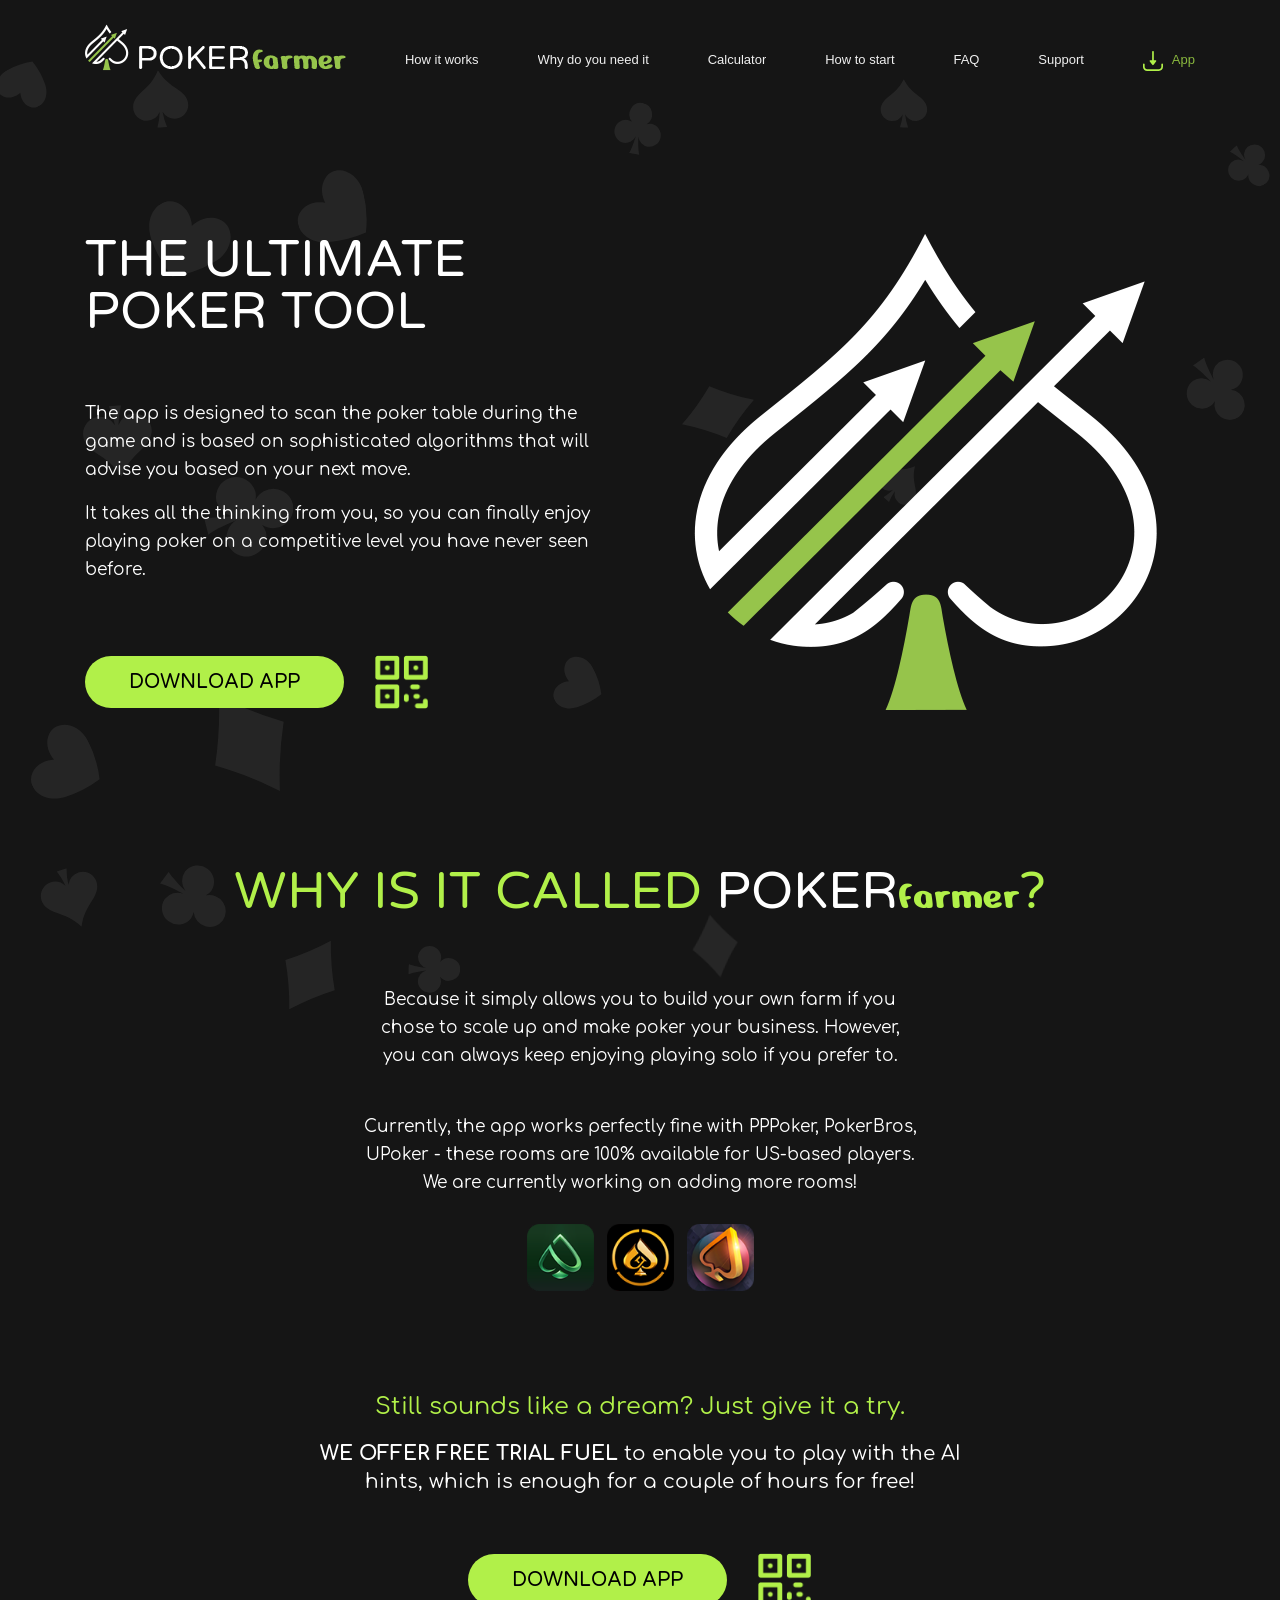
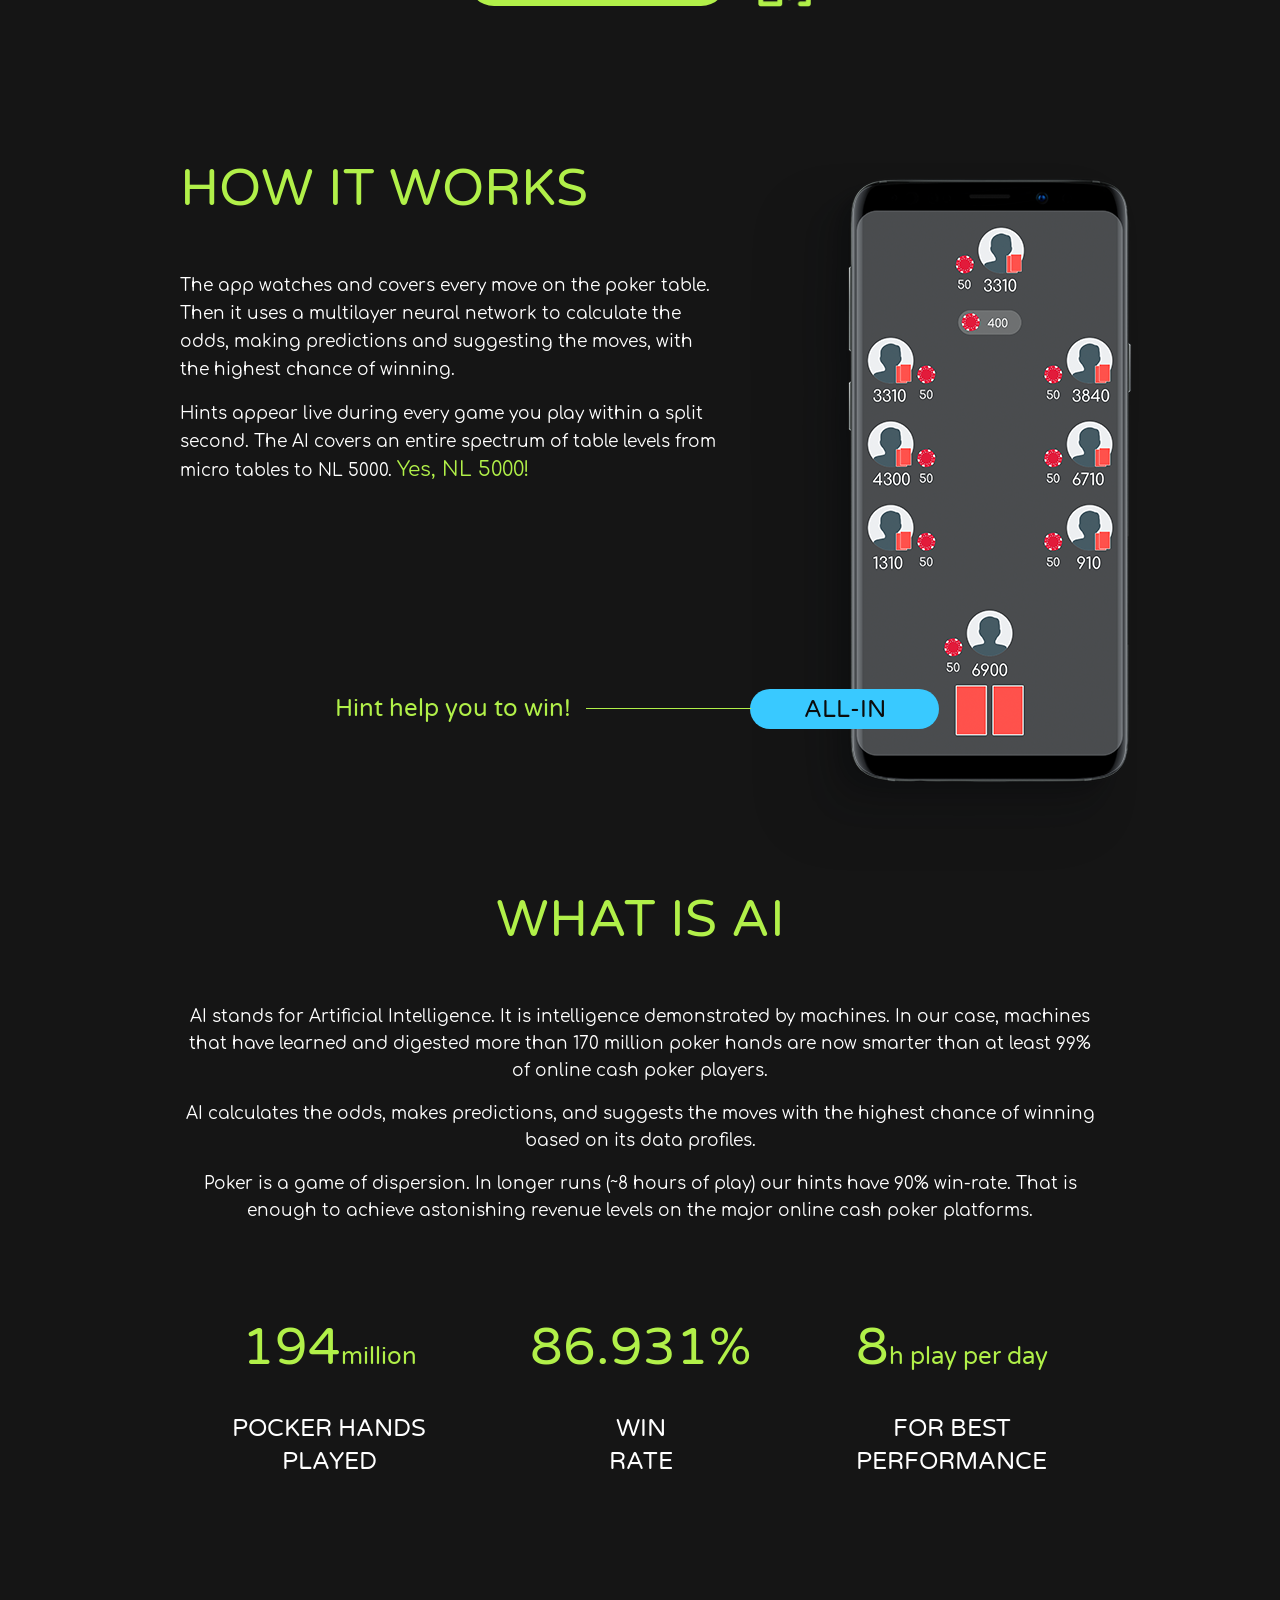
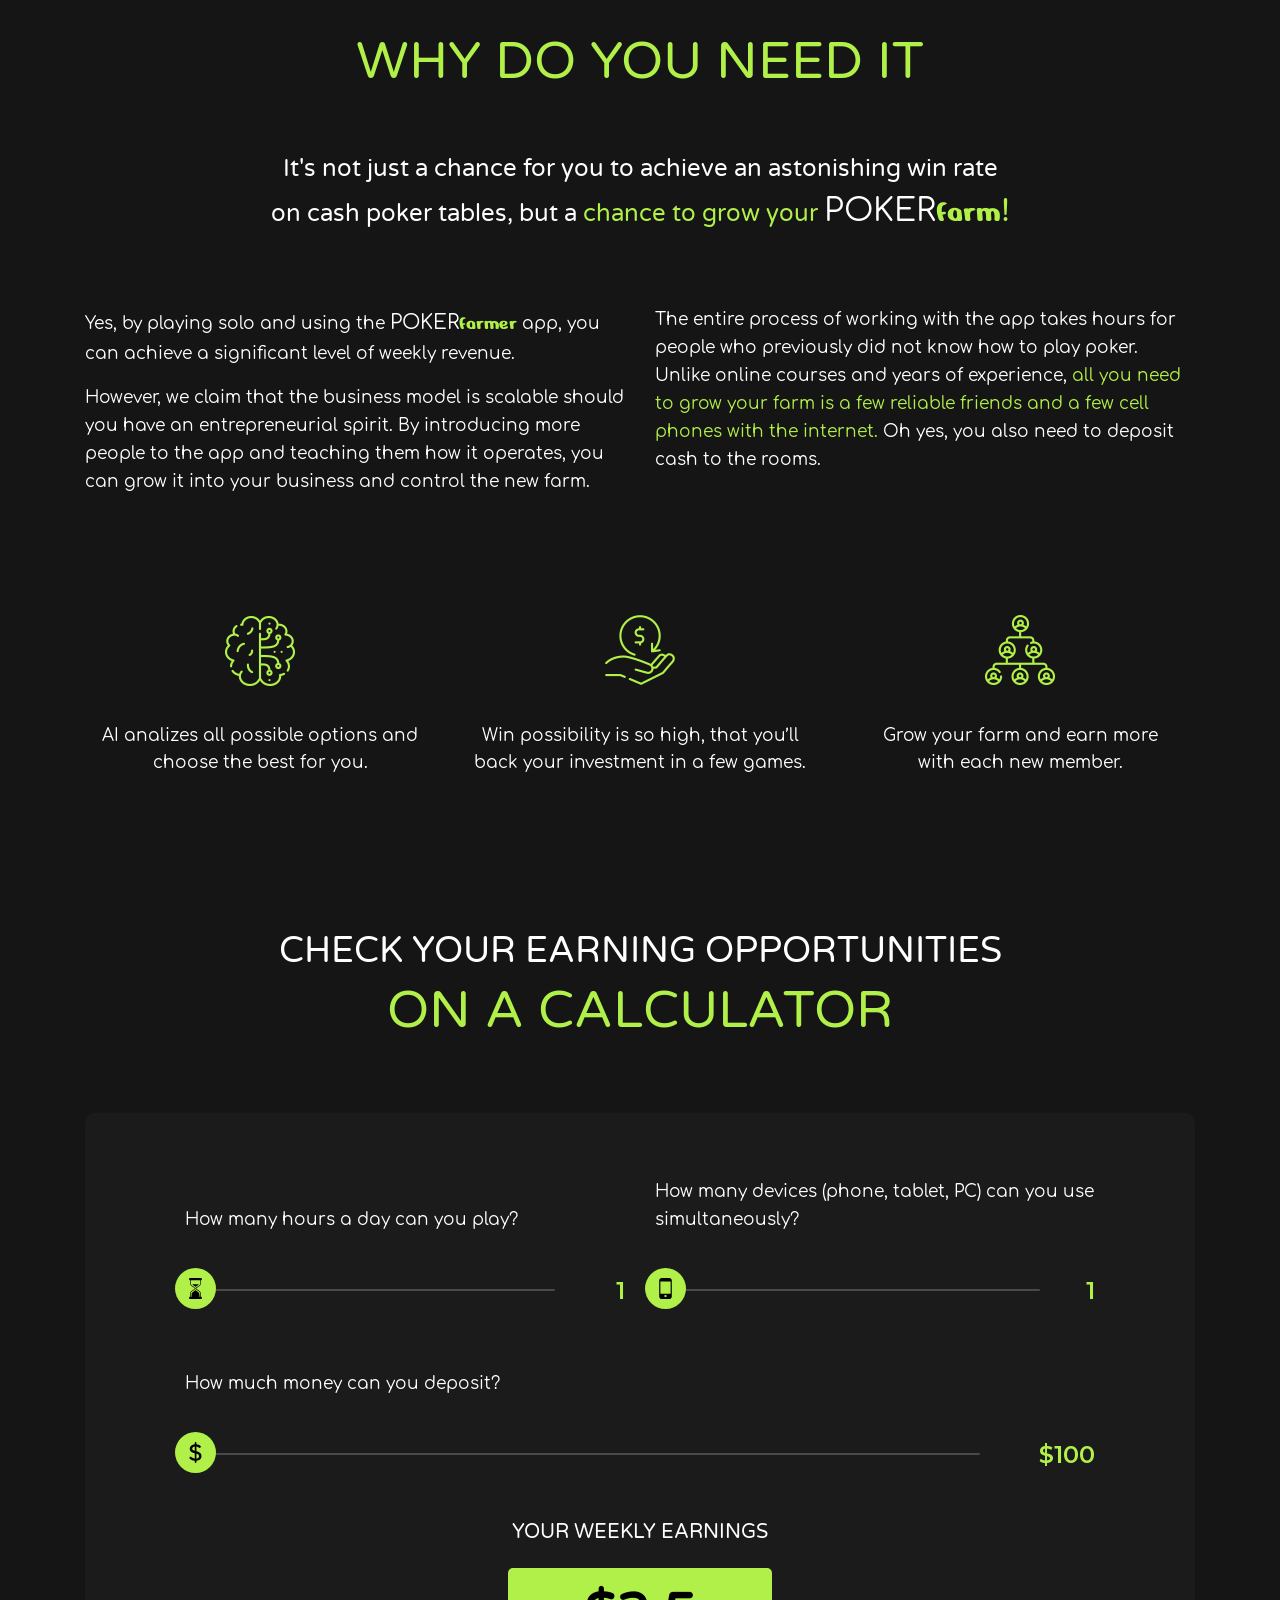
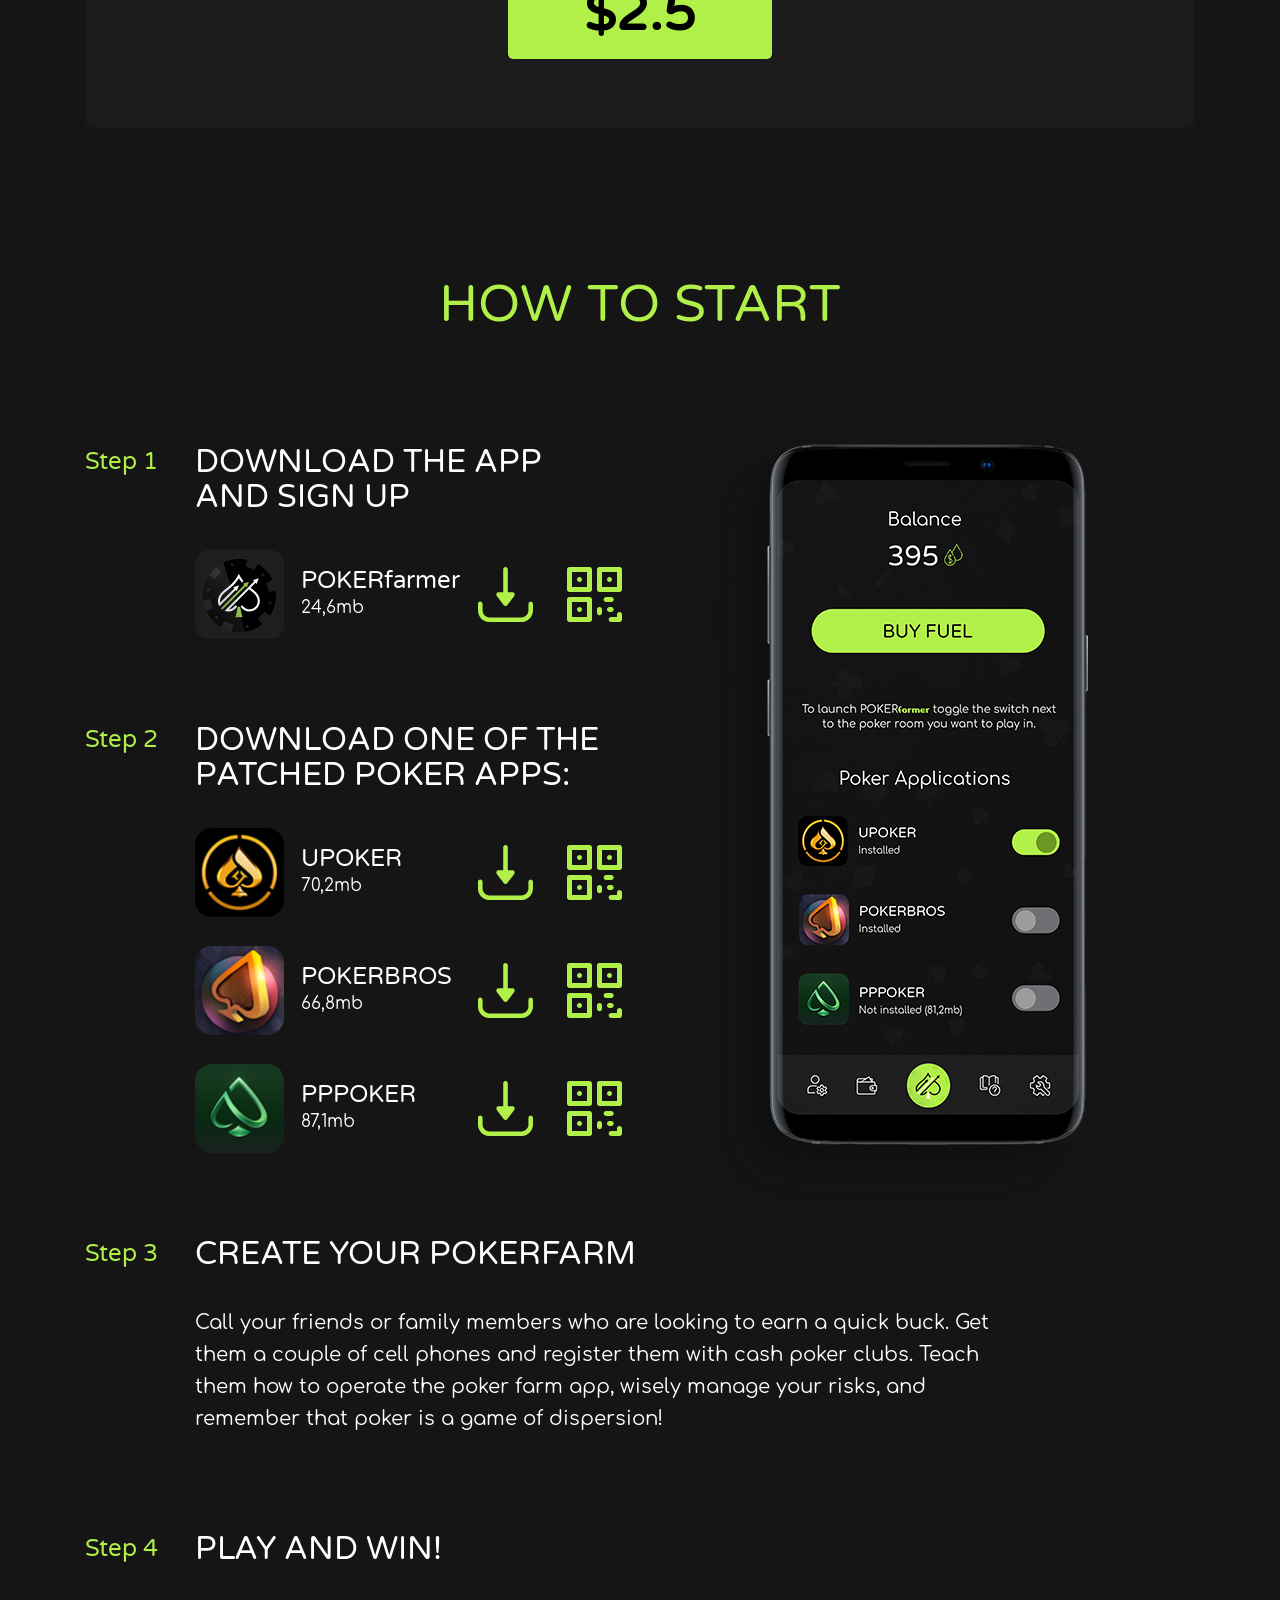
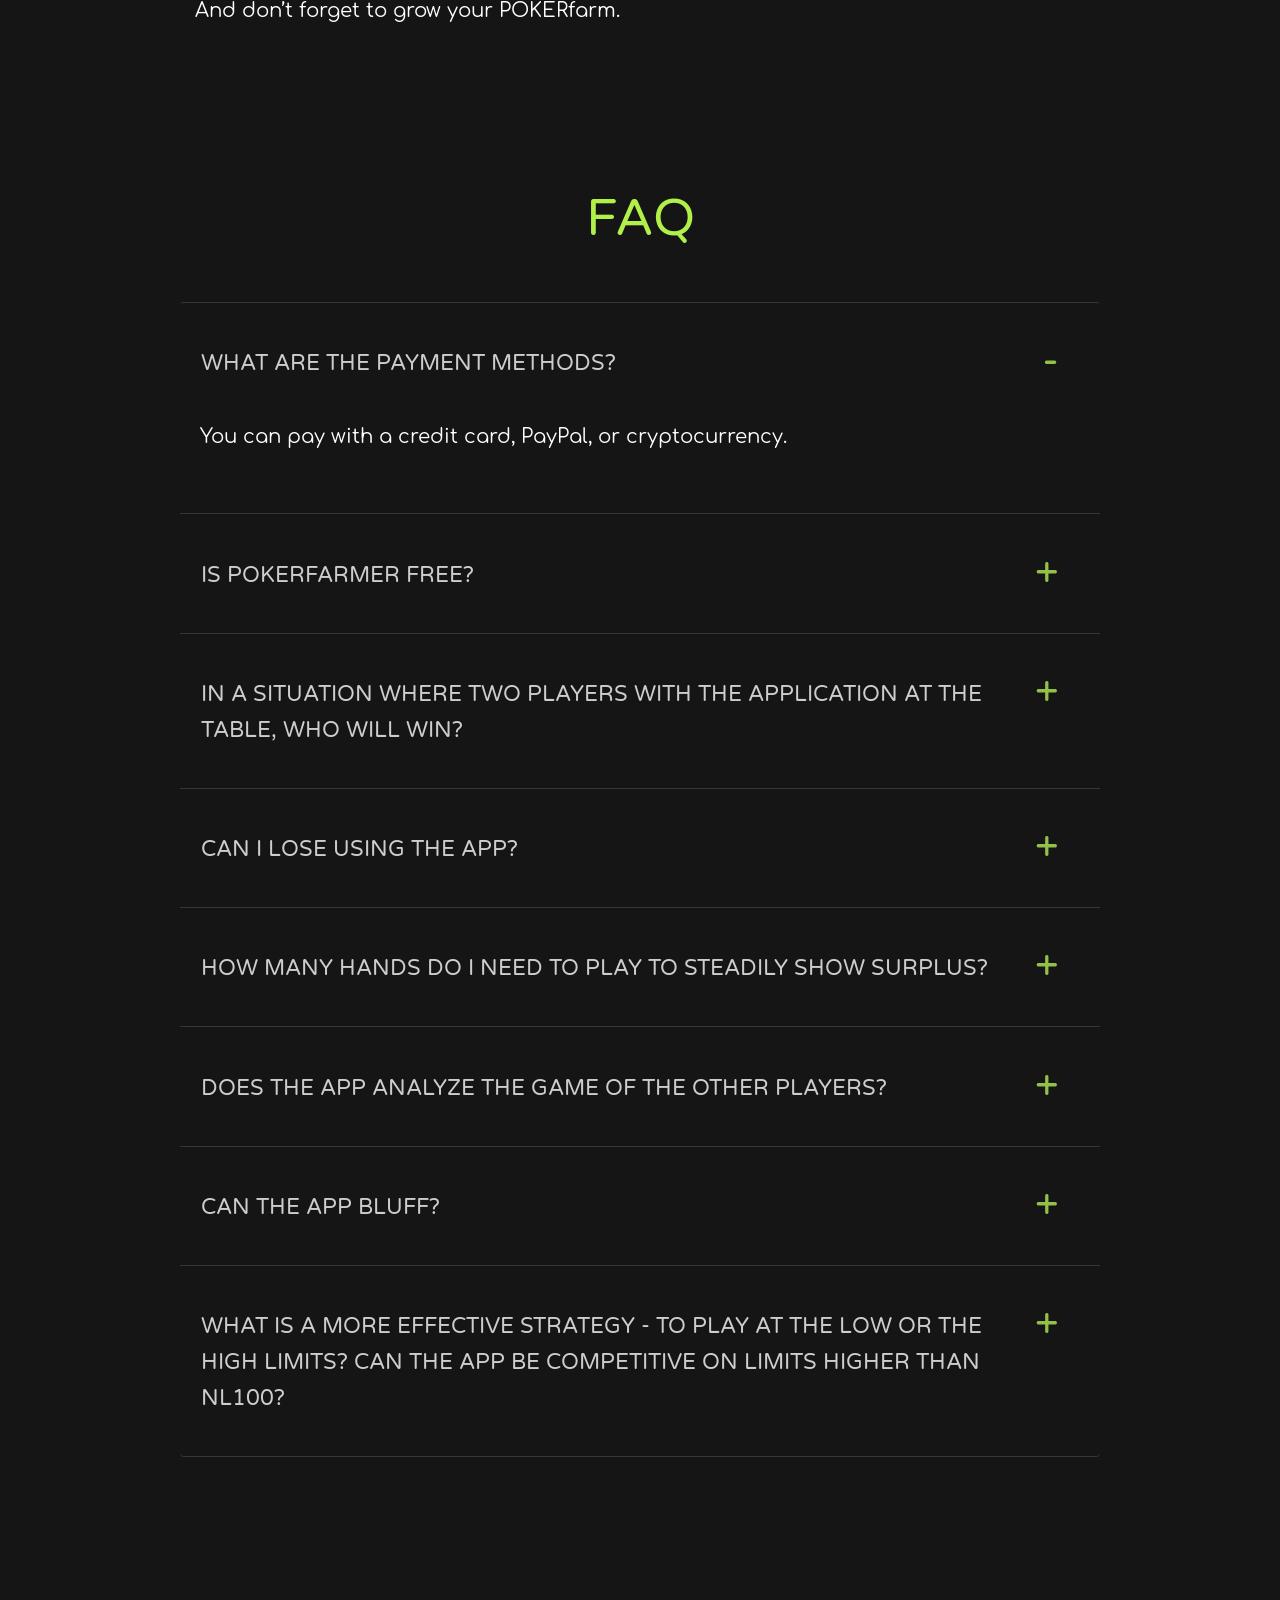
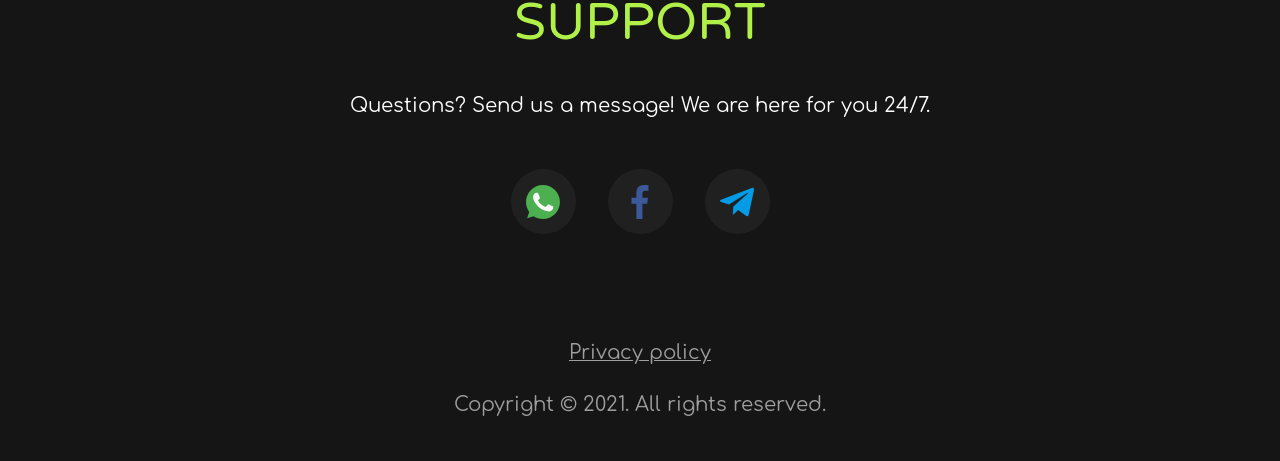
==== index.html @ 0446f6ac "Deploy version" ====
<!DOCTYPE html>
<html lang="en">
  <head>
    <meta charset="UTF-8">
    <title>PokerFarmer</title>
    <meta name="description" content="Main Page PokerFarmer">
    <meta name="viewport" content="width=device-width, initial-scale=1.0">
    <meta http-equiv="X-UA-Compatible" content="ie=edge">
    <meta name="robots" content="noindex, nofollow">
    <meta name="googlebot" content="noindex, nofollow">
    <meta name="yandex" content="none">
    <link rel="apple-touch-icon" sizes="180x180" href="/apple-touch-icon.png">
    <link rel="icon" type="image/png" sizes="32x32" href="/favicon-32x32.png">
    <link rel="icon" type="image/png" sizes="16x16" href="/favicon-16x16.png">
    <link rel="manifest" href="/site.webmanifest">
    <link rel="mask-icon" href="/safari-pinned-tab.svg" color="#5bbad5">
    <meta name="apple-mobile-web-app-title" content="PokerFarmer">
    <meta name="application-name" content="PokerFarmer">
    <meta name="msapplication-TileColor" content="#da532c">
    <meta name="theme-color" content="#ffffff">
  <link href="assets/css/vendors.445f748abcc888bec6fa.css" rel="stylesheet"><link href="assets/css/app.513681475895980a09c6.css" rel="stylesheet"></head>
  <body>
    <div class="point-bgs d-none"><img class="figure-object" src="/assets/img/svg/bg2.svg" alt="bg1" width="47" height="47" data-pos-x="-1" data-pos-y="65" data-moving="-2"><img class="figure-object" src="/assets/img/svg/bg1.svg" alt="bg1" width="57" height="57" data-pos-x="133" data-pos-y="71" data-moving="-5"><img class="figure-object" src="/assets/img/svg/bg2.svg" alt="bg1" width="77" height="77" data-pos-x="150" data-pos-y="194" data-moving="-3"><img class="figure-object" src="/assets/img/svg/bg2.svg" alt="bg1" width="71" height="71" data-pos-x="295" data-pos-y="172" data-moving="-8"><img class="figure-object" src="/assets/img/svg/bg1.svg" alt="bg1" width="71" height="81" data-pos-x="81" data-pos-y="400" data-moving="1"><img class="figure-object" src="/assets/img/svg/bg3.svg" alt="bg1" width="90" height="90" data-pos-x="204" data-pos-y="471" data-moving="3"><img class="figure-object" src="/assets/img/svg/bg2.svg" alt="bg1" width="70" height="70" data-pos-x="25" data-pos-y="728" data-moving="-4"><img class="figure-object" src="/assets/img/svg/bg4.svg" alt="bg1" width="107" height="107" data-pos-x="196" data-pos-y="690" data-moving="-7"><img class="figure-object" src="/assets/img/svg/bg1.svg" alt="bg1" width="60" height="60" data-pos-x="40" data-pos-y="868" data-moving="5"><img class="figure-object" src="/assets/img/svg/bg3.svg" alt="bg1" width="73" height="73" data-pos-x="156" data-pos-y="863" data-moving="-1"><img class="figure-object" src="/assets/img/svg/bg4.svg" alt="bg1" width="76" height="76" data-pos-x="272" data-pos-y="937" data-moving="1"><img class="figure-object" src="/assets/img/svg/bg3.svg" alt="bg1" width="52" height="52" data-pos-x="408" data-pos-y="944" data-moving="-1"><img class="figure-object" src="/assets/img/svg/bg4.svg" alt="bg1" width="60" height="60" data-pos-x="685" data-pos-y="916" data-moving="-4"><img class="figure-object" src="/assets/img/svg/bg2.svg" alt="bg1" width="49" height="49" data-pos-x="549" data-pos-y="659" data-moving="4"><img class="figure-object" src="/assets/img/svg/bg4.svg" alt="bg1" width="72" height="72" data-pos-x="682" data-pos-y="376" data-moving="-7"><img class="figure-object" src="/assets/img/svg/bg3.svg" alt="bg1" width="52" height="52" data-pos-x="613" data-pos-y="103" data-moving="1"><img class="figure-object" src="/assets/img/svg/bg1.svg" alt="bg1" width="48" height="48" data-pos-x="881" data-pos-y="80" data-moving="5"><img class="figure-object" src="/assets/img/svg/bg1.svg" alt="bg1" width="44" height="44" data-pos-x="879" data-pos-y="462" data-moving="1"><img class="figure-object" src="/assets/img/svg/bg3.svg" alt="bg1" width="48" height="48" data-pos-x="1225" data-pos-y="142" data-moving="-5"><img class="figure-object" src="/assets/img/svg/bg3.svg" alt="bg1" width="69" height="69" data-pos-x="1183" data-pos-y="355" data-moving="7"><img class="figure-object" src="/assets/img/svg/bg1.svg" alt="bg1" width="46" height="46" data-pos-x="1368" data-pos-y="360" data-moving="-9"><img class="figure-object" src="/assets/img/svg/bg2.svg" alt="bg1" width="82" height="82" data-pos-x="1415" data-pos-y="773" data-moving="6"><img class="figure-object" src="/assets/img/svg/bg1.svg" alt="bg1" width="47" height="47" data-pos-x="1593" data-pos-y="877" data-moving="-5"><img class="figure-object" src="/assets/img/svg/bg2.svg" alt="bg1" width="74" height="74" data-pos-x="1666" data-pos-y="978" data-moving="4"><img class="figure-object" src="/assets/img/svg/bg3.svg" alt="bg1" width="52" height="52" data-pos-x="1624" data-pos-y="544" data-moving="-4"><img class="figure-object" src="/assets/img/svg/bg4.svg" alt="bg1" width="101" height="101" data-pos-x="1602" data-pos-y="386" data-moving="-4"><img class="figure-object" src="/assets/img/svg/bg1.svg" alt="bg1" width="54" height="54" data-pos-x="1568" data-pos-y="227" data-moving="-4"><img class="figure-object" src="/assets/img/svg/bg1.svg" alt="bg1" width="66" height="66" data-pos-x="1559" data-pos-y="73" data-moving="6"><img class="figure-object" src="/assets/img/svg/bg4.svg" alt="bg1" width="77" height="77" data-pos-x="1689" data-pos-y="72" data-moving="6"><img class="figure-object" src="/assets/img/svg/bg2.svg" alt="bg1" width="69" height="69" data-pos-x="1807" data-pos-y="136" data-moving="6"><img class="figure-object" src="/assets/img/svg/bg3.svg" alt="bg1" width="80" height="80" data-pos-x="1796" data-pos-y="289" data-moving="6"><img class="figure-object" src="/assets/img/svg/bg2.svg" alt="bg1" width="57" height="57" data-pos-x="1811" data-pos-y="583" data-moving="6"><img class="figure-object" src="/assets/img/svg/bg3.svg" alt="bg1" width="58" height="58" data-pos-x="1805" data-pos-y="839" data-moving="6"></div>
    <header class="header sticky-top" id="header">
      <div class="container desktop-header">
        <div class="row">
          <div class="col-12">
            <nav class="header-menu" id="header-nav">
              <ul>
                <li><a href="#"> <img src="/assets/img/png/logo-navi.png" alt="Logo"></a></li>
                <li><a href="#HOW-IT-WORKS">How it works</a></li>
                <li><a href="#WHY-DO-YOU-NEED-IT">Why do you need it</a></li>
                <li><a href="#CALCULATOR">Calculator</a></li>
                <li><a href="#HOW-TO-START">How to start</a></li>
                <li><a href="#FAQ">FAQ</a></li>
                <li><a href="#SUPPORT">Support</a></li>
                <li class="donwload-app"><a href="#Download-App"><img class="load-icon" src="/assets/img/svg/download-navi.svg" alt="Download App Icon">App</a></li>
                <li class="login d-none"><a href="#"><img class="login-icon" src="/assets/img/svg/account-navi.svg" alt="Account Login"></a></li>
              </ul>
            </nav>
          </div>
        </div>
      </div>
      <div class="container mobile-header">
        <div class="row">
          <div class="col-12">
            <nav class="header-menu__mobile">
              <ul>
                <li><a href="#" id="mobile-logo"><img class="mobile-logo" src="/assets/img/png/logo-navi.png" alt="Logo"></a></li>
                <li>
                  <button class="modal-menu-toggler" data-toggle="modal" data-target=".mobile-menu-modal"><img src="/assets/img/svg/hamburger_menu_icon.svg" alt="Open Menu"></button>
                </li>
              </ul>
            </nav>
          </div>
        </div>
      </div>
    </header>
    <main class="content" id="index">
      <section class="section-1">
        <div class="container">
          <div class="row">
            <div class="col-md-6 col-12">
              <div class="left-f-side">
                <div class="wrap-sider">
                  <div class="left-side">
                    <h2>THE <span class="mobile-break">ULTIMATE</span> <span class="line-break"></span>POKER TOOL</h2>
                  </div>
                  <div class="right-side img-right d-md-none d-block"><img class="logo-shape" src="/assets/img/png/logo-shape.png" alt="Logo Shape"></div>
                </div>
                <div>
                  <p>The app is designed to scan the poker table during the game and is based on sophisticated algorithms that will advise you based on your next move. </p>
                  <p>It takes all the thinking from you, so you can finally enjoy playing poker on a competitive level you have never seen before.</p>
                </div>
                <div class="load-app"><a class="btn btn__hovered btn-load-app__btn1 smr-30" href="Apps/POKERfarmer_b2b.apk">download app</a><a class="btn btn-load-app__btn2 qr-showing" href="Apps/POKERfarmer_b2b.apk"><img src="/assets/img/png/qr-code.png" alt="qr code">
                    <div class="qr-hided-elem"><img src="/assets/img/png/QR_POKERfarmer_b2b.png" alt="qrcode"></div></a></div>
              </div>
            </div>
            <div class="col-md-6 text-center d-none d-md-block"><img class="logo-shape" src="/assets/img/png/logo-shape.png" alt="Logo Shape"></div>
          </div>
        </div>
      </section>
      <section class="section-1-2">
        <div class="container">
          <div class="row">
            <div class="col-12">
              <h2 class="text-center">Why is it called <span class="white">Poker</span><span class="small">farmer</span>?</h2>
              <div class="text text-center">
                <p>Because it simply allows you to build your own farm if you chose to scale up and make poker your business. However, you can always keep enjoying playing solo if you prefer to.</p>
                <p>Currently, the app works perfectly fine with PPPoker, PokerBros, UPoker - these rooms are 100% available for US-based players. We are currently working on adding more rooms!</p>
              </div>
              <div class="d-flex wrap__a justify-content-center"><img src="/assets/img/png/pppoker.png" alt="ppoler"><img src="/assets/img/png/upoker.png" alt="upoker"><img src="/assets/img/png/pokerbros.png" alt="pokerbros"></div>
              <div class="text-2 text-center">
                <p class="green-text">Still sounds like a dream? Just give it a try. </p>
                <p><strong>We offer free trial fuel</strong> to enable you to play with the AI hints, which is enough for a couple of hours for free!</p>
              </div>
              <div class="load-app text-center"><a class="btn btn__hovered btn-load-app__btn1 smr-30" href="Apps/POKERfarmer_b2b.apk">download app</a><a class="btn btn-load-app__btn2 qr-showing" href="Apps/POKERfarmer_b2b.apk"><img src="/assets/img/png/qr-code.png" alt="qr code">
                  <div class="qr-hided-elem"><img src="/assets/img/png/QR_POKERfarmer_b2b.png" alt="qrcode"></div></a></div>
            </div>
          </div>
        </div>
      </section>
      <section class="section-2">
        <div class="container" id="HOW-IT-WORKS">
          <div class="row">
            <div class="col-12 col-md-6 offset-lg-1">
              <h2>How it works</h2>
              <p>The app watches and covers every move on the poker table. Then it uses a multilayer neural network to calculate the odds, making predictions and suggesting the moves, with the highest chance of winning.</p>
              <p>Hints appear live during every game you play within a split second. The AI covers an entire spectrum of table levels from micro tables to NL 5000. <span class="green">Yes, NL 5000!</span></p>
            </div>
            <div class="col-12 col-md-5 how-it-work-wrapper">
              <div class="rolled-hints__wrapper">
                <div class="rolled-hints__el rolled-hints__1">ALL-IN</div>
                <div class="rolled-hints__el rolled-hints__2">FOLD</div>
                <div class="rolled-hints__el rolled-hints__3">CHECK</div>
                <div class="rolled-hints__el rolled-hints__4">RAIZE 450</div>
              </div>
              <div class="hint-helper">
                <div class="hint-helper__text">Hint help you to win!</div>
                <div class="hint-helper__line"></div>
              </div><img class="how-it-work-image" src="/assets/img/png/phone-img.png" alt="How it works">
            </div>
          </div>
        </div>
      </section>
      <section class="section-3">
        <div class="container">
          <div class="row">
            <div class="col-12 col-lg-10 offset-lg-1 text-center">
              <h2>What is AI</h2>
              <p>AI stands for Artificial Intelligence. It is intelligence demonstrated by machines. In our case, machines that have learned and digested more than 170 million poker hands are now smarter than at least 99% of online cash poker players.</p>
              <p>AI calculates the odds, makes predictions, and suggests the moves with the highest chance of winning based on its data profiles. </p>
              <p>Poker is a game of dispersion. In longer runs (~8 hours of play) our hints have 90% win-rate. That is enough to achieve astonishing revenue levels on the major online cash poker platforms.</p>
            </div>
          </div>
          <div class="row">
            <div class="col-10 offset-1 stats__wrapper" id="stats">
              <div>
                <div class="stats__head"><span id="stats_1">194</span><span class="small">million</span></div>
                <div class="stats__subs">
                  pocker hands
                  <br>
                  played
                </div>
              </div>
              <div>
                <div class="stats__head"><span id="stats_2">86.931</span>%</div>
                <div class="stats__subs">
                  WIN
                  <br class="desk-only">
                  RATE
                </div>
              </div>
              <div>
                <div class="stats__head"><span id="stats_3">8</span><span class="small">h play per day</span></div>
                <div class="stats__subs">
                  FOR BEST
                  <br> PERFORMANCE
                </div>
              </div>
            </div>
          </div>
        </div>
      </section>
      <section class="section-4">
        <div class="container">
          <div class="row">
            <div class="col-12 text-center">
              <h2 id="WHY-DO-YOU-NEED-IT">why do you need it</h2>
            </div>
          </div>
          <div class="row">
            <div class="col-12 text-center">
              <div class="is-not-chance">
                <p>It's not just a chance for you to achieve an astonishing win rate on cash poker tables, but a <span class="green">chance to grow your </span><span class="chance__poker">POKER</span><span class="chance__farm">farm</span><span class="green-1">!</span></p>
              </div>
            </div>
          </div>
          <div class="row">
            <div class="col-12 col-lg-6">
              <p>Yes, by playing solo and using the <span class="chance__poker-1">Poker</span><span class="chance__farm chance__farm-1">farmer</span> app, you can achieve a significant level of weekly revenue. </p>
              <p>However, we claim that the business model is scalable should you have an entrepreneurial spirit. By introducing more people to the app and teaching them how it operates, you can grow it into your business and control the new farm. </p>
            </div>
            <div class="col-12 col-lg-6">
              <p>
                The entire process of working with the app takes hours for people who previously did not know how to play poker. Unlike online courses and years of experience, <span class="green">all you need to grow your farm is a few reliable friends and a few cell phones with the internet.</span> Oh yes, you also need to deposit cash to the rooms.</p>
            </div>
          </div>
        </div>
      </section>
      <div class="section-5 container">
        <div class="row">
          <div class="col-12 col-md-4 preference__wrap">
            <div class="preference__icon"><img src="/assets/img/png/brain.png" alt="Brain Icon"></div>
            <div class="preference__text">AI analizes all possible options and choose the best for you.</div>
          </div>
          <div class="col-12 col-md-4 preference__wrap">
            <div class="preference__icon"><img src="/assets/img/png/money-back.png" alt="Money Back Icon"></div>
            <div class="preference__text">Win possibility is so high, that you’ll back your investment in a few games.</div>
          </div>
          <div class="col-12 col-md-4 preference__wrap">
            <div class="preference__icon"><img src="/assets/img/png/farm.png" alt="Money Back Icon"></div>
            <div class="preference__text">Grow your farm and earn more <br> with each new member.</div>
          </div>
        </div>
      </div>
      <section class="section-6">
        <div class="container">
          <div class="row">
            <div class="col-12">
              <h2 class="text-center" id="CALCULATOR">check your earning opportunities</h2>
              <div class="subheader text-center">on a calculator</div>
              <div class="calculator__wrapper">
                <div class="row">
                  <div class="col-12 col-lg-6">
                    <div class="calc-slider-text">How many hours a day can you play?</div>
                    <div class="d-flex align-items-center" id="hourse-slider__wrapper">
                      <div class="m-slider m-slider__with-icon flex-grow-1" id="hourse-slider"></div>
                      <div class="slider-value slider-value-2">0</div>
                    </div>
                  </div>
                  <div class="col-12 col-lg-6">
                    <div class="calc-slider-text">How many devices (phone, tablet, PC) can you use simultaneously?</div>
                    <div class="d-flex align-items-center" id="devices-slider__wrapper">
                      <div class="m-slider m-slider__with-icon flex-grow-1" id="devices-slider"></div>
                      <div class="slider-value slider-value-1">0</div>
                    </div>
                  </div>
                </div>
                <div class="row">
                  <div class="col-12">
                    <div class="calc-slider-text">How much money can you deposit?</div>
                    <div class="d-flex align-items-center" id="deposid-slider__wrapper">
                      <div class="m-slider m-slider__with-icon flex-grow-1" id="deposid-slider"></div>
                      <div class="slider-value slider-value-60">0</div>
                    </div>
                  </div>
                </div>
                <div class="row">
                  <div class="col-12">
                    <div class="text-center earning">Your weekly earnings</div>
                  </div>
                </div>
                <div class="row">
                  <div class="col-12">
                    <div class="w-100 text-center">
                      <div class="btn btn-no-hover" id="calculator-btn-total">$250</div>
                    </div>
                  </div>
                </div>
              </div>
            </div>
          </div>
        </div>
      </section>
      <section class="section-7">
        <div class="container">
          <div class="row">
            <div class="col-12 text-center">
              <h2 id="HOW-TO-START">How to start</h2>
            </div>
          </div>
          <div class="row" id="Download-App">
            <div class="col-12 col-md-6">
              <div class="step__wrap">
                <div class="step__head">Step 1</div>
                <div class="step__column">
                  <div class="step__column-head">Download the app <br>
                    and sign up
                  </div>
                  <div class="app"><a class="app__icon" href="Apps/POKERfarmer_b2b.apk"><img src="/assets/img/png/pokerfarmer-icon.png" alt="pokerfarmer icon"></a><a class="app__name" href="Apps/POKERfarmer_b2b.apk">POKERfarmer
                      <div class="app__subname">24,6mb</div></a><a class="app__load" href="Apps/POKERfarmer_b2b.apk"></a><a class="app__qr qr-showing" href="Apps/POKERfarmer_b2b.apk">
                      <div class="qr-hided-elem"><img src="/assets/img/png/QR_POKERfarmer_b2b.png" alt="qrcode"></div></a></div>
                </div>
              </div>
              <div class="step__wrap">
                <div class="step__head">Step 2</div>
                <div class="step__column">
                  <div class="step__column-head">Download one of the <br>
                    patched Poker apps:
                  </div>
                  <div class="app"><a class="app__icon" href="Apps/UPoker.apk"><img src="/assets/img/png/upoker.png" alt="upoker icon"></a><a class="app__name" href="Apps/UPoker.apk">UPOKER
                      <div class="app__subname">70,2mb</div></a><a class="app__load" href="Apps/UPoker.apk"></a><a class="app__qr qr-showing" href="Apps/UPoker.apk">
                      <div class="qr-hided-elem"><img src="/assets/img/png/QR_UPoker.png" alt="qrcode"></div></a></div>
                  <div class="app"><a class="app__icon" href="Apps/PokerBros.apk"><img src="/assets/img/png/pokerbros.png" alt="pokerbros icon"></a><a class="app__name" href="Apps/PokerBros.apk">POKERBROS
                      <div class="app__subname">66,8mb</div></a><a class="app__load" href="Apps/PokerBros.apk"></a><a class="app__qr qr-showing" href="Apps/PokerBros.apk">
                      <div class="qr-hided-elem"><img src="/assets/img/png/QR_PokerBros.png" alt="qrcode"></div></a></div>
                  <div class="app"><a class="app__icon" href="Apps/PPPoker.apk"><img src="/assets/img/png/pppoker.png" alt="pppoker icon"></a><a class="app__name" href="Apps/PPPoker.apk">PPPOKER
                      <div class="app__subname">87,1mb</div></a><a class="app__load" href="Apps/PPPoker.apk"></a><a class="app__qr qr-showing" href="Apps/PPPoker.apk">
                      <div class="qr-hided-elem"><img src="/assets/img/png/QR_PPPoker.png" alt="qrcode"></div></a></div>
                </div>
              </div>
            </div>
            <div class="d-none d-md-block col-md-6"><img class="apps__preimage" src="/assets/img/png/howtostart-img.png" alt="How to start"></div>
          </div>
          <div class="row">
            <div class="col-10">
              <div class="step__wrap">
                <div class="step__head">Step 3</div>
                <div class="step__column">
                  <div class="step__column-head">create your pokerfarm</div>
                  <p>Call your friends or family members who are looking to earn a quick buck. Get them a couple of cell phones and register them with cash poker clubs. Teach them how to operate the poker farm app, wisely manage your risks, and remember that poker is a game of dispersion!</p>
                </div>
              </div>
            </div>
          </div>
          <div class="row">
            <div class="col-12">
              <div class="step__wrap step__4">
                <div class="step__head">Step 4</div>
                <div class="step__column">
                  <div class="step__column-head">play and win!</div>
                  <p>And don’t forget to grow your POKERfarm.</p>
                </div>
              </div>
            </div>
          </div>
        </div>
      </section>
      <section class="section-8">
        <div class="container" id="FAQ">
          <div class="row">
            <div class="col-12 col-lg-10 offset-lg-1">
              <div class="text-center">
                <h2>FAQ</h2>
              </div>
              <div class="accordion" id="accordionFAQ">
                <div class="card">
                  <div class="card-header" id="headingOne">
                    <h3 class="mb-0">
                      <button class="btn btn-link" type="button" data-toggle="collapse" data-target="#collapseOne" aria-expanded="true" aria-controls="collapseOne">What are the payment methods?</button>
                    </h3>
                  </div>
                  <div class="collapse show" id="collapseOne" aria-labelledby="headingOne" data-parent="#accordionFAQ">
                    <div class="card-body">You can pay with a credit card, PayPal, or cryptocurrency.</div>
                  </div>
                </div>
                <div class="card">
                  <div class="card-header" id="headingTwo">
                    <h3 class="mb-0">
                      <button class="btn btn-link collapsed" type="button" data-toggle="collapse" data-target="#collapseTwo" aria-expanded="false" aria-controls="collapseTwo">Is Pokerfarmer Free?</button>
                    </h3>
                  </div>
                  <div class="collapse" id="collapseTwo" aria-labelledby="headingTwo" data-parent="#accordionFAQ">
                    <div class="card-body">You can download the app freely. However, the app consumes fuel every time it provides you with hints. The higher the limit table you take, the more fuel it requires. Every newly registered account is equipped with some free fuel so that new users can test the power of our AI for a few hours.</div>
                  </div>
                </div>
                <div class="card">
                  <div class="card-header" id="headingThree">
                    <h3 class="mb-0">
                      <button class="btn btn-link collapsed" type="button" data-toggle="collapse" data-target="#collapseThree" aria-expanded="false" aria-controls="collapseThree">In a situation where two players with the application at the table, who will win?</button>
                    </h3>
                  </div>
                  <div class="collapse" id="collapseThree" aria-labelledby="headingThree" data-parent="#accordionFAQ">
                    <div class="card-body">The app recognizes other accounts within one table and avoids harsh confrontation between them. The best hand wins.</div>
                  </div>
                </div>
                <div class="card">
                  <div class="card-header" id="headingFour">
                    <h3 class="mb-0">
                      <button class="btn btn-link collapsed" type="button" data-toggle="collapse" data-target="#collapseFour" aria-expanded="false" aria-controls="collapseFour">Can I lose using the app?</button>
                    </h3>
                  </div>
                  <div class="collapse" id="collapseFour" aria-labelledby="headingFour" data-parent="#accordionFAQ">
                    <div class="card-body">The app shows outstanding performance with more than 13 bb/100 hands win-rate depending on limits. However, in the short term (fewer than 1,000 hands), a significant dispersion takes place.</div>
                  </div>
                </div>
                <div class="card">
                  <div class="card-header" id="headingSix">
                    <h3 class="mb-0">
                      <button class="btn btn-link collapsed" type="button" data-toggle="collapse" data-target="#collapseSix" aria-expanded="false" aria-controls="collapseSix">How many hands do I need to play to steadily show surplus?</button>
                    </h3>
                  </div>
                  <div class="collapse" id="collapseSix" aria-labelledby="headingSix" data-parent="#accordionFAQ">
                    <div class="card-body">As poker is a game of dispersion, the success of a particular strategy can only be analyzed if enough hands have been played. Otherwise, a player could simply be experiencing a short-term streak of good or bad luck. In that sense, a distance of fewer than 20,000 hands is considered statistically unreliable. A distance of 100,000 hands is considered reliable enough.</div>
                  </div>
                </div>
                <div class="card">
                  <div class="card-header" id="headingSeven">
                    <h3 class="mb-0">
                      <button class="btn btn-link collapsed" type="button" data-toggle="collapse" data-target="#collapseSeven" aria-expanded="false" aria-controls="collapseSeven">Does the app analyze the game of the other players?</button>
                    </h3>
                  </div>
                  <div class="collapse" id="collapseSeven" aria-labelledby="headingSeven" data-parent="#accordionFAQ">
                    <div class="card-body">Yes, and it also makes adjustments based on the stats of the other players at the table and their behavior.</div>
                  </div>
                </div>
                <div class="card">
                  <div class="card-header" id="headingEight">
                    <h3 class="mb-0">
                      <button class="btn btn-link collapsed" type="button" data-toggle="collapse" data-target="#collapseEight" aria-expanded="false" aria-controls="collapseEight">Can the app bluff?</button>
                    </h3>
                  </div>
                  <div class="collapse" id="collapseEight" aria-labelledby="headingEight" data-parent="#accordionFAQ">
                    <div class="card-body">Yes, the app uses bluffing in cases when it's the best winning move. In some situations, it can bluff very aggressively.</div>
                  </div>
                </div>
                <div class="card">
                  <div class="card-header" id="headingNine">
                    <h3 class="mb-0">
                      <button class="btn btn-link collapsed" type="button" data-toggle="collapse" data-target="#collapseNine" aria-expanded="false" aria-controls="collapseNine">What is a more effective strategy - to play at the low or the high limits? Can the app be competitive on limits higher than NL100?</button>
                    </h3>
                  </div>
                  <div class="collapse" id="collapseNine" aria-labelledby="headingNine" data-parent="#accordionFAQ">
                    <div class="card-body">The app does an excellent job at both low and high limits! We however recommend sticking to the bankroll management.</div>
                  </div>
                </div>
              </div>
            </div>
          </div>
        </div>
      </section>
    </main>
    <footer class="footer">
      <div class="container">
        <div class="row">
          <div class="col-12 text-center">
            <h1 id="SUPPORT">Support</h1>
            <p>Questions? Send us a message! We are here for you 24/7.</p>
            <div class="social-networks"><a class="social__wrap" href="https://wa.me/18582811175" target="_blank">
                <div class="social social-wa"></div></a><a class="social__wrap" href="https://www.facebook.com/Farm111-105323108198706" target="_blank">
                <div class="social social-fb"></div></a><a class="social__wrap" href="https://t.me/farm111" target="_blank">
                <div class="social social-tg"></div></a></div>
            <div><a class="privacy-policy" href="/privacy-policy.html">Privacy policy</a></div>
            <p class="copyright">Copyright © 2021. All rights reserved.</p>
          </div>
        </div>
      </div>
    </footer>
    <div class="modal fade mobile-menu-modal" tabindex="-1" role="dialog" aria-labelledby="modalMobileMenu" aria-hidden="true" id="modal-menu">
      <div class="container">
        <div class="row">
          <div class="col-12">
            <button class="modal-close-btn modal-menu-toggler" data-dismiss="modal"><img src="/assets/img/svg/cross_icon.svg" alt="Close Menu"></button>
          </div>
        </div>
      </div>
      <div class="modal-dialog modal-dialog-centered">
        <div class="modal-content">
          <ul class="modal-navigation" id="modal-navigation">
            <li><a href="#HOW-IT-WORKS" data-dismiss="modal">How it works</a></li>
            <li><a href="#WHY-DO-YOU-NEED-IT" data-dismiss="modal">Why do you need it</a></li>
            <li><a href="#CALCULATOR" data-dismiss="modal">Calculator</a></li>
            <li><a href="#HOW-TO-START" data-dismiss="modal">How to start</a></li>
            <li><a href="#FAQ" data-dismiss="modal">FAQ</a></li>
            <li><a href="#SUPPORT" data-dismiss="modal">Support</a></li>
            <li class="donwload-app"><a href="#Download-App" data-dismiss="modal"><img class="load-icon" src="/assets/img/svg/download-navi.svg" alt="Download App Icon">App</a></li>
            <li class="login d-none"><a href="#" data-dismiss="modal"><img class="login-icon" src="/assets/img/svg/account-navi.svg" alt="Account Login">Log in</a></li>
          </ul>
        </div>
      </div>
    </div>
  <script type="text/javascript" src="assets/js/vendors.f0418b03be9ab622bd19.js"></script><script type="text/javascript" src="assets/js/app.f0418b03be9ab622bd19.js"></script></body>
</html>
---- assets/css/vendors.445f748abcc888bec6fa.css ----
.ui-draggable-handle{touch-action:none}.ui-helper-hidden{display:none}.ui-helper-hidden-accessible{border:0;clip:rect(0 0 0 0);height:1px;margin:-1px;overflow:hidden;padding:0;position:absolute;width:1px}.ui-helper-reset{margin:0;padding:0;border:0;outline:0;line-height:1.3;text-decoration:none;font-size:100%;list-style:none}.ui-helper-clearfix:after,.ui-helper-clearfix:before{content:"";display:table;border-collapse:collapse}.ui-helper-clearfix:after{clear:both}.ui-helper-zfix{width:100%;height:100%;top:0;left:0;position:absolute;opacity:0;filter:Alpha(Opacity=0)}.ui-front{z-index:100}.ui-state-disabled{cursor:default!important;pointer-events:none}.ui-icon{display:inline-block;vertical-align:middle;margin-top:-.25em;position:relative;text-indent:-99999px;overflow:hidden;background-repeat:no-repeat}.ui-widget-icon-block{left:50%;margin-left:-8px;display:block}.ui-widget-overlay{position:fixed;top:0;left:0;width:100%;height:100%}.ui-resizable{position:relative}.ui-resizable-handle{position:absolute;font-size:.1px;display:block;touch-action:none}.ui-resizable-autohide .ui-resizable-handle,.ui-resizable-disabled .ui-resizable-handle{display:none}.ui-resizable-n{cursor:n-resize;height:7px;width:100%;top:-5px;left:0}.ui-resizable-s{cursor:s-resize;height:7px;width:100%;bottom:-5px;left:0}.ui-resizable-e{cursor:e-resize;width:7px;right:-5px;top:0;height:100%}.ui-resizable-w{cursor:w-resize;width:7px;left:-5px;top:0;height:100%}.ui-resizable-se{cursor:se-resize;width:12px;height:12px;right:1px;bottom:1px}.ui-resizable-sw{cursor:sw-resize;width:9px;height:9px;left:-5px;bottom:-5px}.ui-resizable-nw{cursor:nw-resize;width:9px;height:9px;left:-5px;top:-5px}.ui-resizable-ne{cursor:ne-resize;width:9px;height:9px;right:-5px;top:-5px}.ui-selectable{touch-action:none}.ui-selectable-helper{position:absolute;z-index:100;border:1px dotted #000}.ui-sortable-handle{touch-action:none}.ui-accordion .ui-accordion-header{display:block;cursor:pointer;position:relative;margin:2px 0 0;padding:.5em .5em .5em .7em;font-size:100%}.ui-accordion .ui-accordion-content{padding:1em 2.2em;border-top:0;overflow:auto}.ui-autocomplete{position:absolute;top:0;left:0;cursor:default}.ui-menu{list-style:none;padding:0;margin:0;display:block;outline:0}.ui-menu .ui-menu{position:absolute}.ui-menu .ui-menu-item{margin:0;cursor:pointer;list-style-image:url("[data-uri]")}.ui-menu .ui-menu-item-wrapper{position:relative;padding:3px 1em 3px .4em}.ui-menu .ui-menu-divider{margin:5px 0;height:0;font-size:0;line-height:0;border-width:1px 0 0}.ui-menu .ui-state-active,.ui-menu .ui-state-focus{margin:-1px}.ui-menu-icons{position:relative}.ui-menu-icons .ui-menu-item-wrapper{padding-left:2em}.ui-menu .ui-icon{position:absolute;top:0;bottom:0;left:.2em;margin:auto 0}.ui-menu .ui-menu-icon{left:auto;right:0}.ui-button{padding:.4em 1em;display:inline-block;position:relative;line-height:normal;margin-right:.1em;cursor:pointer;vertical-align:middle;text-align:center;-webkit-user-select:none;-ms-user-select:none;user-select:none;overflow:visible}.ui-button,.ui-button:active,.ui-button:hover,.ui-button:link,.ui-button:visited{text-decoration:none}.ui-button-icon-only{width:2em;box-sizing:border-box;text-indent:-9999px;white-space:nowrap}input.ui-button.ui-button-icon-only{text-indent:0}.ui-button-icon-only .ui-icon{position:absolute;top:50%;left:50%;margin-top:-8px;margin-left:-8px}.ui-button.ui-icon-notext .ui-icon{padding:0;width:2.1em;height:2.1em;text-indent:-9999px;white-space:nowrap}input.ui-button.ui-icon-notext .ui-icon{width:auto;height:auto;text-indent:0;white-space:normal;padding:.4em 1em}button.ui-button::-moz-focus-inner,input.ui-button::-moz-focus-inner{border:0;padding:0}.ui-controlgroup{vertical-align:middle;display:inline-block}.ui-controlgroup>.ui-controlgroup-item{float:left;margin-left:0;margin-right:0}.ui-controlgroup>.ui-controlgroup-item.ui-visual-focus,.ui-controlgroup>.ui-controlgroup-item:focus{z-index:9999}.ui-controlgroup-vertical>.ui-controlgroup-item{display:block;float:none;width:100%;margin-top:0;margin-bottom:0;text-align:left}.ui-controlgroup-vertical .ui-controlgroup-item{box-sizing:border-box}.ui-controlgroup .ui-controlgroup-label{padding:.4em 1em}.ui-controlgroup .ui-controlgroup-label span{font-size:80%}.ui-controlgroup-horizontal .ui-controlgroup-label+.ui-controlgroup-item{border-left:none}.ui-controlgroup-vertical .ui-controlgroup-label+.ui-controlgroup-item{border-top:none}.ui-controlgroup-horizontal .ui-controlgroup-label.ui-widget-content{border-right:none}.ui-controlgroup-vertical .ui-controlgroup-label.ui-widget-content{border-bottom:none}.ui-controlgroup-vertical .ui-spinner-input{width:75%;width:calc(100% - 2.4em)}.ui-controlgroup-vertical .ui-spinner .ui-spinner-up{border-top-style:solid}.ui-checkboxradio-label .ui-icon-background{box-shadow:inset 1px 1px 1px #ccc;border-radius:.12em;border:none}.ui-checkboxradio-radio-label .ui-icon-background{width:16px;height:16px;border-radius:1em;overflow:visible;border:none}.ui-checkboxradio-radio-label.ui-checkboxradio-checked .ui-icon,.ui-checkboxradio-radio-label.ui-checkboxradio-checked:hover .ui-icon{background-image:none;width:8px;height:8px;border-width:4px;border-style:solid}.ui-checkboxradio-disabled{pointer-events:none}.ui-datepicker{width:17em;padding:.2em .2em 0;display:none}.ui-datepicker .ui-datepicker-header{position:relative;padding:.2em 0}.ui-datepicker .ui-datepicker-next,.ui-datepicker .ui-datepicker-prev{position:absolute;top:2px;width:1.8em;height:1.8em}.ui-datepicker .ui-datepicker-next-hover,.ui-datepicker .ui-datepicker-prev-hover{top:1px}.ui-datepicker .ui-datepicker-prev{left:2px}.ui-datepicker .ui-datepicker-next{right:2px}.ui-datepicker .ui-datepicker-prev-hover{left:1px}.ui-datepicker .ui-datepicker-next-hover{right:1px}.ui-datepicker .ui-datepicker-next span,.ui-datepicker .ui-datepicker-prev span{display:block;position:absolute;left:50%;margin-left:-8px;top:50%;margin-top:-8px}.ui-datepicker .ui-datepicker-title{margin:0 2.3em;line-height:1.8em;text-align:center}.ui-datepicker .ui-datepicker-title select{font-size:1em;margin:1px 0}.ui-datepicker select.ui-datepicker-month,.ui-datepicker select.ui-datepicker-year{width:45%}.ui-datepicker table{width:100%;font-size:.9em;border-collapse:collapse;margin:0 0 .4em}.ui-datepicker th{padding:.7em .3em;text-align:center;font-weight:700;border:0}.ui-datepicker td{border:0;padding:1px}.ui-datepicker td a,.ui-datepicker td span{display:block;padding:.2em;text-align:right;text-decoration:none}.ui-datepicker .ui-datepicker-buttonpane{background-image:none;margin:.7em 0 0;padding:0 .2em;border-left:0;border-right:0;border-bottom:0}.ui-datepicker .ui-datepicker-buttonpane button{float:right;margin:.5em .2em .4em;cursor:pointer;padding:.2em .6em .3em;width:auto;overflow:visible}.ui-datepicker .ui-datepicker-buttonpane button.ui-datepicker-current{float:left}.ui-datepicker.ui-datepicker-multi{width:auto}.ui-datepicker-multi .ui-datepicker-group{float:left}.ui-datepicker-multi .ui-datepicker-group table{width:95%;margin:0 auto .4em}.ui-datepicker-multi-2 .ui-datepicker-group{width:50%}.ui-datepicker-multi-3 .ui-datepicker-group{width:33.3%}.ui-datepicker-multi-4 .ui-datepicker-group{width:25%}.ui-datepicker-multi .ui-datepicker-group-last .ui-datepicker-header,.ui-datepicker-multi .ui-datepicker-group-middle .ui-datepicker-header{border-left-width:0}.ui-datepicker-multi .ui-datepicker-buttonpane{clear:left}.ui-datepicker-row-break{clear:both;width:100%;font-size:0}.ui-datepicker-rtl{direction:rtl}.ui-datepicker-rtl .ui-datepicker-prev{right:2px;left:auto}.ui-datepicker-rtl .ui-datepicker-next{left:2px;right:auto}.ui-datepicker-rtl .ui-datepicker-prev:hover{right:1px;left:auto}.ui-datepicker-rtl .ui-datepicker-next:hover{left:1px;right:auto}.ui-datepicker-rtl .ui-datepicker-buttonpane{clear:right}.ui-datepicker-rtl .ui-datepicker-buttonpane button{float:left}.ui-datepicker-rtl .ui-datepicker-buttonpane button.ui-datepicker-current,.ui-datepicker-rtl .ui-datepicker-group{float:right}.ui-datepicker-rtl .ui-datepicker-group-last .ui-datepicker-header,.ui-datepicker-rtl .ui-datepicker-group-middle .ui-datepicker-header{border-right-width:0;border-left-width:1px}.ui-datepicker .ui-icon{display:block;text-indent:-99999px;overflow:hidden;background-repeat:no-repeat;left:.5em;top:.3em}.ui-dialog{position:absolute;top:0;left:0;padding:.2em;outline:0}.ui-dialog .ui-dialog-titlebar{padding:.4em 1em;position:relative}.ui-dialog .ui-dialog-title{float:left;margin:.1em 0;white-space:nowrap;width:90%;overflow:hidden;text-overflow:ellipsis}.ui-dialog .ui-dialog-titlebar-close{position:absolute;right:.3em;top:50%;width:20px;margin:-10px 0 0;padding:1px;height:20px}.ui-dialog .ui-dialog-content{position:relative;border:0;padding:.5em 1em;background:none;overflow:auto}.ui-dialog .ui-dialog-buttonpane{text-align:left;border-width:1px 0 0;background-image:none;margin-top:.5em;padding:.3em 1em .5em .4em}.ui-dialog .ui-dialog-buttonpane .ui-dialog-buttonset{float:right}.ui-dialog .ui-dialog-buttonpane button{margin:.5em .4em .5em 0;cursor:pointer}.ui-dialog .ui-resizable-n{height:2px;top:0}.ui-dialog .ui-resizable-e{width:2px;right:0}.ui-dialog .ui-resizable-s{height:2px;bottom:0}.ui-dialog .ui-resizable-w{width:2px;left:0}.ui-dialog .ui-resizable-ne,.ui-dialog .ui-resizable-nw,.ui-dialog .ui-resizable-se,.ui-dialog .ui-resizable-sw{width:7px;height:7px}.ui-dialog .ui-resizable-se{right:0;bottom:0}.ui-dialog .ui-resizable-sw{left:0;bottom:0}.ui-dialog .ui-resizable-ne{right:0;top:0}.ui-dialog .ui-resizable-nw{left:0;top:0}.ui-draggable .ui-dialog-titlebar{cursor:move}.ui-progressbar{height:2em;text-align:left;overflow:hidden}.ui-progressbar .ui-progressbar-value{margin:-1px;height:100%}.ui-progressbar .ui-progressbar-overlay{background:url("[data-uri]");height:100%;filter:alpha(opacity=25);opacity:.25}.ui-progressbar-indeterminate .ui-progressbar-value{background-image:none}.ui-selectmenu-menu{padding:0;margin:0;position:absolute;top:0;left:0;display:none}.ui-selectmenu-menu .ui-menu{overflow:auto;overflow-x:hidden;padding-bottom:1px}.ui-selectmenu-menu .ui-menu .ui-selectmenu-optgroup{font-size:1em;font-weight:700;line-height:1.5;padding:2px .4em;margin:.5em 0 0;height:auto;border:0}.ui-selectmenu-open{display:block}.ui-selectmenu-text{display:block;margin-right:20px;overflow:hidden;text-overflow:ellipsis}.ui-selectmenu-button.ui-button{text-align:left;white-space:nowrap;width:14em}.ui-selectmenu-icon.ui-icon{float:right;margin-top:0}.ui-slider{position:relative;text-align:left}.ui-slider .ui-slider-handle{position:absolute;z-index:2;width:1.2em;height:1.2em;cursor:default;touch-action:none}.ui-slider .ui-slider-range{position:absolute;z-index:1;font-size:.7em;display:block;border:0;background-position:0 0}.ui-slider.ui-state-disabled .ui-slider-handle,.ui-slider.ui-state-disabled .ui-slider-range{filter:inherit}.ui-slider-horizontal{height:.8em}.ui-slider-horizontal .ui-slider-handle{top:-.3em;margin-left:-.6em}.ui-slider-horizontal .ui-slider-range{top:0;height:100%}.ui-slider-horizontal .ui-slider-range-min{left:0}.ui-slider-horizontal .ui-slider-range-max{right:0}.ui-slider-vertical{width:.8em;height:100px}.ui-slider-vertical .ui-slider-handle{left:-.3em;margin-left:0;margin-bottom:-.6em}.ui-slider-vertical .ui-slider-range{left:0;width:100%}.ui-slider-vertical .ui-slider-range-min{bottom:0}.ui-slider-vertical .ui-slider-range-max{top:0}.ui-spinner{position:relative;display:inline-block;overflow:hidden;padding:0;vertical-align:middle}.ui-spinner-input{border:none;background:none;color:inherit;padding:.222em 0;vertical-align:middle;margin:.2em 2em .2em .4em}.ui-spinner-button{width:1.6em;height:50%;font-size:.5em;padding:0;margin:0;text-align:center;position:absolute;cursor:default;display:block;overflow:hidden;right:0}.ui-spinner a.ui-spinner-button{border-top-style:none;border-bottom-style:none;border-right-style:none}.ui-spinner-up{top:0}.ui-spinner-down{bottom:0}.ui-tabs{position:relative;padding:.2em}.ui-tabs .ui-tabs-nav{margin:0;padding:.2em .2em 0}.ui-tabs .ui-tabs-nav li{list-style:none;float:left;position:relative;top:0;margin:1px .2em 0 0;border-bottom-width:0;padding:0;white-space:nowrap}.ui-tabs .ui-tabs-nav .ui-tabs-anchor{float:left;padding:.5em 1em;text-decoration:none}.ui-tabs .ui-tabs-nav li.ui-tabs-active{margin-bottom:-1px;padding-bottom:1px}.ui-tabs .ui-tabs-nav li.ui-state-disabled .ui-tabs-anchor,.ui-tabs .ui-tabs-nav li.ui-tabs-active .ui-tabs-anchor,.ui-tabs .ui-tabs-nav li.ui-tabs-loading .ui-tabs-anchor{cursor:text}.ui-tabs-collapsible .ui-tabs-nav li.ui-tabs-active .ui-tabs-anchor{cursor:pointer}.ui-tabs .ui-tabs-panel{display:block;border-width:0;padding:1em 1.4em;background:none}.ui-tooltip{padding:8px;position:absolute;z-index:9999;max-width:300px}body .ui-tooltip{border-width:2px}.ui-widget{font-family:Arial,Helvetica,sans-serif}.ui-widget,.ui-widget .ui-widget{font-size:1em}.ui-widget button,.ui-widget input,.ui-widget select,.ui-widget textarea{font-family:Arial,Helvetica,sans-serif;font-size:1em}.ui-widget.ui-widget-content{border:1px solid #c5c5c5}.ui-widget-content{border:1px solid #ddd;background:#fff;color:#333}.ui-widget-content a{color:#333}.ui-widget-header{border:1px solid #ddd;background:#e9e9e9;color:#333;font-weight:700}.ui-widget-header a{color:#333}.ui-button,.ui-state-default,.ui-widget-content .ui-state-default,.ui-widget-header .ui-state-default,html .ui-button.ui-state-disabled:active,html .ui-button.ui-state-disabled:hover{border:1px solid #c5c5c5;background:#f6f6f6;font-weight:400;color:#454545}.ui-button,.ui-state-default a,.ui-state-default a:link,.ui-state-default a:visited,a.ui-button,a:link.ui-button,a:visited.ui-button{color:#454545;text-decoration:none}.ui-button:focus,.ui-button:hover,.ui-state-focus,.ui-state-hover,.ui-widget-content .ui-state-focus,.ui-widget-content .ui-state-hover,.ui-widget-header .ui-state-focus,.ui-widget-header .ui-state-hover{border:1px solid #ccc;background:#ededed;font-weight:400;color:#2b2b2b}.ui-state-focus a,.ui-state-focus a:hover,.ui-state-focus a:link,.ui-state-focus a:visited,.ui-state-hover a,.ui-state-hover a:hover,.ui-state-hover a:link,.ui-state-hover a:visited,a.ui-button:focus,a.ui-button:hover{color:#2b2b2b;text-decoration:none}.ui-visual-focus{box-shadow:0 0 3px 1px #5e9ed6}.ui-button.ui-state-active:hover,.ui-button:active,.ui-state-active,.ui-widget-content .ui-state-active,.ui-widget-header .ui-state-active,a.ui-button:active{border:1px solid #003eff;background:#007fff;font-weight:400;color:#fff}.ui-icon-background,.ui-state-active .ui-icon-background{border:#003eff;background-color:#fff}.ui-state-active a,.ui-state-active a:link,.ui-state-active a:visited{color:#fff;text-decoration:none}.ui-state-highlight,.ui-widget-content .ui-state-highlight,.ui-widget-header .ui-state-highlight{border:1px solid #dad55e;background:#fffa90;color:#777620}.ui-state-checked{border:1px solid #dad55e;background:#fffa90}.ui-state-highlight a,.ui-widget-content .ui-state-highlight a,.ui-widget-header .ui-state-highlight a{color:#777620}.ui-state-error,.ui-widget-content .ui-state-error,.ui-widget-header .ui-state-error{border:1px solid #f1a899;background:#fddfdf;color:#5f3f3f}.ui-state-error-text,.ui-state-error a,.ui-widget-content .ui-state-error-text,.ui-widget-content .ui-state-error a,.ui-widget-header .ui-state-error-text,.ui-widget-header .ui-state-error a{color:#5f3f3f}.ui-priority-primary,.ui-widget-content .ui-priority-primary,.ui-widget-header .ui-priority-primary{font-weight:700}.ui-priority-secondary,.ui-widget-content .ui-priority-secondary,.ui-widget-header .ui-priority-secondary{opacity:.7;filter:Alpha(Opacity=70);font-weight:400}.ui-state-disabled,.ui-widget-content .ui-state-disabled,.ui-widget-header .ui-state-disabled{opacity:.35;filter:Alpha(Opacity=35);background-image:none}.ui-state-disabled .ui-icon{filter:Alpha(Opacity=35)}.ui-icon{width:16px;height:16px}.ui-icon,.ui-widget-content .ui-icon,.ui-widget-header .ui-icon{background-image:url(ui-icons_444444_256x240.png)}.ui-button:focus .ui-icon,.ui-button:hover .ui-icon,.ui-state-focus .ui-icon,.ui-state-hover .ui-icon{background-image:url(ui-icons_555555_256x240.png)}.ui-button:active .ui-icon,.ui-state-active .ui-icon{background-image:url(ui-icons_ffffff_256x240.png)}.ui-button .ui-state-highlight.ui-icon,.ui-state-highlight .ui-icon{background-image:url(ui-icons_777620_256x240.png)}.ui-state-error-text .ui-icon,.ui-state-error .ui-icon{background-image:url(ui-icons_cc0000_256x240.png)}.ui-button .ui-icon{background-image:url(ui-icons_777777_256x240.png)}.ui-icon-blank{background-position:16px 16px}.ui-icon-caret-1-n{background-position:0 0}.ui-icon-caret-1-ne{background-position:-16px 0}.ui-icon-caret-1-e{background-position:-32px 0}.ui-icon-caret-1-se{background-position:-48px 0}.ui-icon-caret-1-s{background-position:-65px 0}.ui-icon-caret-1-sw{background-position:-80px 0}.ui-icon-caret-1-w{background-position:-96px 0}.ui-icon-caret-1-nw{background-position:-112px 0}.ui-icon-caret-2-n-s{background-position:-128px 0}.ui-icon-caret-2-e-w{background-position:-144px 0}.ui-icon-triangle-1-n{background-position:0 -16px}.ui-icon-triangle-1-ne{background-position:-16px -16px}.ui-icon-triangle-1-e{background-position:-32px -16px}.ui-icon-triangle-1-se{background-position:-48px -16px}.ui-icon-triangle-1-s{background-position:-65px -16px}.ui-icon-triangle-1-sw{background-position:-80px -16px}.ui-icon-triangle-1-w{background-position:-96px -16px}.ui-icon-triangle-1-nw{background-position:-112px -16px}.ui-icon-triangle-2-n-s{background-position:-128px -16px}.ui-icon-triangle-2-e-w{background-position:-144px -16px}.ui-icon-arrow-1-n{background-position:0 -32px}.ui-icon-arrow-1-ne{background-position:-16px -32px}.ui-icon-arrow-1-e{background-position:-32px -32px}.ui-icon-arrow-1-se{background-position:-48px -32px}.ui-icon-arrow-1-s{background-position:-65px -32px}.ui-icon-arrow-1-sw{background-position:-80px -32px}.ui-icon-arrow-1-w{background-position:-96px -32px}.ui-icon-arrow-1-nw{background-position:-112px -32px}.ui-icon-arrow-2-n-s{background-position:-128px -32px}.ui-icon-arrow-2-ne-sw{background-position:-144px -32px}.ui-icon-arrow-2-e-w{background-position:-160px -32px}.ui-icon-arrow-2-se-nw{background-position:-176px -32px}.ui-icon-arrowstop-1-n{background-position:-192px -32px}.ui-icon-arrowstop-1-e{background-position:-208px -32px}.ui-icon-arrowstop-1-s{background-position:-224px -32px}.ui-icon-arrowstop-1-w{background-position:-240px -32px}.ui-icon-arrowthick-1-n{background-position:1px -48px}.ui-icon-arrowthick-1-ne{background-position:-16px -48px}.ui-icon-arrowthick-1-e{background-position:-32px -48px}.ui-icon-arrowthick-1-se{background-position:-48px -48px}.ui-icon-arrowthick-1-s{background-position:-64px -48px}.ui-icon-arrowthick-1-sw{background-position:-80px -48px}.ui-icon-arrowthick-1-w{background-position:-96px -48px}.ui-icon-arrowthick-1-nw{background-position:-112px -48px}.ui-icon-arrowthick-2-n-s{background-position:-128px -48px}.ui-icon-arrowthick-2-ne-sw{background-position:-144px -48px}.ui-icon-arrowthick-2-e-w{background-position:-160px -48px}.ui-icon-arrowthick-2-se-nw{background-position:-176px -48px}.ui-icon-arrowthickstop-1-n{background-position:-192px -48px}.ui-icon-arrowthickstop-1-e{background-position:-208px -48px}.ui-icon-arrowthickstop-1-s{background-position:-224px -48px}.ui-icon-arrowthickstop-1-w{background-position:-240px -48px}.ui-icon-arrowreturnthick-1-w{background-position:0 -64px}.ui-icon-arrowreturnthick-1-n{background-position:-16px -64px}.ui-icon-arrowreturnthick-1-e{background-position:-32px -64px}.ui-icon-arrowreturnthick-1-s{background-position:-48px -64px}.ui-icon-arrowreturn-1-w{background-position:-64px -64px}.ui-icon-arrowreturn-1-n{background-position:-80px -64px}.ui-icon-arrowreturn-1-e{background-position:-96px -64px}.ui-icon-arrowreturn-1-s{background-position:-112px -64px}.ui-icon-arrowrefresh-1-w{background-position:-128px -64px}.ui-icon-arrowrefresh-1-n{background-position:-144px -64px}.ui-icon-arrowrefresh-1-e{background-position:-160px -64px}.ui-icon-arrowrefresh-1-s{background-position:-176px -64px}.ui-icon-arrow-4{background-position:0 -80px}.ui-icon-arrow-4-diag{background-position:-16px -80px}.ui-icon-extlink{background-position:-32px -80px}.ui-icon-newwin{background-position:-48px -80px}.ui-icon-refresh{background-position:-64px -80px}.ui-icon-shuffle{background-position:-80px -80px}.ui-icon-transfer-e-w{background-position:-96px -80px}.ui-icon-transferthick-e-w{background-position:-112px -80px}.ui-icon-folder-collapsed{background-position:0 -96px}.ui-icon-folder-open{background-position:-16px -96px}.ui-icon-document{background-position:-32px -96px}.ui-icon-document-b{background-position:-48px -96px}.ui-icon-note{background-position:-64px -96px}.ui-icon-mail-closed{background-position:-80px -96px}.ui-icon-mail-open{background-position:-96px -96px}.ui-icon-suitcase{background-position:-112px -96px}.ui-icon-comment{background-position:-128px -96px}.ui-icon-person{background-position:-144px -96px}.ui-icon-print{background-position:-160px -96px}.ui-icon-trash{background-position:-176px -96px}.ui-icon-locked{background-position:-192px -96px}.ui-icon-unlocked{background-position:-208px -96px}.ui-icon-bookmark{background-position:-224px -96px}.ui-icon-tag{background-position:-240px -96px}.ui-icon-home{background-position:0 -112px}.ui-icon-flag{background-position:-16px -112px}.ui-icon-calendar{background-position:-32px -112px}.ui-icon-cart{background-position:-48px -112px}.ui-icon-pencil{background-position:-64px -112px}.ui-icon-clock{background-position:-80px -112px}.ui-icon-disk{background-position:-96px -112px}.ui-icon-calculator{background-position:-112px -112px}.ui-icon-zoomin{background-position:-128px -112px}.ui-icon-zoomout{background-position:-144px -112px}.ui-icon-search{background-position:-160px -112px}.ui-icon-wrench{background-position:-176px -112px}.ui-icon-gear{background-position:-192px -112px}.ui-icon-heart{background-position:-208px -112px}.ui-icon-star{background-position:-224px -112px}.ui-icon-link{background-position:-240px -112px}.ui-icon-cancel{background-position:0 -128px}.ui-icon-plus{background-position:-16px -128px}.ui-icon-plusthick{background-position:-32px -128px}.ui-icon-minus{background-position:-48px -128px}.ui-icon-minusthick{background-position:-64px -128px}.ui-icon-close{background-position:-80px -128px}.ui-icon-closethick{background-position:-96px -128px}.ui-icon-key{background-position:-112px -128px}.ui-icon-lightbulb{background-position:-128px -128px}.ui-icon-scissors{background-position:-144px -128px}.ui-icon-clipboard{background-position:-160px -128px}.ui-icon-copy{background-position:-176px -128px}.ui-icon-contact{background-position:-192px -128px}.ui-icon-image{background-position:-208px -128px}.ui-icon-video{background-position:-224px -128px}.ui-icon-script{background-position:-240px -128px}.ui-icon-alert{background-position:0 -144px}.ui-icon-info{background-position:-16px -144px}.ui-icon-notice{background-position:-32px -144px}.ui-icon-help{background-position:-48px -144px}.ui-icon-check{background-position:-64px -144px}.ui-icon-bullet{background-position:-80px -144px}.ui-icon-radio-on{background-position:-96px -144px}.ui-icon-radio-off{background-position:-112px -144px}.ui-icon-pin-w{background-position:-128px -144px}.ui-icon-pin-s{background-position:-144px -144px}.ui-icon-play{background-position:0 -160px}.ui-icon-pause{background-position:-16px -160px}.ui-icon-seek-next{background-position:-32px -160px}.ui-icon-seek-prev{background-position:-48px -160px}.ui-icon-seek-end{background-position:-64px -160px}.ui-icon-seek-first,.ui-icon-seek-start{background-position:-80px -160px}.ui-icon-stop{background-position:-96px -160px}.ui-icon-eject{background-position:-112px -160px}.ui-icon-volume-off{background-position:-128px -160px}.ui-icon-volume-on{background-position:-144px -160px}.ui-icon-power{background-position:0 -176px}.ui-icon-signal-diag{background-position:-16px -176px}.ui-icon-signal{background-position:-32px -176px}.ui-icon-battery-0{background-position:-48px -176px}.ui-icon-battery-1{background-position:-64px -176px}.ui-icon-battery-2{background-position:-80px -176px}.ui-icon-battery-3{background-position:-96px -176px}.ui-icon-circle-plus{background-position:0 -192px}.ui-icon-circle-minus{background-position:-16px -192px}.ui-icon-circle-close{background-position:-32px -192px}.ui-icon-circle-triangle-e{background-position:-48px -192px}.ui-icon-circle-triangle-s{background-position:-64px -192px}.ui-icon-circle-triangle-w{background-position:-80px -192px}.ui-icon-circle-triangle-n{background-position:-96px -192px}.ui-icon-circle-arrow-e{background-position:-112px -192px}.ui-icon-circle-arrow-s{background-position:-128px -192px}.ui-icon-circle-arrow-w{background-position:-144px -192px}.ui-icon-circle-arrow-n{background-position:-160px -192px}.ui-icon-circle-zoomin{background-position:-176px -192px}.ui-icon-circle-zoomout{background-position:-192px -192px}.ui-icon-circle-check{background-position:-208px -192px}.ui-icon-circlesmall-plus{background-position:0 -208px}.ui-icon-circlesmall-minus{background-position:-16px -208px}.ui-icon-circlesmall-close{background-position:-32px -208px}.ui-icon-squaresmall-plus{background-position:-48px -208px}.ui-icon-squaresmall-minus{background-position:-64px -208px}.ui-icon-squaresmall-close{background-position:-80px -208px}.ui-icon-grip-dotted-vertical{background-position:0 -224px}.ui-icon-grip-dotted-horizontal{background-position:-16px -224px}.ui-icon-grip-solid-vertical{background-position:-32px -224px}.ui-icon-grip-solid-horizontal{background-position:-48px -224px}.ui-icon-gripsmall-diagonal-se{background-position:-64px -224px}.ui-icon-grip-diagonal-se{background-position:-80px -224px}.ui-corner-all,.ui-corner-left,.ui-corner-tl,.ui-corner-top{border-top-left-radius:3px}.ui-corner-all,.ui-corner-right,.ui-corner-top,.ui-corner-tr{border-top-right-radius:3px}.ui-corner-all,.ui-corner-bl,.ui-corner-bottom,.ui-corner-left{border-bottom-left-radius:3px}.ui-corner-all,.ui-corner-bottom,.ui-corner-br,.ui-corner-right{border-bottom-right-radius:3px}.ui-widget-overlay{background:#aaa;opacity:.3;filter:Alpha(Opacity=30)}.ui-widget-shadow{box-shadow:0 0 5px #666}
.ui-widget{font-family:Arial,Helvetica,sans-serif}.ui-widget,.ui-widget .ui-widget{font-size:1em}.ui-widget button,.ui-widget input,.ui-widget select,.ui-widget textarea{font-family:Arial,Helvetica,sans-serif;font-size:1em}.ui-widget.ui-widget-content{border:1px solid #c5c5c5}.ui-widget-content{border:1px solid #ddd;background:#fff;color:#333}.ui-widget-content a{color:#333}.ui-widget-header{border:1px solid #ddd;background:#e9e9e9;color:#333;font-weight:700}.ui-widget-header a{color:#333}.ui-button,.ui-state-default,.ui-widget-content .ui-state-default,.ui-widget-header .ui-state-default,html .ui-button.ui-state-disabled:active,html .ui-button.ui-state-disabled:hover{border:1px solid #c5c5c5;background:#f6f6f6;font-weight:400;color:#454545}.ui-button,.ui-state-default a,.ui-state-default a:link,.ui-state-default a:visited,a.ui-button,a:link.ui-button,a:visited.ui-button{color:#454545;text-decoration:none}.ui-button:focus,.ui-button:hover,.ui-state-focus,.ui-state-hover,.ui-widget-content .ui-state-focus,.ui-widget-content .ui-state-hover,.ui-widget-header .ui-state-focus,.ui-widget-header .ui-state-hover{border:1px solid #ccc;background:#ededed;font-weight:400;color:#2b2b2b}.ui-state-focus a,.ui-state-focus a:hover,.ui-state-focus a:link,.ui-state-focus a:visited,.ui-state-hover a,.ui-state-hover a:hover,.ui-state-hover a:link,.ui-state-hover a:visited,a.ui-button:focus,a.ui-button:hover{color:#2b2b2b;text-decoration:none}.ui-visual-focus{box-shadow:0 0 3px 1px #5e9ed6}.ui-button.ui-state-active:hover,.ui-button:active,.ui-state-active,.ui-widget-content .ui-state-active,.ui-widget-header .ui-state-active,a.ui-button:active{border:1px solid #003eff;background:#007fff;font-weight:400;color:#fff}.ui-icon-background,.ui-state-active .ui-icon-background{border:#003eff;background-color:#fff}.ui-state-active a,.ui-state-active a:link,.ui-state-active a:visited{color:#fff;text-decoration:none}.ui-state-highlight,.ui-widget-content .ui-state-highlight,.ui-widget-header .ui-state-highlight{border:1px solid #dad55e;background:#fffa90;color:#777620}.ui-state-checked{border:1px solid #dad55e;background:#fffa90}.ui-state-highlight a,.ui-widget-content .ui-state-highlight a,.ui-widget-header .ui-state-highlight a{color:#777620}.ui-state-error,.ui-widget-content .ui-state-error,.ui-widget-header .ui-state-error{border:1px solid #f1a899;background:#fddfdf;color:#5f3f3f}.ui-state-error-text,.ui-state-error a,.ui-widget-content .ui-state-error-text,.ui-widget-content .ui-state-error a,.ui-widget-header .ui-state-error-text,.ui-widget-header .ui-state-error a{color:#5f3f3f}.ui-priority-primary,.ui-widget-content .ui-priority-primary,.ui-widget-header .ui-priority-primary{font-weight:700}.ui-priority-secondary,.ui-widget-content .ui-priority-secondary,.ui-widget-header .ui-priority-secondary{opacity:.7;filter:Alpha(Opacity=70);font-weight:400}.ui-state-disabled,.ui-widget-content .ui-state-disabled,.ui-widget-header .ui-state-disabled{opacity:.35;filter:Alpha(Opacity=35);background-image:none}.ui-state-disabled .ui-icon{filter:Alpha(Opacity=35)}.ui-icon{width:16px;height:16px}.ui-icon,.ui-widget-content .ui-icon,.ui-widget-header .ui-icon{background-image:url(ui-icons_444444_256x240.png)}.ui-button:focus .ui-icon,.ui-button:hover .ui-icon,.ui-state-focus .ui-icon,.ui-state-hover .ui-icon{background-image:url(ui-icons_555555_256x240.png)}.ui-button:active .ui-icon,.ui-state-active .ui-icon{background-image:url(ui-icons_ffffff_256x240.png)}.ui-button .ui-state-highlight.ui-icon,.ui-state-highlight .ui-icon{background-image:url(ui-icons_777620_256x240.png)}.ui-state-error-text .ui-icon,.ui-state-error .ui-icon{background-image:url(ui-icons_cc0000_256x240.png)}.ui-button .ui-icon{background-image:url(ui-icons_777777_256x240.png)}.ui-icon-blank{background-position:16px 16px}.ui-icon-caret-1-n{background-position:0 0}.ui-icon-caret-1-ne{background-position:-16px 0}.ui-icon-caret-1-e{background-position:-32px 0}.ui-icon-caret-1-se{background-position:-48px 0}.ui-icon-caret-1-s{background-position:-65px 0}.ui-icon-caret-1-sw{background-position:-80px 0}.ui-icon-caret-1-w{background-position:-96px 0}.ui-icon-caret-1-nw{background-position:-112px 0}.ui-icon-caret-2-n-s{background-position:-128px 0}.ui-icon-caret-2-e-w{background-position:-144px 0}.ui-icon-triangle-1-n{background-position:0 -16px}.ui-icon-triangle-1-ne{background-position:-16px -16px}.ui-icon-triangle-1-e{background-position:-32px -16px}.ui-icon-triangle-1-se{background-position:-48px -16px}.ui-icon-triangle-1-s{background-position:-65px -16px}.ui-icon-triangle-1-sw{background-position:-80px -16px}.ui-icon-triangle-1-w{background-position:-96px -16px}.ui-icon-triangle-1-nw{background-position:-112px -16px}.ui-icon-triangle-2-n-s{background-position:-128px -16px}.ui-icon-triangle-2-e-w{background-position:-144px -16px}.ui-icon-arrow-1-n{background-position:0 -32px}.ui-icon-arrow-1-ne{background-position:-16px -32px}.ui-icon-arrow-1-e{background-position:-32px -32px}.ui-icon-arrow-1-se{background-position:-48px -32px}.ui-icon-arrow-1-s{background-position:-65px -32px}.ui-icon-arrow-1-sw{background-position:-80px -32px}.ui-icon-arrow-1-w{background-position:-96px -32px}.ui-icon-arrow-1-nw{background-position:-112px -32px}.ui-icon-arrow-2-n-s{background-position:-128px -32px}.ui-icon-arrow-2-ne-sw{background-position:-144px -32px}.ui-icon-arrow-2-e-w{background-position:-160px -32px}.ui-icon-arrow-2-se-nw{background-position:-176px -32px}.ui-icon-arrowstop-1-n{background-position:-192px -32px}.ui-icon-arrowstop-1-e{background-position:-208px -32px}.ui-icon-arrowstop-1-s{background-position:-224px -32px}.ui-icon-arrowstop-1-w{background-position:-240px -32px}.ui-icon-arrowthick-1-n{background-position:1px -48px}.ui-icon-arrowthick-1-ne{background-position:-16px -48px}.ui-icon-arrowthick-1-e{background-position:-32px -48px}.ui-icon-arrowthick-1-se{background-position:-48px -48px}.ui-icon-arrowthick-1-s{background-position:-64px -48px}.ui-icon-arrowthick-1-sw{background-position:-80px -48px}.ui-icon-arrowthick-1-w{background-position:-96px -48px}.ui-icon-arrowthick-1-nw{background-position:-112px -48px}.ui-icon-arrowthick-2-n-s{background-position:-128px -48px}.ui-icon-arrowthick-2-ne-sw{background-position:-144px -48px}.ui-icon-arrowthick-2-e-w{background-position:-160px -48px}.ui-icon-arrowthick-2-se-nw{background-position:-176px -48px}.ui-icon-arrowthickstop-1-n{background-position:-192px -48px}.ui-icon-arrowthickstop-1-e{background-position:-208px -48px}.ui-icon-arrowthickstop-1-s{background-position:-224px -48px}.ui-icon-arrowthickstop-1-w{background-position:-240px -48px}.ui-icon-arrowreturnthick-1-w{background-position:0 -64px}.ui-icon-arrowreturnthick-1-n{background-position:-16px -64px}.ui-icon-arrowreturnthick-1-e{background-position:-32px -64px}.ui-icon-arrowreturnthick-1-s{background-position:-48px -64px}.ui-icon-arrowreturn-1-w{background-position:-64px -64px}.ui-icon-arrowreturn-1-n{background-position:-80px -64px}.ui-icon-arrowreturn-1-e{background-position:-96px -64px}.ui-icon-arrowreturn-1-s{background-position:-112px -64px}.ui-icon-arrowrefresh-1-w{background-position:-128px -64px}.ui-icon-arrowrefresh-1-n{background-position:-144px -64px}.ui-icon-arrowrefresh-1-e{background-position:-160px -64px}.ui-icon-arrowrefresh-1-s{background-position:-176px -64px}.ui-icon-arrow-4{background-position:0 -80px}.ui-icon-arrow-4-diag{background-position:-16px -80px}.ui-icon-extlink{background-position:-32px -80px}.ui-icon-newwin{background-position:-48px -80px}.ui-icon-refresh{background-position:-64px -80px}.ui-icon-shuffle{background-position:-80px -80px}.ui-icon-transfer-e-w{background-position:-96px -80px}.ui-icon-transferthick-e-w{background-position:-112px -80px}.ui-icon-folder-collapsed{background-position:0 -96px}.ui-icon-folder-open{background-position:-16px -96px}.ui-icon-document{background-position:-32px -96px}.ui-icon-document-b{background-position:-48px -96px}.ui-icon-note{background-position:-64px -96px}.ui-icon-mail-closed{background-position:-80px -96px}.ui-icon-mail-open{background-position:-96px -96px}.ui-icon-suitcase{background-position:-112px -96px}.ui-icon-comment{background-position:-128px -96px}.ui-icon-person{background-position:-144px -96px}.ui-icon-print{background-position:-160px -96px}.ui-icon-trash{background-position:-176px -96px}.ui-icon-locked{background-position:-192px -96px}.ui-icon-unlocked{background-position:-208px -96px}.ui-icon-bookmark{background-position:-224px -96px}.ui-icon-tag{background-position:-240px -96px}.ui-icon-home{background-position:0 -112px}.ui-icon-flag{background-position:-16px -112px}.ui-icon-calendar{background-position:-32px -112px}.ui-icon-cart{background-position:-48px -112px}.ui-icon-pencil{background-position:-64px -112px}.ui-icon-clock{background-position:-80px -112px}.ui-icon-disk{background-position:-96px -112px}.ui-icon-calculator{background-position:-112px -112px}.ui-icon-zoomin{background-position:-128px -112px}.ui-icon-zoomout{background-position:-144px -112px}.ui-icon-search{background-position:-160px -112px}.ui-icon-wrench{background-position:-176px -112px}.ui-icon-gear{background-position:-192px -112px}.ui-icon-heart{background-position:-208px -112px}.ui-icon-star{background-position:-224px -112px}.ui-icon-link{background-position:-240px -112px}.ui-icon-cancel{background-position:0 -128px}.ui-icon-plus{background-position:-16px -128px}.ui-icon-plusthick{background-position:-32px -128px}.ui-icon-minus{background-position:-48px -128px}.ui-icon-minusthick{background-position:-64px -128px}.ui-icon-close{background-position:-80px -128px}.ui-icon-closethick{background-position:-96px -128px}.ui-icon-key{background-position:-112px -128px}.ui-icon-lightbulb{background-position:-128px -128px}.ui-icon-scissors{background-position:-144px -128px}.ui-icon-clipboard{background-position:-160px -128px}.ui-icon-copy{background-position:-176px -128px}.ui-icon-contact{background-position:-192px -128px}.ui-icon-image{background-position:-208px -128px}.ui-icon-video{background-position:-224px -128px}.ui-icon-script{background-position:-240px -128px}.ui-icon-alert{background-position:0 -144px}.ui-icon-info{background-position:-16px -144px}.ui-icon-notice{background-position:-32px -144px}.ui-icon-help{background-position:-48px -144px}.ui-icon-check{background-position:-64px -144px}.ui-icon-bullet{background-position:-80px -144px}.ui-icon-radio-on{background-position:-96px -144px}.ui-icon-radio-off{background-position:-112px -144px}.ui-icon-pin-w{background-position:-128px -144px}.ui-icon-pin-s{background-position:-144px -144px}.ui-icon-play{background-position:0 -160px}.ui-icon-pause{background-position:-16px -160px}.ui-icon-seek-next{background-position:-32px -160px}.ui-icon-seek-prev{background-position:-48px -160px}.ui-icon-seek-end{background-position:-64px -160px}.ui-icon-seek-first,.ui-icon-seek-start{background-position:-80px -160px}.ui-icon-stop{background-position:-96px -160px}.ui-icon-eject{background-position:-112px -160px}.ui-icon-volume-off{background-position:-128px -160px}.ui-icon-volume-on{background-position:-144px -160px}.ui-icon-power{background-position:0 -176px}.ui-icon-signal-diag{background-position:-16px -176px}.ui-icon-signal{background-position:-32px -176px}.ui-icon-battery-0{background-position:-48px -176px}.ui-icon-battery-1{background-position:-64px -176px}.ui-icon-battery-2{background-position:-80px -176px}.ui-icon-battery-3{background-position:-96px -176px}.ui-icon-circle-plus{background-position:0 -192px}.ui-icon-circle-minus{background-position:-16px -192px}.ui-icon-circle-close{background-position:-32px -192px}.ui-icon-circle-triangle-e{background-position:-48px -192px}.ui-icon-circle-triangle-s{background-position:-64px -192px}.ui-icon-circle-triangle-w{background-position:-80px -192px}.ui-icon-circle-triangle-n{background-position:-96px -192px}.ui-icon-circle-arrow-e{background-position:-112px -192px}.ui-icon-circle-arrow-s{background-position:-128px -192px}.ui-icon-circle-arrow-w{background-position:-144px -192px}.ui-icon-circle-arrow-n{background-position:-160px -192px}.ui-icon-circle-zoomin{background-position:-176px -192px}.ui-icon-circle-zoomout{background-position:-192px -192px}.ui-icon-circle-check{background-position:-208px -192px}.ui-icon-circlesmall-plus{background-position:0 -208px}.ui-icon-circlesmall-minus{background-position:-16px -208px}.ui-icon-circlesmall-close{background-position:-32px -208px}.ui-icon-squaresmall-plus{background-position:-48px -208px}.ui-icon-squaresmall-minus{background-position:-64px -208px}.ui-icon-squaresmall-close{background-position:-80px -208px}.ui-icon-grip-dotted-vertical{background-position:0 -224px}.ui-icon-grip-dotted-horizontal{background-position:-16px -224px}.ui-icon-grip-solid-vertical{background-position:-32px -224px}.ui-icon-grip-solid-horizontal{background-position:-48px -224px}.ui-icon-gripsmall-diagonal-se{background-position:-64px -224px}.ui-icon-grip-diagonal-se{background-position:-80px -224px}.ui-corner-all,.ui-corner-left,.ui-corner-tl,.ui-corner-top{border-top-left-radius:3px}.ui-corner-all,.ui-corner-right,.ui-corner-top,.ui-corner-tr{border-top-right-radius:3px}.ui-corner-all,.ui-corner-bl,.ui-corner-bottom,.ui-corner-left{border-bottom-left-radius:3px}.ui-corner-all,.ui-corner-bottom,.ui-corner-br,.ui-corner-right{border-bottom-right-radius:3px}.ui-widget-overlay{background:#aaa;opacity:.3;filter:Alpha(Opacity=30)}.ui-widget-shadow{box-shadow:0 0 5px #666}
---- assets/css/app.513681475895980a09c6.css ----
:root{--blue:#007bff;--indigo:#6610f2;--purple:#6f42c1;--pink:#e83e8c;--red:#dc3545;--orange:#fd7e14;--yellow:#ffc107;--green:#28a745;--teal:#20c997;--cyan:#17a2b8;--white:#fff;--gray:#6c757d;--gray-dark:#343a40;--primary:#007bff;--secondary:#6c757d;--success:#28a745;--info:#17a2b8;--warning:#ffc107;--danger:#dc3545;--light:#f8f9fa;--dark:#343a40;--breakpoint-xs:0;--breakpoint-sm:576px;--breakpoint-md:768px;--breakpoint-lg:992px;--breakpoint-xl:1200px;--font-family-sans-serif:-apple-system,BlinkMacSystemFont,"Segoe UI",Roboto,"Helvetica Neue",Arial,"Noto Sans",sans-serif,"Apple Color Emoji","Segoe UI Emoji","Segoe UI Symbol","Noto Color Emoji";--font-family-monospace:SFMono-Regular,Menlo,Monaco,Consolas,"Liberation Mono","Courier New",monospace}*,:after,:before{box-sizing:border-box}html{font-family:sans-serif;line-height:1.15;-webkit-text-size-adjust:100%;-webkit-tap-highlight-color:rgba(0,0,0,0)}article,aside,figcaption,figure,footer,header,hgroup,main,nav,section{display:block}body{margin:0;font-family:-apple-system,BlinkMacSystemFont,Segoe UI,Roboto,Helvetica Neue,Arial,Noto Sans,sans-serif,Apple Color Emoji,Segoe UI Emoji,Segoe UI Symbol,Noto Color Emoji;font-size:1rem;font-weight:400;line-height:1.5;color:#212529;text-align:left;background-color:#fff}[tabindex="-1"]:focus:not(:focus-visible){outline:0!important}hr{box-sizing:content-box;height:0;overflow:visible}h1,h2,h3,h4,h5,h6{margin-top:0;margin-bottom:.5rem}p{margin-top:0;margin-bottom:1rem}abbr[data-original-title],abbr[title]{text-decoration:underline;-webkit-text-decoration:underline dotted;text-decoration:underline dotted;cursor:help;border-bottom:0;-webkit-text-decoration-skip-ink:none;text-decoration-skip-ink:none}address{font-style:normal;line-height:inherit}address,dl,ol,ul{margin-bottom:1rem}dl,ol,ul{margin-top:0}ol ol,ol ul,ul ol,ul ul{margin-bottom:0}dt{font-weight:700}dd{margin-bottom:.5rem;margin-left:0}blockquote{margin:0 0 1rem}b,strong{font-weight:bolder}small{font-size:80%}sub,sup{position:relative;font-size:75%;line-height:0;vertical-align:baseline}sub{bottom:-.25em}sup{top:-.5em}a{color:#007bff;text-decoration:none;background-color:transparent}a:hover{color:#0056b3;text-decoration:underline}a:not([href]):not([class]),a:not([href]):not([class]):hover{color:inherit;text-decoration:none}code,kbd,pre,samp{font-family:SFMono-Regular,Menlo,Monaco,Consolas,Liberation Mono,Courier New,monospace;font-size:1em}pre{margin-top:0;margin-bottom:1rem;overflow:auto;-ms-overflow-style:scrollbar}figure{margin:0 0 1rem}img{border-style:none}img,svg{vertical-align:middle}svg{overflow:hidden}table{border-collapse:collapse}caption{padding-top:.75rem;padding-bottom:.75rem;color:#6c757d;text-align:left;caption-side:bottom}th{text-align:inherit;text-align:-webkit-match-parent}label{display:inline-block;margin-bottom:.5rem}button{border-radius:0}button:focus{outline:1px dotted;outline:5px auto -webkit-focus-ring-color}button,input,optgroup,select,textarea{margin:0;font-family:inherit;font-size:inherit;line-height:inherit}button,input{overflow:visible}button,select{text-transform:none}[role=button]{cursor:pointer}select{word-wrap:normal}[type=button],[type=reset],[type=submit],button{-webkit-appearance:button}[type=button]:not(:disabled),[type=reset]:not(:disabled),[type=submit]:not(:disabled),button:not(:disabled){cursor:pointer}[type=button]::-moz-focus-inner,[type=reset]::-moz-focus-inner,[type=submit]::-moz-focus-inner,button::-moz-focus-inner{padding:0;border-style:none}input[type=checkbox],input[type=radio]{box-sizing:border-box;padding:0}textarea{overflow:auto;resize:vertical}fieldset{min-width:0;padding:0;margin:0;border:0}legend{display:block;width:100%;max-width:100%;padding:0;margin-bottom:.5rem;font-size:1.5rem;line-height:inherit;color:inherit;white-space:normal}progress{vertical-align:baseline}[type=number]::-webkit-inner-spin-button,[type=number]::-webkit-outer-spin-button{height:auto}[type=search]{outline-offset:-2px;-webkit-appearance:none}[type=search]::-webkit-search-decoration{-webkit-appearance:none}::-webkit-file-upload-button{font:inherit;-webkit-appearance:button}output{display:inline-block}summary{display:list-item;cursor:pointer}template{display:none}[hidden]{display:none!important}.h1,.h2,.h3,.h4,.h5,.h6,h1,h2,h3,h4,h5,h6{margin-bottom:.5rem;font-weight:500;line-height:1.2}.h1,h1{font-size:2.5rem}.h2,h2{font-size:2rem}.h3,h3{font-size:1.75rem}.h4,h4{font-size:1.5rem}.h5,h5{font-size:1.25rem}.h6,h6{font-size:1rem}.lead{font-size:1.25rem;font-weight:300}.display-1{font-size:6rem}.display-1,.display-2{font-weight:300;line-height:1.2}.display-2{font-size:5.5rem}.display-3{font-size:4.5rem}.display-3,.display-4{font-weight:300;line-height:1.2}.display-4{font-size:3.5rem}hr{margin-top:1rem;margin-bottom:1rem;border:0;border-top:1px solid rgba(0,0,0,.1)}.small,small{font-size:80%;font-weight:400}.mark,mark{padding:.2em;background-color:#fcf8e3}.list-inline,.list-unstyled{padding-left:0;list-style:none}.list-inline-item{display:inline-block}.list-inline-item:not(:last-child){margin-right:.5rem}.initialism{font-size:90%;text-transform:uppercase}.blockquote{margin-bottom:1rem;font-size:1.25rem}.blockquote-footer{display:block;font-size:80%;color:#6c757d}.blockquote-footer:before{content:"— "}.img-fluid,.img-thumbnail{max-width:100%;height:auto}.img-thumbnail{padding:.25rem;background-color:#fff;border:1px solid #dee2e6;border-radius:.25rem}.figure{display:inline-block}.figure-img{margin-bottom:.5rem;line-height:1}.figure-caption{font-size:90%;color:#6c757d}code{font-size:87.5%;color:#e83e8c;word-wrap:break-word}a>code{color:inherit}kbd{padding:.2rem .4rem;font-size:87.5%;color:#fff;background-color:#212529;border-radius:.2rem}kbd kbd{padding:0;font-size:100%;font-weight:700}pre{display:block;font-size:87.5%;color:#212529}pre code{font-size:inherit;color:inherit;word-break:normal}.pre-scrollable{max-height:340px;overflow-y:scroll}.container,.container-fluid,.container-lg,.container-md,.container-sm,.container-xl{width:100%;padding-right:15px;padding-left:15px;margin-right:auto;margin-left:auto}@media(min-width:576px){.container,.container-sm{max-width:540px}}@media(min-width:768px){.container,.container-md,.container-sm{max-width:720px}}@media(min-width:992px){.container,.container-lg,.container-md,.container-sm{max-width:960px}}@media(min-width:1200px){.container,.container-lg,.container-md,.container-sm,.container-xl{max-width:1140px}}.row{display:flex;flex-wrap:wrap;margin-right:-15px;margin-left:-15px}.no-gutters{margin-right:0;margin-left:0}.no-gutters>.col,.no-gutters>[class*=col-]{padding-right:0;padding-left:0}.col,.col-1,.col-2,.col-3,.col-4,.col-5,.col-6,.col-7,.col-8,.col-9,.col-10,.col-11,.col-12,.col-auto,.col-lg,.col-lg-1,.col-lg-2,.col-lg-3,.col-lg-4,.col-lg-5,.col-lg-6,.col-lg-7,.col-lg-8,.col-lg-9,.col-lg-10,.col-lg-11,.col-lg-12,.col-lg-auto,.col-md,.col-md-1,.col-md-2,.col-md-3,.col-md-4,.col-md-5,.col-md-6,.col-md-7,.col-md-8,.col-md-9,.col-md-10,.col-md-11,.col-md-12,.col-md-auto,.col-sm,.col-sm-1,.col-sm-2,.col-sm-3,.col-sm-4,.col-sm-5,.col-sm-6,.col-sm-7,.col-sm-8,.col-sm-9,.col-sm-10,.col-sm-11,.col-sm-12,.col-sm-auto,.col-xl,.col-xl-1,.col-xl-2,.col-xl-3,.col-xl-4,.col-xl-5,.col-xl-6,.col-xl-7,.col-xl-8,.col-xl-9,.col-xl-10,.col-xl-11,.col-xl-12,.col-xl-auto{position:relative;width:100%;padding-right:15px;padding-left:15px}.col{flex-basis:0;flex-grow:1;max-width:100%}.row-cols-1>*{flex:0 0 100%;max-width:100%}.row-cols-2>*{flex:0 0 50%;max-width:50%}.row-cols-3>*{flex:0 0 33.3333333333%;max-width:33.3333333333%}.row-cols-4>*{flex:0 0 25%;max-width:25%}.row-cols-5>*{flex:0 0 20%;max-width:20%}.row-cols-6>*{flex:0 0 16.6666666667%;max-width:16.6666666667%}.col-auto{flex:0 0 auto;width:auto;max-width:100%}.col-1{flex:0 0 8.3333333333%;max-width:8.3333333333%}.col-2{flex:0 0 16.6666666667%;max-width:16.6666666667%}.col-3{flex:0 0 25%;max-width:25%}.col-4{flex:0 0 33.3333333333%;max-width:33.3333333333%}.col-5{flex:0 0 41.6666666667%;max-width:41.6666666667%}.col-6{flex:0 0 50%;max-width:50%}.col-7{flex:0 0 58.3333333333%;max-width:58.3333333333%}.col-8{flex:0 0 66.6666666667%;max-width:66.6666666667%}.col-9{flex:0 0 75%;max-width:75%}.col-10{flex:0 0 83.3333333333%;max-width:83.3333333333%}.col-11{flex:0 0 91.6666666667%;max-width:91.6666666667%}.col-12{flex:0 0 100%;max-width:100%}.order-first{order:-1}.order-last{order:13}.order-0{order:0}.order-1{order:1}.order-2{order:2}.order-3{order:3}.order-4{order:4}.order-5{order:5}.order-6{order:6}.order-7{order:7}.order-8{order:8}.order-9{order:9}.order-10{order:10}.order-11{order:11}.order-12{order:12}.offset-1{margin-left:8.3333333333%}.offset-2{margin-left:16.6666666667%}.offset-3{margin-left:25%}.offset-4{margin-left:33.3333333333%}.offset-5{margin-left:41.6666666667%}.offset-6{margin-left:50%}.offset-7{margin-left:58.3333333333%}.offset-8{margin-left:66.6666666667%}.offset-9{margin-left:75%}.offset-10{margin-left:83.3333333333%}.offset-11{margin-left:91.6666666667%}@media(min-width:576px){.col-sm{flex-basis:0;flex-grow:1;max-width:100%}.row-cols-sm-1>*{flex:0 0 100%;max-width:100%}.row-cols-sm-2>*{flex:0 0 50%;max-width:50%}.row-cols-sm-3>*{flex:0 0 33.3333333333%;max-width:33.3333333333%}.row-cols-sm-4>*{flex:0 0 25%;max-width:25%}.row-cols-sm-5>*{flex:0 0 20%;max-width:20%}.row-cols-sm-6>*{flex:0 0 16.6666666667%;max-width:16.6666666667%}.col-sm-auto{flex:0 0 auto;width:auto;max-width:100%}.col-sm-1{flex:0 0 8.3333333333%;max-width:8.3333333333%}.col-sm-2{flex:0 0 16.6666666667%;max-width:16.6666666667%}.col-sm-3{flex:0 0 25%;max-width:25%}.col-sm-4{flex:0 0 33.3333333333%;max-width:33.3333333333%}.col-sm-5{flex:0 0 41.6666666667%;max-width:41.6666666667%}.col-sm-6{flex:0 0 50%;max-width:50%}.col-sm-7{flex:0 0 58.3333333333%;max-width:58.3333333333%}.col-sm-8{flex:0 0 66.6666666667%;max-width:66.6666666667%}.col-sm-9{flex:0 0 75%;max-width:75%}.col-sm-10{flex:0 0 83.3333333333%;max-width:83.3333333333%}.col-sm-11{flex:0 0 91.6666666667%;max-width:91.6666666667%}.col-sm-12{flex:0 0 100%;max-width:100%}.order-sm-first{order:-1}.order-sm-last{order:13}.order-sm-0{order:0}.order-sm-1{order:1}.order-sm-2{order:2}.order-sm-3{order:3}.order-sm-4{order:4}.order-sm-5{order:5}.order-sm-6{order:6}.order-sm-7{order:7}.order-sm-8{order:8}.order-sm-9{order:9}.order-sm-10{order:10}.order-sm-11{order:11}.order-sm-12{order:12}.offset-sm-0{margin-left:0}.offset-sm-1{margin-left:8.3333333333%}.offset-sm-2{margin-left:16.6666666667%}.offset-sm-3{margin-left:25%}.offset-sm-4{margin-left:33.3333333333%}.offset-sm-5{margin-left:41.6666666667%}.offset-sm-6{margin-left:50%}.offset-sm-7{margin-left:58.3333333333%}.offset-sm-8{margin-left:66.6666666667%}.offset-sm-9{margin-left:75%}.offset-sm-10{margin-left:83.3333333333%}.offset-sm-11{margin-left:91.6666666667%}}@media(min-width:768px){.col-md{flex-basis:0;flex-grow:1;max-width:100%}.row-cols-md-1>*{flex:0 0 100%;max-width:100%}.row-cols-md-2>*{flex:0 0 50%;max-width:50%}.row-cols-md-3>*{flex:0 0 33.3333333333%;max-width:33.3333333333%}.row-cols-md-4>*{flex:0 0 25%;max-width:25%}.row-cols-md-5>*{flex:0 0 20%;max-width:20%}.row-cols-md-6>*{flex:0 0 16.6666666667%;max-width:16.6666666667%}.col-md-auto{flex:0 0 auto;width:auto;max-width:100%}.col-md-1{flex:0 0 8.3333333333%;max-width:8.3333333333%}.col-md-2{flex:0 0 16.6666666667%;max-width:16.6666666667%}.col-md-3{flex:0 0 25%;max-width:25%}.col-md-4{flex:0 0 33.3333333333%;max-width:33.3333333333%}.col-md-5{flex:0 0 41.6666666667%;max-width:41.6666666667%}.col-md-6{flex:0 0 50%;max-width:50%}.col-md-7{flex:0 0 58.3333333333%;max-width:58.3333333333%}.col-md-8{flex:0 0 66.6666666667%;max-width:66.6666666667%}.col-md-9{flex:0 0 75%;max-width:75%}.col-md-10{flex:0 0 83.3333333333%;max-width:83.3333333333%}.col-md-11{flex:0 0 91.6666666667%;max-width:91.6666666667%}.col-md-12{flex:0 0 100%;max-width:100%}.order-md-first{order:-1}.order-md-last{order:13}.order-md-0{order:0}.order-md-1{order:1}.order-md-2{order:2}.order-md-3{order:3}.order-md-4{order:4}.order-md-5{order:5}.order-md-6{order:6}.order-md-7{order:7}.order-md-8{order:8}.order-md-9{order:9}.order-md-10{order:10}.order-md-11{order:11}.order-md-12{order:12}.offset-md-0{margin-left:0}.offset-md-1{margin-left:8.3333333333%}.offset-md-2{margin-left:16.6666666667%}.offset-md-3{margin-left:25%}.offset-md-4{margin-left:33.3333333333%}.offset-md-5{margin-left:41.6666666667%}.offset-md-6{margin-left:50%}.offset-md-7{margin-left:58.3333333333%}.offset-md-8{margin-left:66.6666666667%}.offset-md-9{margin-left:75%}.offset-md-10{margin-left:83.3333333333%}.offset-md-11{margin-left:91.6666666667%}}@media(min-width:992px){.col-lg{flex-basis:0;flex-grow:1;max-width:100%}.row-cols-lg-1>*{flex:0 0 100%;max-width:100%}.row-cols-lg-2>*{flex:0 0 50%;max-width:50%}.row-cols-lg-3>*{flex:0 0 33.3333333333%;max-width:33.3333333333%}.row-cols-lg-4>*{flex:0 0 25%;max-width:25%}.row-cols-lg-5>*{flex:0 0 20%;max-width:20%}.row-cols-lg-6>*{flex:0 0 16.6666666667%;max-width:16.6666666667%}.col-lg-auto{flex:0 0 auto;width:auto;max-width:100%}.col-lg-1{flex:0 0 8.3333333333%;max-width:8.3333333333%}.col-lg-2{flex:0 0 16.6666666667%;max-width:16.6666666667%}.col-lg-3{flex:0 0 25%;max-width:25%}.col-lg-4{flex:0 0 33.3333333333%;max-width:33.3333333333%}.col-lg-5{flex:0 0 41.6666666667%;max-width:41.6666666667%}.col-lg-6{flex:0 0 50%;max-width:50%}.col-lg-7{flex:0 0 58.3333333333%;max-width:58.3333333333%}.col-lg-8{flex:0 0 66.6666666667%;max-width:66.6666666667%}.col-lg-9{flex:0 0 75%;max-width:75%}.col-lg-10{flex:0 0 83.3333333333%;max-width:83.3333333333%}.col-lg-11{flex:0 0 91.6666666667%;max-width:91.6666666667%}.col-lg-12{flex:0 0 100%;max-width:100%}.order-lg-first{order:-1}.order-lg-last{order:13}.order-lg-0{order:0}.order-lg-1{order:1}.order-lg-2{order:2}.order-lg-3{order:3}.order-lg-4{order:4}.order-lg-5{order:5}.order-lg-6{order:6}.order-lg-7{order:7}.order-lg-8{order:8}.order-lg-9{order:9}.order-lg-10{order:10}.order-lg-11{order:11}.order-lg-12{order:12}.offset-lg-0{margin-left:0}.offset-lg-1{margin-left:8.3333333333%}.offset-lg-2{margin-left:16.6666666667%}.offset-lg-3{margin-left:25%}.offset-lg-4{margin-left:33.3333333333%}.offset-lg-5{margin-left:41.6666666667%}.offset-lg-6{margin-left:50%}.offset-lg-7{margin-left:58.3333333333%}.offset-lg-8{margin-left:66.6666666667%}.offset-lg-9{margin-left:75%}.offset-lg-10{margin-left:83.3333333333%}.offset-lg-11{margin-left:91.6666666667%}}@media(min-width:1200px){.col-xl{flex-basis:0;flex-grow:1;max-width:100%}.row-cols-xl-1>*{flex:0 0 100%;max-width:100%}.row-cols-xl-2>*{flex:0 0 50%;max-width:50%}.row-cols-xl-3>*{flex:0 0 33.3333333333%;max-width:33.3333333333%}.row-cols-xl-4>*{flex:0 0 25%;max-width:25%}.row-cols-xl-5>*{flex:0 0 20%;max-width:20%}.row-cols-xl-6>*{flex:0 0 16.6666666667%;max-width:16.6666666667%}.col-xl-auto{flex:0 0 auto;width:auto;max-width:100%}.col-xl-1{flex:0 0 8.3333333333%;max-width:8.3333333333%}.col-xl-2{flex:0 0 16.6666666667%;max-width:16.6666666667%}.col-xl-3{flex:0 0 25%;max-width:25%}.col-xl-4{flex:0 0 33.3333333333%;max-width:33.3333333333%}.col-xl-5{flex:0 0 41.6666666667%;max-width:41.6666666667%}.col-xl-6{flex:0 0 50%;max-width:50%}.col-xl-7{flex:0 0 58.3333333333%;max-width:58.3333333333%}.col-xl-8{flex:0 0 66.6666666667%;max-width:66.6666666667%}.col-xl-9{flex:0 0 75%;max-width:75%}.col-xl-10{flex:0 0 83.3333333333%;max-width:83.3333333333%}.col-xl-11{flex:0 0 91.6666666667%;max-width:91.6666666667%}.col-xl-12{flex:0 0 100%;max-width:100%}.order-xl-first{order:-1}.order-xl-last{order:13}.order-xl-0{order:0}.order-xl-1{order:1}.order-xl-2{order:2}.order-xl-3{order:3}.order-xl-4{order:4}.order-xl-5{order:5}.order-xl-6{order:6}.order-xl-7{order:7}.order-xl-8{order:8}.order-xl-9{order:9}.order-xl-10{order:10}.order-xl-11{order:11}.order-xl-12{order:12}.offset-xl-0{margin-left:0}.offset-xl-1{margin-left:8.3333333333%}.offset-xl-2{margin-left:16.6666666667%}.offset-xl-3{margin-left:25%}.offset-xl-4{margin-left:33.3333333333%}.offset-xl-5{margin-left:41.6666666667%}.offset-xl-6{margin-left:50%}.offset-xl-7{margin-left:58.3333333333%}.offset-xl-8{margin-left:66.6666666667%}.offset-xl-9{margin-left:75%}.offset-xl-10{margin-left:83.3333333333%}.offset-xl-11{margin-left:91.6666666667%}}.table{width:100%;margin-bottom:1rem;color:#212529}.table td,.table th{padding:.75rem;vertical-align:top;border-top:1px solid #dee2e6}.table thead th{vertical-align:bottom;border-bottom:2px solid #dee2e6}.table tbody+tbody{border-top:2px solid #dee2e6}.table-sm td,.table-sm th{padding:.3rem}.table-bordered,.table-bordered td,.table-bordered th{border:1px solid #dee2e6}.table-bordered thead td,.table-bordered thead th{border-bottom-width:2px}.table-borderless tbody+tbody,.table-borderless td,.table-borderless th,.table-borderless thead th{border:0}.table-striped tbody tr:nth-of-type(odd){background-color:rgba(0,0,0,.05)}.table-hover tbody tr:hover{color:#212529;background-color:rgba(0,0,0,.075)}.table-primary,.table-primary>td,.table-primary>th{background-color:#b8daff}.table-primary tbody+tbody,.table-primary td,.table-primary th,.table-primary thead th{border-color:#7abaff}.table-hover .table-primary:hover,.table-hover .table-primary:hover>td,.table-hover .table-primary:hover>th{background-color:#9fcdff}.table-secondary,.table-secondary>td,.table-secondary>th{background-color:#d6d8db}.table-secondary tbody+tbody,.table-secondary td,.table-secondary th,.table-secondary thead th{border-color:#b3b7bb}.table-hover .table-secondary:hover,.table-hover .table-secondary:hover>td,.table-hover .table-secondary:hover>th{background-color:#c8cbcf}.table-success,.table-success>td,.table-success>th{background-color:#c3e6cb}.table-success tbody+tbody,.table-success td,.table-success th,.table-success thead th{border-color:#8fd19e}.table-hover .table-success:hover,.table-hover .table-success:hover>td,.table-hover .table-success:hover>th{background-color:#b1dfbb}.table-info,.table-info>td,.table-info>th{background-color:#bee5eb}.table-info tbody+tbody,.table-info td,.table-info th,.table-info thead th{border-color:#86cfda}.table-hover .table-info:hover,.table-hover .table-info:hover>td,.table-hover .table-info:hover>th{background-color:#abdde5}.table-warning,.table-warning>td,.table-warning>th{background-color:#ffeeba}.table-warning tbody+tbody,.table-warning td,.table-warning th,.table-warning thead th{border-color:#ffdf7e}.table-hover .table-warning:hover,.table-hover .table-warning:hover>td,.table-hover .table-warning:hover>th{background-color:#ffe8a1}.table-danger,.table-danger>td,.table-danger>th{background-color:#f5c6cb}.table-danger tbody+tbody,.table-danger td,.table-danger th,.table-danger thead th{border-color:#ed969e}.table-hover .table-danger:hover,.table-hover .table-danger:hover>td,.table-hover .table-danger:hover>th{background-color:#f1b0b7}.table-light,.table-light>td,.table-light>th{background-color:#fdfdfe}.table-light tbody+tbody,.table-light td,.table-light th,.table-light thead th{border-color:#fbfcfc}.table-hover .table-light:hover,.table-hover .table-light:hover>td,.table-hover .table-light:hover>th{background-color:#ececf6}.table-dark,.table-dark>td,.table-dark>th{background-color:#c6c8ca}.table-dark tbody+tbody,.table-dark td,.table-dark th,.table-dark thead th{border-color:#95999c}.table-hover .table-dark:hover,.table-hover .table-dark:hover>td,.table-hover .table-dark:hover>th{background-color:#b9bbbe}.table-active,.table-active>td,.table-active>th,.table-hover .table-active:hover,.table-hover .table-active:hover>td,.table-hover .table-active:hover>th{background-color:rgba(0,0,0,.075)}.table .thead-dark th{color:#fff;background-color:#343a40;border-color:#454d55}.table .thead-light th{color:#495057;background-color:#e9ecef;border-color:#dee2e6}.table-dark{color:#fff;background-color:#343a40}.table-dark td,.table-dark th,.table-dark thead th{border-color:#454d55}.table-dark.table-bordered{border:0}.table-dark.table-striped tbody tr:nth-of-type(odd){background-color:hsla(0,0%,100%,.05)}.table-dark.table-hover tbody tr:hover{color:#fff;background-color:hsla(0,0%,100%,.075)}@media(max-width:575.98px){.table-responsive-sm{display:block;width:100%;overflow-x:auto;-webkit-overflow-scrolling:touch}.table-responsive-sm>.table-bordered{border:0}}@media(max-width:767.98px){.table-responsive-md{display:block;width:100%;overflow-x:auto;-webkit-overflow-scrolling:touch}.table-responsive-md>.table-bordered{border:0}}@media(max-width:991.98px){.table-responsive-lg{display:block;width:100%;overflow-x:auto;-webkit-overflow-scrolling:touch}.table-responsive-lg>.table-bordered{border:0}}@media(max-width:1199.98px){.table-responsive-xl{display:block;width:100%;overflow-x:auto;-webkit-overflow-scrolling:touch}.table-responsive-xl>.table-bordered{border:0}}.table-responsive{display:block;width:100%;overflow-x:auto;-webkit-overflow-scrolling:touch}.table-responsive>.table-bordered{border:0}.form-control{display:block;width:100%;height:calc(1.5em + .75rem + 2px);padding:.375rem .75rem;font-size:1rem;font-weight:400;line-height:1.5;color:#495057;background-color:#fff;background-clip:padding-box;border:1px solid #ced4da;border-radius:.25rem;transition:border-color .15s ease-in-out,box-shadow .15s ease-in-out}@media(prefers-reduced-motion:reduce){.form-control{transition:none}}.form-control::-ms-expand{background-color:transparent;border:0}.form-control:-moz-focusring{color:transparent;text-shadow:0 0 0 #495057}.form-control:focus{color:#495057;background-color:#fff;border-color:#80bdff;outline:0;box-shadow:0 0 0 .2rem rgba(0,123,255,.25)}.form-control:-ms-input-placeholder{color:#6c757d;opacity:1}.form-control::-ms-input-placeholder{color:#6c757d;opacity:1}.form-control::placeholder{color:#6c757d;opacity:1}.form-control:disabled,.form-control[readonly]{background-color:#e9ecef;opacity:1}input[type=date].form-control,input[type=datetime-local].form-control,input[type=month].form-control,input[type=time].form-control{-webkit-appearance:none;appearance:none}select.form-control:focus::-ms-value{color:#495057;background-color:#fff}.form-control-file,.form-control-range{display:block;width:100%}.col-form-label{padding-top:calc(.375rem + 1px);padding-bottom:calc(.375rem + 1px);margin-bottom:0;font-size:inherit;line-height:1.5}.col-form-label-lg{padding-top:calc(.5rem + 1px);padding-bottom:calc(.5rem + 1px);font-size:1.25rem;line-height:1.5}.col-form-label-sm{padding-top:calc(.25rem + 1px);padding-bottom:calc(.25rem + 1px);font-size:.875rem;line-height:1.5}.form-control-plaintext{display:block;width:100%;padding:.375rem 0;margin-bottom:0;font-size:1rem;line-height:1.5;color:#212529;background-color:transparent;border:solid transparent;border-width:1px 0}.form-control-plaintext.form-control-lg,.form-control-plaintext.form-control-sm{padding-right:0;padding-left:0}.form-control-sm{height:calc(1.5em + .5rem + 2px);padding:.25rem .5rem;font-size:.875rem;line-height:1.5;border-radius:.2rem}.form-control-lg{height:calc(1.5em + 1rem + 2px);padding:.5rem 1rem;font-size:1.25rem;line-height:1.5;border-radius:.3rem}select.form-control[multiple],select.form-control[size],textarea.form-control{height:auto}.form-group{margin-bottom:1rem}.form-text{display:block;margin-top:.25rem}.form-row{display:flex;flex-wrap:wrap;margin-right:-5px;margin-left:-5px}.form-row>.col,.form-row>[class*=col-]{padding-right:5px;padding-left:5px}.form-check{position:relative;display:block;padding-left:1.25rem}.form-check-input{position:absolute;margin-top:.3rem;margin-left:-1.25rem}.form-check-input:disabled~.form-check-label,.form-check-input[disabled]~.form-check-label{color:#6c757d}.form-check-label{margin-bottom:0}.form-check-inline{display:inline-flex;align-items:center;padding-left:0;margin-right:.75rem}.form-check-inline .form-check-input{position:static;margin-top:0;margin-right:.3125rem;margin-left:0}.valid-feedback{display:none;width:100%;margin-top:.25rem;font-size:80%;color:#28a745}.valid-tooltip{position:absolute;top:100%;left:0;z-index:5;display:none;max-width:100%;padding:.25rem .5rem;margin-top:.1rem;font-size:.875rem;line-height:1.5;color:#fff;background-color:rgba(40,167,69,.9);border-radius:.25rem}.is-valid~.valid-feedback,.is-valid~.valid-tooltip,.was-validated :valid~.valid-feedback,.was-validated :valid~.valid-tooltip{display:block}.form-control.is-valid,.was-validated .form-control:valid{border-color:#28a745;padding-right:calc(1.5em + .75rem);background-image:url("data:image/svg+xml;charset=utf-8,%3Csvg xmlns='http://www.w3.org/2000/svg' width='8' height='8'%3E%3Cpath fill='%2328a745' d='M2.3 6.73L.6 4.53c-.4-1.04.46-1.4 1.1-.8l1.1 1.4 3.4-3.8c.6-.63 1.6-.27 1.2.7l-4 4.6c-.43.5-.8.4-1.1.1z'/%3E%3C/svg%3E");background-repeat:no-repeat;background-position:right calc(.375em + .1875rem) center;background-size:calc(.75em + .375rem) calc(.75em + .375rem)}.form-control.is-valid:focus,.was-validated .form-control:valid:focus{border-color:#28a745;box-shadow:0 0 0 .2rem rgba(40,167,69,.25)}.was-validated textarea.form-control:valid,textarea.form-control.is-valid{padding-right:calc(1.5em + .75rem);background-position:top calc(.375em + .1875rem) right calc(.375em + .1875rem)}.custom-select.is-valid,.was-validated .custom-select:valid{border-color:#28a745;padding-right:calc(.75em + 2.3125rem);background:url("data:image/svg+xml;charset=utf-8,%3Csvg xmlns='http://www.w3.org/2000/svg' width='4' height='5'%3E%3Cpath fill='%23343a40' d='M2 0L0 2h4zm0 5L0 3h4z'/%3E%3C/svg%3E") no-repeat right .75rem center/8px 10px,url("data:image/svg+xml;charset=utf-8,%3Csvg xmlns='http://www.w3.org/2000/svg' width='8' height='8'%3E%3Cpath fill='%2328a745' d='M2.3 6.73L.6 4.53c-.4-1.04.46-1.4 1.1-.8l1.1 1.4 3.4-3.8c.6-.63 1.6-.27 1.2.7l-4 4.6c-.43.5-.8.4-1.1.1z'/%3E%3C/svg%3E") #fff no-repeat center right 1.75rem/calc(.75em + .375rem) calc(.75em + .375rem)}.custom-select.is-valid:focus,.was-validated .custom-select:valid:focus{border-color:#28a745;box-shadow:0 0 0 .2rem rgba(40,167,69,.25)}.form-check-input.is-valid~.form-check-label,.was-validated .form-check-input:valid~.form-check-label{color:#28a745}.form-check-input.is-valid~.valid-feedback,.form-check-input.is-valid~.valid-tooltip,.was-validated .form-check-input:valid~.valid-feedback,.was-validated .form-check-input:valid~.valid-tooltip{display:block}.custom-control-input.is-valid~.custom-control-label,.was-validated .custom-control-input:valid~.custom-control-label{color:#28a745}.custom-control-input.is-valid~.custom-control-label:before,.was-validated .custom-control-input:valid~.custom-control-label:before{border-color:#28a745}.custom-control-input.is-valid:checked~.custom-control-label:before,.was-validated .custom-control-input:valid:checked~.custom-control-label:before{border-color:#34ce57;background-color:#34ce57}.custom-control-input.is-valid:focus~.custom-control-label:before,.was-validated .custom-control-input:valid:focus~.custom-control-label:before{box-shadow:0 0 0 .2rem rgba(40,167,69,.25)}.custom-control-input.is-valid:focus:not(:checked)~.custom-control-label:before,.custom-file-input.is-valid~.custom-file-label,.was-validated .custom-control-input:valid:focus:not(:checked)~.custom-control-label:before,.was-validated .custom-file-input:valid~.custom-file-label{border-color:#28a745}.custom-file-input.is-valid:focus~.custom-file-label,.was-validated .custom-file-input:valid:focus~.custom-file-label{border-color:#28a745;box-shadow:0 0 0 .2rem rgba(40,167,69,.25)}.invalid-feedback{display:none;width:100%;margin-top:.25rem;font-size:80%;color:#dc3545}.invalid-tooltip{position:absolute;top:100%;left:0;z-index:5;display:none;max-width:100%;padding:.25rem .5rem;margin-top:.1rem;font-size:.875rem;line-height:1.5;color:#fff;background-color:rgba(220,53,69,.9);border-radius:.25rem}.is-invalid~.invalid-feedback,.is-invalid~.invalid-tooltip,.was-validated :invalid~.invalid-feedback,.was-validated :invalid~.invalid-tooltip{display:block}.form-control.is-invalid,.was-validated .form-control:invalid{border-color:#dc3545;padding-right:calc(1.5em + .75rem);background-image:url("data:image/svg+xml;charset=utf-8,%3Csvg xmlns='http://www.w3.org/2000/svg' width='12' height='12' fill='none' stroke='%23dc3545'%3E%3Ccircle cx='6' cy='6' r='4.5'/%3E%3Cpath stroke-linejoin='round' d='M5.8 3.6h.4L6 6.5z'/%3E%3Ccircle cx='6' cy='8.2' r='.6' fill='%23dc3545' stroke='none'/%3E%3C/svg%3E");background-repeat:no-repeat;background-position:right calc(.375em + .1875rem) center;background-size:calc(.75em + .375rem) calc(.75em + .375rem)}.form-control.is-invalid:focus,.was-validated .form-control:invalid:focus{border-color:#dc3545;box-shadow:0 0 0 .2rem rgba(220,53,69,.25)}.was-validated textarea.form-control:invalid,textarea.form-control.is-invalid{padding-right:calc(1.5em + .75rem);background-position:top calc(.375em + .1875rem) right calc(.375em + .1875rem)}.custom-select.is-invalid,.was-validated .custom-select:invalid{border-color:#dc3545;padding-right:calc(.75em + 2.3125rem);background:url("data:image/svg+xml;charset=utf-8,%3Csvg xmlns='http://www.w3.org/2000/svg' width='4' height='5'%3E%3Cpath fill='%23343a40' d='M2 0L0 2h4zm0 5L0 3h4z'/%3E%3C/svg%3E") no-repeat right .75rem center/8px 10px,url("data:image/svg+xml;charset=utf-8,%3Csvg xmlns='http://www.w3.org/2000/svg' width='12' height='12' fill='none' stroke='%23dc3545'%3E%3Ccircle cx='6' cy='6' r='4.5'/%3E%3Cpath stroke-linejoin='round' d='M5.8 3.6h.4L6 6.5z'/%3E%3Ccircle cx='6' cy='8.2' r='.6' fill='%23dc3545' stroke='none'/%3E%3C/svg%3E") #fff no-repeat center right 1.75rem/calc(.75em + .375rem) calc(.75em + .375rem)}.custom-select.is-invalid:focus,.was-validated .custom-select:invalid:focus{border-color:#dc3545;box-shadow:0 0 0 .2rem rgba(220,53,69,.25)}.form-check-input.is-invalid~.form-check-label,.was-validated .form-check-input:invalid~.form-check-label{color:#dc3545}.form-check-input.is-invalid~.invalid-feedback,.form-check-input.is-invalid~.invalid-tooltip,.was-validated .form-check-input:invalid~.invalid-feedback,.was-validated .form-check-input:invalid~.invalid-tooltip{display:block}.custom-control-input.is-invalid~.custom-control-label,.was-validated .custom-control-input:invalid~.custom-control-label{color:#dc3545}.custom-control-input.is-invalid~.custom-control-label:before,.was-validated .custom-control-input:invalid~.custom-control-label:before{border-color:#dc3545}.custom-control-input.is-invalid:checked~.custom-control-label:before,.was-validated .custom-control-input:invalid:checked~.custom-control-label:before{border-color:#e4606d;background-color:#e4606d}.custom-control-input.is-invalid:focus~.custom-control-label:before,.was-validated .custom-control-input:invalid:focus~.custom-control-label:before{box-shadow:0 0 0 .2rem rgba(220,53,69,.25)}.custom-control-input.is-invalid:focus:not(:checked)~.custom-control-label:before,.custom-file-input.is-invalid~.custom-file-label,.was-validated .custom-control-input:invalid:focus:not(:checked)~.custom-control-label:before,.was-validated .custom-file-input:invalid~.custom-file-label{border-color:#dc3545}.custom-file-input.is-invalid:focus~.custom-file-label,.was-validated .custom-file-input:invalid:focus~.custom-file-label{border-color:#dc3545;box-shadow:0 0 0 .2rem rgba(220,53,69,.25)}.form-inline{display:flex;flex-flow:row wrap;align-items:center}.form-inline .form-check{width:100%}@media(min-width:576px){.form-inline label{justify-content:center}.form-inline .form-group,.form-inline label{display:flex;align-items:center;margin-bottom:0}.form-inline .form-group{flex:0 0 auto;flex-flow:row wrap}.form-inline .form-control{display:inline-block;width:auto;vertical-align:middle}.form-inline .form-control-plaintext{display:inline-block}.form-inline .custom-select,.form-inline .input-group{width:auto}.form-inline .form-check{display:flex;align-items:center;justify-content:center;width:auto;padding-left:0}.form-inline .form-check-input{position:relative;flex-shrink:0;margin-top:0;margin-right:.25rem;margin-left:0}.form-inline .custom-control{align-items:center;justify-content:center}.form-inline .custom-control-label{margin-bottom:0}}.btn{display:inline-block;color:#212529;text-align:center;vertical-align:middle;-webkit-user-select:none;-ms-user-select:none;user-select:none;background-color:transparent;border:1px solid transparent;padding:.375rem .75rem;font-size:1rem;line-height:1.5;border-radius:.25rem;transition:color .15s ease-in-out,background-color .15s ease-in-out,border-color .15s ease-in-out,box-shadow .15s ease-in-out}@media(prefers-reduced-motion:reduce){.btn{transition:none}}.btn:hover{color:#212529;text-decoration:none}.btn.focus,.btn:focus{outline:0;box-shadow:0 0 0 .2rem rgba(0,123,255,.25)}.btn.disabled,.btn:disabled{opacity:.65}.btn:not(:disabled):not(.disabled){cursor:pointer}a.btn.disabled,fieldset:disabled a.btn{pointer-events:none}.btn-primary{color:#fff;background-color:#007bff;border-color:#007bff}.btn-primary.focus,.btn-primary:focus,.btn-primary:hover{color:#fff;background-color:#0069d9;border-color:#0062cc}.btn-primary.focus,.btn-primary:focus{box-shadow:0 0 0 .2rem rgba(38,143,255,.5)}.btn-primary.disabled,.btn-primary:disabled{color:#fff;background-color:#007bff;border-color:#007bff}.btn-primary:not(:disabled):not(.disabled).active,.btn-primary:not(:disabled):not(.disabled):active,.show>.btn-primary.dropdown-toggle{color:#fff;background-color:#0062cc;border-color:#005cbf}.btn-primary:not(:disabled):not(.disabled).active:focus,.btn-primary:not(:disabled):not(.disabled):active:focus,.show>.btn-primary.dropdown-toggle:focus{box-shadow:0 0 0 .2rem rgba(38,143,255,.5)}.btn-secondary{color:#fff;background-color:#6c757d;border-color:#6c757d}.btn-secondary.focus,.btn-secondary:focus,.btn-secondary:hover{color:#fff;background-color:#5a6268;border-color:#545b62}.btn-secondary.focus,.btn-secondary:focus{box-shadow:0 0 0 .2rem rgba(130,138,145,.5)}.btn-secondary.disabled,.btn-secondary:disabled{color:#fff;background-color:#6c757d;border-color:#6c757d}.btn-secondary:not(:disabled):not(.disabled).active,.btn-secondary:not(:disabled):not(.disabled):active,.show>.btn-secondary.dropdown-toggle{color:#fff;background-color:#545b62;border-color:#4e555b}.btn-secondary:not(:disabled):not(.disabled).active:focus,.btn-secondary:not(:disabled):not(.disabled):active:focus,.show>.btn-secondary.dropdown-toggle:focus{box-shadow:0 0 0 .2rem rgba(130,138,145,.5)}.btn-success{color:#fff;background-color:#28a745;border-color:#28a745}.btn-success.focus,.btn-success:focus,.btn-success:hover{color:#fff;background-color:#218838;border-color:#1e7e34}.btn-success.focus,.btn-success:focus{box-shadow:0 0 0 .2rem rgba(72,180,97,.5)}.btn-success.disabled,.btn-success:disabled{color:#fff;background-color:#28a745;border-color:#28a745}.btn-success:not(:disabled):not(.disabled).active,.btn-success:not(:disabled):not(.disabled):active,.show>.btn-success.dropdown-toggle{color:#fff;background-color:#1e7e34;border-color:#1c7430}.btn-success:not(:disabled):not(.disabled).active:focus,.btn-success:not(:disabled):not(.disabled):active:focus,.show>.btn-success.dropdown-toggle:focus{box-shadow:0 0 0 .2rem rgba(72,180,97,.5)}.btn-info{color:#fff;background-color:#17a2b8;border-color:#17a2b8}.btn-info.focus,.btn-info:focus,.btn-info:hover{color:#fff;background-color:#138496;border-color:#117a8b}.btn-info.focus,.btn-info:focus{box-shadow:0 0 0 .2rem rgba(58,176,195,.5)}.btn-info.disabled,.btn-info:disabled{color:#fff;background-color:#17a2b8;border-color:#17a2b8}.btn-info:not(:disabled):not(.disabled).active,.btn-info:not(:disabled):not(.disabled):active,.show>.btn-info.dropdown-toggle{color:#fff;background-color:#117a8b;border-color:#10707f}.btn-info:not(:disabled):not(.disabled).active:focus,.btn-info:not(:disabled):not(.disabled):active:focus,.show>.btn-info.dropdown-toggle:focus{box-shadow:0 0 0 .2rem rgba(58,176,195,.5)}.btn-warning{color:#212529;background-color:#ffc107;border-color:#ffc107}.btn-warning.focus,.btn-warning:focus,.btn-warning:hover{color:#212529;background-color:#e0a800;border-color:#d39e00}.btn-warning.focus,.btn-warning:focus{box-shadow:0 0 0 .2rem rgba(222,170,12,.5)}.btn-warning.disabled,.btn-warning:disabled{color:#212529;background-color:#ffc107;border-color:#ffc107}.btn-warning:not(:disabled):not(.disabled).active,.btn-warning:not(:disabled):not(.disabled):active,.show>.btn-warning.dropdown-toggle{color:#212529;background-color:#d39e00;border-color:#c69500}.btn-warning:not(:disabled):not(.disabled).active:focus,.btn-warning:not(:disabled):not(.disabled):active:focus,.show>.btn-warning.dropdown-toggle:focus{box-shadow:0 0 0 .2rem rgba(222,170,12,.5)}.btn-danger{color:#fff;background-color:#dc3545;border-color:#dc3545}.btn-danger.focus,.btn-danger:focus,.btn-danger:hover{color:#fff;background-color:#c82333;border-color:#bd2130}.btn-danger.focus,.btn-danger:focus{box-shadow:0 0 0 .2rem rgba(225,83,97,.5)}.btn-danger.disabled,.btn-danger:disabled{color:#fff;background-color:#dc3545;border-color:#dc3545}.btn-danger:not(:disabled):not(.disabled).active,.btn-danger:not(:disabled):not(.disabled):active,.show>.btn-danger.dropdown-toggle{color:#fff;background-color:#bd2130;border-color:#b21f2d}.btn-danger:not(:disabled):not(.disabled).active:focus,.btn-danger:not(:disabled):not(.disabled):active:focus,.show>.btn-danger.dropdown-toggle:focus{box-shadow:0 0 0 .2rem rgba(225,83,97,.5)}.btn-light{color:#212529;background-color:#f8f9fa;border-color:#f8f9fa}.btn-light.focus,.btn-light:focus,.btn-light:hover{color:#212529;background-color:#e2e6ea;border-color:#dae0e5}.btn-light.focus,.btn-light:focus{box-shadow:0 0 0 .2rem rgba(216,217,219,.5)}.btn-light.disabled,.btn-light:disabled{color:#212529;background-color:#f8f9fa;border-color:#f8f9fa}.btn-light:not(:disabled):not(.disabled).active,.btn-light:not(:disabled):not(.disabled):active,.show>.btn-light.dropdown-toggle{color:#212529;background-color:#dae0e5;border-color:#d3d9df}.btn-light:not(:disabled):not(.disabled).active:focus,.btn-light:not(:disabled):not(.disabled):active:focus,.show>.btn-light.dropdown-toggle:focus{box-shadow:0 0 0 .2rem rgba(216,217,219,.5)}.btn-dark{color:#fff;background-color:#343a40;border-color:#343a40}.btn-dark.focus,.btn-dark:focus,.btn-dark:hover{color:#fff;background-color:#23272b;border-color:#1d2124}.btn-dark.focus,.btn-dark:focus{box-shadow:0 0 0 .2rem rgba(82,88,93,.5)}.btn-dark.disabled,.btn-dark:disabled{color:#fff;background-color:#343a40;border-color:#343a40}.btn-dark:not(:disabled):not(.disabled).active,.btn-dark:not(:disabled):not(.disabled):active,.show>.btn-dark.dropdown-toggle{color:#fff;background-color:#1d2124;border-color:#171a1d}.btn-dark:not(:disabled):not(.disabled).active:focus,.btn-dark:not(:disabled):not(.disabled):active:focus,.show>.btn-dark.dropdown-toggle:focus{box-shadow:0 0 0 .2rem rgba(82,88,93,.5)}.btn-outline-primary{color:#007bff;border-color:#007bff}.btn-outline-primary:hover{color:#fff;background-color:#007bff;border-color:#007bff}.btn-outline-primary.focus,.btn-outline-primary:focus{box-shadow:0 0 0 .2rem rgba(0,123,255,.5)}.btn-outline-primary.disabled,.btn-outline-primary:disabled{color:#007bff;background-color:transparent}.btn-outline-primary:not(:disabled):not(.disabled).active,.btn-outline-primary:not(:disabled):not(.disabled):active,.show>.btn-outline-primary.dropdown-toggle{color:#fff;background-color:#007bff;border-color:#007bff}.btn-outline-primary:not(:disabled):not(.disabled).active:focus,.btn-outline-primary:not(:disabled):not(.disabled):active:focus,.show>.btn-outline-primary.dropdown-toggle:focus{box-shadow:0 0 0 .2rem rgba(0,123,255,.5)}.btn-outline-secondary{color:#6c757d;border-color:#6c757d}.btn-outline-secondary:hover{color:#fff;background-color:#6c757d;border-color:#6c757d}.btn-outline-secondary.focus,.btn-outline-secondary:focus{box-shadow:0 0 0 .2rem rgba(108,117,125,.5)}.btn-outline-secondary.disabled,.btn-outline-secondary:disabled{color:#6c757d;background-color:transparent}.btn-outline-secondary:not(:disabled):not(.disabled).active,.btn-outline-secondary:not(:disabled):not(.disabled):active,.show>.btn-outline-secondary.dropdown-toggle{color:#fff;background-color:#6c757d;border-color:#6c757d}.btn-outline-secondary:not(:disabled):not(.disabled).active:focus,.btn-outline-secondary:not(:disabled):not(.disabled):active:focus,.show>.btn-outline-secondary.dropdown-toggle:focus{box-shadow:0 0 0 .2rem rgba(108,117,125,.5)}.btn-outline-success{color:#28a745;border-color:#28a745}.btn-outline-success:hover{color:#fff;background-color:#28a745;border-color:#28a745}.btn-outline-success.focus,.btn-outline-success:focus{box-shadow:0 0 0 .2rem rgba(40,167,69,.5)}.btn-outline-success.disabled,.btn-outline-success:disabled{color:#28a745;background-color:transparent}.btn-outline-success:not(:disabled):not(.disabled).active,.btn-outline-success:not(:disabled):not(.disabled):active,.show>.btn-outline-success.dropdown-toggle{color:#fff;background-color:#28a745;border-color:#28a745}.btn-outline-success:not(:disabled):not(.disabled).active:focus,.btn-outline-success:not(:disabled):not(.disabled):active:focus,.show>.btn-outline-success.dropdown-toggle:focus{box-shadow:0 0 0 .2rem rgba(40,167,69,.5)}.btn-outline-info{color:#17a2b8;border-color:#17a2b8}.btn-outline-info:hover{color:#fff;background-color:#17a2b8;border-color:#17a2b8}.btn-outline-info.focus,.btn-outline-info:focus{box-shadow:0 0 0 .2rem rgba(23,162,184,.5)}.btn-outline-info.disabled,.btn-outline-info:disabled{color:#17a2b8;background-color:transparent}.btn-outline-info:not(:disabled):not(.disabled).active,.btn-outline-info:not(:disabled):not(.disabled):active,.show>.btn-outline-info.dropdown-toggle{color:#fff;background-color:#17a2b8;border-color:#17a2b8}.btn-outline-info:not(:disabled):not(.disabled).active:focus,.btn-outline-info:not(:disabled):not(.disabled):active:focus,.show>.btn-outline-info.dropdown-toggle:focus{box-shadow:0 0 0 .2rem rgba(23,162,184,.5)}.btn-outline-warning{color:#ffc107;border-color:#ffc107}.btn-outline-warning:hover{color:#212529;background-color:#ffc107;border-color:#ffc107}.btn-outline-warning.focus,.btn-outline-warning:focus{box-shadow:0 0 0 .2rem rgba(255,193,7,.5)}.btn-outline-warning.disabled,.btn-outline-warning:disabled{color:#ffc107;background-color:transparent}.btn-outline-warning:not(:disabled):not(.disabled).active,.btn-outline-warning:not(:disabled):not(.disabled):active,.show>.btn-outline-warning.dropdown-toggle{color:#212529;background-color:#ffc107;border-color:#ffc107}.btn-outline-warning:not(:disabled):not(.disabled).active:focus,.btn-outline-warning:not(:disabled):not(.disabled):active:focus,.show>.btn-outline-warning.dropdown-toggle:focus{box-shadow:0 0 0 .2rem rgba(255,193,7,.5)}.btn-outline-danger{color:#dc3545;border-color:#dc3545}.btn-outline-danger:hover{color:#fff;background-color:#dc3545;border-color:#dc3545}.btn-outline-danger.focus,.btn-outline-danger:focus{box-shadow:0 0 0 .2rem rgba(220,53,69,.5)}.btn-outline-danger.disabled,.btn-outline-danger:disabled{color:#dc3545;background-color:transparent}.btn-outline-danger:not(:disabled):not(.disabled).active,.btn-outline-danger:not(:disabled):not(.disabled):active,.show>.btn-outline-danger.dropdown-toggle{color:#fff;background-color:#dc3545;border-color:#dc3545}.btn-outline-danger:not(:disabled):not(.disabled).active:focus,.btn-outline-danger:not(:disabled):not(.disabled):active:focus,.show>.btn-outline-danger.dropdown-toggle:focus{box-shadow:0 0 0 .2rem rgba(220,53,69,.5)}.btn-outline-light{color:#f8f9fa;border-color:#f8f9fa}.btn-outline-light:hover{color:#212529;background-color:#f8f9fa;border-color:#f8f9fa}.btn-outline-light.focus,.btn-outline-light:focus{box-shadow:0 0 0 .2rem rgba(248,249,250,.5)}.btn-outline-light.disabled,.btn-outline-light:disabled{color:#f8f9fa;background-color:transparent}.btn-outline-light:not(:disabled):not(.disabled).active,.btn-outline-light:not(:disabled):not(.disabled):active,.show>.btn-outline-light.dropdown-toggle{color:#212529;background-color:#f8f9fa;border-color:#f8f9fa}.btn-outline-light:not(:disabled):not(.disabled).active:focus,.btn-outline-light:not(:disabled):not(.disabled):active:focus,.show>.btn-outline-light.dropdown-toggle:focus{box-shadow:0 0 0 .2rem rgba(248,249,250,.5)}.btn-outline-dark{color:#343a40;border-color:#343a40}.btn-outline-dark:hover{color:#fff;background-color:#343a40;border-color:#343a40}.btn-outline-dark.focus,.btn-outline-dark:focus{box-shadow:0 0 0 .2rem rgba(52,58,64,.5)}.btn-outline-dark.disabled,.btn-outline-dark:disabled{color:#343a40;background-color:transparent}.btn-outline-dark:not(:disabled):not(.disabled).active,.btn-outline-dark:not(:disabled):not(.disabled):active,.show>.btn-outline-dark.dropdown-toggle{color:#fff;background-color:#343a40;border-color:#343a40}.btn-outline-dark:not(:disabled):not(.disabled).active:focus,.btn-outline-dark:not(:disabled):not(.disabled):active:focus,.show>.btn-outline-dark.dropdown-toggle:focus{box-shadow:0 0 0 .2rem rgba(52,58,64,.5)}.btn-link{font-weight:400;color:#007bff;text-decoration:none}.btn-link:hover{color:#0056b3}.btn-link.focus,.btn-link:focus,.btn-link:hover{text-decoration:underline}.btn-link.disabled,.btn-link:disabled{color:#6c757d;pointer-events:none}.btn-group-lg>.btn,.btn-lg{padding:.5rem 1rem;font-size:1.25rem;line-height:1.5;border-radius:.3rem}.btn-group-sm>.btn,.btn-sm{padding:.25rem .5rem;font-size:.875rem;line-height:1.5;border-radius:.2rem}.btn-block{display:block;width:100%}.btn-block+.btn-block{margin-top:.5rem}input[type=button].btn-block,input[type=reset].btn-block,input[type=submit].btn-block{width:100%}.fade{transition:opacity .15s linear}@media(prefers-reduced-motion:reduce){.fade{transition:none}}.fade:not(.show){opacity:0}.collapse:not(.show){display:none}.collapsing{position:relative;height:0;overflow:hidden;transition:height .35s ease}@media(prefers-reduced-motion:reduce){.collapsing{transition:none}}.dropdown,.dropleft,.dropright,.dropup{position:relative}.dropdown-toggle{white-space:nowrap}.dropdown-toggle:after{display:inline-block;margin-left:.255em;vertical-align:.255em;content:"";border-top:.3em solid;border-right:.3em solid transparent;border-bottom:0;border-left:.3em solid transparent}.dropdown-toggle:empty:after{margin-left:0}.dropdown-menu{position:absolute;top:100%;left:0;z-index:1000;display:none;float:left;min-width:10rem;padding:.5rem 0;margin:.125rem 0 0;font-size:1rem;color:#212529;text-align:left;list-style:none;background-color:#fff;background-clip:padding-box;border:1px solid rgba(0,0,0,.15);border-radius:.25rem}.dropdown-menu-left{right:auto;left:0}.dropdown-menu-right{right:0;left:auto}@media(min-width:576px){.dropdown-menu-sm-left{right:auto;left:0}.dropdown-menu-sm-right{right:0;left:auto}}@media(min-width:768px){.dropdown-menu-md-left{right:auto;left:0}.dropdown-menu-md-right{right:0;left:auto}}@media(min-width:992px){.dropdown-menu-lg-left{right:auto;left:0}.dropdown-menu-lg-right{right:0;left:auto}}@media(min-width:1200px){.dropdown-menu-xl-left{right:auto;left:0}.dropdown-menu-xl-right{right:0;left:auto}}.dropup .dropdown-menu{top:auto;bottom:100%;margin-top:0;margin-bottom:.125rem}.dropup .dropdown-toggle:after{display:inline-block;margin-left:.255em;vertical-align:.255em;content:"";border-top:0;border-right:.3em solid transparent;border-bottom:.3em solid;border-left:.3em solid transparent}.dropup .dropdown-toggle:empty:after{margin-left:0}.dropright .dropdown-menu{top:0;right:auto;left:100%;margin-top:0;margin-left:.125rem}.dropright .dropdown-toggle:after{display:inline-block;margin-left:.255em;vertical-align:.255em;content:"";border-top:.3em solid transparent;border-right:0;border-bottom:.3em solid transparent;border-left:.3em solid}.dropright .dropdown-toggle:empty:after{margin-left:0}.dropright .dropdown-toggle:after{vertical-align:0}.dropleft .dropdown-menu{top:0;right:100%;left:auto;margin-top:0;margin-right:.125rem}.dropleft .dropdown-toggle:after{display:inline-block;margin-left:.255em;vertical-align:.255em;content:"";display:none}.dropleft .dropdown-toggle:before{display:inline-block;margin-right:.255em;vertical-align:.255em;content:"";border-top:.3em solid transparent;border-right:.3em solid;border-bottom:.3em solid transparent}.dropleft .dropdown-toggle:empty:after{margin-left:0}.dropleft .dropdown-toggle:before{vertical-align:0}.dropdown-menu[x-placement^=bottom],.dropdown-menu[x-placement^=left],.dropdown-menu[x-placement^=right],.dropdown-menu[x-placement^=top]{right:auto;bottom:auto}.dropdown-divider{height:0;margin:.5rem 0;overflow:hidden;border-top:1px solid #e9ecef}.dropdown-item{display:block;width:100%;padding:.25rem 1.5rem;clear:both;font-weight:400;color:#212529;text-align:inherit;white-space:nowrap;background-color:transparent;border:0}.dropdown-item:focus,.dropdown-item:hover{color:#16181b;text-decoration:none;background-color:#f8f9fa}.dropdown-item.active,.dropdown-item:active{color:#fff;text-decoration:none;background-color:#007bff}.dropdown-item.disabled,.dropdown-item:disabled{color:#6c757d;pointer-events:none;background-color:transparent}.dropdown-menu.show{display:block}.dropdown-header{display:block;padding:.5rem 1.5rem;margin-bottom:0;font-size:.875rem;color:#6c757d;white-space:nowrap}.dropdown-item-text{display:block;padding:.25rem 1.5rem;color:#212529}.btn-group,.btn-group-vertical{position:relative;display:inline-flex;vertical-align:middle}.btn-group-vertical>.btn,.btn-group>.btn{position:relative;flex:1 1 auto}.btn-group-vertical>.btn.active,.btn-group-vertical>.btn:active,.btn-group-vertical>.btn:focus,.btn-group-vertical>.btn:hover,.btn-group>.btn.active,.btn-group>.btn:active,.btn-group>.btn:focus,.btn-group>.btn:hover{z-index:1}.btn-toolbar{display:flex;flex-wrap:wrap;justify-content:flex-start}.btn-toolbar .input-group{width:auto}.btn-group>.btn-group:not(:first-child),.btn-group>.btn:not(:first-child){margin-left:-1px}.btn-group>.btn-group:not(:last-child)>.btn,.btn-group>.btn:not(:last-child):not(.dropdown-toggle){border-top-right-radius:0;border-bottom-right-radius:0}.btn-group>.btn-group:not(:first-child)>.btn,.btn-group>.btn:not(:first-child){border-top-left-radius:0;border-bottom-left-radius:0}.dropdown-toggle-split{padding-right:.5625rem;padding-left:.5625rem}.dropdown-toggle-split:after,.dropright .dropdown-toggle-split:after,.dropup .dropdown-toggle-split:after{margin-left:0}.dropleft .dropdown-toggle-split:before{margin-right:0}.btn-group-sm>.btn+.dropdown-toggle-split,.btn-sm+.dropdown-toggle-split{padding-right:.375rem;padding-left:.375rem}.btn-group-lg>.btn+.dropdown-toggle-split,.btn-lg+.dropdown-toggle-split{padding-right:.75rem;padding-left:.75rem}.btn-group-vertical{flex-direction:column;align-items:flex-start;justify-content:center}.btn-group-vertical>.btn,.btn-group-vertical>.btn-group{width:100%}.btn-group-vertical>.btn-group:not(:first-child),.btn-group-vertical>.btn:not(:first-child){margin-top:-1px}.btn-group-vertical>.btn-group:not(:last-child)>.btn,.btn-group-vertical>.btn:not(:last-child):not(.dropdown-toggle){border-bottom-right-radius:0;border-bottom-left-radius:0}.btn-group-vertical>.btn-group:not(:first-child)>.btn,.btn-group-vertical>.btn:not(:first-child){border-top-left-radius:0;border-top-right-radius:0}.btn-group-toggle>.btn,.btn-group-toggle>.btn-group>.btn{margin-bottom:0}.btn-group-toggle>.btn-group>.btn input[type=checkbox],.btn-group-toggle>.btn-group>.btn input[type=radio],.btn-group-toggle>.btn input[type=checkbox],.btn-group-toggle>.btn input[type=radio]{position:absolute;clip:rect(0,0,0,0);pointer-events:none}.input-group{position:relative;display:flex;flex-wrap:wrap;align-items:stretch;width:100%}.input-group>.custom-file,.input-group>.custom-select,.input-group>.form-control,.input-group>.form-control-plaintext{position:relative;flex:1 1 auto;width:1%;min-width:0;margin-bottom:0}.input-group>.custom-file+.custom-file,.input-group>.custom-file+.custom-select,.input-group>.custom-file+.form-control,.input-group>.custom-select+.custom-file,.input-group>.custom-select+.custom-select,.input-group>.custom-select+.form-control,.input-group>.form-control+.custom-file,.input-group>.form-control+.custom-select,.input-group>.form-control+.form-control,.input-group>.form-control-plaintext+.custom-file,.input-group>.form-control-plaintext+.custom-select,.input-group>.form-control-plaintext+.form-control{margin-left:-1px}.input-group>.custom-file .custom-file-input:focus~.custom-file-label,.input-group>.custom-select:focus,.input-group>.form-control:focus{z-index:3}.input-group>.custom-file .custom-file-input:focus{z-index:4}.input-group>.custom-select:not(:last-child),.input-group>.form-control:not(:last-child){border-top-right-radius:0;border-bottom-right-radius:0}.input-group>.custom-select:not(:first-child),.input-group>.form-control:not(:first-child){border-top-left-radius:0;border-bottom-left-radius:0}.input-group>.custom-file{display:flex;align-items:center}.input-group>.custom-file:not(:last-child) .custom-file-label,.input-group>.custom-file:not(:last-child) .custom-file-label:after{border-top-right-radius:0;border-bottom-right-radius:0}.input-group>.custom-file:not(:first-child) .custom-file-label{border-top-left-radius:0;border-bottom-left-radius:0}.input-group-append,.input-group-prepend{display:flex}.input-group-append .btn,.input-group-prepend .btn{position:relative;z-index:2}.input-group-append .btn:focus,.input-group-prepend .btn:focus{z-index:3}.input-group-append .btn+.btn,.input-group-append .btn+.input-group-text,.input-group-append .input-group-text+.btn,.input-group-append .input-group-text+.input-group-text,.input-group-prepend .btn+.btn,.input-group-prepend .btn+.input-group-text,.input-group-prepend .input-group-text+.btn,.input-group-prepend .input-group-text+.input-group-text{margin-left:-1px}.input-group-prepend{margin-right:-1px}.input-group-append{margin-left:-1px}.input-group-text{display:flex;align-items:center;padding:.375rem .75rem;margin-bottom:0;font-size:1rem;font-weight:400;line-height:1.5;color:#495057;text-align:center;white-space:nowrap;background-color:#e9ecef;border:1px solid #ced4da;border-radius:.25rem}.input-group-text input[type=checkbox],.input-group-text input[type=radio]{margin-top:0}.input-group-lg>.custom-select,.input-group-lg>.form-control:not(textarea){height:calc(1.5em + 1rem + 2px)}.input-group-lg>.custom-select,.input-group-lg>.form-control,.input-group-lg>.input-group-append>.btn,.input-group-lg>.input-group-append>.input-group-text,.input-group-lg>.input-group-prepend>.btn,.input-group-lg>.input-group-prepend>.input-group-text{padding:.5rem 1rem;font-size:1.25rem;line-height:1.5;border-radius:.3rem}.input-group-sm>.custom-select,.input-group-sm>.form-control:not(textarea){height:calc(1.5em + .5rem + 2px)}.input-group-sm>.custom-select,.input-group-sm>.form-control,.input-group-sm>.input-group-append>.btn,.input-group-sm>.input-group-append>.input-group-text,.input-group-sm>.input-group-prepend>.btn,.input-group-sm>.input-group-prepend>.input-group-text{padding:.25rem .5rem;font-size:.875rem;line-height:1.5;border-radius:.2rem}.input-group-lg>.custom-select,.input-group-sm>.custom-select{padding-right:1.75rem}.input-group>.input-group-append:last-child>.btn:not(:last-child):not(.dropdown-toggle),.input-group>.input-group-append:last-child>.input-group-text:not(:last-child),.input-group>.input-group-append:not(:last-child)>.btn,.input-group>.input-group-append:not(:last-child)>.input-group-text,.input-group>.input-group-prepend>.btn,.input-group>.input-group-prepend>.input-group-text{border-top-right-radius:0;border-bottom-right-radius:0}.input-group>.input-group-append>.btn,.input-group>.input-group-append>.input-group-text,.input-group>.input-group-prepend:first-child>.btn:not(:first-child),.input-group>.input-group-prepend:first-child>.input-group-text:not(:first-child),.input-group>.input-group-prepend:not(:first-child)>.btn,.input-group>.input-group-prepend:not(:first-child)>.input-group-text{border-top-left-radius:0;border-bottom-left-radius:0}.custom-control{position:relative;z-index:1;display:block;min-height:1.5rem;padding-left:1.5rem;-webkit-print-color-adjust:exact;color-adjust:exact}.custom-control-inline{display:inline-flex;margin-right:1rem}.custom-control-input{position:absolute;left:0;z-index:-1;width:1rem;height:1.25rem;opacity:0}.custom-control-input:checked~.custom-control-label:before{color:#fff;border-color:#007bff;background-color:#007bff}.custom-control-input:focus~.custom-control-label:before{box-shadow:0 0 0 .2rem rgba(0,123,255,.25)}.custom-control-input:focus:not(:checked)~.custom-control-label:before{border-color:#80bdff}.custom-control-input:not(:disabled):active~.custom-control-label:before{color:#fff;background-color:#b3d7ff;border-color:#b3d7ff}.custom-control-input:disabled~.custom-control-label,.custom-control-input[disabled]~.custom-control-label{color:#6c757d}.custom-control-input:disabled~.custom-control-label:before,.custom-control-input[disabled]~.custom-control-label:before{background-color:#e9ecef}.custom-control-label{position:relative;margin-bottom:0;vertical-align:top}.custom-control-label:before{pointer-events:none;background-color:#fff;border:1px solid #adb5bd}.custom-control-label:after,.custom-control-label:before{position:absolute;top:.25rem;left:-1.5rem;display:block;width:1rem;height:1rem;content:""}.custom-control-label:after{background:no-repeat 50%/50% 50%}.custom-checkbox .custom-control-label:before{border-radius:.25rem}.custom-checkbox .custom-control-input:checked~.custom-control-label:after{background-image:url("data:image/svg+xml;charset=utf-8,%3Csvg xmlns='http://www.w3.org/2000/svg' width='8' height='8'%3E%3Cpath fill='%23fff' d='M6.564.75l-3.59 3.612-1.538-1.55L0 4.26l2.974 2.99L8 2.193z'/%3E%3C/svg%3E")}.custom-checkbox .custom-control-input:indeterminate~.custom-control-label:before{border-color:#007bff;background-color:#007bff}.custom-checkbox .custom-control-input:indeterminate~.custom-control-label:after{background-image:url("data:image/svg+xml;charset=utf-8,%3Csvg xmlns='http://www.w3.org/2000/svg' width='4' height='4'%3E%3Cpath stroke='%23fff' d='M0 2h4'/%3E%3C/svg%3E")}.custom-checkbox .custom-control-input:disabled:checked~.custom-control-label:before{background-color:rgba(0,123,255,.5)}.custom-checkbox .custom-control-input:disabled:indeterminate~.custom-control-label:before{background-color:rgba(0,123,255,.5)}.custom-radio .custom-control-label:before{border-radius:50%}.custom-radio .custom-control-input:checked~.custom-control-label:after{background-image:url("data:image/svg+xml;charset=utf-8,%3Csvg xmlns='http://www.w3.org/2000/svg' width='12' height='12' viewBox='-4 -4 8 8'%3E%3Ccircle r='3' fill='%23fff'/%3E%3C/svg%3E")}.custom-radio .custom-control-input:disabled:checked~.custom-control-label:before{background-color:rgba(0,123,255,.5)}.custom-switch{padding-left:2.25rem}.custom-switch .custom-control-label:before{left:-2.25rem;width:1.75rem;pointer-events:all;border-radius:.5rem}.custom-switch .custom-control-label:after{top:calc(.25rem + 2px);left:calc(-2.25rem + 2px);width:calc(1rem - 4px);height:calc(1rem - 4px);background-color:#adb5bd;border-radius:.5rem;transition:transform .15s ease-in-out,background-color .15s ease-in-out,border-color .15s ease-in-out,box-shadow .15s ease-in-out}@media(prefers-reduced-motion:reduce){.custom-switch .custom-control-label:after{transition:none}}.custom-switch .custom-control-input:checked~.custom-control-label:after{background-color:#fff;transform:translateX(.75rem)}.custom-switch .custom-control-input:disabled:checked~.custom-control-label:before{background-color:rgba(0,123,255,.5)}.custom-select{display:inline-block;width:100%;height:calc(1.5em + .75rem + 2px);padding:.375rem 1.75rem .375rem .75rem;font-size:1rem;font-weight:400;line-height:1.5;color:#495057;vertical-align:middle;background:#fff url("data:image/svg+xml;charset=utf-8,%3Csvg xmlns='http://www.w3.org/2000/svg' width='4' height='5'%3E%3Cpath fill='%23343a40' d='M2 0L0 2h4zm0 5L0 3h4z'/%3E%3C/svg%3E") no-repeat right .75rem center/8px 10px;border:1px solid #ced4da;border-radius:.25rem;-webkit-appearance:none;appearance:none}.custom-select:focus{border-color:#80bdff;outline:0;box-shadow:0 0 0 .2rem rgba(0,123,255,.25)}.custom-select:focus::-ms-value{color:#495057;background-color:#fff}.custom-select[multiple],.custom-select[size]:not([size="1"]){height:auto;padding-right:.75rem;background-image:none}.custom-select:disabled{color:#6c757d;background-color:#e9ecef}.custom-select::-ms-expand{display:none}.custom-select:-moz-focusring{color:transparent;text-shadow:0 0 0 #495057}.custom-select-sm{height:calc(1.5em + .5rem + 2px);padding-top:.25rem;padding-bottom:.25rem;padding-left:.5rem;font-size:.875rem}.custom-select-lg{height:calc(1.5em + 1rem + 2px);padding-top:.5rem;padding-bottom:.5rem;padding-left:1rem;font-size:1.25rem}.custom-file{display:inline-block;margin-bottom:0}.custom-file,.custom-file-input{position:relative;width:100%;height:calc(1.5em + .75rem + 2px)}.custom-file-input{z-index:2;margin:0;opacity:0}.custom-file-input:focus~.custom-file-label{border-color:#80bdff;box-shadow:0 0 0 .2rem rgba(0,123,255,.25)}.custom-file-input:disabled~.custom-file-label,.custom-file-input[disabled]~.custom-file-label{background-color:#e9ecef}.custom-file-input:lang(en)~.custom-file-label:after{content:"Browse"}.custom-file-input~.custom-file-label[data-browse]:after{content:attr(data-browse)}.custom-file-label{left:0;z-index:1;height:calc(1.5em + .75rem + 2px);font-weight:400;background-color:#fff;border:1px solid #ced4da;border-radius:.25rem}.custom-file-label,.custom-file-label:after{position:absolute;top:0;right:0;padding:.375rem .75rem;line-height:1.5;color:#495057}.custom-file-label:after{bottom:0;z-index:3;display:block;height:calc(1.5em + .75rem);content:"Browse";background-color:#e9ecef;border-left:inherit;border-radius:0 .25rem .25rem 0}.custom-range{width:100%;height:1.4rem;padding:0;background-color:transparent;-webkit-appearance:none;appearance:none}.custom-range:focus{outline:none}.custom-range:focus::-webkit-slider-thumb{box-shadow:0 0 0 1px #fff,0 0 0 .2rem rgba(0,123,255,.25)}.custom-range:focus::-moz-range-thumb{box-shadow:0 0 0 1px #fff,0 0 0 .2rem rgba(0,123,255,.25)}.custom-range:focus::-ms-thumb{box-shadow:0 0 0 1px #fff,0 0 0 .2rem rgba(0,123,255,.25)}.custom-range::-moz-focus-outer{border:0}.custom-range::-webkit-slider-thumb{width:1rem;height:1rem;margin-top:-.25rem;background-color:#007bff;border:0;border-radius:1rem;-webkit-transition:background-color .15s ease-in-out,border-color .15s ease-in-out,box-shadow .15s ease-in-out;transition:background-color .15s ease-in-out,border-color .15s ease-in-out,box-shadow .15s ease-in-out;-webkit-appearance:none;appearance:none}@media(prefers-reduced-motion:reduce){.custom-range::-webkit-slider-thumb{-webkit-transition:none;transition:none}}.custom-range::-webkit-slider-thumb:active{background-color:#b3d7ff}.custom-range::-webkit-slider-runnable-track{width:100%;height:.5rem;color:transparent;cursor:pointer;background-color:#dee2e6;border-color:transparent;border-radius:1rem}.custom-range::-moz-range-thumb{width:1rem;height:1rem;background-color:#007bff;border:0;border-radius:1rem;-moz-transition:background-color .15s ease-in-out,border-color .15s ease-in-out,box-shadow .15s ease-in-out;transition:background-color .15s ease-in-out,border-color .15s ease-in-out,box-shadow .15s ease-in-out;appearance:none}@media(prefers-reduced-motion:reduce){.custom-range::-moz-range-thumb{-moz-transition:none;transition:none}}.custom-range::-moz-range-thumb:active{background-color:#b3d7ff}.custom-range::-moz-range-track{width:100%;height:.5rem;color:transparent;cursor:pointer;background-color:#dee2e6;border-color:transparent;border-radius:1rem}.custom-range::-ms-thumb{width:1rem;height:1rem;margin-top:0;margin-right:.2rem;margin-left:.2rem;background-color:#007bff;border:0;border-radius:1rem;-ms-transition:background-color .15s ease-in-out,border-color .15s ease-in-out,box-shadow .15s ease-in-out;transition:background-color .15s ease-in-out,border-color .15s ease-in-out,box-shadow .15s ease-in-out;appearance:none}@media(prefers-reduced-motion:reduce){.custom-range::-ms-thumb{-ms-transition:none;transition:none}}.custom-range::-ms-thumb:active{background-color:#b3d7ff}.custom-range::-ms-track{width:100%;height:.5rem;color:transparent;cursor:pointer;background-color:transparent;border-color:transparent;border-width:.5rem}.custom-range::-ms-fill-lower,.custom-range::-ms-fill-upper{background-color:#dee2e6;border-radius:1rem}.custom-range::-ms-fill-upper{margin-right:15px}.custom-range:disabled::-webkit-slider-thumb{background-color:#adb5bd}.custom-range:disabled::-webkit-slider-runnable-track{cursor:default}.custom-range:disabled::-moz-range-thumb{background-color:#adb5bd}.custom-range:disabled::-moz-range-track{cursor:default}.custom-range:disabled::-ms-thumb{background-color:#adb5bd}.custom-control-label:before,.custom-file-label,.custom-select{transition:background-color .15s ease-in-out,border-color .15s ease-in-out,box-shadow .15s ease-in-out}@media(prefers-reduced-motion:reduce){.custom-control-label:before,.custom-file-label,.custom-select{transition:none}}.nav{display:flex;flex-wrap:wrap;padding-left:0;margin-bottom:0;list-style:none}.nav-link{display:block;padding:.5rem 1rem}.nav-link:focus,.nav-link:hover{text-decoration:none}.nav-link.disabled{color:#6c757d;pointer-events:none;cursor:default}.nav-tabs{border-bottom:1px solid #dee2e6}.nav-tabs .nav-item{margin-bottom:-1px}.nav-tabs .nav-link{border:1px solid transparent;border-top-left-radius:.25rem;border-top-right-radius:.25rem}.nav-tabs .nav-link:focus,.nav-tabs .nav-link:hover{border-color:#e9ecef #e9ecef #dee2e6}.nav-tabs .nav-link.disabled{color:#6c757d;background-color:transparent;border-color:transparent}.nav-tabs .nav-item.show .nav-link,.nav-tabs .nav-link.active{color:#495057;background-color:#fff;border-color:#dee2e6 #dee2e6 #fff}.nav-tabs .dropdown-menu{margin-top:-1px;border-top-left-radius:0;border-top-right-radius:0}.nav-pills .nav-link{border-radius:.25rem}.nav-pills .nav-link.active,.nav-pills .show>.nav-link{color:#fff;background-color:#007bff}.nav-fill .nav-item,.nav-fill>.nav-link{flex:1 1 auto;text-align:center}.nav-justified .nav-item,.nav-justified>.nav-link{flex-basis:0;flex-grow:1;text-align:center}.tab-content>.tab-pane{display:none}.tab-content>.active{display:block}.navbar{position:relative;padding:.5rem 1rem}.navbar,.navbar .container,.navbar .container-fluid,.navbar .container-lg,.navbar .container-md,.navbar .container-sm,.navbar .container-xl{display:flex;flex-wrap:wrap;align-items:center;justify-content:space-between}.navbar-brand{display:inline-block;padding-top:.3125rem;padding-bottom:.3125rem;margin-right:1rem;font-size:1.25rem;line-height:inherit;white-space:nowrap}.navbar-brand:focus,.navbar-brand:hover{text-decoration:none}.navbar-nav{display:flex;flex-direction:column;padding-left:0;margin-bottom:0;list-style:none}.navbar-nav .nav-link{padding-right:0;padding-left:0}.navbar-nav .dropdown-menu{position:static;float:none}.navbar-text{display:inline-block;padding-top:.5rem;padding-bottom:.5rem}.navbar-collapse{flex-basis:100%;flex-grow:1;align-items:center}.navbar-toggler{padding:.25rem .75rem;font-size:1.25rem;line-height:1;background-color:transparent;border:1px solid transparent;border-radius:.25rem}.navbar-toggler:focus,.navbar-toggler:hover{text-decoration:none}.navbar-toggler-icon{display:inline-block;width:1.5em;height:1.5em;vertical-align:middle;content:"";background:no-repeat 50%;background-size:100% 100%}@media(max-width:575.98px){.navbar-expand-sm>.container,.navbar-expand-sm>.container-fluid,.navbar-expand-sm>.container-lg,.navbar-expand-sm>.container-md,.navbar-expand-sm>.container-sm,.navbar-expand-sm>.container-xl{padding-right:0;padding-left:0}}@media(min-width:576px){.navbar-expand-sm{flex-flow:row nowrap;justify-content:flex-start}.navbar-expand-sm .navbar-nav{flex-direction:row}.navbar-expand-sm .navbar-nav .dropdown-menu{position:absolute}.navbar-expand-sm .navbar-nav .nav-link{padding-right:.5rem;padding-left:.5rem}.navbar-expand-sm>.container,.navbar-expand-sm>.container-fluid,.navbar-expand-sm>.container-lg,.navbar-expand-sm>.container-md,.navbar-expand-sm>.container-sm,.navbar-expand-sm>.container-xl{flex-wrap:nowrap}.navbar-expand-sm .navbar-collapse{display:flex!important;flex-basis:auto}.navbar-expand-sm .navbar-toggler{display:none}}@media(max-width:767.98px){.navbar-expand-md>.container,.navbar-expand-md>.container-fluid,.navbar-expand-md>.container-lg,.navbar-expand-md>.container-md,.navbar-expand-md>.container-sm,.navbar-expand-md>.container-xl{padding-right:0;padding-left:0}}@media(min-width:768px){.navbar-expand-md{flex-flow:row nowrap;justify-content:flex-start}.navbar-expand-md .navbar-nav{flex-direction:row}.navbar-expand-md .navbar-nav .dropdown-menu{position:absolute}.navbar-expand-md .navbar-nav .nav-link{padding-right:.5rem;padding-left:.5rem}.navbar-expand-md>.container,.navbar-expand-md>.container-fluid,.navbar-expand-md>.container-lg,.navbar-expand-md>.container-md,.navbar-expand-md>.container-sm,.navbar-expand-md>.container-xl{flex-wrap:nowrap}.navbar-expand-md .navbar-collapse{display:flex!important;flex-basis:auto}.navbar-expand-md .navbar-toggler{display:none}}@media(max-width:991.98px){.navbar-expand-lg>.container,.navbar-expand-lg>.container-fluid,.navbar-expand-lg>.container-lg,.navbar-expand-lg>.container-md,.navbar-expand-lg>.container-sm,.navbar-expand-lg>.container-xl{padding-right:0;padding-left:0}}@media(min-width:992px){.navbar-expand-lg{flex-flow:row nowrap;justify-content:flex-start}.navbar-expand-lg .navbar-nav{flex-direction:row}.navbar-expand-lg .navbar-nav .dropdown-menu{position:absolute}.navbar-expand-lg .navbar-nav .nav-link{padding-right:.5rem;padding-left:.5rem}.navbar-expand-lg>.container,.navbar-expand-lg>.container-fluid,.navbar-expand-lg>.container-lg,.navbar-expand-lg>.container-md,.navbar-expand-lg>.container-sm,.navbar-expand-lg>.container-xl{flex-wrap:nowrap}.navbar-expand-lg .navbar-collapse{display:flex!important;flex-basis:auto}.navbar-expand-lg .navbar-toggler{display:none}}@media(max-width:1199.98px){.navbar-expand-xl>.container,.navbar-expand-xl>.container-fluid,.navbar-expand-xl>.container-lg,.navbar-expand-xl>.container-md,.navbar-expand-xl>.container-sm,.navbar-expand-xl>.container-xl{padding-right:0;padding-left:0}}@media(min-width:1200px){.navbar-expand-xl{flex-flow:row nowrap;justify-content:flex-start}.navbar-expand-xl .navbar-nav{flex-direction:row}.navbar-expand-xl .navbar-nav .dropdown-menu{position:absolute}.navbar-expand-xl .navbar-nav .nav-link{padding-right:.5rem;padding-left:.5rem}.navbar-expand-xl>.container,.navbar-expand-xl>.container-fluid,.navbar-expand-xl>.container-lg,.navbar-expand-xl>.container-md,.navbar-expand-xl>.container-sm,.navbar-expand-xl>.container-xl{flex-wrap:nowrap}.navbar-expand-xl .navbar-collapse{display:flex!important;flex-basis:auto}.navbar-expand-xl .navbar-toggler{display:none}}.navbar-expand{flex-flow:row nowrap;justify-content:flex-start}.navbar-expand>.container,.navbar-expand>.container-fluid,.navbar-expand>.container-lg,.navbar-expand>.container-md,.navbar-expand>.container-sm,.navbar-expand>.container-xl{padding-right:0;padding-left:0}.navbar-expand .navbar-nav{flex-direction:row}.navbar-expand .navbar-nav .dropdown-menu{position:absolute}.navbar-expand .navbar-nav .nav-link{padding-right:.5rem;padding-left:.5rem}.navbar-expand>.container,.navbar-expand>.container-fluid,.navbar-expand>.container-lg,.navbar-expand>.container-md,.navbar-expand>.container-sm,.navbar-expand>.container-xl{flex-wrap:nowrap}.navbar-expand .navbar-collapse{display:flex!important;flex-basis:auto}.navbar-expand .navbar-toggler{display:none}.navbar-light .navbar-brand,.navbar-light .navbar-brand:focus,.navbar-light .navbar-brand:hover{color:rgba(0,0,0,.9)}.navbar-light .navbar-nav .nav-link{color:rgba(0,0,0,.5)}.navbar-light .navbar-nav .nav-link:focus,.navbar-light .navbar-nav .nav-link:hover{color:rgba(0,0,0,.7)}.navbar-light .navbar-nav .nav-link.disabled{color:rgba(0,0,0,.3)}.navbar-light .navbar-nav .active>.nav-link,.navbar-light .navbar-nav .nav-link.active,.navbar-light .navbar-nav .nav-link.show,.navbar-light .navbar-nav .show>.nav-link{color:rgba(0,0,0,.9)}.navbar-light .navbar-toggler{color:rgba(0,0,0,.5);border-color:rgba(0,0,0,.1)}.navbar-light .navbar-toggler-icon{background-image:url("data:image/svg+xml;charset=utf-8,%3Csvg xmlns='http://www.w3.org/2000/svg' width='30' height='30'%3E%3Cpath stroke='rgba(0, 0, 0, 0.5)' stroke-linecap='round' stroke-miterlimit='10' stroke-width='2' d='M4 7h22M4 15h22M4 23h22'/%3E%3C/svg%3E")}.navbar-light .navbar-text{color:rgba(0,0,0,.5)}.navbar-light .navbar-text a,.navbar-light .navbar-text a:focus,.navbar-light .navbar-text a:hover{color:rgba(0,0,0,.9)}.navbar-dark .navbar-brand,.navbar-dark .navbar-brand:focus,.navbar-dark .navbar-brand:hover{color:#fff}.navbar-dark .navbar-nav .nav-link{color:hsla(0,0%,100%,.5)}.navbar-dark .navbar-nav .nav-link:focus,.navbar-dark .navbar-nav .nav-link:hover{color:hsla(0,0%,100%,.75)}.navbar-dark .navbar-nav .nav-link.disabled{color:hsla(0,0%,100%,.25)}.navbar-dark .navbar-nav .active>.nav-link,.navbar-dark .navbar-nav .nav-link.active,.navbar-dark .navbar-nav .nav-link.show,.navbar-dark .navbar-nav .show>.nav-link{color:#fff}.navbar-dark .navbar-toggler{color:hsla(0,0%,100%,.5);border-color:hsla(0,0%,100%,.1)}.navbar-dark .navbar-toggler-icon{background-image:url("data:image/svg+xml;charset=utf-8,%3Csvg xmlns='http://www.w3.org/2000/svg' width='30' height='30'%3E%3Cpath stroke='rgba(255, 255, 255, 0.5)' stroke-linecap='round' stroke-miterlimit='10' stroke-width='2' d='M4 7h22M4 15h22M4 23h22'/%3E%3C/svg%3E")}.navbar-dark .navbar-text{color:hsla(0,0%,100%,.5)}.navbar-dark .navbar-text a,.navbar-dark .navbar-text a:focus,.navbar-dark .navbar-text a:hover{color:#fff}.card{position:relative;display:flex;flex-direction:column;min-width:0;word-wrap:break-word;background-color:#fff;background-clip:border-box;border:1px solid rgba(0,0,0,.125);border-radius:.25rem}.card>hr{margin-right:0;margin-left:0}.card>.list-group{border-top:inherit;border-bottom:inherit}.card>.list-group:first-child{border-top-width:0;border-top-left-radius:calc(.25rem - 1px);border-top-right-radius:calc(.25rem - 1px)}.card>.list-group:last-child{border-bottom-width:0;border-bottom-right-radius:calc(.25rem - 1px);border-bottom-left-radius:calc(.25rem - 1px)}.card>.card-header+.list-group,.card>.list-group+.card-footer{border-top:0}.card-body{flex:1 1 auto;min-height:1px;padding:1.25rem}.card-title{margin-bottom:.75rem}.card-subtitle{margin-top:-.375rem}.card-subtitle,.card-text:last-child{margin-bottom:0}.card-link:hover{text-decoration:none}.card-link+.card-link{margin-left:1.25rem}.card-header{padding:.75rem 1.25rem;margin-bottom:0;background-color:rgba(0,0,0,.03);border-bottom:1px solid rgba(0,0,0,.125)}.card-header:first-child{border-radius:calc(.25rem - 1px) calc(.25rem - 1px) 0 0}.card-footer{padding:.75rem 1.25rem;background-color:rgba(0,0,0,.03);border-top:1px solid rgba(0,0,0,.125)}.card-footer:last-child{border-radius:0 0 calc(.25rem - 1px) calc(.25rem - 1px)}.card-header-tabs{margin-bottom:-.75rem;border-bottom:0}.card-header-pills,.card-header-tabs{margin-right:-.625rem;margin-left:-.625rem}.card-img-overlay{position:absolute;top:0;right:0;bottom:0;left:0;padding:1.25rem;border-radius:calc(.25rem - 1px)}.card-img,.card-img-bottom,.card-img-top{flex-shrink:0;width:100%}.card-img,.card-img-top{border-top-left-radius:calc(.25rem - 1px);border-top-right-radius:calc(.25rem - 1px)}.card-img,.card-img-bottom{border-bottom-right-radius:calc(.25rem - 1px);border-bottom-left-radius:calc(.25rem - 1px)}.card-deck .card{margin-bottom:15px}@media(min-width:576px){.card-deck{display:flex;flex-flow:row wrap;margin-right:-15px;margin-left:-15px}.card-deck .card{flex:1 0 0%;margin-right:15px;margin-bottom:0;margin-left:15px}}.card-group>.card{margin-bottom:15px}@media(min-width:576px){.card-group{display:flex;flex-flow:row wrap}.card-group>.card{flex:1 0 0%;margin-bottom:0}.card-group>.card+.card{margin-left:0;border-left:0}.card-group>.card:not(:last-child){border-top-right-radius:0;border-bottom-right-radius:0}.card-group>.card:not(:last-child) .card-header,.card-group>.card:not(:last-child) .card-img-top{border-top-right-radius:0}.card-group>.card:not(:last-child) .card-footer,.card-group>.card:not(:last-child) .card-img-bottom{border-bottom-right-radius:0}.card-group>.card:not(:first-child){border-top-left-radius:0;border-bottom-left-radius:0}.card-group>.card:not(:first-child) .card-header,.card-group>.card:not(:first-child) .card-img-top{border-top-left-radius:0}.card-group>.card:not(:first-child) .card-footer,.card-group>.card:not(:first-child) .card-img-bottom{border-bottom-left-radius:0}}.card-columns .card{margin-bottom:.75rem}@media(min-width:576px){.card-columns{column-count:3;column-gap:1.25rem;orphans:1;widows:1}.card-columns .card{display:inline-block;width:100%}}.accordion{overflow-anchor:none}.accordion>.card{overflow:hidden}.accordion>.card:not(:last-of-type){border-bottom:0;border-bottom-right-radius:0;border-bottom-left-radius:0}.accordion>.card:not(:first-of-type){border-top-left-radius:0;border-top-right-radius:0}.accordion>.card>.card-header{border-radius:0;margin-bottom:-1px}.breadcrumb{flex-wrap:wrap;padding:.75rem 1rem;margin-bottom:1rem;list-style:none;background-color:#e9ecef;border-radius:.25rem}.breadcrumb,.breadcrumb-item{display:flex}.breadcrumb-item+.breadcrumb-item{padding-left:.5rem}.breadcrumb-item+.breadcrumb-item:before{display:inline-block;padding-right:.5rem;color:#6c757d;content:"/"}.breadcrumb-item+.breadcrumb-item:hover:before{text-decoration:underline;text-decoration:none}.breadcrumb-item.active{color:#6c757d}.pagination{display:flex;padding-left:0;list-style:none;border-radius:.25rem}.page-link{position:relative;display:block;padding:.5rem .75rem;margin-left:-1px;line-height:1.25;color:#007bff;background-color:#fff;border:1px solid #dee2e6}.page-link:hover{z-index:2;color:#0056b3;text-decoration:none;background-color:#e9ecef;border-color:#dee2e6}.page-link:focus{z-index:3;outline:0;box-shadow:0 0 0 .2rem rgba(0,123,255,.25)}.page-item:first-child .page-link{margin-left:0;border-top-left-radius:.25rem;border-bottom-left-radius:.25rem}.page-item:last-child .page-link{border-top-right-radius:.25rem;border-bottom-right-radius:.25rem}.page-item.active .page-link{z-index:3;color:#fff;background-color:#007bff;border-color:#007bff}.page-item.disabled .page-link{color:#6c757d;pointer-events:none;cursor:auto;background-color:#fff;border-color:#dee2e6}.pagination-lg .page-link{padding:.75rem 1.5rem;font-size:1.25rem;line-height:1.5}.pagination-lg .page-item:first-child .page-link{border-top-left-radius:.3rem;border-bottom-left-radius:.3rem}.pagination-lg .page-item:last-child .page-link{border-top-right-radius:.3rem;border-bottom-right-radius:.3rem}.pagination-sm .page-link{padding:.25rem .5rem;font-size:.875rem;line-height:1.5}.pagination-sm .page-item:first-child .page-link{border-top-left-radius:.2rem;border-bottom-left-radius:.2rem}.pagination-sm .page-item:last-child .page-link{border-top-right-radius:.2rem;border-bottom-right-radius:.2rem}.badge{display:inline-block;padding:.25em .4em;font-size:75%;font-weight:700;line-height:1;text-align:center;white-space:nowrap;vertical-align:baseline;border-radius:.25rem;transition:color .15s ease-in-out,background-color .15s ease-in-out,border-color .15s ease-in-out,box-shadow .15s ease-in-out}@media(prefers-reduced-motion:reduce){.badge{transition:none}}a.badge:focus,a.badge:hover{text-decoration:none}.badge:empty{display:none}.btn .badge{position:relative;top:-1px}.badge-pill{padding-right:.6em;padding-left:.6em;border-radius:10rem}.badge-primary{color:#fff;background-color:#007bff}a.badge-primary:focus,a.badge-primary:hover{color:#fff;background-color:#0062cc}a.badge-primary.focus,a.badge-primary:focus{outline:0;box-shadow:0 0 0 .2rem rgba(0,123,255,.5)}.badge-secondary{color:#fff;background-color:#6c757d}a.badge-secondary:focus,a.badge-secondary:hover{color:#fff;background-color:#545b62}a.badge-secondary.focus,a.badge-secondary:focus{outline:0;box-shadow:0 0 0 .2rem rgba(108,117,125,.5)}.badge-success{color:#fff;background-color:#28a745}a.badge-success:focus,a.badge-success:hover{color:#fff;background-color:#1e7e34}a.badge-success.focus,a.badge-success:focus{outline:0;box-shadow:0 0 0 .2rem rgba(40,167,69,.5)}.badge-info{color:#fff;background-color:#17a2b8}a.badge-info:focus,a.badge-info:hover{color:#fff;background-color:#117a8b}a.badge-info.focus,a.badge-info:focus{outline:0;box-shadow:0 0 0 .2rem rgba(23,162,184,.5)}.badge-warning{color:#212529;background-color:#ffc107}a.badge-warning:focus,a.badge-warning:hover{color:#212529;background-color:#d39e00}a.badge-warning.focus,a.badge-warning:focus{outline:0;box-shadow:0 0 0 .2rem rgba(255,193,7,.5)}.badge-danger{color:#fff;background-color:#dc3545}a.badge-danger:focus,a.badge-danger:hover{color:#fff;background-color:#bd2130}a.badge-danger.focus,a.badge-danger:focus{outline:0;box-shadow:0 0 0 .2rem rgba(220,53,69,.5)}.badge-light{color:#212529;background-color:#f8f9fa}a.badge-light:focus,a.badge-light:hover{color:#212529;background-color:#dae0e5}a.badge-light.focus,a.badge-light:focus{outline:0;box-shadow:0 0 0 .2rem rgba(248,249,250,.5)}.badge-dark{color:#fff;background-color:#343a40}a.badge-dark:focus,a.badge-dark:hover{color:#fff;background-color:#1d2124}a.badge-dark.focus,a.badge-dark:focus{outline:0;box-shadow:0 0 0 .2rem rgba(52,58,64,.5)}.jumbotron{padding:2rem 1rem;margin-bottom:2rem;background-color:#e9ecef;border-radius:.3rem}@media(min-width:576px){.jumbotron{padding:4rem 2rem}}.jumbotron-fluid{padding-right:0;padding-left:0;border-radius:0}.alert{position:relative;padding:.75rem 1.25rem;margin-bottom:1rem;border:1px solid transparent;border-radius:.25rem}.alert-heading{color:inherit}.alert-link{font-weight:700}.alert-dismissible{padding-right:4rem}.alert-dismissible .close{position:absolute;top:0;right:0;z-index:2;padding:.75rem 1.25rem;color:inherit}.alert-primary{color:#004085;background-color:#cce5ff;border-color:#b8daff}.alert-primary hr{border-top-color:#9fcdff}.alert-primary .alert-link{color:#002752}.alert-secondary{color:#383d41;background-color:#e2e3e5;border-color:#d6d8db}.alert-secondary hr{border-top-color:#c8cbcf}.alert-secondary .alert-link{color:#202326}.alert-success{color:#155724;background-color:#d4edda;border-color:#c3e6cb}.alert-success hr{border-top-color:#b1dfbb}.alert-success .alert-link{color:#0b2e13}.alert-info{color:#0c5460;background-color:#d1ecf1;border-color:#bee5eb}.alert-info hr{border-top-color:#abdde5}.alert-info .alert-link{color:#062c33}.alert-warning{color:#856404;background-color:#fff3cd;border-color:#ffeeba}.alert-warning hr{border-top-color:#ffe8a1}.alert-warning .alert-link{color:#533f03}.alert-danger{color:#721c24;background-color:#f8d7da;border-color:#f5c6cb}.alert-danger hr{border-top-color:#f1b0b7}.alert-danger .alert-link{color:#491217}.alert-light{color:#818182;background-color:#fefefe;border-color:#fdfdfe}.alert-light hr{border-top-color:#ececf6}.alert-light .alert-link{color:#686868}.alert-dark{color:#1b1e21;background-color:#d6d8d9;border-color:#c6c8ca}.alert-dark hr{border-top-color:#b9bbbe}.alert-dark .alert-link{color:#040505}@keyframes progress-bar-stripes{0%{background-position:1rem 0}to{background-position:0 0}}.progress{height:1rem;line-height:0;font-size:.75rem;background-color:#e9ecef;border-radius:.25rem}.progress,.progress-bar{display:flex;overflow:hidden}.progress-bar{flex-direction:column;justify-content:center;color:#fff;text-align:center;white-space:nowrap;background-color:#007bff;transition:width .6s ease}@media(prefers-reduced-motion:reduce){.progress-bar{transition:none}}.progress-bar-striped{background-image:linear-gradient(45deg,hsla(0,0%,100%,.15) 25%,transparent 0,transparent 50%,hsla(0,0%,100%,.15) 0,hsla(0,0%,100%,.15) 75%,transparent 0,transparent);background-size:1rem 1rem}.progress-bar-animated{animation:progress-bar-stripes 1s linear infinite}@media(prefers-reduced-motion:reduce){.progress-bar-animated{animation:none}}.media{display:flex;align-items:flex-start}.media-body{flex:1}.list-group{display:flex;flex-direction:column;padding-left:0;margin-bottom:0;border-radius:.25rem}.list-group-item-action{width:100%;color:#495057;text-align:inherit}.list-group-item-action:focus,.list-group-item-action:hover{z-index:1;color:#495057;text-decoration:none;background-color:#f8f9fa}.list-group-item-action:active{color:#212529;background-color:#e9ecef}.list-group-item{position:relative;display:block;padding:.75rem 1.25rem;background-color:#fff;border:1px solid rgba(0,0,0,.125)}.list-group-item:first-child{border-top-left-radius:inherit;border-top-right-radius:inherit}.list-group-item:last-child{border-bottom-right-radius:inherit;border-bottom-left-radius:inherit}.list-group-item.disabled,.list-group-item:disabled{color:#6c757d;pointer-events:none;background-color:#fff}.list-group-item.active{z-index:2;color:#fff;background-color:#007bff;border-color:#007bff}.list-group-item+.list-group-item{border-top-width:0}.list-group-item+.list-group-item.active{margin-top:-1px;border-top-width:1px}.list-group-horizontal{flex-direction:row}.list-group-horizontal>.list-group-item:first-child{border-bottom-left-radius:.25rem;border-top-right-radius:0}.list-group-horizontal>.list-group-item:last-child{border-top-right-radius:.25rem;border-bottom-left-radius:0}.list-group-horizontal>.list-group-item.active{margin-top:0}.list-group-horizontal>.list-group-item+.list-group-item{border-top-width:1px;border-left-width:0}.list-group-horizontal>.list-group-item+.list-group-item.active{margin-left:-1px;border-left-width:1px}@media(min-width:576px){.list-group-horizontal-sm{flex-direction:row}.list-group-horizontal-sm>.list-group-item:first-child{border-bottom-left-radius:.25rem;border-top-right-radius:0}.list-group-horizontal-sm>.list-group-item:last-child{border-top-right-radius:.25rem;border-bottom-left-radius:0}.list-group-horizontal-sm>.list-group-item.active{margin-top:0}.list-group-horizontal-sm>.list-group-item+.list-group-item{border-top-width:1px;border-left-width:0}.list-group-horizontal-sm>.list-group-item+.list-group-item.active{margin-left:-1px;border-left-width:1px}}@media(min-width:768px){.list-group-horizontal-md{flex-direction:row}.list-group-horizontal-md>.list-group-item:first-child{border-bottom-left-radius:.25rem;border-top-right-radius:0}.list-group-horizontal-md>.list-group-item:last-child{border-top-right-radius:.25rem;border-bottom-left-radius:0}.list-group-horizontal-md>.list-group-item.active{margin-top:0}.list-group-horizontal-md>.list-group-item+.list-group-item{border-top-width:1px;border-left-width:0}.list-group-horizontal-md>.list-group-item+.list-group-item.active{margin-left:-1px;border-left-width:1px}}@media(min-width:992px){.list-group-horizontal-lg{flex-direction:row}.list-group-horizontal-lg>.list-group-item:first-child{border-bottom-left-radius:.25rem;border-top-right-radius:0}.list-group-horizontal-lg>.list-group-item:last-child{border-top-right-radius:.25rem;border-bottom-left-radius:0}.list-group-horizontal-lg>.list-group-item.active{margin-top:0}.list-group-horizontal-lg>.list-group-item+.list-group-item{border-top-width:1px;border-left-width:0}.list-group-horizontal-lg>.list-group-item+.list-group-item.active{margin-left:-1px;border-left-width:1px}}@media(min-width:1200px){.list-group-horizontal-xl{flex-direction:row}.list-group-horizontal-xl>.list-group-item:first-child{border-bottom-left-radius:.25rem;border-top-right-radius:0}.list-group-horizontal-xl>.list-group-item:last-child{border-top-right-radius:.25rem;border-bottom-left-radius:0}.list-group-horizontal-xl>.list-group-item.active{margin-top:0}.list-group-horizontal-xl>.list-group-item+.list-group-item{border-top-width:1px;border-left-width:0}.list-group-horizontal-xl>.list-group-item+.list-group-item.active{margin-left:-1px;border-left-width:1px}}.list-group-flush{border-radius:0}.list-group-flush>.list-group-item{border-width:0 0 1px}.list-group-flush>.list-group-item:last-child{border-bottom-width:0}.list-group-item-primary{color:#004085;background-color:#b8daff}.list-group-item-primary.list-group-item-action:focus,.list-group-item-primary.list-group-item-action:hover{color:#004085;background-color:#9fcdff}.list-group-item-primary.list-group-item-action.active{color:#fff;background-color:#004085;border-color:#004085}.list-group-item-secondary{color:#383d41;background-color:#d6d8db}.list-group-item-secondary.list-group-item-action:focus,.list-group-item-secondary.list-group-item-action:hover{color:#383d41;background-color:#c8cbcf}.list-group-item-secondary.list-group-item-action.active{color:#fff;background-color:#383d41;border-color:#383d41}.list-group-item-success{color:#155724;background-color:#c3e6cb}.list-group-item-success.list-group-item-action:focus,.list-group-item-success.list-group-item-action:hover{color:#155724;background-color:#b1dfbb}.list-group-item-success.list-group-item-action.active{color:#fff;background-color:#155724;border-color:#155724}.list-group-item-info{color:#0c5460;background-color:#bee5eb}.list-group-item-info.list-group-item-action:focus,.list-group-item-info.list-group-item-action:hover{color:#0c5460;background-color:#abdde5}.list-group-item-info.list-group-item-action.active{color:#fff;background-color:#0c5460;border-color:#0c5460}.list-group-item-warning{color:#856404;background-color:#ffeeba}.list-group-item-warning.list-group-item-action:focus,.list-group-item-warning.list-group-item-action:hover{color:#856404;background-color:#ffe8a1}.list-group-item-warning.list-group-item-action.active{color:#fff;background-color:#856404;border-color:#856404}.list-group-item-danger{color:#721c24;background-color:#f5c6cb}.list-group-item-danger.list-group-item-action:focus,.list-group-item-danger.list-group-item-action:hover{color:#721c24;background-color:#f1b0b7}.list-group-item-danger.list-group-item-action.active{color:#fff;background-color:#721c24;border-color:#721c24}.list-group-item-light{color:#818182;background-color:#fdfdfe}.list-group-item-light.list-group-item-action:focus,.list-group-item-light.list-group-item-action:hover{color:#818182;background-color:#ececf6}.list-group-item-light.list-group-item-action.active{color:#fff;background-color:#818182;border-color:#818182}.list-group-item-dark{color:#1b1e21;background-color:#c6c8ca}.list-group-item-dark.list-group-item-action:focus,.list-group-item-dark.list-group-item-action:hover{color:#1b1e21;background-color:#b9bbbe}.list-group-item-dark.list-group-item-action.active{color:#fff;background-color:#1b1e21;border-color:#1b1e21}.close{float:right;font-size:1.5rem;font-weight:700;line-height:1;color:#000;text-shadow:0 1px 0 #fff;opacity:.5}.close:hover{color:#000;text-decoration:none}.close:not(:disabled):not(.disabled):focus,.close:not(:disabled):not(.disabled):hover{opacity:.75}button.close{padding:0;background-color:transparent;border:0}a.close.disabled{pointer-events:none}.toast{flex-basis:350px;max-width:350px;font-size:.875rem;background-color:hsla(0,0%,100%,.85);background-clip:padding-box;border:1px solid rgba(0,0,0,.1);box-shadow:0 .25rem .75rem rgba(0,0,0,.1);opacity:0;border-radius:.25rem}.toast:not(:last-child){margin-bottom:.75rem}.toast.showing{opacity:1}.toast.show{display:block;opacity:1}.toast.hide{display:none}.toast-header{display:flex;align-items:center;padding:.25rem .75rem;color:#6c757d;background-color:hsla(0,0%,100%,.85);background-clip:padding-box;border-bottom:1px solid rgba(0,0,0,.05);border-top-left-radius:calc(.25rem - 1px);border-top-right-radius:calc(.25rem - 1px)}.toast-body{padding:.75rem}.modal-open{overflow:hidden}.modal-open .modal{overflow-x:hidden;overflow-y:auto}.modal{position:fixed;top:0;left:0;z-index:1050;display:none;width:100%;height:100%;overflow:hidden;outline:0}.modal-dialog{position:relative;width:auto;margin:.5rem;pointer-events:none}.modal.fade .modal-dialog{transition:transform .3s ease-out;transform:translateY(-50px)}@media(prefers-reduced-motion:reduce){.modal.fade .modal-dialog{transition:none}}.modal.show .modal-dialog{transform:none}.modal.modal-static .modal-dialog{transform:scale(1.02)}.modal-dialog-scrollable{display:flex;max-height:calc(100% - 1rem)}.modal-dialog-scrollable .modal-content{max-height:calc(100vh - 1rem);overflow:hidden}.modal-dialog-scrollable .modal-footer,.modal-dialog-scrollable .modal-header{flex-shrink:0}.modal-dialog-scrollable .modal-body{overflow-y:auto}.modal-dialog-centered{display:flex;align-items:center;min-height:calc(100% - 1rem)}.modal-dialog-centered:before{display:block;height:calc(100vh - 1rem);height:-webkit-min-content;height:min-content;content:""}.modal-dialog-centered.modal-dialog-scrollable{flex-direction:column;justify-content:center;height:100%}.modal-dialog-centered.modal-dialog-scrollable .modal-content{max-height:none}.modal-dialog-centered.modal-dialog-scrollable:before{content:none}.modal-content{position:relative;display:flex;flex-direction:column;width:100%;pointer-events:auto;background-color:#fff;background-clip:padding-box;border:1px solid rgba(0,0,0,.2);border-radius:.3rem;outline:0}.modal-backdrop{position:fixed;top:0;left:0;z-index:1040;width:100vw;height:100vh;background-color:#000}.modal-backdrop.fade{opacity:0}.modal-backdrop.show{opacity:.5}.modal-header{display:flex;align-items:flex-start;justify-content:space-between;padding:1rem;border-bottom:1px solid #dee2e6;border-top-left-radius:calc(.3rem - 1px);border-top-right-radius:calc(.3rem - 1px)}.modal-header .close{padding:1rem;margin:-1rem -1rem -1rem auto}.modal-title{margin-bottom:0;line-height:1.5}.modal-body{position:relative;flex:1 1 auto;padding:1rem}.modal-footer{display:flex;flex-wrap:wrap;align-items:center;justify-content:flex-end;padding:.75rem;border-top:1px solid #dee2e6;border-bottom-right-radius:calc(.3rem - 1px);border-bottom-left-radius:calc(.3rem - 1px)}.modal-footer>*{margin:.25rem}.modal-scrollbar-measure{position:absolute;top:-9999px;width:50px;height:50px;overflow:scroll}@media(min-width:576px){.modal-dialog{max-width:500px;margin:1.75rem auto}.modal-dialog-scrollable{max-height:calc(100% - 3.5rem)}.modal-dialog-scrollable .modal-content{max-height:calc(100vh - 3.5rem)}.modal-dialog-centered{min-height:calc(100% - 3.5rem)}.modal-dialog-centered:before{height:calc(100vh - 3.5rem);height:-webkit-min-content;height:min-content}.modal-sm{max-width:300px}}@media(min-width:992px){.modal-lg,.modal-xl{max-width:800px}}@media(min-width:1200px){.modal-xl{max-width:1140px}}.tooltip{position:absolute;z-index:1070;display:block;margin:0;font-family:-apple-system,BlinkMacSystemFont,Segoe UI,Roboto,Helvetica Neue,Arial,Noto Sans,sans-serif,Apple Color Emoji,Segoe UI Emoji,Segoe UI Symbol,Noto Color Emoji;font-style:normal;font-weight:400;line-height:1.5;text-align:left;text-align:start;text-decoration:none;text-shadow:none;text-transform:none;letter-spacing:normal;word-break:normal;word-spacing:normal;white-space:normal;line-break:auto;font-size:.875rem;word-wrap:break-word;opacity:0}.tooltip.show{opacity:.9}.tooltip .arrow{position:absolute;display:block;width:.8rem;height:.4rem}.tooltip .arrow:before{position:absolute;content:"";border-color:transparent;border-style:solid}.bs-tooltip-auto[x-placement^=top],.bs-tooltip-top{padding:.4rem 0}.bs-tooltip-auto[x-placement^=top] .arrow,.bs-tooltip-top .arrow{bottom:0}.bs-tooltip-auto[x-placement^=top] .arrow:before,.bs-tooltip-top .arrow:before{top:0;border-width:.4rem .4rem 0;border-top-color:#000}.bs-tooltip-auto[x-placement^=right],.bs-tooltip-right{padding:0 .4rem}.bs-tooltip-auto[x-placement^=right] .arrow,.bs-tooltip-right .arrow{left:0;width:.4rem;height:.8rem}.bs-tooltip-auto[x-placement^=right] .arrow:before,.bs-tooltip-right .arrow:before{right:0;border-width:.4rem .4rem .4rem 0;border-right-color:#000}.bs-tooltip-auto[x-placement^=bottom],.bs-tooltip-bottom{padding:.4rem 0}.bs-tooltip-auto[x-placement^=bottom] .arrow,.bs-tooltip-bottom .arrow{top:0}.bs-tooltip-auto[x-placement^=bottom] .arrow:before,.bs-tooltip-bottom .arrow:before{bottom:0;border-width:0 .4rem .4rem;border-bottom-color:#000}.bs-tooltip-auto[x-placement^=left],.bs-tooltip-left{padding:0 .4rem}.bs-tooltip-auto[x-placement^=left] .arrow,.bs-tooltip-left .arrow{right:0;width:.4rem;height:.8rem}.bs-tooltip-auto[x-placement^=left] .arrow:before,.bs-tooltip-left .arrow:before{left:0;border-width:.4rem 0 .4rem .4rem;border-left-color:#000}.tooltip-inner{max-width:200px;padding:.25rem .5rem;color:#fff;text-align:center;background-color:#000;border-radius:.25rem}.popover{top:0;left:0;z-index:1060;max-width:276px;font-family:-apple-system,BlinkMacSystemFont,Segoe UI,Roboto,Helvetica Neue,Arial,Noto Sans,sans-serif,Apple Color Emoji,Segoe UI Emoji,Segoe UI Symbol,Noto Color Emoji;font-style:normal;font-weight:400;line-height:1.5;text-align:left;text-align:start;text-decoration:none;text-shadow:none;text-transform:none;letter-spacing:normal;word-break:normal;word-spacing:normal;white-space:normal;line-break:auto;font-size:.875rem;word-wrap:break-word;background-color:#fff;background-clip:padding-box;border:1px solid rgba(0,0,0,.2);border-radius:.3rem}.popover,.popover .arrow{position:absolute;display:block}.popover .arrow{width:1rem;height:.5rem;margin:0 .3rem}.popover .arrow:after,.popover .arrow:before{position:absolute;display:block;content:"";border-color:transparent;border-style:solid}.bs-popover-auto[x-placement^=top],.bs-popover-top{margin-bottom:.5rem}.bs-popover-auto[x-placement^=top]>.arrow,.bs-popover-top>.arrow{bottom:calc(-.5rem - 1px)}.bs-popover-auto[x-placement^=top]>.arrow:before,.bs-popover-top>.arrow:before{bottom:0;border-width:.5rem .5rem 0;border-top-color:rgba(0,0,0,.25)}.bs-popover-auto[x-placement^=top]>.arrow:after,.bs-popover-top>.arrow:after{bottom:1px;border-width:.5rem .5rem 0;border-top-color:#fff}.bs-popover-auto[x-placement^=right],.bs-popover-right{margin-left:.5rem}.bs-popover-auto[x-placement^=right]>.arrow,.bs-popover-right>.arrow{left:calc(-.5rem - 1px);width:.5rem;height:1rem;margin:.3rem 0}.bs-popover-auto[x-placement^=right]>.arrow:before,.bs-popover-right>.arrow:before{left:0;border-width:.5rem .5rem .5rem 0;border-right-color:rgba(0,0,0,.25)}.bs-popover-auto[x-placement^=right]>.arrow:after,.bs-popover-right>.arrow:after{left:1px;border-width:.5rem .5rem .5rem 0;border-right-color:#fff}.bs-popover-auto[x-placement^=bottom],.bs-popover-bottom{margin-top:.5rem}.bs-popover-auto[x-placement^=bottom]>.arrow,.bs-popover-bottom>.arrow{top:calc(-.5rem - 1px)}.bs-popover-auto[x-placement^=bottom]>.arrow:before,.bs-popover-bottom>.arrow:before{top:0;border-width:0 .5rem .5rem;border-bottom-color:rgba(0,0,0,.25)}.bs-popover-auto[x-placement^=bottom]>.arrow:after,.bs-popover-bottom>.arrow:after{top:1px;border-width:0 .5rem .5rem;border-bottom-color:#fff}.bs-popover-auto[x-placement^=bottom] .popover-header:before,.bs-popover-bottom .popover-header:before{position:absolute;top:0;left:50%;display:block;width:1rem;margin-left:-.5rem;content:"";border-bottom:1px solid #f7f7f7}.bs-popover-auto[x-placement^=left],.bs-popover-left{margin-right:.5rem}.bs-popover-auto[x-placement^=left]>.arrow,.bs-popover-left>.arrow{right:calc(-.5rem - 1px);width:.5rem;height:1rem;margin:.3rem 0}.bs-popover-auto[x-placement^=left]>.arrow:before,.bs-popover-left>.arrow:before{right:0;border-width:.5rem 0 .5rem .5rem;border-left-color:rgba(0,0,0,.25)}.bs-popover-auto[x-placement^=left]>.arrow:after,.bs-popover-left>.arrow:after{right:1px;border-width:.5rem 0 .5rem .5rem;border-left-color:#fff}.popover-header{padding:.5rem .75rem;margin-bottom:0;font-size:1rem;background-color:#f7f7f7;border-bottom:1px solid #ebebeb;border-top-left-radius:calc(.3rem - 1px);border-top-right-radius:calc(.3rem - 1px)}.popover-header:empty{display:none}.popover-body{padding:.5rem .75rem;color:#212529}.carousel{position:relative}.carousel.pointer-event{touch-action:pan-y}.carousel-inner{position:relative;width:100%;overflow:hidden}.carousel-inner:after{display:block;clear:both;content:""}.carousel-item{position:relative;display:none;float:left;width:100%;margin-right:-100%;-webkit-backface-visibility:hidden;backface-visibility:hidden;transition:transform .6s ease-in-out}@media(prefers-reduced-motion:reduce){.carousel-item{transition:none}}.carousel-item-next,.carousel-item-prev,.carousel-item.active{display:block}.active.carousel-item-right,.carousel-item-next:not(.carousel-item-left){transform:translateX(100%)}.active.carousel-item-left,.carousel-item-prev:not(.carousel-item-right){transform:translateX(-100%)}.carousel-fade .carousel-item{opacity:0;transition-property:opacity;transform:none}.carousel-fade .carousel-item-next.carousel-item-left,.carousel-fade .carousel-item-prev.carousel-item-right,.carousel-fade .carousel-item.active{z-index:1;opacity:1}.carousel-fade .active.carousel-item-left,.carousel-fade .active.carousel-item-right{z-index:0;opacity:0;transition:opacity 0s .6s}@media(prefers-reduced-motion:reduce){.carousel-fade .active.carousel-item-left,.carousel-fade .active.carousel-item-right{transition:none}}.carousel-control-next,.carousel-control-prev{position:absolute;top:0;bottom:0;z-index:1;display:flex;align-items:center;justify-content:center;width:15%;color:#fff;text-align:center;opacity:.5;transition:opacity .15s ease}@media(prefers-reduced-motion:reduce){.carousel-control-next,.carousel-control-prev{transition:none}}.carousel-control-next:focus,.carousel-control-next:hover,.carousel-control-prev:focus,.carousel-control-prev:hover{color:#fff;text-decoration:none;outline:0;opacity:.9}.carousel-control-prev{left:0}.carousel-control-next{right:0}.carousel-control-next-icon,.carousel-control-prev-icon{display:inline-block;width:20px;height:20px;background:no-repeat 50%/100% 100%}.carousel-control-prev-icon{background-image:url("data:image/svg+xml;charset=utf-8,%3Csvg xmlns='http://www.w3.org/2000/svg' fill='%23fff' width='8' height='8'%3E%3Cpath d='M5.25 0l-4 4 4 4 1.5-1.5L4.25 4l2.5-2.5L5.25 0z'/%3E%3C/svg%3E")}.carousel-control-next-icon{background-image:url("data:image/svg+xml;charset=utf-8,%3Csvg xmlns='http://www.w3.org/2000/svg' fill='%23fff' width='8' height='8'%3E%3Cpath d='M2.75 0l-1.5 1.5L3.75 4l-2.5 2.5L2.75 8l4-4-4-4z'/%3E%3C/svg%3E")}.carousel-indicators{position:absolute;right:0;bottom:0;left:0;z-index:15;display:flex;justify-content:center;padding-left:0;margin-right:15%;margin-left:15%;list-style:none}.carousel-indicators li{box-sizing:content-box;flex:0 1 auto;width:30px;height:3px;margin-right:3px;margin-left:3px;text-indent:-999px;cursor:pointer;background-color:#fff;background-clip:padding-box;border-top:10px solid transparent;border-bottom:10px solid transparent;opacity:.5;transition:opacity .6s ease}@media(prefers-reduced-motion:reduce){.carousel-indicators li{transition:none}}.carousel-indicators .active{opacity:1}.carousel-caption{position:absolute;right:15%;bottom:20px;left:15%;z-index:10;padding-top:20px;padding-bottom:20px;color:#fff;text-align:center}@keyframes spinner-border{to{transform:rotate(1turn)}}.spinner-border{display:inline-block;width:2rem;height:2rem;vertical-align:text-bottom;border:.25em solid;border-right:.25em solid transparent;border-radius:50%;animation:spinner-border .75s linear infinite}.spinner-border-sm{width:1rem;height:1rem;border-width:.2em}@keyframes spinner-grow{0%{transform:scale(0)}50%{opacity:1;transform:none}}.spinner-grow{display:inline-block;width:2rem;height:2rem;vertical-align:text-bottom;background-color:currentColor;border-radius:50%;opacity:0;animation:spinner-grow .75s linear infinite}.spinner-grow-sm{width:1rem;height:1rem}.align-baseline{vertical-align:baseline!important}.align-top{vertical-align:top!important}.align-middle{vertical-align:middle!important}.align-bottom{vertical-align:bottom!important}.align-text-bottom{vertical-align:text-bottom!important}.align-text-top{vertical-align:text-top!important}.bg-primary{background-color:#007bff!important}a.bg-primary:focus,a.bg-primary:hover,button.bg-primary:focus,button.bg-primary:hover{background-color:#0062cc!important}.bg-secondary{background-color:#6c757d!important}a.bg-secondary:focus,a.bg-secondary:hover,button.bg-secondary:focus,button.bg-secondary:hover{background-color:#545b62!important}.bg-success{background-color:#28a745!important}a.bg-success:focus,a.bg-success:hover,button.bg-success:focus,button.bg-success:hover{background-color:#1e7e34!important}.bg-info{background-color:#17a2b8!important}a.bg-info:focus,a.bg-info:hover,button.bg-info:focus,button.bg-info:hover{background-color:#117a8b!important}.bg-warning{background-color:#ffc107!important}a.bg-warning:focus,a.bg-warning:hover,button.bg-warning:focus,button.bg-warning:hover{background-color:#d39e00!important}.bg-danger{background-color:#dc3545!important}a.bg-danger:focus,a.bg-danger:hover,button.bg-danger:focus,button.bg-danger:hover{background-color:#bd2130!important}.bg-light{background-color:#f8f9fa!important}a.bg-light:focus,a.bg-light:hover,button.bg-light:focus,button.bg-light:hover{background-color:#dae0e5!important}.bg-dark{background-color:#343a40!important}a.bg-dark:focus,a.bg-dark:hover,button.bg-dark:focus,button.bg-dark:hover{background-color:#1d2124!important}.bg-white{background-color:#fff!important}.bg-transparent{background-color:transparent!important}.border{border:1px solid #dee2e6!important}.border-top{border-top:1px solid #dee2e6!important}.border-right{border-right:1px solid #dee2e6!important}.border-bottom{border-bottom:1px solid #dee2e6!important}.border-left{border-left:1px solid #dee2e6!important}.border-0{border:0!important}.border-top-0{border-top:0!important}.border-right-0{border-right:0!important}.border-bottom-0{border-bottom:0!important}.border-left-0{border-left:0!important}.border-primary{border-color:#007bff!important}.border-secondary{border-color:#6c757d!important}.border-success{border-color:#28a745!important}.border-info{border-color:#17a2b8!important}.border-warning{border-color:#ffc107!important}.border-danger{border-color:#dc3545!important}.border-light{border-color:#f8f9fa!important}.border-dark{border-color:#343a40!important}.border-white{border-color:#fff!important}.rounded-sm{border-radius:.2rem!important}.rounded{border-radius:.25rem!important}.rounded-top{border-top-left-radius:.25rem!important}.rounded-right,.rounded-top{border-top-right-radius:.25rem!important}.rounded-bottom,.rounded-right{border-bottom-right-radius:.25rem!important}.rounded-bottom,.rounded-left{border-bottom-left-radius:.25rem!important}.rounded-left{border-top-left-radius:.25rem!important}.rounded-lg{border-radius:.3rem!important}.rounded-circle{border-radius:50%!important}.rounded-pill{border-radius:50rem!important}.rounded-0{border-radius:0!important}.clearfix:after{display:block;clear:both;content:""}.d-none{display:none!important}.d-inline{display:inline!important}.d-inline-block{display:inline-block!important}.d-block{display:block!important}.d-table{display:table!important}.d-table-row{display:table-row!important}.d-table-cell{display:table-cell!important}.d-flex{display:flex!important}.d-inline-flex{display:inline-flex!important}@media(min-width:576px){.d-sm-none{display:none!important}.d-sm-inline{display:inline!important}.d-sm-inline-block{display:inline-block!important}.d-sm-block{display:block!important}.d-sm-table{display:table!important}.d-sm-table-row{display:table-row!important}.d-sm-table-cell{display:table-cell!important}.d-sm-flex{display:flex!important}.d-sm-inline-flex{display:inline-flex!important}}@media(min-width:768px){.d-md-none{display:none!important}.d-md-inline{display:inline!important}.d-md-inline-block{display:inline-block!important}.d-md-block{display:block!important}.d-md-table{display:table!important}.d-md-table-row{display:table-row!important}.d-md-table-cell{display:table-cell!important}.d-md-flex{display:flex!important}.d-md-inline-flex{display:inline-flex!important}}@media(min-width:992px){.d-lg-none{display:none!important}.d-lg-inline{display:inline!important}.d-lg-inline-block{display:inline-block!important}.d-lg-block{display:block!important}.d-lg-table{display:table!important}.d-lg-table-row{display:table-row!important}.d-lg-table-cell{display:table-cell!important}.d-lg-flex{display:flex!important}.d-lg-inline-flex{display:inline-flex!important}}@media(min-width:1200px){.d-xl-none{display:none!important}.d-xl-inline{display:inline!important}.d-xl-inline-block{display:inline-block!important}.d-xl-block{display:block!important}.d-xl-table{display:table!important}.d-xl-table-row{display:table-row!important}.d-xl-table-cell{display:table-cell!important}.d-xl-flex{display:flex!important}.d-xl-inline-flex{display:inline-flex!important}}@media print{.d-print-none{display:none!important}.d-print-inline{display:inline!important}.d-print-inline-block{display:inline-block!important}.d-print-block{display:block!important}.d-print-table{display:table!important}.d-print-table-row{display:table-row!important}.d-print-table-cell{display:table-cell!important}.d-print-flex{display:flex!important}.d-print-inline-flex{display:inline-flex!important}}.embed-responsive{position:relative;display:block;width:100%;padding:0;overflow:hidden}.embed-responsive:before{display:block;content:""}.embed-responsive .embed-responsive-item,.embed-responsive embed,.embed-responsive iframe,.embed-responsive object,.embed-responsive video{position:absolute;top:0;bottom:0;left:0;width:100%;height:100%;border:0}.embed-responsive-21by9:before{padding-top:42.8571428571%}.embed-responsive-16by9:before{padding-top:56.25%}.embed-responsive-4by3:before{padding-top:75%}.embed-responsive-1by1:before{padding-top:100%}.flex-row{flex-direction:row!important}.flex-column{flex-direction:column!important}.flex-row-reverse{flex-direction:row-reverse!important}.flex-column-reverse{flex-direction:column-reverse!important}.flex-wrap{flex-wrap:wrap!important}.flex-nowrap{flex-wrap:nowrap!important}.flex-wrap-reverse{flex-wrap:wrap-reverse!important}.flex-fill{flex:1 1 auto!important}.flex-grow-0{flex-grow:0!important}.flex-grow-1{flex-grow:1!important}.flex-shrink-0{flex-shrink:0!important}.flex-shrink-1{flex-shrink:1!important}.justify-content-start{justify-content:flex-start!important}.justify-content-end{justify-content:flex-end!important}.justify-content-center{justify-content:center!important}.justify-content-between{justify-content:space-between!important}.justify-content-around{justify-content:space-around!important}.align-items-start{align-items:flex-start!important}.align-items-end{align-items:flex-end!important}.align-items-center{align-items:center!important}.align-items-baseline{align-items:baseline!important}.align-items-stretch{align-items:stretch!important}.align-content-start{align-content:flex-start!important}.align-content-end{align-content:flex-end!important}.align-content-center{align-content:center!important}.align-content-between{align-content:space-between!important}.align-content-around{align-content:space-around!important}.align-content-stretch{align-content:stretch!important}.align-self-auto{align-self:auto!important}.align-self-start{align-self:flex-start!important}.align-self-end{align-self:flex-end!important}.align-self-center{align-self:center!important}.align-self-baseline{align-self:baseline!important}.align-self-stretch{align-self:stretch!important}@media(min-width:576px){.flex-sm-row{flex-direction:row!important}.flex-sm-column{flex-direction:column!important}.flex-sm-row-reverse{flex-direction:row-reverse!important}.flex-sm-column-reverse{flex-direction:column-reverse!important}.flex-sm-wrap{flex-wrap:wrap!important}.flex-sm-nowrap{flex-wrap:nowrap!important}.flex-sm-wrap-reverse{flex-wrap:wrap-reverse!important}.flex-sm-fill{flex:1 1 auto!important}.flex-sm-grow-0{flex-grow:0!important}.flex-sm-grow-1{flex-grow:1!important}.flex-sm-shrink-0{flex-shrink:0!important}.flex-sm-shrink-1{flex-shrink:1!important}.justify-content-sm-start{justify-content:flex-start!important}.justify-content-sm-end{justify-content:flex-end!important}.justify-content-sm-center{justify-content:center!important}.justify-content-sm-between{justify-content:space-between!important}.justify-content-sm-around{justify-content:space-around!important}.align-items-sm-start{align-items:flex-start!important}.align-items-sm-end{align-items:flex-end!important}.align-items-sm-center{align-items:center!important}.align-items-sm-baseline{align-items:baseline!important}.align-items-sm-stretch{align-items:stretch!important}.align-content-sm-start{align-content:flex-start!important}.align-content-sm-end{align-content:flex-end!important}.align-content-sm-center{align-content:center!important}.align-content-sm-between{align-content:space-between!important}.align-content-sm-around{align-content:space-around!important}.align-content-sm-stretch{align-content:stretch!important}.align-self-sm-auto{align-self:auto!important}.align-self-sm-start{align-self:flex-start!important}.align-self-sm-end{align-self:flex-end!important}.align-self-sm-center{align-self:center!important}.align-self-sm-baseline{align-self:baseline!important}.align-self-sm-stretch{align-self:stretch!important}}@media(min-width:768px){.flex-md-row{flex-direction:row!important}.flex-md-column{flex-direction:column!important}.flex-md-row-reverse{flex-direction:row-reverse!important}.flex-md-column-reverse{flex-direction:column-reverse!important}.flex-md-wrap{flex-wrap:wrap!important}.flex-md-nowrap{flex-wrap:nowrap!important}.flex-md-wrap-reverse{flex-wrap:wrap-reverse!important}.flex-md-fill{flex:1 1 auto!important}.flex-md-grow-0{flex-grow:0!important}.flex-md-grow-1{flex-grow:1!important}.flex-md-shrink-0{flex-shrink:0!important}.flex-md-shrink-1{flex-shrink:1!important}.justify-content-md-start{justify-content:flex-start!important}.justify-content-md-end{justify-content:flex-end!important}.justify-content-md-center{justify-content:center!important}.justify-content-md-between{justify-content:space-between!important}.justify-content-md-around{justify-content:space-around!important}.align-items-md-start{align-items:flex-start!important}.align-items-md-end{align-items:flex-end!important}.align-items-md-center{align-items:center!important}.align-items-md-baseline{align-items:baseline!important}.align-items-md-stretch{align-items:stretch!important}.align-content-md-start{align-content:flex-start!important}.align-content-md-end{align-content:flex-end!important}.align-content-md-center{align-content:center!important}.align-content-md-between{align-content:space-between!important}.align-content-md-around{align-content:space-around!important}.align-content-md-stretch{align-content:stretch!important}.align-self-md-auto{align-self:auto!important}.align-self-md-start{align-self:flex-start!important}.align-self-md-end{align-self:flex-end!important}.align-self-md-center{align-self:center!important}.align-self-md-baseline{align-self:baseline!important}.align-self-md-stretch{align-self:stretch!important}}@media(min-width:992px){.flex-lg-row{flex-direction:row!important}.flex-lg-column{flex-direction:column!important}.flex-lg-row-reverse{flex-direction:row-reverse!important}.flex-lg-column-reverse{flex-direction:column-reverse!important}.flex-lg-wrap{flex-wrap:wrap!important}.flex-lg-nowrap{flex-wrap:nowrap!important}.flex-lg-wrap-reverse{flex-wrap:wrap-reverse!important}.flex-lg-fill{flex:1 1 auto!important}.flex-lg-grow-0{flex-grow:0!important}.flex-lg-grow-1{flex-grow:1!important}.flex-lg-shrink-0{flex-shrink:0!important}.flex-lg-shrink-1{flex-shrink:1!important}.justify-content-lg-start{justify-content:flex-start!important}.justify-content-lg-end{justify-content:flex-end!important}.justify-content-lg-center{justify-content:center!important}.justify-content-lg-between{justify-content:space-between!important}.justify-content-lg-around{justify-content:space-around!important}.align-items-lg-start{align-items:flex-start!important}.align-items-lg-end{align-items:flex-end!important}.align-items-lg-center{align-items:center!important}.align-items-lg-baseline{align-items:baseline!important}.align-items-lg-stretch{align-items:stretch!important}.align-content-lg-start{align-content:flex-start!important}.align-content-lg-end{align-content:flex-end!important}.align-content-lg-center{align-content:center!important}.align-content-lg-between{align-content:space-between!important}.align-content-lg-around{align-content:space-around!important}.align-content-lg-stretch{align-content:stretch!important}.align-self-lg-auto{align-self:auto!important}.align-self-lg-start{align-self:flex-start!important}.align-self-lg-end{align-self:flex-end!important}.align-self-lg-center{align-self:center!important}.align-self-lg-baseline{align-self:baseline!important}.align-self-lg-stretch{align-self:stretch!important}}@media(min-width:1200px){.flex-xl-row{flex-direction:row!important}.flex-xl-column{flex-direction:column!important}.flex-xl-row-reverse{flex-direction:row-reverse!important}.flex-xl-column-reverse{flex-direction:column-reverse!important}.flex-xl-wrap{flex-wrap:wrap!important}.flex-xl-nowrap{flex-wrap:nowrap!important}.flex-xl-wrap-reverse{flex-wrap:wrap-reverse!important}.flex-xl-fill{flex:1 1 auto!important}.flex-xl-grow-0{flex-grow:0!important}.flex-xl-grow-1{flex-grow:1!important}.flex-xl-shrink-0{flex-shrink:0!important}.flex-xl-shrink-1{flex-shrink:1!important}.justify-content-xl-start{justify-content:flex-start!important}.justify-content-xl-end{justify-content:flex-end!important}.justify-content-xl-center{justify-content:center!important}.justify-content-xl-between{justify-content:space-between!important}.justify-content-xl-around{justify-content:space-around!important}.align-items-xl-start{align-items:flex-start!important}.align-items-xl-end{align-items:flex-end!important}.align-items-xl-center{align-items:center!important}.align-items-xl-baseline{align-items:baseline!important}.align-items-xl-stretch{align-items:stretch!important}.align-content-xl-start{align-content:flex-start!important}.align-content-xl-end{align-content:flex-end!important}.align-content-xl-center{align-content:center!important}.align-content-xl-between{align-content:space-between!important}.align-content-xl-around{align-content:space-around!important}.align-content-xl-stretch{align-content:stretch!important}.align-self-xl-auto{align-self:auto!important}.align-self-xl-start{align-self:flex-start!important}.align-self-xl-end{align-self:flex-end!important}.align-self-xl-center{align-self:center!important}.align-self-xl-baseline{align-self:baseline!important}.align-self-xl-stretch{align-self:stretch!important}}.float-left{float:left!important}.float-right{float:right!important}.float-none{float:none!important}@media(min-width:576px){.float-sm-left{float:left!important}.float-sm-right{float:right!important}.float-sm-none{float:none!important}}@media(min-width:768px){.float-md-left{float:left!important}.float-md-right{float:right!important}.float-md-none{float:none!important}}@media(min-width:992px){.float-lg-left{float:left!important}.float-lg-right{float:right!important}.float-lg-none{float:none!important}}@media(min-width:1200px){.float-xl-left{float:left!important}.float-xl-right{float:right!important}.float-xl-none{float:none!important}}.user-select-all{-webkit-user-select:all!important;-ms-user-select:all!important;user-select:all!important}.user-select-auto{-webkit-user-select:auto!important;-ms-user-select:auto!important;user-select:auto!important}.user-select-none{-webkit-user-select:none!important;-ms-user-select:none!important;user-select:none!important}.overflow-auto{overflow:auto!important}.overflow-hidden{overflow:hidden!important}.position-static{position:static!important}.position-relative{position:relative!important}.position-absolute{position:absolute!important}.position-fixed{position:fixed!important}.position-sticky{position:sticky!important}.fixed-top{top:0}.fixed-bottom,.fixed-top{position:fixed;right:0;left:0;z-index:1030}.fixed-bottom{bottom:0}@supports(position:sticky){.sticky-top{position:sticky;top:0;z-index:1020}}.sr-only{position:absolute;width:1px;height:1px;padding:0;margin:-1px;overflow:hidden;clip:rect(0,0,0,0);white-space:nowrap;border:0}.sr-only-focusable:active,.sr-only-focusable:focus{position:static;width:auto;height:auto;overflow:visible;clip:auto;white-space:normal}.shadow-sm{box-shadow:0 .125rem .25rem rgba(0,0,0,.075)!important}.shadow{box-shadow:0 .5rem 1rem rgba(0,0,0,.15)!important}.shadow-lg{box-shadow:0 1rem 3rem rgba(0,0,0,.175)!important}.shadow-none{box-shadow:none!important}.w-25{width:25%!important}.w-50{width:50%!important}.w-75{width:75%!important}.w-100{width:100%!important}.w-auto{width:auto!important}.h-25{height:25%!important}.h-50{height:50%!important}.h-75{height:75%!important}.h-100{height:100%!important}.h-auto{height:auto!important}.mw-100{max-width:100%!important}.mh-100{max-height:100%!important}.min-vw-100{min-width:100vw!important}.min-vh-100{min-height:100vh!important}.vw-100{width:100vw!important}.vh-100{height:100vh!important}.m-0{margin:0!important}.mt-0,.my-0{margin-top:0!important}.mr-0,.mx-0{margin-right:0!important}.mb-0,.my-0{margin-bottom:0!important}.ml-0,.mx-0{margin-left:0!important}.m-1{margin:.25rem!important}.mt-1,.my-1{margin-top:.25rem!important}.mr-1,.mx-1{margin-right:.25rem!important}.mb-1,.my-1{margin-bottom:.25rem!important}.ml-1,.mx-1{margin-left:.25rem!important}.m-2{margin:.5rem!important}.mt-2,.my-2{margin-top:.5rem!important}.mr-2,.mx-2{margin-right:.5rem!important}.mb-2,.my-2{margin-bottom:.5rem!important}.ml-2,.mx-2{margin-left:.5rem!important}.m-3{margin:1rem!important}.mt-3,.my-3{margin-top:1rem!important}.mr-3,.mx-3{margin-right:1rem!important}.mb-3,.my-3{margin-bottom:1rem!important}.ml-3,.mx-3{margin-left:1rem!important}.m-4{margin:1.5rem!important}.mt-4,.my-4{margin-top:1.5rem!important}.mr-4,.mx-4{margin-right:1.5rem!important}.mb-4,.my-4{margin-bottom:1.5rem!important}.ml-4,.mx-4{margin-left:1.5rem!important}.m-5{margin:3rem!important}.mt-5,.my-5{margin-top:3rem!important}.mr-5,.mx-5{margin-right:3rem!important}.mb-5,.my-5{margin-bottom:3rem!important}.ml-5,.mx-5{margin-left:3rem!important}.p-0{padding:0!important}.pt-0,.py-0{padding-top:0!important}.pr-0,.px-0{padding-right:0!important}.pb-0,.py-0{padding-bottom:0!important}.pl-0,.px-0{padding-left:0!important}.p-1{padding:.25rem!important}.pt-1,.py-1{padding-top:.25rem!important}.pr-1,.px-1{padding-right:.25rem!important}.pb-1,.py-1{padding-bottom:.25rem!important}.pl-1,.px-1{padding-left:.25rem!important}.p-2{padding:.5rem!important}.pt-2,.py-2{padding-top:.5rem!important}.pr-2,.px-2{padding-right:.5rem!important}.pb-2,.py-2{padding-bottom:.5rem!important}.pl-2,.px-2{padding-left:.5rem!important}.p-3{padding:1rem!important}.pt-3,.py-3{padding-top:1rem!important}.pr-3,.px-3{padding-right:1rem!important}.pb-3,.py-3{padding-bottom:1rem!important}.pl-3,.px-3{padding-left:1rem!important}.p-4{padding:1.5rem!important}.pt-4,.py-4{padding-top:1.5rem!important}.pr-4,.px-4{padding-right:1.5rem!important}.pb-4,.py-4{padding-bottom:1.5rem!important}.pl-4,.px-4{padding-left:1.5rem!important}.p-5{padding:3rem!important}.pt-5,.py-5{padding-top:3rem!important}.pr-5,.px-5{padding-right:3rem!important}.pb-5,.py-5{padding-bottom:3rem!important}.pl-5,.px-5{padding-left:3rem!important}.m-n1{margin:-.25rem!important}.mt-n1,.my-n1{margin-top:-.25rem!important}.mr-n1,.mx-n1{margin-right:-.25rem!important}.mb-n1,.my-n1{margin-bottom:-.25rem!important}.ml-n1,.mx-n1{margin-left:-.25rem!important}.m-n2{margin:-.5rem!important}.mt-n2,.my-n2{margin-top:-.5rem!important}.mr-n2,.mx-n2{margin-right:-.5rem!important}.mb-n2,.my-n2{margin-bottom:-.5rem!important}.ml-n2,.mx-n2{margin-left:-.5rem!important}.m-n3{margin:-1rem!important}.mt-n3,.my-n3{margin-top:-1rem!important}.mr-n3,.mx-n3{margin-right:-1rem!important}.mb-n3,.my-n3{margin-bottom:-1rem!important}.ml-n3,.mx-n3{margin-left:-1rem!important}.m-n4{margin:-1.5rem!important}.mt-n4,.my-n4{margin-top:-1.5rem!important}.mr-n4,.mx-n4{margin-right:-1.5rem!important}.mb-n4,.my-n4{margin-bottom:-1.5rem!important}.ml-n4,.mx-n4{margin-left:-1.5rem!important}.m-n5{margin:-3rem!important}.mt-n5,.my-n5{margin-top:-3rem!important}.mr-n5,.mx-n5{margin-right:-3rem!important}.mb-n5,.my-n5{margin-bottom:-3rem!important}.ml-n5,.mx-n5{margin-left:-3rem!important}.m-auto{margin:auto!important}.mt-auto,.my-auto{margin-top:auto!important}.mr-auto,.mx-auto{margin-right:auto!important}.mb-auto,.my-auto{margin-bottom:auto!important}.ml-auto,.mx-auto{margin-left:auto!important}@media(min-width:576px){.m-sm-0{margin:0!important}.mt-sm-0,.my-sm-0{margin-top:0!important}.mr-sm-0,.mx-sm-0{margin-right:0!important}.mb-sm-0,.my-sm-0{margin-bottom:0!important}.ml-sm-0,.mx-sm-0{margin-left:0!important}.m-sm-1{margin:.25rem!important}.mt-sm-1,.my-sm-1{margin-top:.25rem!important}.mr-sm-1,.mx-sm-1{margin-right:.25rem!important}.mb-sm-1,.my-sm-1{margin-bottom:.25rem!important}.ml-sm-1,.mx-sm-1{margin-left:.25rem!important}.m-sm-2{margin:.5rem!important}.mt-sm-2,.my-sm-2{margin-top:.5rem!important}.mr-sm-2,.mx-sm-2{margin-right:.5rem!important}.mb-sm-2,.my-sm-2{margin-bottom:.5rem!important}.ml-sm-2,.mx-sm-2{margin-left:.5rem!important}.m-sm-3{margin:1rem!important}.mt-sm-3,.my-sm-3{margin-top:1rem!important}.mr-sm-3,.mx-sm-3{margin-right:1rem!important}.mb-sm-3,.my-sm-3{margin-bottom:1rem!important}.ml-sm-3,.mx-sm-3{margin-left:1rem!important}.m-sm-4{margin:1.5rem!important}.mt-sm-4,.my-sm-4{margin-top:1.5rem!important}.mr-sm-4,.mx-sm-4{margin-right:1.5rem!important}.mb-sm-4,.my-sm-4{margin-bottom:1.5rem!important}.ml-sm-4,.mx-sm-4{margin-left:1.5rem!important}.m-sm-5{margin:3rem!important}.mt-sm-5,.my-sm-5{margin-top:3rem!important}.mr-sm-5,.mx-sm-5{margin-right:3rem!important}.mb-sm-5,.my-sm-5{margin-bottom:3rem!important}.ml-sm-5,.mx-sm-5{margin-left:3rem!important}.p-sm-0{padding:0!important}.pt-sm-0,.py-sm-0{padding-top:0!important}.pr-sm-0,.px-sm-0{padding-right:0!important}.pb-sm-0,.py-sm-0{padding-bottom:0!important}.pl-sm-0,.px-sm-0{padding-left:0!important}.p-sm-1{padding:.25rem!important}.pt-sm-1,.py-sm-1{padding-top:.25rem!important}.pr-sm-1,.px-sm-1{padding-right:.25rem!important}.pb-sm-1,.py-sm-1{padding-bottom:.25rem!important}.pl-sm-1,.px-sm-1{padding-left:.25rem!important}.p-sm-2{padding:.5rem!important}.pt-sm-2,.py-sm-2{padding-top:.5rem!important}.pr-sm-2,.px-sm-2{padding-right:.5rem!important}.pb-sm-2,.py-sm-2{padding-bottom:.5rem!important}.pl-sm-2,.px-sm-2{padding-left:.5rem!important}.p-sm-3{padding:1rem!important}.pt-sm-3,.py-sm-3{padding-top:1rem!important}.pr-sm-3,.px-sm-3{padding-right:1rem!important}.pb-sm-3,.py-sm-3{padding-bottom:1rem!important}.pl-sm-3,.px-sm-3{padding-left:1rem!important}.p-sm-4{padding:1.5rem!important}.pt-sm-4,.py-sm-4{padding-top:1.5rem!important}.pr-sm-4,.px-sm-4{padding-right:1.5rem!important}.pb-sm-4,.py-sm-4{padding-bottom:1.5rem!important}.pl-sm-4,.px-sm-4{padding-left:1.5rem!important}.p-sm-5{padding:3rem!important}.pt-sm-5,.py-sm-5{padding-top:3rem!important}.pr-sm-5,.px-sm-5{padding-right:3rem!important}.pb-sm-5,.py-sm-5{padding-bottom:3rem!important}.pl-sm-5,.px-sm-5{padding-left:3rem!important}.m-sm-n1{margin:-.25rem!important}.mt-sm-n1,.my-sm-n1{margin-top:-.25rem!important}.mr-sm-n1,.mx-sm-n1{margin-right:-.25rem!important}.mb-sm-n1,.my-sm-n1{margin-bottom:-.25rem!important}.ml-sm-n1,.mx-sm-n1{margin-left:-.25rem!important}.m-sm-n2{margin:-.5rem!important}.mt-sm-n2,.my-sm-n2{margin-top:-.5rem!important}.mr-sm-n2,.mx-sm-n2{margin-right:-.5rem!important}.mb-sm-n2,.my-sm-n2{margin-bottom:-.5rem!important}.ml-sm-n2,.mx-sm-n2{margin-left:-.5rem!important}.m-sm-n3{margin:-1rem!important}.mt-sm-n3,.my-sm-n3{margin-top:-1rem!important}.mr-sm-n3,.mx-sm-n3{margin-right:-1rem!important}.mb-sm-n3,.my-sm-n3{margin-bottom:-1rem!important}.ml-sm-n3,.mx-sm-n3{margin-left:-1rem!important}.m-sm-n4{margin:-1.5rem!important}.mt-sm-n4,.my-sm-n4{margin-top:-1.5rem!important}.mr-sm-n4,.mx-sm-n4{margin-right:-1.5rem!important}.mb-sm-n4,.my-sm-n4{margin-bottom:-1.5rem!important}.ml-sm-n4,.mx-sm-n4{margin-left:-1.5rem!important}.m-sm-n5{margin:-3rem!important}.mt-sm-n5,.my-sm-n5{margin-top:-3rem!important}.mr-sm-n5,.mx-sm-n5{margin-right:-3rem!important}.mb-sm-n5,.my-sm-n5{margin-bottom:-3rem!important}.ml-sm-n5,.mx-sm-n5{margin-left:-3rem!important}.m-sm-auto{margin:auto!important}.mt-sm-auto,.my-sm-auto{margin-top:auto!important}.mr-sm-auto,.mx-sm-auto{margin-right:auto!important}.mb-sm-auto,.my-sm-auto{margin-bottom:auto!important}.ml-sm-auto,.mx-sm-auto{margin-left:auto!important}}@media(min-width:768px){.m-md-0{margin:0!important}.mt-md-0,.my-md-0{margin-top:0!important}.mr-md-0,.mx-md-0{margin-right:0!important}.mb-md-0,.my-md-0{margin-bottom:0!important}.ml-md-0,.mx-md-0{margin-left:0!important}.m-md-1{margin:.25rem!important}.mt-md-1,.my-md-1{margin-top:.25rem!important}.mr-md-1,.mx-md-1{margin-right:.25rem!important}.mb-md-1,.my-md-1{margin-bottom:.25rem!important}.ml-md-1,.mx-md-1{margin-left:.25rem!important}.m-md-2{margin:.5rem!important}.mt-md-2,.my-md-2{margin-top:.5rem!important}.mr-md-2,.mx-md-2{margin-right:.5rem!important}.mb-md-2,.my-md-2{margin-bottom:.5rem!important}.ml-md-2,.mx-md-2{margin-left:.5rem!important}.m-md-3{margin:1rem!important}.mt-md-3,.my-md-3{margin-top:1rem!important}.mr-md-3,.mx-md-3{margin-right:1rem!important}.mb-md-3,.my-md-3{margin-bottom:1rem!important}.ml-md-3,.mx-md-3{margin-left:1rem!important}.m-md-4{margin:1.5rem!important}.mt-md-4,.my-md-4{margin-top:1.5rem!important}.mr-md-4,.mx-md-4{margin-right:1.5rem!important}.mb-md-4,.my-md-4{margin-bottom:1.5rem!important}.ml-md-4,.mx-md-4{margin-left:1.5rem!important}.m-md-5{margin:3rem!important}.mt-md-5,.my-md-5{margin-top:3rem!important}.mr-md-5,.mx-md-5{margin-right:3rem!important}.mb-md-5,.my-md-5{margin-bottom:3rem!important}.ml-md-5,.mx-md-5{margin-left:3rem!important}.p-md-0{padding:0!important}.pt-md-0,.py-md-0{padding-top:0!important}.pr-md-0,.px-md-0{padding-right:0!important}.pb-md-0,.py-md-0{padding-bottom:0!important}.pl-md-0,.px-md-0{padding-left:0!important}.p-md-1{padding:.25rem!important}.pt-md-1,.py-md-1{padding-top:.25rem!important}.pr-md-1,.px-md-1{padding-right:.25rem!important}.pb-md-1,.py-md-1{padding-bottom:.25rem!important}.pl-md-1,.px-md-1{padding-left:.25rem!important}.p-md-2{padding:.5rem!important}.pt-md-2,.py-md-2{padding-top:.5rem!important}.pr-md-2,.px-md-2{padding-right:.5rem!important}.pb-md-2,.py-md-2{padding-bottom:.5rem!important}.pl-md-2,.px-md-2{padding-left:.5rem!important}.p-md-3{padding:1rem!important}.pt-md-3,.py-md-3{padding-top:1rem!important}.pr-md-3,.px-md-3{padding-right:1rem!important}.pb-md-3,.py-md-3{padding-bottom:1rem!important}.pl-md-3,.px-md-3{padding-left:1rem!important}.p-md-4{padding:1.5rem!important}.pt-md-4,.py-md-4{padding-top:1.5rem!important}.pr-md-4,.px-md-4{padding-right:1.5rem!important}.pb-md-4,.py-md-4{padding-bottom:1.5rem!important}.pl-md-4,.px-md-4{padding-left:1.5rem!important}.p-md-5{padding:3rem!important}.pt-md-5,.py-md-5{padding-top:3rem!important}.pr-md-5,.px-md-5{padding-right:3rem!important}.pb-md-5,.py-md-5{padding-bottom:3rem!important}.pl-md-5,.px-md-5{padding-left:3rem!important}.m-md-n1{margin:-.25rem!important}.mt-md-n1,.my-md-n1{margin-top:-.25rem!important}.mr-md-n1,.mx-md-n1{margin-right:-.25rem!important}.mb-md-n1,.my-md-n1{margin-bottom:-.25rem!important}.ml-md-n1,.mx-md-n1{margin-left:-.25rem!important}.m-md-n2{margin:-.5rem!important}.mt-md-n2,.my-md-n2{margin-top:-.5rem!important}.mr-md-n2,.mx-md-n2{margin-right:-.5rem!important}.mb-md-n2,.my-md-n2{margin-bottom:-.5rem!important}.ml-md-n2,.mx-md-n2{margin-left:-.5rem!important}.m-md-n3{margin:-1rem!important}.mt-md-n3,.my-md-n3{margin-top:-1rem!important}.mr-md-n3,.mx-md-n3{margin-right:-1rem!important}.mb-md-n3,.my-md-n3{margin-bottom:-1rem!important}.ml-md-n3,.mx-md-n3{margin-left:-1rem!important}.m-md-n4{margin:-1.5rem!important}.mt-md-n4,.my-md-n4{margin-top:-1.5rem!important}.mr-md-n4,.mx-md-n4{margin-right:-1.5rem!important}.mb-md-n4,.my-md-n4{margin-bottom:-1.5rem!important}.ml-md-n4,.mx-md-n4{margin-left:-1.5rem!important}.m-md-n5{margin:-3rem!important}.mt-md-n5,.my-md-n5{margin-top:-3rem!important}.mr-md-n5,.mx-md-n5{margin-right:-3rem!important}.mb-md-n5,.my-md-n5{margin-bottom:-3rem!important}.ml-md-n5,.mx-md-n5{margin-left:-3rem!important}.m-md-auto{margin:auto!important}.mt-md-auto,.my-md-auto{margin-top:auto!important}.mr-md-auto,.mx-md-auto{margin-right:auto!important}.mb-md-auto,.my-md-auto{margin-bottom:auto!important}.ml-md-auto,.mx-md-auto{margin-left:auto!important}}@media(min-width:992px){.m-lg-0{margin:0!important}.mt-lg-0,.my-lg-0{margin-top:0!important}.mr-lg-0,.mx-lg-0{margin-right:0!important}.mb-lg-0,.my-lg-0{margin-bottom:0!important}.ml-lg-0,.mx-lg-0{margin-left:0!important}.m-lg-1{margin:.25rem!important}.mt-lg-1,.my-lg-1{margin-top:.25rem!important}.mr-lg-1,.mx-lg-1{margin-right:.25rem!important}.mb-lg-1,.my-lg-1{margin-bottom:.25rem!important}.ml-lg-1,.mx-lg-1{margin-left:.25rem!important}.m-lg-2{margin:.5rem!important}.mt-lg-2,.my-lg-2{margin-top:.5rem!important}.mr-lg-2,.mx-lg-2{margin-right:.5rem!important}.mb-lg-2,.my-lg-2{margin-bottom:.5rem!important}.ml-lg-2,.mx-lg-2{margin-left:.5rem!important}.m-lg-3{margin:1rem!important}.mt-lg-3,.my-lg-3{margin-top:1rem!important}.mr-lg-3,.mx-lg-3{margin-right:1rem!important}.mb-lg-3,.my-lg-3{margin-bottom:1rem!important}.ml-lg-3,.mx-lg-3{margin-left:1rem!important}.m-lg-4{margin:1.5rem!important}.mt-lg-4,.my-lg-4{margin-top:1.5rem!important}.mr-lg-4,.mx-lg-4{margin-right:1.5rem!important}.mb-lg-4,.my-lg-4{margin-bottom:1.5rem!important}.ml-lg-4,.mx-lg-4{margin-left:1.5rem!important}.m-lg-5{margin:3rem!important}.mt-lg-5,.my-lg-5{margin-top:3rem!important}.mr-lg-5,.mx-lg-5{margin-right:3rem!important}.mb-lg-5,.my-lg-5{margin-bottom:3rem!important}.ml-lg-5,.mx-lg-5{margin-left:3rem!important}.p-lg-0{padding:0!important}.pt-lg-0,.py-lg-0{padding-top:0!important}.pr-lg-0,.px-lg-0{padding-right:0!important}.pb-lg-0,.py-lg-0{padding-bottom:0!important}.pl-lg-0,.px-lg-0{padding-left:0!important}.p-lg-1{padding:.25rem!important}.pt-lg-1,.py-lg-1{padding-top:.25rem!important}.pr-lg-1,.px-lg-1{padding-right:.25rem!important}.pb-lg-1,.py-lg-1{padding-bottom:.25rem!important}.pl-lg-1,.px-lg-1{padding-left:.25rem!important}.p-lg-2{padding:.5rem!important}.pt-lg-2,.py-lg-2{padding-top:.5rem!important}.pr-lg-2,.px-lg-2{padding-right:.5rem!important}.pb-lg-2,.py-lg-2{padding-bottom:.5rem!important}.pl-lg-2,.px-lg-2{padding-left:.5rem!important}.p-lg-3{padding:1rem!important}.pt-lg-3,.py-lg-3{padding-top:1rem!important}.pr-lg-3,.px-lg-3{padding-right:1rem!important}.pb-lg-3,.py-lg-3{padding-bottom:1rem!important}.pl-lg-3,.px-lg-3{padding-left:1rem!important}.p-lg-4{padding:1.5rem!important}.pt-lg-4,.py-lg-4{padding-top:1.5rem!important}.pr-lg-4,.px-lg-4{padding-right:1.5rem!important}.pb-lg-4,.py-lg-4{padding-bottom:1.5rem!important}.pl-lg-4,.px-lg-4{padding-left:1.5rem!important}.p-lg-5{padding:3rem!important}.pt-lg-5,.py-lg-5{padding-top:3rem!important}.pr-lg-5,.px-lg-5{padding-right:3rem!important}.pb-lg-5,.py-lg-5{padding-bottom:3rem!important}.pl-lg-5,.px-lg-5{padding-left:3rem!important}.m-lg-n1{margin:-.25rem!important}.mt-lg-n1,.my-lg-n1{margin-top:-.25rem!important}.mr-lg-n1,.mx-lg-n1{margin-right:-.25rem!important}.mb-lg-n1,.my-lg-n1{margin-bottom:-.25rem!important}.ml-lg-n1,.mx-lg-n1{margin-left:-.25rem!important}.m-lg-n2{margin:-.5rem!important}.mt-lg-n2,.my-lg-n2{margin-top:-.5rem!important}.mr-lg-n2,.mx-lg-n2{margin-right:-.5rem!important}.mb-lg-n2,.my-lg-n2{margin-bottom:-.5rem!important}.ml-lg-n2,.mx-lg-n2{margin-left:-.5rem!important}.m-lg-n3{margin:-1rem!important}.mt-lg-n3,.my-lg-n3{margin-top:-1rem!important}.mr-lg-n3,.mx-lg-n3{margin-right:-1rem!important}.mb-lg-n3,.my-lg-n3{margin-bottom:-1rem!important}.ml-lg-n3,.mx-lg-n3{margin-left:-1rem!important}.m-lg-n4{margin:-1.5rem!important}.mt-lg-n4,.my-lg-n4{margin-top:-1.5rem!important}.mr-lg-n4,.mx-lg-n4{margin-right:-1.5rem!important}.mb-lg-n4,.my-lg-n4{margin-bottom:-1.5rem!important}.ml-lg-n4,.mx-lg-n4{margin-left:-1.5rem!important}.m-lg-n5{margin:-3rem!important}.mt-lg-n5,.my-lg-n5{margin-top:-3rem!important}.mr-lg-n5,.mx-lg-n5{margin-right:-3rem!important}.mb-lg-n5,.my-lg-n5{margin-bottom:-3rem!important}.ml-lg-n5,.mx-lg-n5{margin-left:-3rem!important}.m-lg-auto{margin:auto!important}.mt-lg-auto,.my-lg-auto{margin-top:auto!important}.mr-lg-auto,.mx-lg-auto{margin-right:auto!important}.mb-lg-auto,.my-lg-auto{margin-bottom:auto!important}.ml-lg-auto,.mx-lg-auto{margin-left:auto!important}}@media(min-width:1200px){.m-xl-0{margin:0!important}.mt-xl-0,.my-xl-0{margin-top:0!important}.mr-xl-0,.mx-xl-0{margin-right:0!important}.mb-xl-0,.my-xl-0{margin-bottom:0!important}.ml-xl-0,.mx-xl-0{margin-left:0!important}.m-xl-1{margin:.25rem!important}.mt-xl-1,.my-xl-1{margin-top:.25rem!important}.mr-xl-1,.mx-xl-1{margin-right:.25rem!important}.mb-xl-1,.my-xl-1{margin-bottom:.25rem!important}.ml-xl-1,.mx-xl-1{margin-left:.25rem!important}.m-xl-2{margin:.5rem!important}.mt-xl-2,.my-xl-2{margin-top:.5rem!important}.mr-xl-2,.mx-xl-2{margin-right:.5rem!important}.mb-xl-2,.my-xl-2{margin-bottom:.5rem!important}.ml-xl-2,.mx-xl-2{margin-left:.5rem!important}.m-xl-3{margin:1rem!important}.mt-xl-3,.my-xl-3{margin-top:1rem!important}.mr-xl-3,.mx-xl-3{margin-right:1rem!important}.mb-xl-3,.my-xl-3{margin-bottom:1rem!important}.ml-xl-3,.mx-xl-3{margin-left:1rem!important}.m-xl-4{margin:1.5rem!important}.mt-xl-4,.my-xl-4{margin-top:1.5rem!important}.mr-xl-4,.mx-xl-4{margin-right:1.5rem!important}.mb-xl-4,.my-xl-4{margin-bottom:1.5rem!important}.ml-xl-4,.mx-xl-4{margin-left:1.5rem!important}.m-xl-5{margin:3rem!important}.mt-xl-5,.my-xl-5{margin-top:3rem!important}.mr-xl-5,.mx-xl-5{margin-right:3rem!important}.mb-xl-5,.my-xl-5{margin-bottom:3rem!important}.ml-xl-5,.mx-xl-5{margin-left:3rem!important}.p-xl-0{padding:0!important}.pt-xl-0,.py-xl-0{padding-top:0!important}.pr-xl-0,.px-xl-0{padding-right:0!important}.pb-xl-0,.py-xl-0{padding-bottom:0!important}.pl-xl-0,.px-xl-0{padding-left:0!important}.p-xl-1{padding:.25rem!important}.pt-xl-1,.py-xl-1{padding-top:.25rem!important}.pr-xl-1,.px-xl-1{padding-right:.25rem!important}.pb-xl-1,.py-xl-1{padding-bottom:.25rem!important}.pl-xl-1,.px-xl-1{padding-left:.25rem!important}.p-xl-2{padding:.5rem!important}.pt-xl-2,.py-xl-2{padding-top:.5rem!important}.pr-xl-2,.px-xl-2{padding-right:.5rem!important}.pb-xl-2,.py-xl-2{padding-bottom:.5rem!important}.pl-xl-2,.px-xl-2{padding-left:.5rem!important}.p-xl-3{padding:1rem!important}.pt-xl-3,.py-xl-3{padding-top:1rem!important}.pr-xl-3,.px-xl-3{padding-right:1rem!important}.pb-xl-3,.py-xl-3{padding-bottom:1rem!important}.pl-xl-3,.px-xl-3{padding-left:1rem!important}.p-xl-4{padding:1.5rem!important}.pt-xl-4,.py-xl-4{padding-top:1.5rem!important}.pr-xl-4,.px-xl-4{padding-right:1.5rem!important}.pb-xl-4,.py-xl-4{padding-bottom:1.5rem!important}.pl-xl-4,.px-xl-4{padding-left:1.5rem!important}.p-xl-5{padding:3rem!important}.pt-xl-5,.py-xl-5{padding-top:3rem!important}.pr-xl-5,.px-xl-5{padding-right:3rem!important}.pb-xl-5,.py-xl-5{padding-bottom:3rem!important}.pl-xl-5,.px-xl-5{padding-left:3rem!important}.m-xl-n1{margin:-.25rem!important}.mt-xl-n1,.my-xl-n1{margin-top:-.25rem!important}.mr-xl-n1,.mx-xl-n1{margin-right:-.25rem!important}.mb-xl-n1,.my-xl-n1{margin-bottom:-.25rem!important}.ml-xl-n1,.mx-xl-n1{margin-left:-.25rem!important}.m-xl-n2{margin:-.5rem!important}.mt-xl-n2,.my-xl-n2{margin-top:-.5rem!important}.mr-xl-n2,.mx-xl-n2{margin-right:-.5rem!important}.mb-xl-n2,.my-xl-n2{margin-bottom:-.5rem!important}.ml-xl-n2,.mx-xl-n2{margin-left:-.5rem!important}.m-xl-n3{margin:-1rem!important}.mt-xl-n3,.my-xl-n3{margin-top:-1rem!important}.mr-xl-n3,.mx-xl-n3{margin-right:-1rem!important}.mb-xl-n3,.my-xl-n3{margin-bottom:-1rem!important}.ml-xl-n3,.mx-xl-n3{margin-left:-1rem!important}.m-xl-n4{margin:-1.5rem!important}.mt-xl-n4,.my-xl-n4{margin-top:-1.5rem!important}.mr-xl-n4,.mx-xl-n4{margin-right:-1.5rem!important}.mb-xl-n4,.my-xl-n4{margin-bottom:-1.5rem!important}.ml-xl-n4,.mx-xl-n4{margin-left:-1.5rem!important}.m-xl-n5{margin:-3rem!important}.mt-xl-n5,.my-xl-n5{margin-top:-3rem!important}.mr-xl-n5,.mx-xl-n5{margin-right:-3rem!important}.mb-xl-n5,.my-xl-n5{margin-bottom:-3rem!important}.ml-xl-n5,.mx-xl-n5{margin-left:-3rem!important}.m-xl-auto{margin:auto!important}.mt-xl-auto,.my-xl-auto{margin-top:auto!important}.mr-xl-auto,.mx-xl-auto{margin-right:auto!important}.mb-xl-auto,.my-xl-auto{margin-bottom:auto!important}.ml-xl-auto,.mx-xl-auto{margin-left:auto!important}}.stretched-link:after{position:absolute;top:0;right:0;bottom:0;left:0;z-index:1;pointer-events:auto;content:"";background-color:transparent}.text-monospace{font-family:SFMono-Regular,Menlo,Monaco,Consolas,Liberation Mono,Courier New,monospace!important}.text-justify{text-align:justify!important}.text-wrap{white-space:normal!important}.text-nowrap{white-space:nowrap!important}.text-truncate{overflow:hidden;text-overflow:ellipsis;white-space:nowrap}.text-left{text-align:left!important}.text-right{text-align:right!important}.text-center{text-align:center!important}@media(min-width:576px){.text-sm-left{text-align:left!important}.text-sm-right{text-align:right!important}.text-sm-center{text-align:center!important}}@media(min-width:768px){.text-md-left{text-align:left!important}.text-md-right{text-align:right!important}.text-md-center{text-align:center!important}}@media(min-width:992px){.text-lg-left{text-align:left!important}.text-lg-right{text-align:right!important}.text-lg-center{text-align:center!important}}@media(min-width:1200px){.text-xl-left{text-align:left!important}.text-xl-right{text-align:right!important}.text-xl-center{text-align:center!important}}.text-lowercase{text-transform:lowercase!important}.text-uppercase{text-transform:uppercase!important}.text-capitalize{text-transform:capitalize!important}.font-weight-light{font-weight:300!important}.font-weight-lighter{font-weight:lighter!important}.font-weight-normal{font-weight:400!important}.font-weight-bold{font-weight:700!important}.font-weight-bolder{font-weight:bolder!important}.font-italic{font-style:italic!important}.text-white{color:#fff!important}.text-primary{color:#007bff!important}a.text-primary:focus,a.text-primary:hover{color:#0056b3!important}.text-secondary{color:#6c757d!important}a.text-secondary:focus,a.text-secondary:hover{color:#494f54!important}.text-success{color:#28a745!important}a.text-success:focus,a.text-success:hover{color:#19692c!important}.text-info{color:#17a2b8!important}a.text-info:focus,a.text-info:hover{color:#0f6674!important}.text-warning{color:#ffc107!important}a.text-warning:focus,a.text-warning:hover{color:#ba8b00!important}.text-danger{color:#dc3545!important}a.text-danger:focus,a.text-danger:hover{color:#a71d2a!important}.text-light{color:#f8f9fa!important}a.text-light:focus,a.text-light:hover{color:#cbd3da!important}.text-dark{color:#343a40!important}a.text-dark:focus,a.text-dark:hover{color:#121416!important}.text-body{color:#212529!important}.text-muted{color:#6c757d!important}.text-black-50{color:rgba(0,0,0,.5)!important}.text-white-50{color:hsla(0,0%,100%,.5)!important}.text-hide{font:0/0 a;color:transparent;text-shadow:none;background-color:transparent;border:0}.text-decoration-none{text-decoration:none!important}.text-break{word-break:break-word!important;word-wrap:break-word!important}.text-reset{color:inherit!important}.visible{visibility:visible!important}.invisible{visibility:hidden!important}@media print{*,:after,:before{text-shadow:none!important;box-shadow:none!important}a:not(.btn){text-decoration:underline}abbr[title]:after{content:" (" attr(title) ")"}pre{white-space:pre-wrap!important}blockquote,pre{border:1px solid #adb5bd;page-break-inside:avoid}thead{display:table-header-group}img,tr{page-break-inside:avoid}h2,h3,p{orphans:3;widows:3}h2,h3{page-break-after:avoid}@page{size:a3}.container,body{min-width:992px!important}.navbar{display:none}.badge{border:1px solid #000}.table{border-collapse:collapse!important}.table td,.table th{background-color:#fff!important}.table-bordered td,.table-bordered th{border:1px solid #dee2e6!important}.table-dark{color:inherit}.table-dark tbody+tbody,.table-dark td,.table-dark th,.table-dark thead th{border-color:#dee2e6}.table .thead-dark th{color:inherit;border-color:#dee2e6}}@font-face{font-family:Comfortaa;src:url(/assets/fonts/Comfortaa-Bold.ttf);font-weight:700}@font-face{font-family:Comfortaa;src:url(/assets/fonts/Comfortaa-Regular.ttf);font-weight:400}@font-face{font-family:NerkoOne;src:url(/assets/fonts/NerkoOne-Regular.ttf);font-weight:400}@font-face{font-family:VarelaRound;src:url(/assets/fonts/VarelaRound-Regular.ttf);font-weight:400}@font-face{font-family:MonsterratSemibold;src:url(/assets/fonts/Montserrat.ttf);font-weight:400}body{background-image:url(/assets/img/jpg/bg-texture-full.jpg);background-color:#151515;background-attachment:fixed;background-size:100% 100%;color:#efefef}.point-bgs{position:fixed;top:0;left:0;right:0;bottom:0;width:100vw;height:100vh;z-index:-1;margin:0}.figure-object{position:absolute;left:0;top:0}.header-scrolled{background-color:#000}.header-scrolled .header-menu ul{margin-top:4px}.header{transition:background .3s ease}.line-break{display:block}.header-menu{width:100%}.header-menu .login-icon{width:26px;height:30px}.header-menu .load-icon{width:20px;height:20px;margin-right:9px}.header-menu ul{transition:margin .7s;list-style-type:none;padding:0;display:flex;margin:24px 0 0;width:100%;align-items:flex-end;justify-content:space-between}.header-menu ul li{padding-bottom:10px;position:relative;overflow:hidden}.header-menu ul li.active a:after{margin-top:-2px}.header-menu ul li a{font-size:13px;color:#efefef;text-decoration:none;overflow:hidden}.header-menu ul li a:active,.header-menu ul li a:hover,.header-menu ul li a:visited{color:inherit;text-decoration:none}.header-menu ul li a:after{content:"";display:block;position:absolute;top:100%;left:0;width:100%;height:4px;background-color:#b1f049;transition:all .15s ease-in-out}.header-menu ul li.donwload-app a{color:#89b73e}.qr-hided-elem{position:absolute;width:56px;height:56px;top:0;left:0;cursor:none;opacity:0;transition:all .4s ease-in-out;z-index:5}.qr-hided-elem:hover{transform:scale(2)}.qr-hided-elem img{width:100%;height:100%;border-radius:5px}.qr-showing{position:relative}.qr-showing:hover .qr-hided-elem{display:block;opacity:1}.btn{background-color:#b1f049;border-radius:27px;font-family:VarelaRound;font-size:20px;line-height:28px;font-weight:400;text-transform:uppercase;color:#000;transition:all .15s ease-in-out}.btn:focus{box-shadow:0 0 0 .2rem rgba(150,196,75,.25)}#index.content .section-8 .show-more,.btn__hovered{background-color:transparent;border:none;box-shadow:inset 0 0 40px 40px #b1f049,0 0 0 0 #b1f049}#index.content .section-8 .show-more:hover,.btn__hovered:hover{color:#b1f049;box-shadow:inset 0 0 0 2px #b1f049}#index.content .section-8 .show-more:focus,.btn__hovered:focus{color:#b1f049;box-shadow:inset 0 0 0 2px #b1f049;outline:.2rem solid rgba(150,196,75,.25)}.btn-load-app__btn1{padding:12px 44px}.btn-load-app__btn2{width:55px;height:56px;background:none;padding:0;border-radius:0}.btn-load-app__btn2 img{width:100%;height:100%}.smr-30{margin-right:30px}#index.content .section-1{margin-top:153px}#index.content .section-1 .logo-shape{width:463px;height:476px}#index.content .section-1 h2{font-family:VarelaRound;line-height:52px;font-weight:400;text-transform:uppercase;color:#fff;font-size:52px}#index.content .section-1 p{font-family:Comfortaa;font-size:17px;line-height:28px;font-weight:400;color:#fff}#index.content .section-1 .left-f-side{display:flex;flex-direction:column;align-items:flex-start;justify-content:space-between;height:100%}#index.content .section-1-2{margin-top:156px}#index.content .section-1-2 h2{font-family:VarelaRound;font-size:52px;line-height:52px;font-weight:400;text-transform:uppercase;color:#fff;color:#b1f049}#index.content .section-1-2 h2 .white{color:#fff}#index.content .section-1-2 h2 .small{font-family:NerkoOne;text-transform:lowercase}#index.content .section-1-2 .text{width:555px;margin:64px auto 0}#index.content .section-1-2 .text p{font-family:Comfortaa;font-size:17px;font-weight:400;font-stretch:normal;font-style:normal;line-height:1.65;letter-spacing:normal;text-align:center;color:#fff;margin-bottom:27px}#index.content .section-1-2 .text p:first-child{margin-bottom:43px}#index.content .section-1-2 .text-2{font-family:Comfortaa;font-size:20px;font-weight:400;font-stretch:normal;font-style:normal;line-height:1.4;letter-spacing:normal;text-align:center;color:#fff;width:694px;margin:99px auto 56px}#index.content .section-1-2 .text-2 .green-text{font-size:24px;color:#b1f049}#index.content .section-1-2 .text-2 strong{text-transform:uppercase}#index.content .section-1-2 .wrap__a img{width:67px;height:67px;margin-right:13px}#index.content .section-1-2 .wrap__a img:last-child{margin-right:0}#index.content .section-2{margin-top:155px}#index.content .section-2 h2{font-family:VarelaRound;font-size:52px;line-height:52px;font-weight:400;text-transform:uppercase;color:#fff;color:#b1f049;margin-bottom:57px}#index.content .section-2 p{font-family:Comfortaa;font-size:17px;line-height:28px;font-weight:400;color:#fff}#index.content .section-2 p .green{color:#b1f049;font-size:20px}#index.content .section-2 .rolled-hints__wrapper{display:block;position:absolute;bottom:142px;width:189px;height:40px;overflow:hidden;text-align:center;border-radius:27px}#index.content .section-2 .rolled-hints__wrapper .rolled-hints__el{font-size:24px;line-height:42.5px;font-family:VarelaRound;color:#0b0c0c;width:100%;height:40px;display:block}#index.content .section-2 .rolled-hints__wrapper .rolled-hints__1{background-color:#39c9ff;animation-duration:4s;animation-name:slidein;animation-iteration-count:infinite;animation-direction:normal;animation-timing-function:steps(1)}#index.content .section-2 .rolled-hints__wrapper .rolled-hints__2{background-color:#ff6589}#index.content .section-2 .rolled-hints__wrapper .rolled-hints__3{background-color:#ffdf2e}#index.content .section-2 .rolled-hints__wrapper .rolled-hints__4{background-color:#b1f049}#index.content .section-2 .hint-helper{position:absolute;bottom:142px;left:-400px;display:flex;justify-content:center;align-items:center;height:40px}#index.content .section-2 .hint-helper__text{flex-shrink:0;color:#b1f049;font-size:24px;font-family:VarelaRound}#index.content .section-2 .hint-helper__line{margin-left:15px;margin-right:5px;width:165px;height:1px;background-color:#b1f049}#index.content .section-3{margin-top:23px}#index.content .section-3 h2{font-family:VarelaRound;font-size:52px;line-height:52px;font-weight:400;text-transform:uppercase;color:#fff;color:#b1f049;margin-bottom:57px}#index.content .section-3 p{line-height:28px;font-family:Comfortaa;font-size:17px;line-height:27px;font-weight:400;color:#fff}#index.content .section-3 .green-winning{font-family:VarelaRound;font-size:24px;text-transform:uppercase;color:#b1f049}#index.content .section-3 .stats__wrapper{display:flex;align-items:stretch;justify-content:space-around;margin-top:82px}#index.content .section-3 .stats__head{font-family:VarelaRound;font-size:52px;line-height:1;font-weight:400;color:#b1f049;text-align:center;margin-bottom:38px}#index.content .section-3 .stats__head .small{font-size:24px}#index.content .section-3 .stats__subs{font-family:VarelaRound;font-size:24px;line-height:33px;font-weight:400;text-transform:uppercase;color:#fff;text-align:center}#index.content .section-4{margin-top:158px}#index.content .section-4 p{font-family:Comfortaa;font-size:17px;line-height:28px;font-weight:400;color:#fff}#index.content .section-4 .is-not-chance{width:743px;margin:0 auto 71px}#index.content .section-4 .is-not-chance p{font-family:VarelaRound;font-size:24px;font-weight:400;font-stretch:normal;font-style:normal;line-height:1.5;letter-spacing:normal;text-align:center;color:#fff;margin-bottom:0}#index.content .section-4 .is-not-chance .green-1{font-size:32px;color:#b1f049}#index.content .section-4 .is-not-chance .chance__poker{font-size:32px}#index.content .section-4 .is-not-chance .chance__farm{font-size:32px;color:#b1f049}#index.content .section-4 h2{font-family:VarelaRound;font-size:52px;line-height:52px;font-weight:400;text-transform:uppercase;color:#fff;color:#b1f049;margin-bottom:63px}#index.content .section-4 .green{color:#b1f049}#index.content .section-4 .chance{font-family:Comfortaa;font-size:22px;line-height:34px;font-weight:400;color:#b1f049;margin-bottom:35px}#index.content .section-4 .chance__poker{font-family:Comfortaa;font-size:24px;line-height:34px;font-weight:400;color:#fff}#index.content .section-4 .chance__farm{font-family:NerkoOne;font-size:24px;line-height:34px;font-weight:400;color:#b1f049}#index.content .section-4 .chance__farm-1{font-size:20px}#index.content .section-4 .chance__poker-1{text-transform:uppercase;font-size:20px}#index.content .section-5{margin-top:103px}#index.content .section-5 .preference__wrap{display:flex;flex-direction:column;align-items:center}#index.content .section-5 .preference__icon{width:70px;height:70px;margin-bottom:37px}#index.content .section-5 .preference__text{font-family:Comfortaa;font-size:17px;line-height:27px;font-weight:400;color:#fff;text-align:center}#index.content .section-6{margin-top:149px}#index.content .section-6 h2{color:#fff}#index.content .section-6 .subheader,#index.content .section-6 h2{font-family:VarelaRound;font-size:36px;line-height:52px;font-weight:400;text-transform:uppercase}#index.content .section-6 .subheader{font-size:52px;color:#b1f049}#index.content .section-6 .calculator__wrapper{width:100%;margin-top:76px;height:615px;background-color:rgba(67,67,72,.15);border-radius:10px;padding:75px 100px;font-family:Comfortaa;font-size:17px;font-weight:400;font-stretch:normal;font-style:normal;line-height:1.65;letter-spacing:normal;text-align:left;color:#fff}#index.content .section-6 .calculator__wrapper .calc-slider-text{height:46px;display:flex;align-items:flex-end}#index.content .section-6 .calculator__wrapper .earning{font-family:VarelaRound;font-size:20px;font-weight:400;font-stretch:normal;font-style:normal;text-transform:uppercase}#index.content .section-6 .calculator__wrapper .btn{margin-top:19px;text-transform:uppercase;color:#000;font-size:52px;font-weight:600;width:264px;height:91px;line-height:78px;border-radius:5px;cursor:auto}#index.content .section-7{margin-top:151px}#index.content .section-7 h2{font-family:VarelaRound;font-size:52px;line-height:52px;font-weight:400;text-transform:uppercase;color:#fff;color:#b1f049;margin-bottom:57px}#index.content .section-7 #Download-App{padding-top:57px}#index.content .section-7 .step__wrap{display:flex;margin-bottom:55px}#index.content .section-7 .step__head{font-family:VarelaRound;font-size:24px;line-height:33px;font-weight:400;color:#b1f049;width:110px;flex-shrink:0}#index.content .section-7 .step__column-head{font-family:VarelaRound;font-size:32px;line-height:35px;font-weight:400;text-transform:uppercase;color:#fff;margin-bottom:35px}#index.content .section-7 .step__column{display:flex;flex-direction:column}#index.content .section-7 .app{display:flex;align-items:center;margin-bottom:29px}#index.content .section-7 .app__icon{width:89px;height:89px;flex-shrink:0;flex-grow:0}#index.content .section-7 .app__icon img{width:100%;height:100%}#index.content .section-7 .app__name{font-family:VarelaRound;font-size:24px;line-height:27px;font-weight:400;color:#fff;margin-left:17px;margin-right:17px;flex-grow:1;width:160px}#index.content .section-7 .app__subname{font-family:Comfortaa;font-size:17px;text-transform:none}#index.content .section-7 .app__load{background-image:url(/assets/img/svg/download.svg);width:55px;height:55px;display:block;background-size:100% 100%;margin-right:34px}#index.content .section-7 .app__qr{background-image:url(/assets/img/svg/QR-code.svg);width:55px;height:55px;display:block;background-size:100% 100%}#index.content .section-7 .apps__preimage{margin-bottom:-30px;margin-top:-20px}#index.content .section-7 p{font-family:Comfortaa;font-size:19.8px;line-height:32px;font-weight:400;color:#fff}#index.content .section-7 .step__4{margin-top:26px}#index.content .section-7 .step__4 .step__column-head{margin-bottom:28px}#index.content .section-8{margin-top:95px}#index.content .section-8 h2{font-family:VarelaRound;font-size:52px;line-height:52px;font-weight:400;text-transform:uppercase;color:#fff;color:#b1f049;margin-bottom:57px}#index.content .section-8 .show-more{margin-top:62px;font-family:VarelaRound;font-size:20px;line-height:1;font-weight:400;text-transform:uppercase;color:#000;height:52px;line-height:43px;width:230px}#index.content .section-8 .accordion .card{background-color:transparent;color:#fff;padding-top:41px;padding-bottom:40px;border:none;border-bottom:1px solid hsla(0,0%,100%,.14)}#index.content .section-8 .accordion .card:first-child{border-top:1px solid hsla(0,0%,100%,.14)}#index.content .section-8 .accordion .btn-link{background-color:transparent;color:#cecccc;font-family:VarelaRound;font-size:22px;line-height:36px;font-weight:400;text-transform:uppercase;text-align:left;width:100%;padding:0 3.5rem 0 0;position:relative}#index.content .section-8 .accordion .btn-link.collapsed:after{content:"+"}#index.content .section-8 .accordion .btn-link:after{content:"-";display:block;font-family:VarelaRound;font-size:42px;line-height:1;font-weight:400;text-transform:uppercase;color:#93c049;right:1.25rem;top:-5px;position:absolute}#index.content .section-8 .accordion .btn-link:focus{box-shadow:none}#index.content .section-8 .accordion .card-header{background-color:transparent;border-bottom:none;padding-bottom:0;padding-top:0}#index.content .section-8 .accordion .card-body{font-family:Comfortaa;font-size:19.8px;line-height:32px;font-weight:400;color:#fff;padding-top:40px}#index.content .section-8 .accordion h3{font-family:VarelaRound;font-size:26px;line-height:36px;font-weight:400}.videoWrapper{position:relative;padding-bottom:56.25%;padding-top:25px;height:0}.videoWrapper iframe{position:absolute;top:0;left:0;width:100%;height:100%;border:none}.ytp-large-play-button-bg{fill:#b1f049!important}.footer{margin-top:140px}.footer h1{font-family:VarelaRound;font-size:52px;line-height:51px;font-weight:400;text-transform:uppercase;color:#b1f049;margin-bottom:42px}.footer p{color:#fff}.footer .privacy-policy,.footer p{font-family:Comfortaa;font-size:19.8px;line-height:32px;font-weight:400}.footer .privacy-policy{background:transparent;border:none;text-decoration:underline;color:#9e9e9e}.footer .copyright{font-family:Comfortaa;font-size:19.8px;line-height:32px;font-weight:400;color:#9e9e9e;text-decoration:none;margin-bottom:2em;margin-top:1em}.footer .social-networks{display:flex;justify-content:center;margin-top:47px;margin-bottom:103px}.footer .social-networks>*{margin-right:32px}.footer .social-networks>:last-child{margin-right:0}.footer .social__wrap{width:65px;height:65px;background-color:hsla(0,0%,100%,.05);border-radius:50%;display:flex;justify-content:center;align-items:center}.footer .social__wrap:hover{background-color:hsla(0,0%,100%,.15)}.footer .social-fb{background-image:url(/assets/img/svg/facebook.svg)}.footer .social-fb,.footer .social-wa{width:34px;height:34px;background-size:100% 100%}.footer .social-wa{background-image:url(/assets/img/svg/whatsapp.svg)}.footer .social-tg{width:34px;height:34px;background-image:url(/assets/img/svg/telegram.svg);background-size:100% 100%}@keyframes slidein{0%{margin-top:0}25%{margin-top:-40px}50%{margin-top:-80px}75%{margin-top:-120px}to{margin-top:-140px}}.canvallax{position:fixed;top:0;left:0;z-index:-1;margin:0}.m-slider{margin-top:55px;margin-bottom:61px;border:none!important;height:2px;background:hsla(0,0%,100%,.2)}.m-slider .ui-slider-range{height:6px;top:-3px;background:#b1f049}.m-slider .ui-slider-handle{border-radius:50%;border:none!important;background:#b1f049;height:41px;width:41px;top:-21px;cursor:pointer;transition:transform .3s ease-out}.m-slider .ui-state-active{border:none;outline:none;transform:scale(1.3)}.m-slider .ui-state-focus{border:none;outline:none}.m-slider__with-icon .ui-slider-handle:after{display:block;position:absolute;left:0;top:0;width:41px;height:41px;content:"";background-repeat:no-repeat;background-position:50% 50%;background-size:50% 50%}.slider-value{min-width:48px;flex-shrink:0;margin-left:40px;padding-bottom:5px;font-family:MonsterratSemibold;font-size:24px;font-weight:600;font-stretch:normal;font-style:normal;color:#b1f049;text-align:right}.slider-value-1{min-width:15.08px}.slider-value-2{min-width:30.16px}.slider-value-60{min-width:75.08px}#hourse-slider .ui-slider-handle:after{background-image:url(/assets/img/svg/hourglass.svg)}#devices-slider .ui-slider-handle:after{background-image:url(/assets/img/svg/smartphone.svg)}#deposid-slider .ui-slider-handle:after{background-image:url(/assets/img/svg/dollar.svg)}.privacy-policy-page h1{font-family:VarelaRound;font-size:32pt;line-height:1;font-weight:400;text-transform:uppercase;color:#b1f049;margin-top:32pt;margin-bottom:32pt}.privacy-policy-page ol>li,.privacy-policy-page p{font-family:Comfortaa;color:#cecccc}.privacy-policy-page p{font-size:17px;line-height:28px;font-weight:400}.privacy-policy-page p a{color:#b1f049}.m-only,.mobile-header{display:none}.desk-only{display:block}@media only screen and (max-width:992px){body .desktop-header{display:none}body .m-only{display:block}body .desk-only{display:none}body .mobile-header{display:block;width:100%}body .mobile-header ul{transition:margin .7s;list-style-type:none;padding:0;display:flex;margin:19px 0 0;width:100%;align-items:flex-end;justify-content:space-between}body .mobile-header ul .mobile-logo{width:144px;height:26px}body .sticky-top{width:100vw}body .sticky-top.header-scrolled .header-menu__mobile ul{margin-top:6px;padding-bottom:6px}body #index.content{width:100vw;overflow-x:hidden}body #index.content .section-1{margin-top:88px}body #index.content .section-1 h2{font-size:200%;line-height:1;font-family:VarelaRound}body #index.content .section-1 .left-f-side{width:100%;height:auto}body #index.content .section-1 .mobile-break{display:block}body #index.content .section-1 p{font-family:Comfortaa;font-weight:400;font-stretch:normal;font-style:normal;font-size:14px;color:#fff;line-height:1.58}body #index.content .section-1 .poker-future p{margin-top:18px;margin-bottom:26px;font-family:VarelaRound;font-size:15px;font-weight:400;font-stretch:normal;font-style:normal;line-height:1.4;letter-spacing:normal;text-align:left;color:#b1f049;text-transform:uppercase}body #index.content .section-1 .poker-future p .future__poker{font-family:Comfortaa;color:#fff;text-transform:uppercase}body #index.content .section-1 .poker-future p .future__farm{font-family:NerkoOne;text-transform:lowercase;color:#b1f049}body #index.content .section-1 .wrap-sider{display:flex;flex-direction:row;align-items:center;width:100%;margin-bottom:19px}body #index.content .section-1 .wrap-sider .left-side{min-width:50%}body #index.content .section-1 .img-right{width:50%;position:relative}body #index.content .section-1 .img-right img{position:relative;right:0;min-width:170px;min-height:174px;width:100%;height:auto}body #index.content .section-1 .load-app{width:100%;display:flex;flex-direction:row;flex-wrap:nowrap;justify-content:space-between;align-items:center;max-width:270px;margin:0 auto}body #index.content .section-1 .load-app .btn-load-app__btn1{padding:6px 33px;font-size:17px;margin-right:0}body #index.content .section-1 .load-app .btn-load-app__btn2{width:40px;height:40px}body #index.content .section-1-2{margin-top:83px}body #index.content .section-1-2 h2{font-size:25px;line-height:1.5;margin-bottom:25px}body #index.content .section-1-2 .text{width:100%;font-size:14px;margin:0}body #index.content .section-1-2 .text p{font-size:14px}body #index.content .section-1-2 .text p:first-child{margin-bottom:30px}body #index.content .section-1-2 .text-2{width:100%;margin:3rem auto 2rem}body #index.content .section-1-2 .text-2 p{font-size:14px}body #index.content .section-1-2 .text-2 .green-text{font-size:21px}body #index.content .section-1-2 .load-app{width:100%;display:flex;flex-direction:row;flex-wrap:nowrap;justify-content:space-between;align-items:center;max-width:270px;margin:0 auto}body #index.content .section-1-2 .load-app .btn-load-app__btn1{padding:6px 33px;font-size:17px;margin-right:0}body #index.content .section-1-2 .load-app .btn-load-app__btn2{width:40px;height:40px}body #index.content .section-2{margin-top:83px}body #index.content .section-2 h2{font-size:25px;margin-bottom:24px;line-height:1}body #index.content .section-2 p{font-family:Comfortaa;font-weight:400;font-stretch:normal;font-style:normal;font-size:14px;line-height:1.58}body #index.content .section-2 p .green{font-size:13px}body #index.content .section-2 .how-it-work-image{width:233px;height:423px;margin-left:70px}body #index.content .section-2 .rolled-hints__wrapper{width:115px;height:25px;left:83px;bottom:87px}body #index.content .section-2 .rolled-hints__wrapper .rolled-hints__el{font-size:15px;line-height:1.75}body #index.content .section-2 .hint-helper{bottom:99px;display:block;height:1px;width:83px;left:4px}body #index.content .section-2 .hint-helper .hint-helper__text{position:absolute;bottom:9px;left:12px;font-size:17px;line-height:1.24;display:block;text-align:left}body #index.content .section-2 .hint-helper .hint-helper__line{width:57px}body #index.content .section-3{margin-top:31px}body #index.content .section-3 h2{font-size:25px;margin-bottom:12px}body #index.content .section-3 p{font-family:Comfortaa;font-weight:400;font-stretch:normal;font-style:normal;text-align:left;font-size:14px;line-height:1.58}body #index.content .section-3 .stats__wrapper{margin-top:48px;flex-direction:column}body #index.content .section-3 .stats__wrapper>div{margin-bottom:39px}body #index.content .section-3 .stats__head{font-size:24px;margin-bottom:13px}body #index.content .section-3 .stats__head .small{font-size:18px}body #index.content .section-3 .stats__subs{font-size:17px;line-height:1.25}body #index.content .section-4{margin-top:60px}body #index.content .section-4 h2{font-size:25px;margin-bottom:15px}body #index.content .section-4 p{font-family:Comfortaa;font-weight:400;font-stretch:normal;font-style:normal;font-size:14px}body #index.content .section-4 .is-not-chance{width:100%;margin-bottom:23px}body #index.content .section-4 .is-not-chance p{text-align:left;font-size:15px;line-height:25px;margin:0}body #index.content .section-4 .is-not-chance p .chance__farm,body #index.content .section-4 .is-not-chance p .chance__poker,body #index.content .section-4 .is-not-chance p .green-1{font-size:18px}body #index.content .section-5{margin-top:39px}body #index.content .section-5 .preference__wrap .preference__text{font-size:14px;line-height:1.42;padding:9px 0 30px;max-width:50%}body #index.content .section-5 .preference__wrap .preference__icon{margin-bottom:16px}body #index.content .section-6{margin-top:110px}body #index.content .section-6 h2{font-size:17px;line-height:1.47}body #index.content .section-6 .subheader{font-size:25px;line-height:1.47}body #index.content .section-6 .calculator__wrapper{margin-top:41px;padding:37px 30px;height:auto}body #index.content .section-6 .calculator__wrapper .btn{width:100%;max-width:264px}body #index.content .section-6 .calculator__wrapper .calc-slider-text{margin-top:25px}body #index.content .section-6 .slider-value{margin-left:27px}body #index.content .section-6 .slider-value-1,body #index.content .section-6 .slider-value-2{min-width:30px}body #index.content .section-7{margin-top:123px}body #index.content .section-7 #Download-App{padding-top:28px}body #index.content .section-7 h2{font-size:25px;line-height:2.08;margin-bottom:0}body #index.content .section-7 .step__wrap{flex-direction:column;margin-bottom:20px}body #index.content .section-7 .step__head{font-size:17px;line-height:2}body #index.content .section-7 .step__column-head{font-size:17px;line-height:1.24;margin-bottom:18px}body #index.content .section-7 .app{margin-bottom:19px}body #index.content .section-7 .app__icon{width:58px;height:58px}body #index.content .section-7 .app__name{margin-left:10px;margin-right:10px;font-size:15.5px;line-height:1.16}body #index.content .section-7 .app__name .app__subname{font-size:11px}body #index.content .section-7 .app__load,body #index.content .section-7 .app__qr{width:35px;height:35px}body #index.content .section-7 p{font-family:Comfortaa;font-weight:400;font-stretch:normal;font-style:normal;font-size:14px;line-height:1.42;margin-bottom:0}body #index.content .section-7 .step__4{margin-top:0}body #index.content .section-8{margin-top:90px}body #index.content .section-8 h2{font-size:25px;line-height:2.08;margin-bottom:0}body #index.content .section-8 .accordion{display:block;width:100%;height:auto}body #index.content .section-8 .accordion .card{border-radius:0;padding-top:27px;padding-bottom:27px;width:100%;height:100%}body #index.content .section-8 .accordion .card-header{width:100%;font-size:14px;line-height:1.42;padding-left:0;padding-right:0}body #index.content .section-8 .accordion .card-header h3{-webkit-text-size-adjust:auto;-ms-text-size-adjust:auto;text-size-adjust:auto}body #index.content .section-8 .accordion .card-header h3 .btn-link{font-size:14px;line-height:1.42;-webkit-text-size-adjust:150%;-ms-text-size-adjust:150%;text-size-adjust:150%}body #index.content .section-8 .accordion .card-header h3 .btn-link:after{font-size:25px}body #index.content .section-8 .accordion .collapse{width:100%;height:100%}body #index.content .section-8 .accordion .card-body{width:100%;height:100%;-webkit-text-size-adjust:150%;-ms-text-size-adjust:150%;text-size-adjust:150%;font-family:Comfortaa;font-weight:400;font-stretch:normal;font-style:normal;font-size:14px;line-height:1.42;padding:22px 0 0}body .footer{margin-top:105px}body .footer h1{font-size:25px;line-height:2.08}body .footer p{font-family:Comfortaa;font-weight:400;font-stretch:normal;font-style:normal;font-size:14px;line-height:1.42}body .footer .copyright,body .footer .privacy-policy{font-size:14px;line-height:1.75}body .footer .social__wrap{width:45px;height:45px;margin-right:23px}body .footer .social__wrap .social{width:24px;height:24px}.privacy-policy-page h1{font-size:25px;line-height:1.08;margin-top:1em;margin-bottom:1em}.privacy-policy-page p{font-size:14px;line-height:1.58}}@media only screen and (min-device-width:450px)and (max-width:992px){body #index.content .section-2 .how-it-work-wrapper{max-width:320px;margin:0 auto}}.modal-menu-toggler{border:none;background:none;cursor:pointer;margin:0;padding:0;filter:invert(100%)}.modal-menu-toggler img{width:30px;height:30px}.modal-close-btn{position:absolute;top:19px;right:16px}#modal-menu.header-scrolled .modal-close-btn{position:absolute;top:6px;right:16px}.modal-backdrop.show{opacity:.85}.mobile-menu-modal .modal-dialog{margin:0}.mobile-menu-modal .modal-content{background-color:transparent;border:none}.modal-navigation{max-width:320px;width:100%;margin:0 auto;list-style-type:none;padding:0}.modal-navigation li{padding:5% 0;margin-left:46px}.modal-navigation li.donwload-app a{color:#89b73e}.modal-navigation a{font-family:Comfortaa;font-size:23px;color:#efefef;text-decoration:none;overflow:hidden}.modal-navigation a:active,.modal-navigation a:hover,.modal-navigation a:visited{color:inherit;text-decoration:none}.modal-navigation .load-icon{width:20px;height:20px;margin-right:9px}@media only screen and (min-width:767px)and (max-width:992px){body #index.content .section-1 .mobile-break{display:inherit}body #index.content .section-1 .left-side{width:100%}body #index.content .section-1 .logo-shape{height:auto;width:100%}body #index.content .section-2 .how-it-work-wrapper{text-align:right}body #index.content .section-2 .how-it-work-image{width:233px;height:423px;margin-left:70px}body #index.content .section-2 .rolled-hints__wrapper{width:115px;height:25px;right:122px;bottom:87px}body #index.content .section-2 .rolled-hints__wrapper .rolled-hints__el{font-size:15px;line-height:1.75}body #index.content .section-2 .hint-helper{left:unset;bottom:99px;display:block;height:1px;width:137px;right:233px}body #index.content .section-2 .hint-helper .hint-helper__text{position:absolute;bottom:9px;left:12px;font-size:17px;line-height:1.24;display:block;text-align:left}body #index.content .section-2 .hint-helper .hint-helper__line{width:114px}body #index.content .section-3 .stats__wrapper{margin-top:48px;flex-direction:row}body #index.content .section-3 .stats__wrapper>div{margin-bottom:39px}body #index.content .section-5 .preference__wrap{flex-direction:column;align-items:center;justify-content:flex-start}body #index.content .section-5 .preference__wrap .preference__text{text-align:center;font-size:14px;line-height:1.42;padding:0;max-width:100%}body #index.content .section-5 .preference__wrap .preference__icon{margin-bottom:16px}body #index.content .section-7 .apps__preimage{width:100%}}
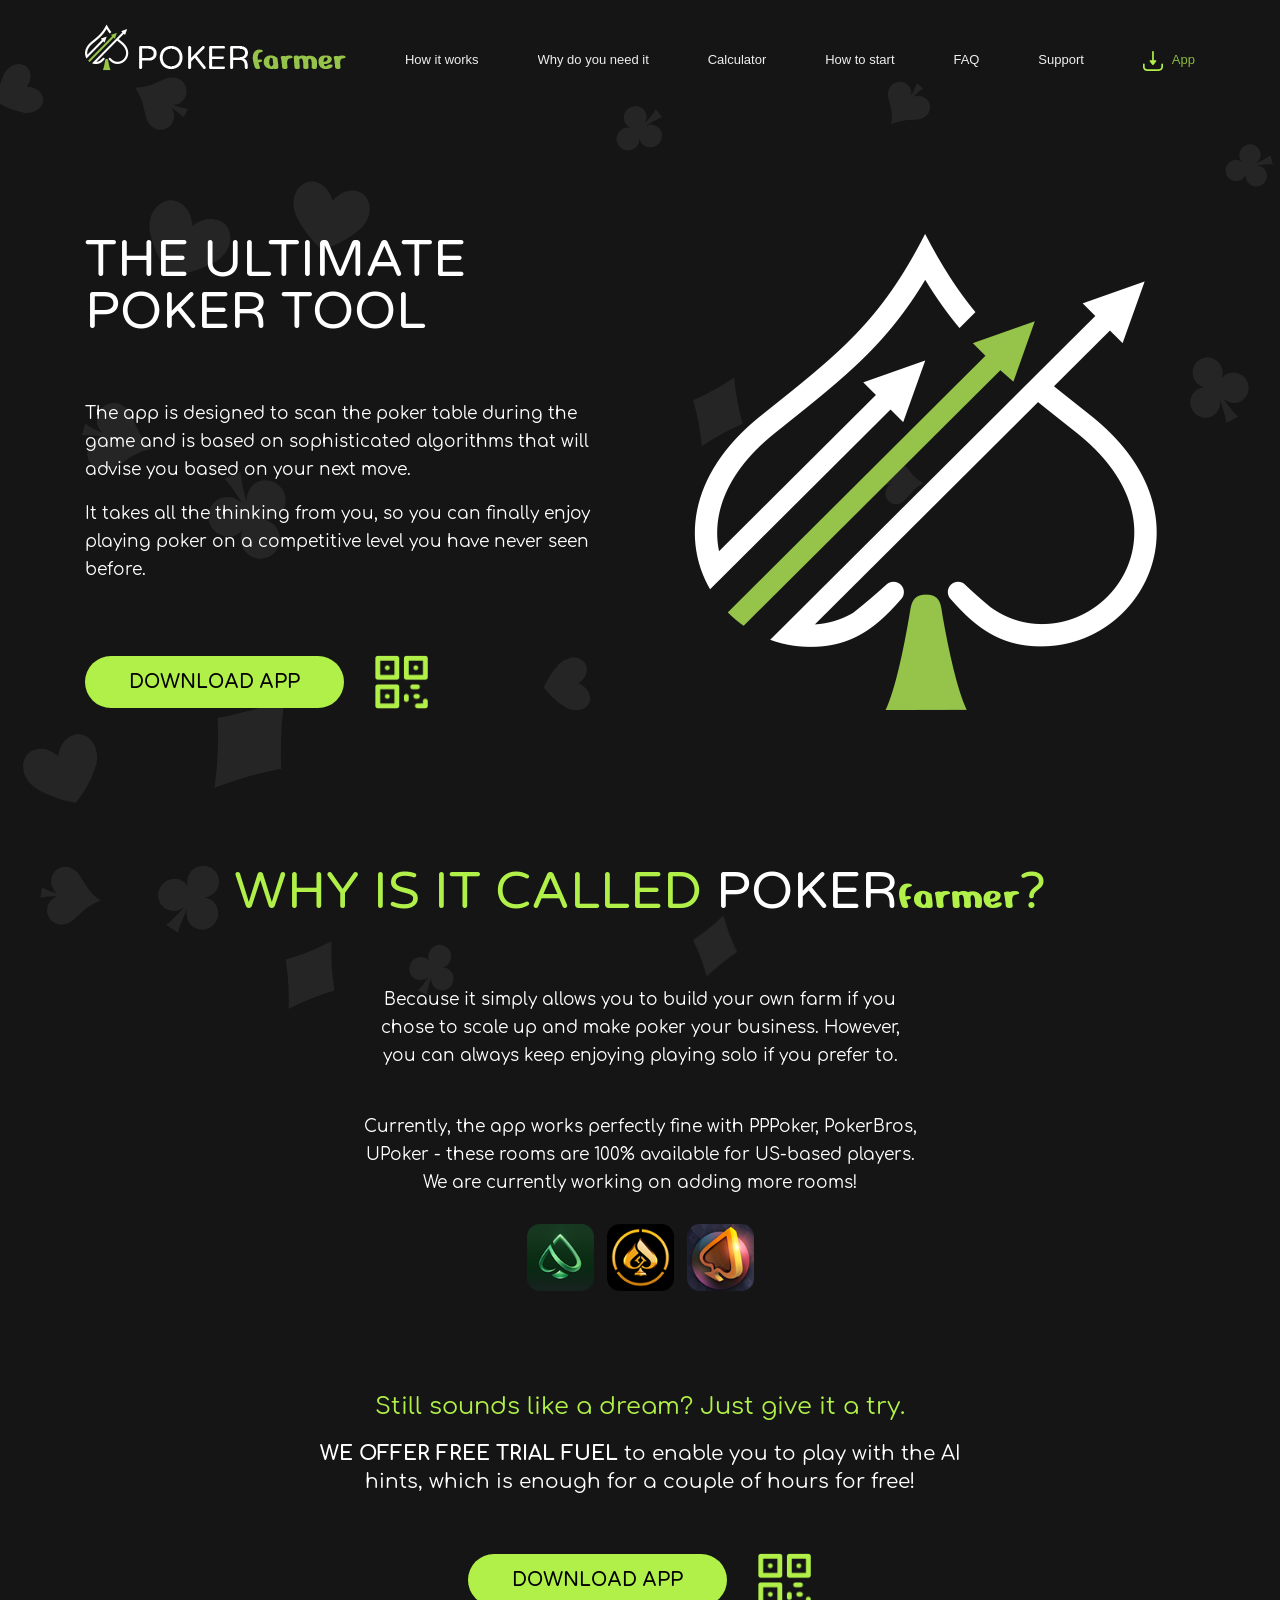
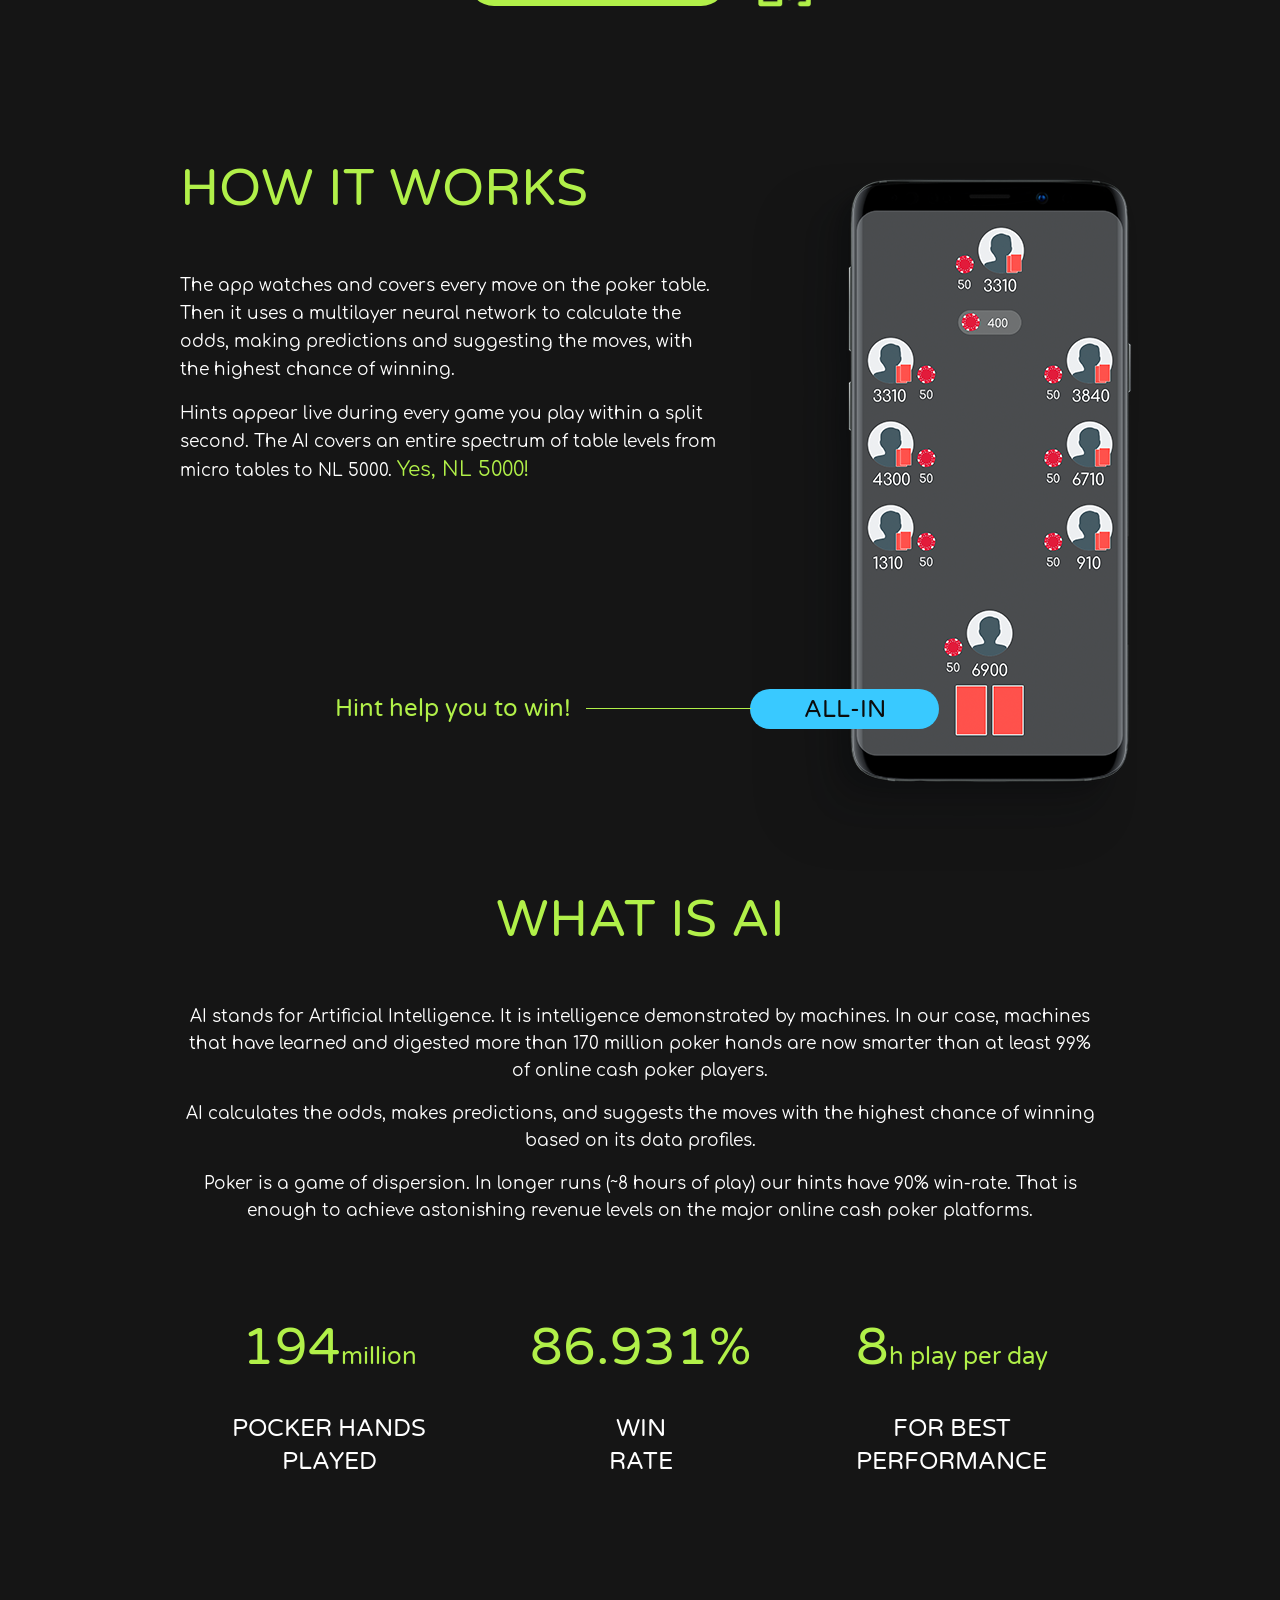
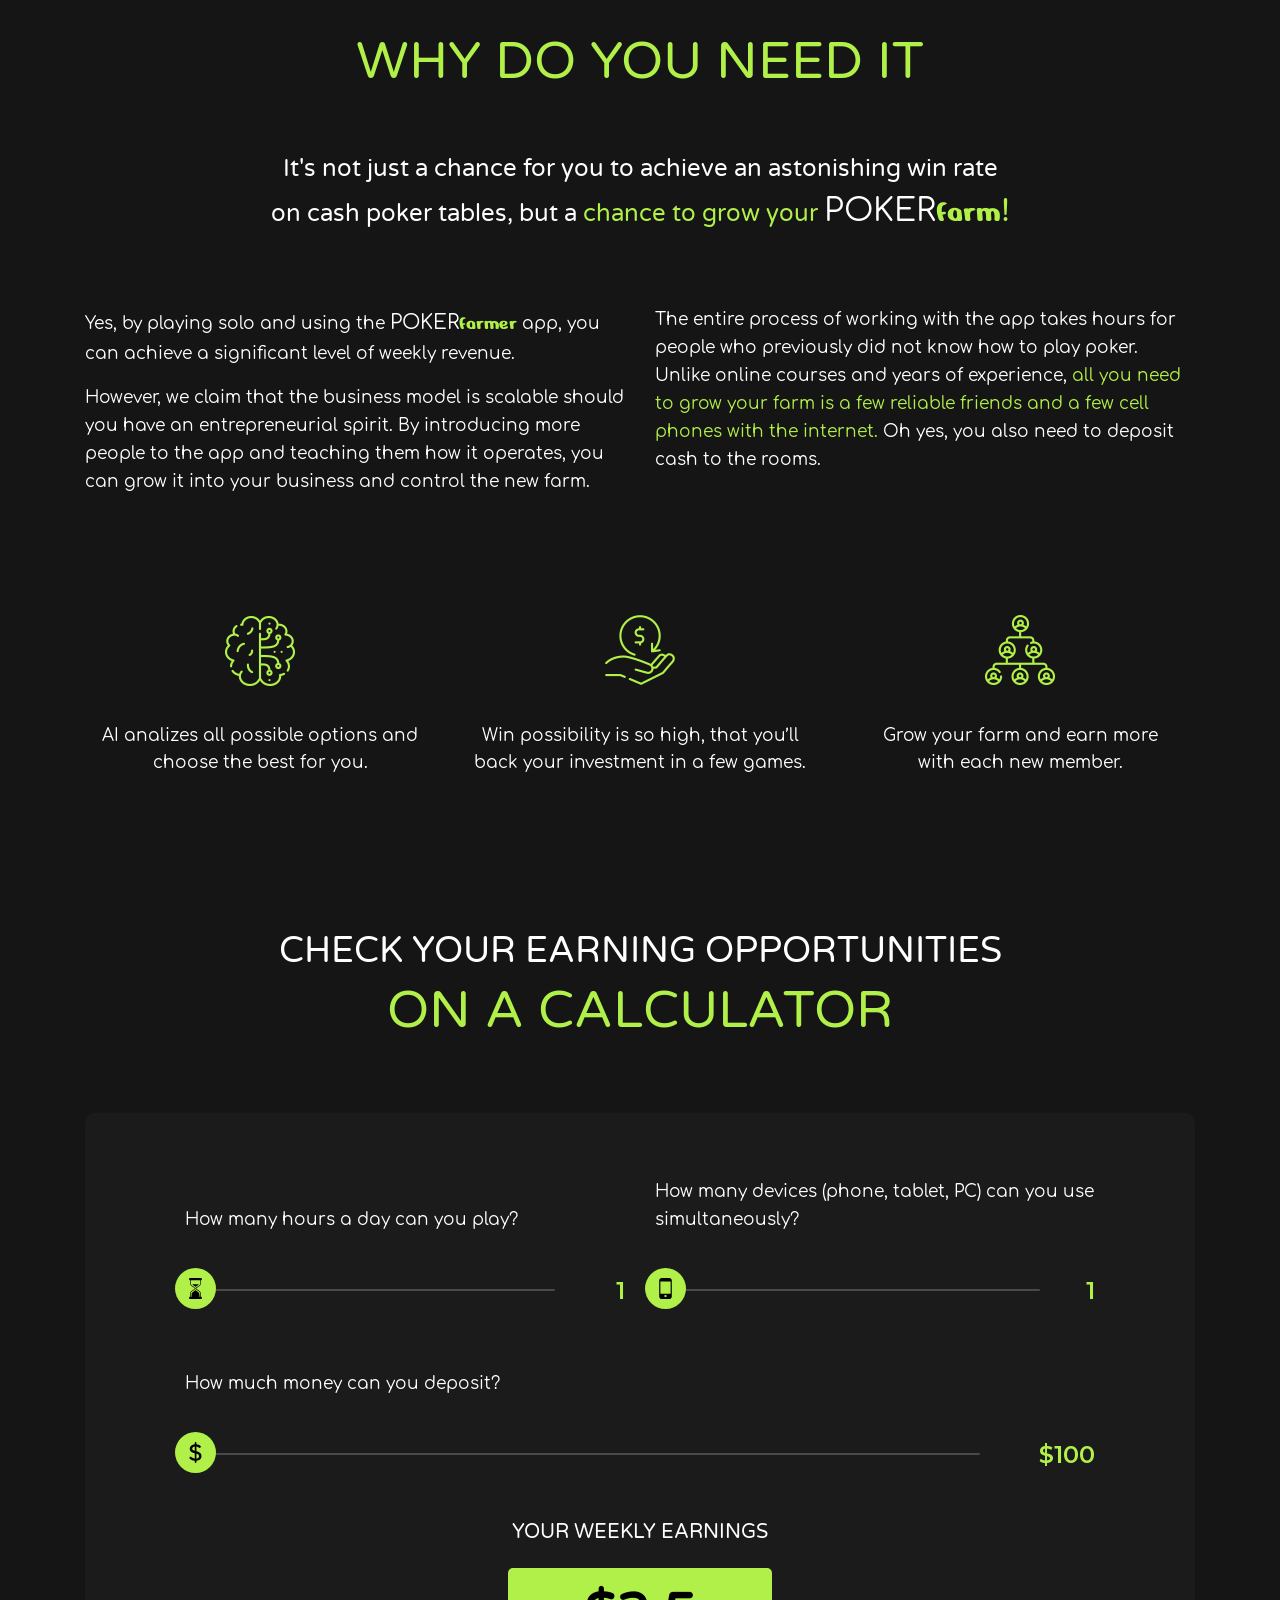
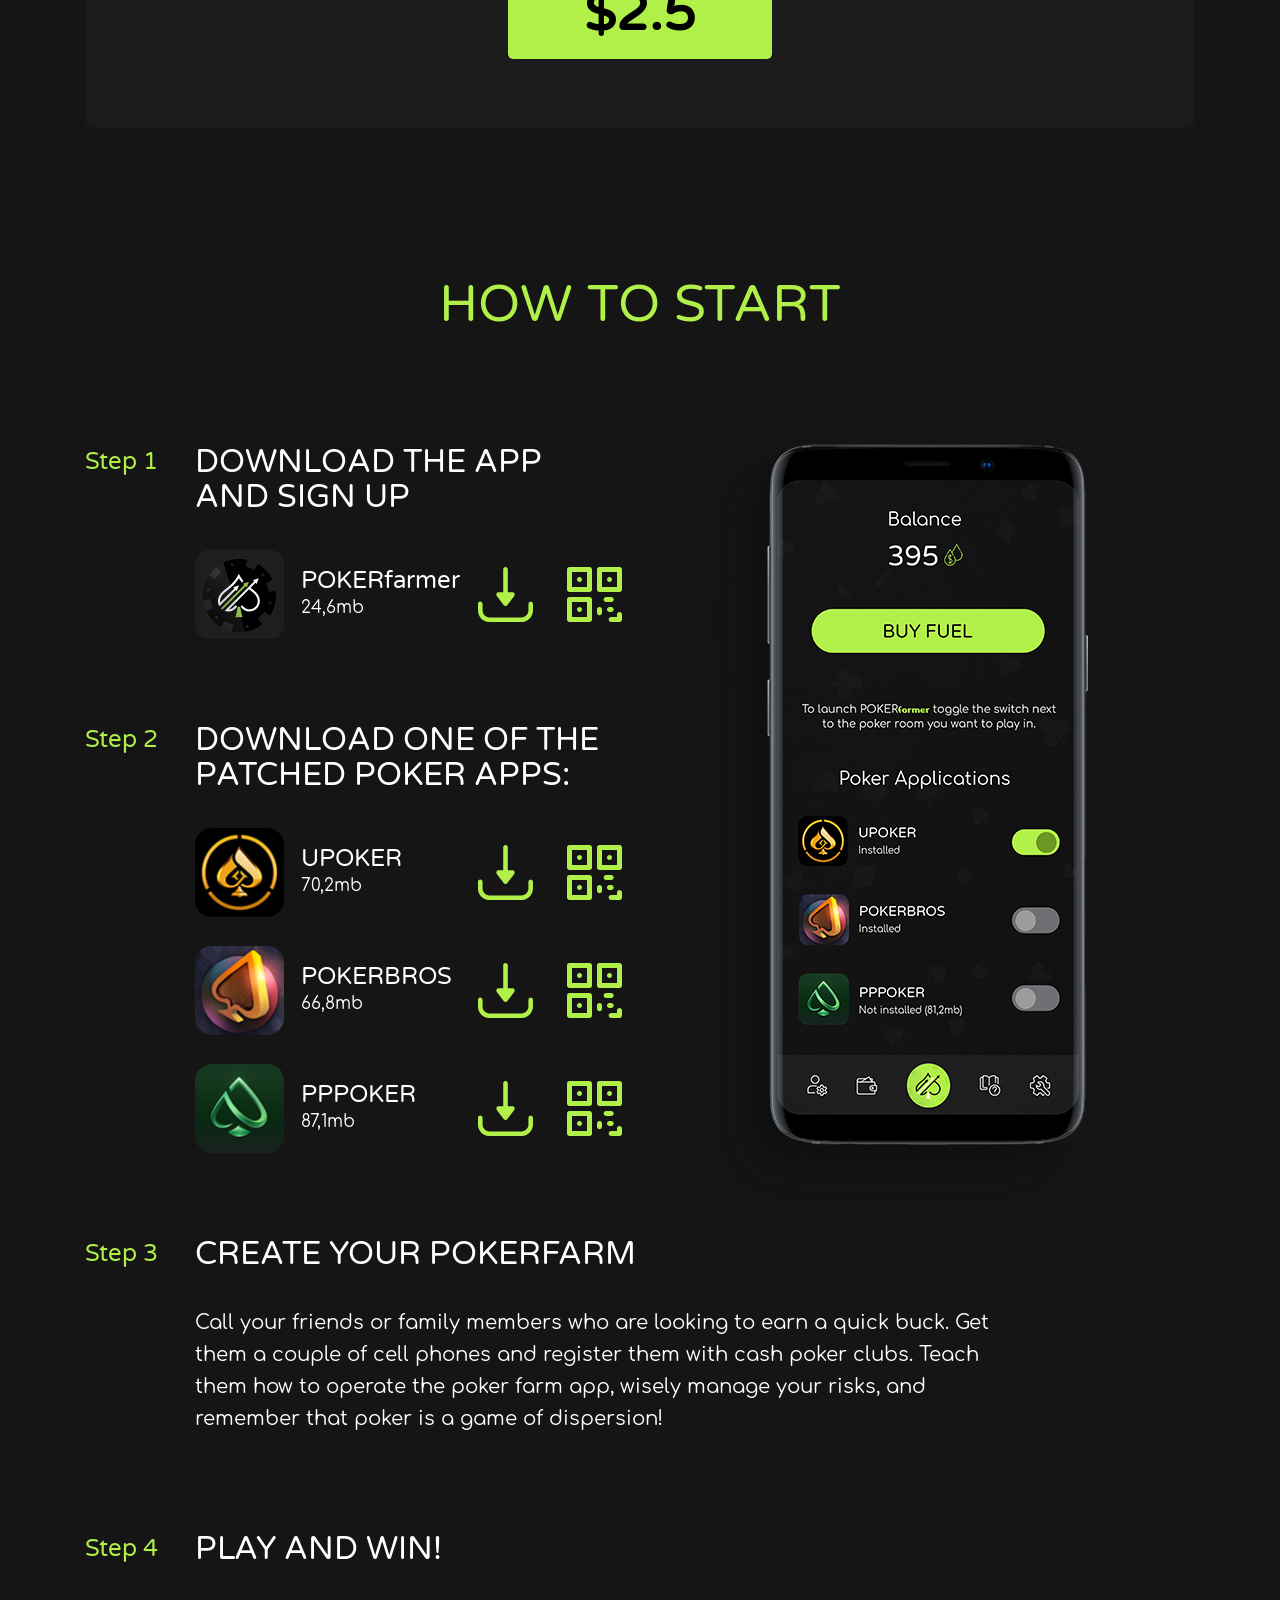
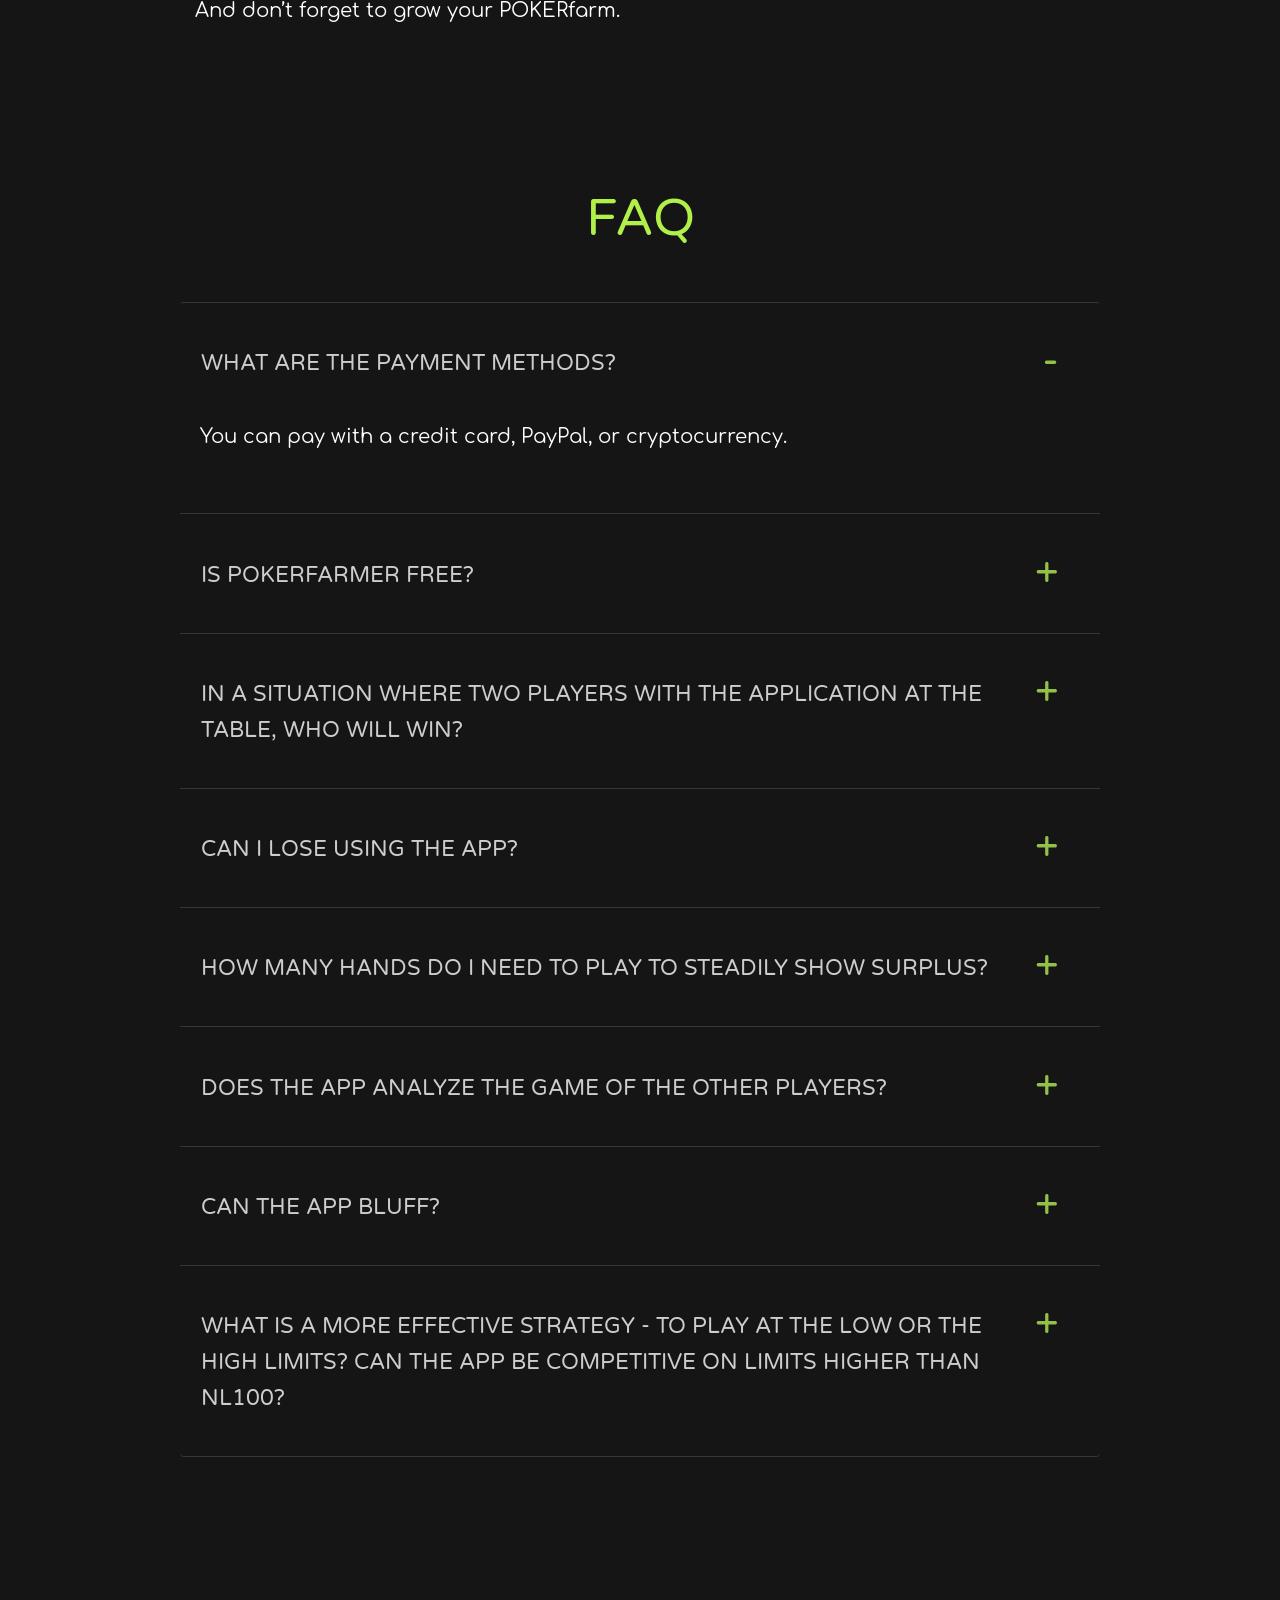
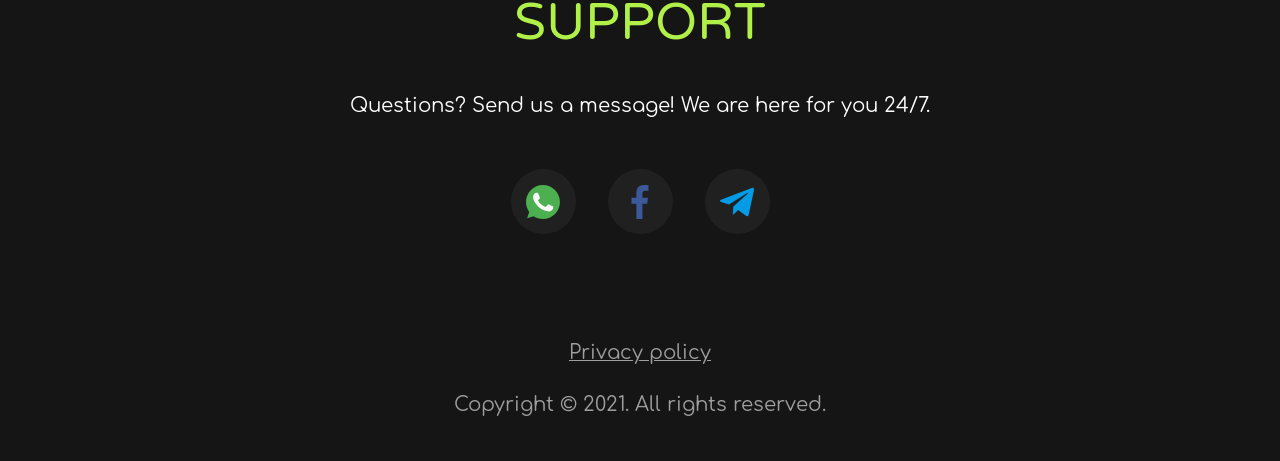
==== commit 9f88f947: "Fix src" ====
--- a/index.html
+++ b/index.html
@@ -20,22 +20,22 @@
     <meta name="theme-color" content="#ffffff">
   <link href="assets/css/vendors.445f748abcc888bec6fa.css" rel="stylesheet"><link href="assets/css/app.513681475895980a09c6.css" rel="stylesheet"></head>
   <body>
-    <div class="point-bgs d-none"><img class="figure-object" src="/assets/img/svg/bg2.svg" alt="bg1" width="47" height="47" data-pos-x="-1" data-pos-y="65" data-moving="-2"><img class="figure-object" src="/assets/img/svg/bg1.svg" alt="bg1" width="57" height="57" data-pos-x="133" data-pos-y="71" data-moving="-5"><img class="figure-object" src="/assets/img/svg/bg2.svg" alt="bg1" width="77" height="77" data-pos-x="150" data-pos-y="194" data-moving="-3"><img class="figure-object" src="/assets/img/svg/bg2.svg" alt="bg1" width="71" height="71" data-pos-x="295" data-pos-y="172" data-moving="-8"><img class="figure-object" src="/assets/img/svg/bg1.svg" alt="bg1" width="71" height="81" data-pos-x="81" data-pos-y="400" data-moving="1"><img class="figure-object" src="/assets/img/svg/bg3.svg" alt="bg1" width="90" height="90" data-pos-x="204" data-pos-y="471" data-moving="3"><img class="figure-object" src="/assets/img/svg/bg2.svg" alt="bg1" width="70" height="70" data-pos-x="25" data-pos-y="728" data-moving="-4"><img class="figure-object" src="/assets/img/svg/bg4.svg" alt="bg1" width="107" height="107" data-pos-x="196" data-pos-y="690" data-moving="-7"><img class="figure-object" src="/assets/img/svg/bg1.svg" alt="bg1" width="60" height="60" data-pos-x="40" data-pos-y="868" data-moving="5"><img class="figure-object" src="/assets/img/svg/bg3.svg" alt="bg1" width="73" height="73" data-pos-x="156" data-pos-y="863" data-moving="-1"><img class="figure-object" src="/assets/img/svg/bg4.svg" alt="bg1" width="76" height="76" data-pos-x="272" data-pos-y="937" data-moving="1"><img class="figure-object" src="/assets/img/svg/bg3.svg" alt="bg1" width="52" height="52" data-pos-x="408" data-pos-y="944" data-moving="-1"><img class="figure-object" src="/assets/img/svg/bg4.svg" alt="bg1" width="60" height="60" data-pos-x="685" data-pos-y="916" data-moving="-4"><img class="figure-object" src="/assets/img/svg/bg2.svg" alt="bg1" width="49" height="49" data-pos-x="549" data-pos-y="659" data-moving="4"><img class="figure-object" src="/assets/img/svg/bg4.svg" alt="bg1" width="72" height="72" data-pos-x="682" data-pos-y="376" data-moving="-7"><img class="figure-object" src="/assets/img/svg/bg3.svg" alt="bg1" width="52" height="52" data-pos-x="613" data-pos-y="103" data-moving="1"><img class="figure-object" src="/assets/img/svg/bg1.svg" alt="bg1" width="48" height="48" data-pos-x="881" data-pos-y="80" data-moving="5"><img class="figure-object" src="/assets/img/svg/bg1.svg" alt="bg1" width="44" height="44" data-pos-x="879" data-pos-y="462" data-moving="1"><img class="figure-object" src="/assets/img/svg/bg3.svg" alt="bg1" width="48" height="48" data-pos-x="1225" data-pos-y="142" data-moving="-5"><img class="figure-object" src="/assets/img/svg/bg3.svg" alt="bg1" width="69" height="69" data-pos-x="1183" data-pos-y="355" data-moving="7"><img class="figure-object" src="/assets/img/svg/bg1.svg" alt="bg1" width="46" height="46" data-pos-x="1368" data-pos-y="360" data-moving="-9"><img class="figure-object" src="/assets/img/svg/bg2.svg" alt="bg1" width="82" height="82" data-pos-x="1415" data-pos-y="773" data-moving="6"><img class="figure-object" src="/assets/img/svg/bg1.svg" alt="bg1" width="47" height="47" data-pos-x="1593" data-pos-y="877" data-moving="-5"><img class="figure-object" src="/assets/img/svg/bg2.svg" alt="bg1" width="74" height="74" data-pos-x="1666" data-pos-y="978" data-moving="4"><img class="figure-object" src="/assets/img/svg/bg3.svg" alt="bg1" width="52" height="52" data-pos-x="1624" data-pos-y="544" data-moving="-4"><img class="figure-object" src="/assets/img/svg/bg4.svg" alt="bg1" width="101" height="101" data-pos-x="1602" data-pos-y="386" data-moving="-4"><img class="figure-object" src="/assets/img/svg/bg1.svg" alt="bg1" width="54" height="54" data-pos-x="1568" data-pos-y="227" data-moving="-4"><img class="figure-object" src="/assets/img/svg/bg1.svg" alt="bg1" width="66" height="66" data-pos-x="1559" data-pos-y="73" data-moving="6"><img class="figure-object" src="/assets/img/svg/bg4.svg" alt="bg1" width="77" height="77" data-pos-x="1689" data-pos-y="72" data-moving="6"><img class="figure-object" src="/assets/img/svg/bg2.svg" alt="bg1" width="69" height="69" data-pos-x="1807" data-pos-y="136" data-moving="6"><img class="figure-object" src="/assets/img/svg/bg3.svg" alt="bg1" width="80" height="80" data-pos-x="1796" data-pos-y="289" data-moving="6"><img class="figure-object" src="/assets/img/svg/bg2.svg" alt="bg1" width="57" height="57" data-pos-x="1811" data-pos-y="583" data-moving="6"><img class="figure-object" src="/assets/img/svg/bg3.svg" alt="bg1" width="58" height="58" data-pos-x="1805" data-pos-y="839" data-moving="6"></div>
+    <div class="point-bgs d-none"><img class="figure-object" src="assets/img/svg/bg2.svg" alt="bg1" width="47" height="47" data-pos-x="-1" data-pos-y="65" data-moving="-2"><img class="figure-object" src="assets/img/svg/bg1.svg" alt="bg1" width="57" height="57" data-pos-x="133" data-pos-y="71" data-moving="-5"><img class="figure-object" src="assets/img/svg/bg2.svg" alt="bg1" width="77" height="77" data-pos-x="150" data-pos-y="194" data-moving="-3"><img class="figure-object" src="assets/img/svg/bg2.svg" alt="bg1" width="71" height="71" data-pos-x="295" data-pos-y="172" data-moving="-8"><img class="figure-object" src="assets/img/svg/bg1.svg" alt="bg1" width="71" height="81" data-pos-x="81" data-pos-y="400" data-moving="1"><img class="figure-object" src="assets/img/svg/bg3.svg" alt="bg1" width="90" height="90" data-pos-x="204" data-pos-y="471" data-moving="3"><img class="figure-object" src="assets/img/svg/bg2.svg" alt="bg1" width="70" height="70" data-pos-x="25" data-pos-y="728" data-moving="-4"><img class="figure-object" src="assets/img/svg/bg4.svg" alt="bg1" width="107" height="107" data-pos-x="196" data-pos-y="690" data-moving="-7"><img class="figure-object" src="assets/img/svg/bg1.svg" alt="bg1" width="60" height="60" data-pos-x="40" data-pos-y="868" data-moving="5"><img class="figure-object" src="assets/img/svg/bg3.svg" alt="bg1" width="73" height="73" data-pos-x="156" data-pos-y="863" data-moving="-1"><img class="figure-object" src="assets/img/svg/bg4.svg" alt="bg1" width="76" height="76" data-pos-x="272" data-pos-y="937" data-moving="1"><img class="figure-object" src="assets/img/svg/bg3.svg" alt="bg1" width="52" height="52" data-pos-x="408" data-pos-y="944" data-moving="-1"><img class="figure-object" src="assets/img/svg/bg4.svg" alt="bg1" width="60" height="60" data-pos-x="685" data-pos-y="916" data-moving="-4"><img class="figure-object" src="assets/img/svg/bg2.svg" alt="bg1" width="49" height="49" data-pos-x="549" data-pos-y="659" data-moving="4"><img class="figure-object" src="assets/img/svg/bg4.svg" alt="bg1" width="72" height="72" data-pos-x="682" data-pos-y="376" data-moving="-7"><img class="figure-object" src="assets/img/svg/bg3.svg" alt="bg1" width="52" height="52" data-pos-x="613" data-pos-y="103" data-moving="1"><img class="figure-object" src="assets/img/svg/bg1.svg" alt="bg1" width="48" height="48" data-pos-x="881" data-pos-y="80" data-moving="5"><img class="figure-object" src="assets/img/svg/bg1.svg" alt="bg1" width="44" height="44" data-pos-x="879" data-pos-y="462" data-moving="1"><img class="figure-object" src="assets/img/svg/bg3.svg" alt="bg1" width="48" height="48" data-pos-x="1225" data-pos-y="142" data-moving="-5"><img class="figure-object" src="assets/img/svg/bg3.svg" alt="bg1" width="69" height="69" data-pos-x="1183" data-pos-y="355" data-moving="7"><img class="figure-object" src="assets/img/svg/bg1.svg" alt="bg1" width="46" height="46" data-pos-x="1368" data-pos-y="360" data-moving="-9"><img class="figure-object" src="assets/img/svg/bg2.svg" alt="bg1" width="82" height="82" data-pos-x="1415" data-pos-y="773" data-moving="6"><img class="figure-object" src="assets/img/svg/bg1.svg" alt="bg1" width="47" height="47" data-pos-x="1593" data-pos-y="877" data-moving="-5"><img class="figure-object" src="assets/img/svg/bg2.svg" alt="bg1" width="74" height="74" data-pos-x="1666" data-pos-y="978" data-moving="4"><img class="figure-object" src="assets/img/svg/bg3.svg" alt="bg1" width="52" height="52" data-pos-x="1624" data-pos-y="544" data-moving="-4"><img class="figure-object" src="assets/img/svg/bg4.svg" alt="bg1" width="101" height="101" data-pos-x="1602" data-pos-y="386" data-moving="-4"><img class="figure-object" src="assets/img/svg/bg1.svg" alt="bg1" width="54" height="54" data-pos-x="1568" data-pos-y="227" data-moving="-4"><img class="figure-object" src="assets/img/svg/bg1.svg" alt="bg1" width="66" height="66" data-pos-x="1559" data-pos-y="73" data-moving="6"><img class="figure-object" src="assets/img/svg/bg4.svg" alt="bg1" width="77" height="77" data-pos-x="1689" data-pos-y="72" data-moving="6"><img class="figure-object" src="assets/img/svg/bg2.svg" alt="bg1" width="69" height="69" data-pos-x="1807" data-pos-y="136" data-moving="6"><img class="figure-object" src="assets/img/svg/bg3.svg" alt="bg1" width="80" height="80" data-pos-x="1796" data-pos-y="289" data-moving="6"><img class="figure-object" src="assets/img/svg/bg2.svg" alt="bg1" width="57" height="57" data-pos-x="1811" data-pos-y="583" data-moving="6"><img class="figure-object" src="assets/img/svg/bg3.svg" alt="bg1" width="58" height="58" data-pos-x="1805" data-pos-y="839" data-moving="6"></div>
     <header class="header sticky-top" id="header">
       <div class="container desktop-header">
         <div class="row">
           <div class="col-12">
             <nav class="header-menu" id="header-nav">
               <ul>
-                <li><a href="#"> <img src="/assets/img/png/logo-navi.png" alt="Logo"></a></li>
+                <li><a href="#"> <img src="assets/img/png/logo-navi.png" alt="Logo"></a></li>
                 <li><a href="#HOW-IT-WORKS">How it works</a></li>
                 <li><a href="#WHY-DO-YOU-NEED-IT">Why do you need it</a></li>
                 <li><a href="#CALCULATOR">Calculator</a></li>
                 <li><a href="#HOW-TO-START">How to start</a></li>
                 <li><a href="#FAQ">FAQ</a></li>
                 <li><a href="#SUPPORT">Support</a></li>
-                <li class="donwload-app"><a href="#Download-App"><img class="load-icon" src="/assets/img/svg/download-navi.svg" alt="Download App Icon">App</a></li>
-                <li class="login d-none"><a href="#"><img class="login-icon" src="/assets/img/svg/account-navi.svg" alt="Account Login"></a></li>
+                <li class="donwload-app"><a href="#Download-App"><img class="load-icon" src="assets/img/svg/download-navi.svg" alt="Download App Icon">App</a></li>
+                <li class="login d-none"><a href="#"><img class="login-icon" src="assets/img/svg/account-navi.svg" alt="Account Login"></a></li>
               </ul>
             </nav>
           </div>
@@ -46,9 +46,9 @@
           <div class="col-12">
             <nav class="header-menu__mobile">
               <ul>
-                <li><a href="#" id="mobile-logo"><img class="mobile-logo" src="/assets/img/png/logo-navi.png" alt="Logo"></a></li>
+                <li><a href="#" id="mobile-logo"><img class="mobile-logo" src="assets/img/png/logo-navi.png" alt="Logo"></a></li>
                 <li>
-                  <button class="modal-menu-toggler" data-toggle="modal" data-target=".mobile-menu-modal"><img src="/assets/img/svg/hamburger_menu_icon.svg" alt="Open Menu"></button>
+                  <button class="modal-menu-toggler" data-toggle="modal" data-target=".mobile-menu-modal"><img src="assets/img/svg/hamburger_menu_icon.svg" alt="Open Menu"></button>
                 </li>
               </ul>
             </nav>
@@ -66,17 +66,17 @@
                   <div class="left-side">
                     <h2>THE <span class="mobile-break">ULTIMATE</span> <span class="line-break"></span>POKER TOOL</h2>
                   </div>
-                  <div class="right-side img-right d-md-none d-block"><img class="logo-shape" src="/assets/img/png/logo-shape.png" alt="Logo Shape"></div>
+                  <div class="right-side img-right d-md-none d-block"><img class="logo-shape" src="assets/img/png/logo-shape.png" alt="Logo Shape"></div>
                 </div>
                 <div>
                   <p>The app is designed to scan the poker table during the game and is based on sophisticated algorithms that will advise you based on your next move. </p>
                   <p>It takes all the thinking from you, so you can finally enjoy playing poker on a competitive level you have never seen before.</p>
                 </div>
-                <div class="load-app"><a class="btn btn__hovered btn-load-app__btn1 smr-30" href="Apps/POKERfarmer_b2b.apk">download app</a><a class="btn btn-load-app__btn2 qr-showing" href="Apps/POKERfarmer_b2b.apk"><img src="/assets/img/png/qr-code.png" alt="qr code">
-                    <div class="qr-hided-elem"><img src="/assets/img/png/QR_POKERfarmer_b2b.png" alt="qrcode"></div></a></div>
-              </div>
-            </div>
-            <div class="col-md-6 text-center d-none d-md-block"><img class="logo-shape" src="/assets/img/png/logo-shape.png" alt="Logo Shape"></div>
+                <div class="load-app"><a class="btn btn__hovered btn-load-app__btn1 smr-30" href="Apps/POKERfarmer_b2b.apk">download app</a><a class="btn btn-load-app__btn2 qr-showing" href="Apps/POKERfarmer_b2b.apk"><img src="assets/img/png/qr-code.png" alt="qr code">
+                    <div class="qr-hided-elem"><img src="assets/img/png/QR_POKERfarmer_b2b.png" alt="qrcode"></div></a></div>
+              </div>
+            </div>
+            <div class="col-md-6 text-center d-none d-md-block"><img class="logo-shape" src="assets/img/png/logo-shape.png" alt="Logo Shape"></div>
           </div>
         </div>
       </section>
@@ -89,13 +89,13 @@
                 <p>Because it simply allows you to build your own farm if you chose to scale up and make poker your business. However, you can always keep enjoying playing solo if you prefer to.</p>
                 <p>Currently, the app works perfectly fine with PPPoker, PokerBros, UPoker - these rooms are 100% available for US-based players. We are currently working on adding more rooms!</p>
               </div>
-              <div class="d-flex wrap__a justify-content-center"><img src="/assets/img/png/pppoker.png" alt="ppoler"><img src="/assets/img/png/upoker.png" alt="upoker"><img src="/assets/img/png/pokerbros.png" alt="pokerbros"></div>
+              <div class="d-flex wrap__a justify-content-center"><img src="assets/img/png/pppoker.png" alt="ppoler"><img src="assets/img/png/upoker.png" alt="upoker"><img src="assets/img/png/pokerbros.png" alt="pokerbros"></div>
               <div class="text-2 text-center">
                 <p class="green-text">Still sounds like a dream? Just give it a try. </p>
                 <p><strong>We offer free trial fuel</strong> to enable you to play with the AI hints, which is enough for a couple of hours for free!</p>
               </div>
-              <div class="load-app text-center"><a class="btn btn__hovered btn-load-app__btn1 smr-30" href="Apps/POKERfarmer_b2b.apk">download app</a><a class="btn btn-load-app__btn2 qr-showing" href="Apps/POKERfarmer_b2b.apk"><img src="/assets/img/png/qr-code.png" alt="qr code">
-                  <div class="qr-hided-elem"><img src="/assets/img/png/QR_POKERfarmer_b2b.png" alt="qrcode"></div></a></div>
+              <div class="load-app text-center"><a class="btn btn__hovered btn-load-app__btn1 smr-30" href="Apps/POKERfarmer_b2b.apk">download app</a><a class="btn btn-load-app__btn2 qr-showing" href="Apps/POKERfarmer_b2b.apk"><img src="assets/img/png/qr-code.png" alt="qr code">
+                  <div class="qr-hided-elem"><img src="assets/img/png/QR_POKERfarmer_b2b.png" alt="qrcode"></div></a></div>
             </div>
           </div>
         </div>
@@ -118,7 +118,7 @@
               <div class="hint-helper">
                 <div class="hint-helper__text">Hint help you to win!</div>
                 <div class="hint-helper__line"></div>
-              </div><img class="how-it-work-image" src="/assets/img/png/phone-img.png" alt="How it works">
+              </div><img class="how-it-work-image" src="assets/img/png/phone-img.png" alt="How it works">
             </div>
           </div>
         </div>
@@ -191,15 +191,15 @@
       <div class="section-5 container">
         <div class="row">
           <div class="col-12 col-md-4 preference__wrap">
-            <div class="preference__icon"><img src="/assets/img/png/brain.png" alt="Brain Icon"></div>
+            <div class="preference__icon"><img src="assets/img/png/brain.png" alt="Brain Icon"></div>
             <div class="preference__text">AI analizes all possible options and choose the best for you.</div>
           </div>
           <div class="col-12 col-md-4 preference__wrap">
-            <div class="preference__icon"><img src="/assets/img/png/money-back.png" alt="Money Back Icon"></div>
+            <div class="preference__icon"><img src="assets/img/png/money-back.png" alt="Money Back Icon"></div>
             <div class="preference__text">Win possibility is so high, that you’ll back your investment in a few games.</div>
           </div>
           <div class="col-12 col-md-4 preference__wrap">
-            <div class="preference__icon"><img src="/assets/img/png/farm.png" alt="Money Back Icon"></div>
+            <div class="preference__icon"><img src="assets/img/png/farm.png" alt="Money Back Icon"></div>
             <div class="preference__text">Grow your farm and earn more <br> with each new member.</div>
           </div>
         </div>
@@ -268,9 +268,9 @@
                   <div class="step__column-head">Download the app <br>
                     and sign up
                   </div>
-                  <div class="app"><a class="app__icon" href="Apps/POKERfarmer_b2b.apk"><img src="/assets/img/png/pokerfarmer-icon.png" alt="pokerfarmer icon"></a><a class="app__name" href="Apps/POKERfarmer_b2b.apk">POKERfarmer
+                  <div class="app"><a class="app__icon" href="Apps/POKERfarmer_b2b.apk"><img src="assets/img/png/pokerfarmer-icon.png" alt="pokerfarmer icon"></a><a class="app__name" href="Apps/POKERfarmer_b2b.apk">POKERfarmer
                       <div class="app__subname">24,6mb</div></a><a class="app__load" href="Apps/POKERfarmer_b2b.apk"></a><a class="app__qr qr-showing" href="Apps/POKERfarmer_b2b.apk">
-                      <div class="qr-hided-elem"><img src="/assets/img/png/QR_POKERfarmer_b2b.png" alt="qrcode"></div></a></div>
+                      <div class="qr-hided-elem"><img src="assets/img/png/QR_POKERfarmer_b2b.png" alt="qrcode"></div></a></div>
                 </div>
               </div>
               <div class="step__wrap">
@@ -279,19 +279,19 @@
                   <div class="step__column-head">Download one of the <br>
                     patched Poker apps:
                   </div>
-                  <div class="app"><a class="app__icon" href="Apps/UPoker.apk"><img src="/assets/img/png/upoker.png" alt="upoker icon"></a><a class="app__name" href="Apps/UPoker.apk">UPOKER
+                  <div class="app"><a class="app__icon" href="Apps/UPoker.apk"><img src="assets/img/png/upoker.png" alt="upoker icon"></a><a class="app__name" href="Apps/UPoker.apk">UPOKER
                       <div class="app__subname">70,2mb</div></a><a class="app__load" href="Apps/UPoker.apk"></a><a class="app__qr qr-showing" href="Apps/UPoker.apk">
-                      <div class="qr-hided-elem"><img src="/assets/img/png/QR_UPoker.png" alt="qrcode"></div></a></div>
-                  <div class="app"><a class="app__icon" href="Apps/PokerBros.apk"><img src="/assets/img/png/pokerbros.png" alt="pokerbros icon"></a><a class="app__name" href="Apps/PokerBros.apk">POKERBROS
+                      <div class="qr-hided-elem"><img src="assets/img/png/QR_UPoker.png" alt="qrcode"></div></a></div>
+                  <div class="app"><a class="app__icon" href="Apps/PokerBros.apk"><img src="assets/img/png/pokerbros.png" alt="pokerbros icon"></a><a class="app__name" href="Apps/PokerBros.apk">POKERBROS
                       <div class="app__subname">66,8mb</div></a><a class="app__load" href="Apps/PokerBros.apk"></a><a class="app__qr qr-showing" href="Apps/PokerBros.apk">
-                      <div class="qr-hided-elem"><img src="/assets/img/png/QR_PokerBros.png" alt="qrcode"></div></a></div>
-                  <div class="app"><a class="app__icon" href="Apps/PPPoker.apk"><img src="/assets/img/png/pppoker.png" alt="pppoker icon"></a><a class="app__name" href="Apps/PPPoker.apk">PPPOKER
+                      <div class="qr-hided-elem"><img src="assets/img/png/QR_PokerBros.png" alt="qrcode"></div></a></div>
+                  <div class="app"><a class="app__icon" href="Apps/PPPoker.apk"><img src="assets/img/png/pppoker.png" alt="pppoker icon"></a><a class="app__name" href="Apps/PPPoker.apk">PPPOKER
                       <div class="app__subname">87,1mb</div></a><a class="app__load" href="Apps/PPPoker.apk"></a><a class="app__qr qr-showing" href="Apps/PPPoker.apk">
-                      <div class="qr-hided-elem"><img src="/assets/img/png/QR_PPPoker.png" alt="qrcode"></div></a></div>
-                </div>
-              </div>
-            </div>
-            <div class="d-none d-md-block col-md-6"><img class="apps__preimage" src="/assets/img/png/howtostart-img.png" alt="How to start"></div>
+                      <div class="qr-hided-elem"><img src="assets/img/png/QR_PPPoker.png" alt="qrcode"></div></a></div>
+                </div>
+              </div>
+            </div>
+            <div class="d-none d-md-block col-md-6"><img class="apps__preimage" src="assets/img/png/howtostart-img.png" alt="How to start"></div>
           </div>
           <div class="row">
             <div class="col-10">
@@ -431,7 +431,7 @@
       <div class="container">
         <div class="row">
           <div class="col-12">
-            <button class="modal-close-btn modal-menu-toggler" data-dismiss="modal"><img src="/assets/img/svg/cross_icon.svg" alt="Close Menu"></button>
+            <button class="modal-close-btn modal-menu-toggler" data-dismiss="modal"><img src="assets/img/svg/cross_icon.svg" alt="Close Menu"></button>
           </div>
         </div>
       </div>
@@ -444,8 +444,8 @@
             <li><a href="#HOW-TO-START" data-dismiss="modal">How to start</a></li>
             <li><a href="#FAQ" data-dismiss="modal">FAQ</a></li>
             <li><a href="#SUPPORT" data-dismiss="modal">Support</a></li>
-            <li class="donwload-app"><a href="#Download-App" data-dismiss="modal"><img class="load-icon" src="/assets/img/svg/download-navi.svg" alt="Download App Icon">App</a></li>
-            <li class="login d-none"><a href="#" data-dismiss="modal"><img class="login-icon" src="/assets/img/svg/account-navi.svg" alt="Account Login">Log in</a></li>
+            <li class="donwload-app"><a href="#Download-App" data-dismiss="modal"><img class="load-icon" src="assets/img/svg/download-navi.svg" alt="Download App Icon">App</a></li>
+            <li class="login d-none"><a href="#" data-dismiss="modal"><img class="login-icon" src="assets/img/svg/account-navi.svg" alt="Account Login">Log in</a></li>
           </ul>
         </div>
       </div>
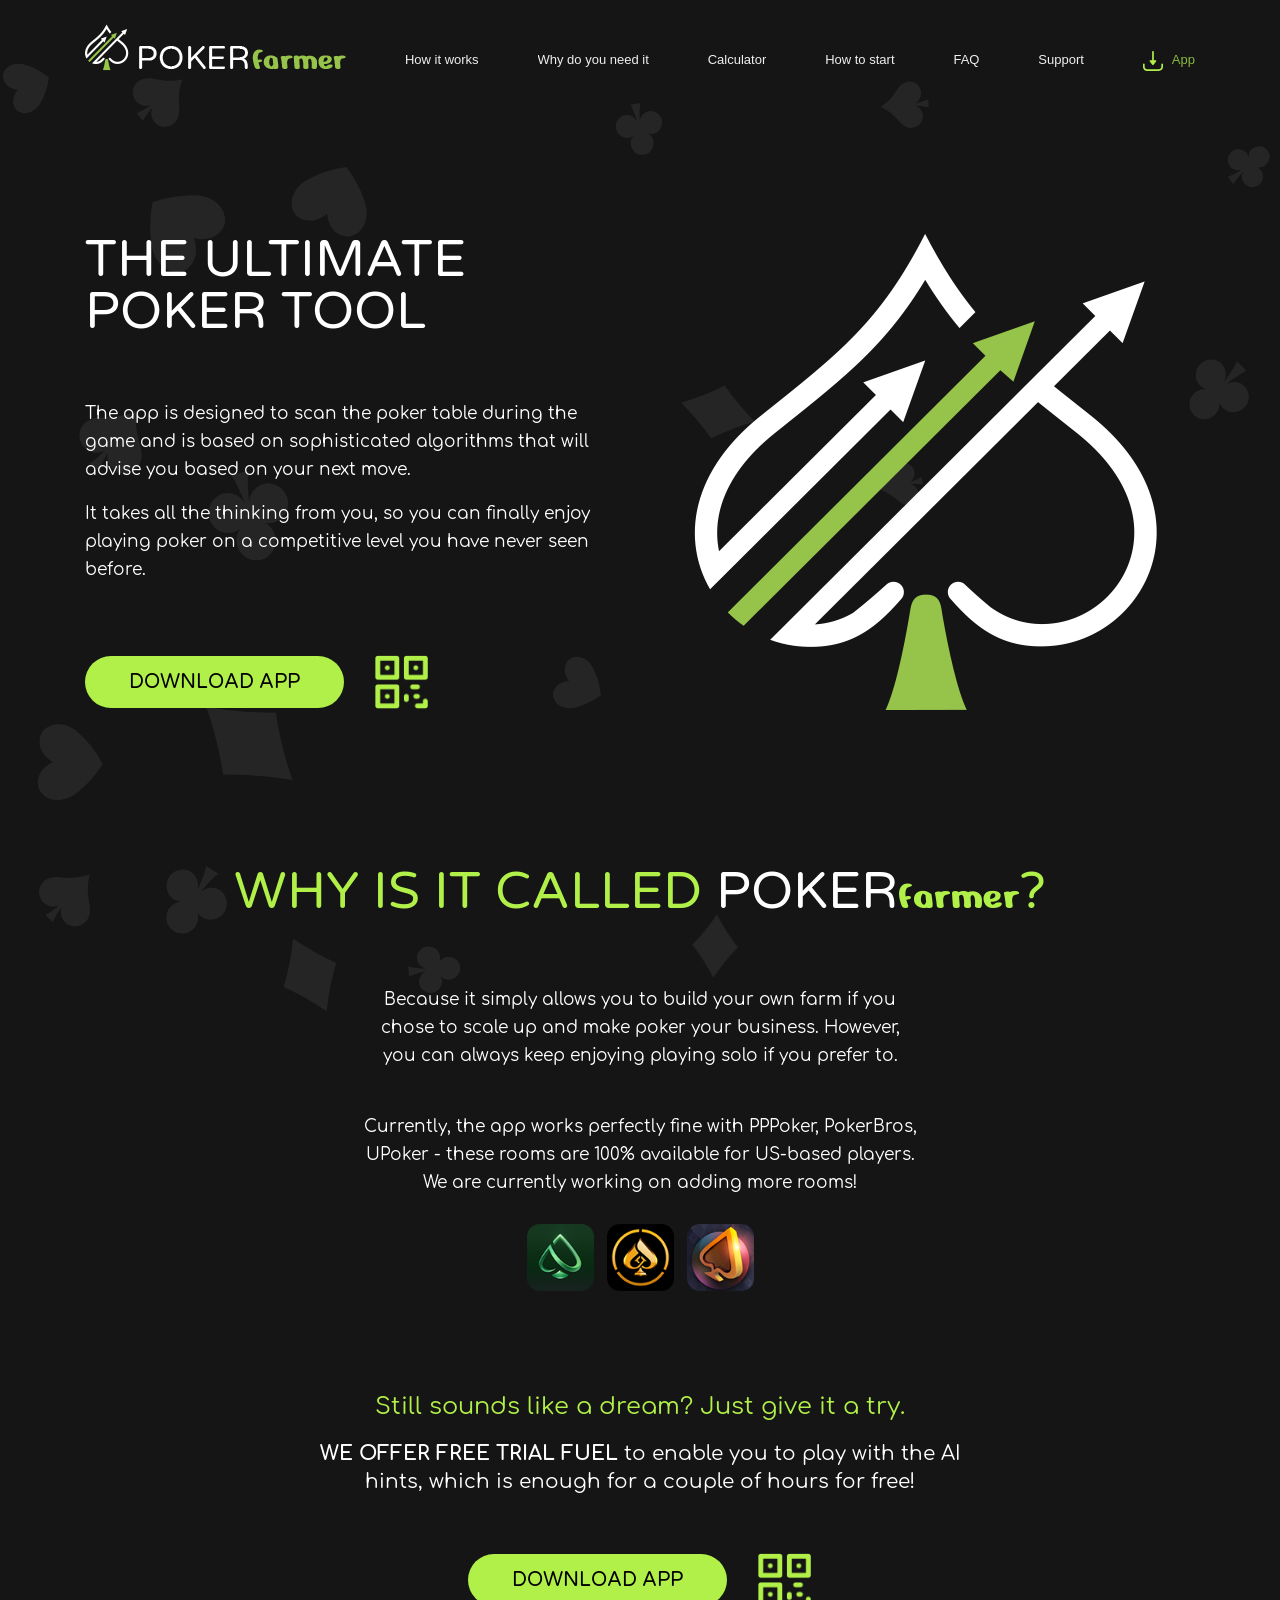
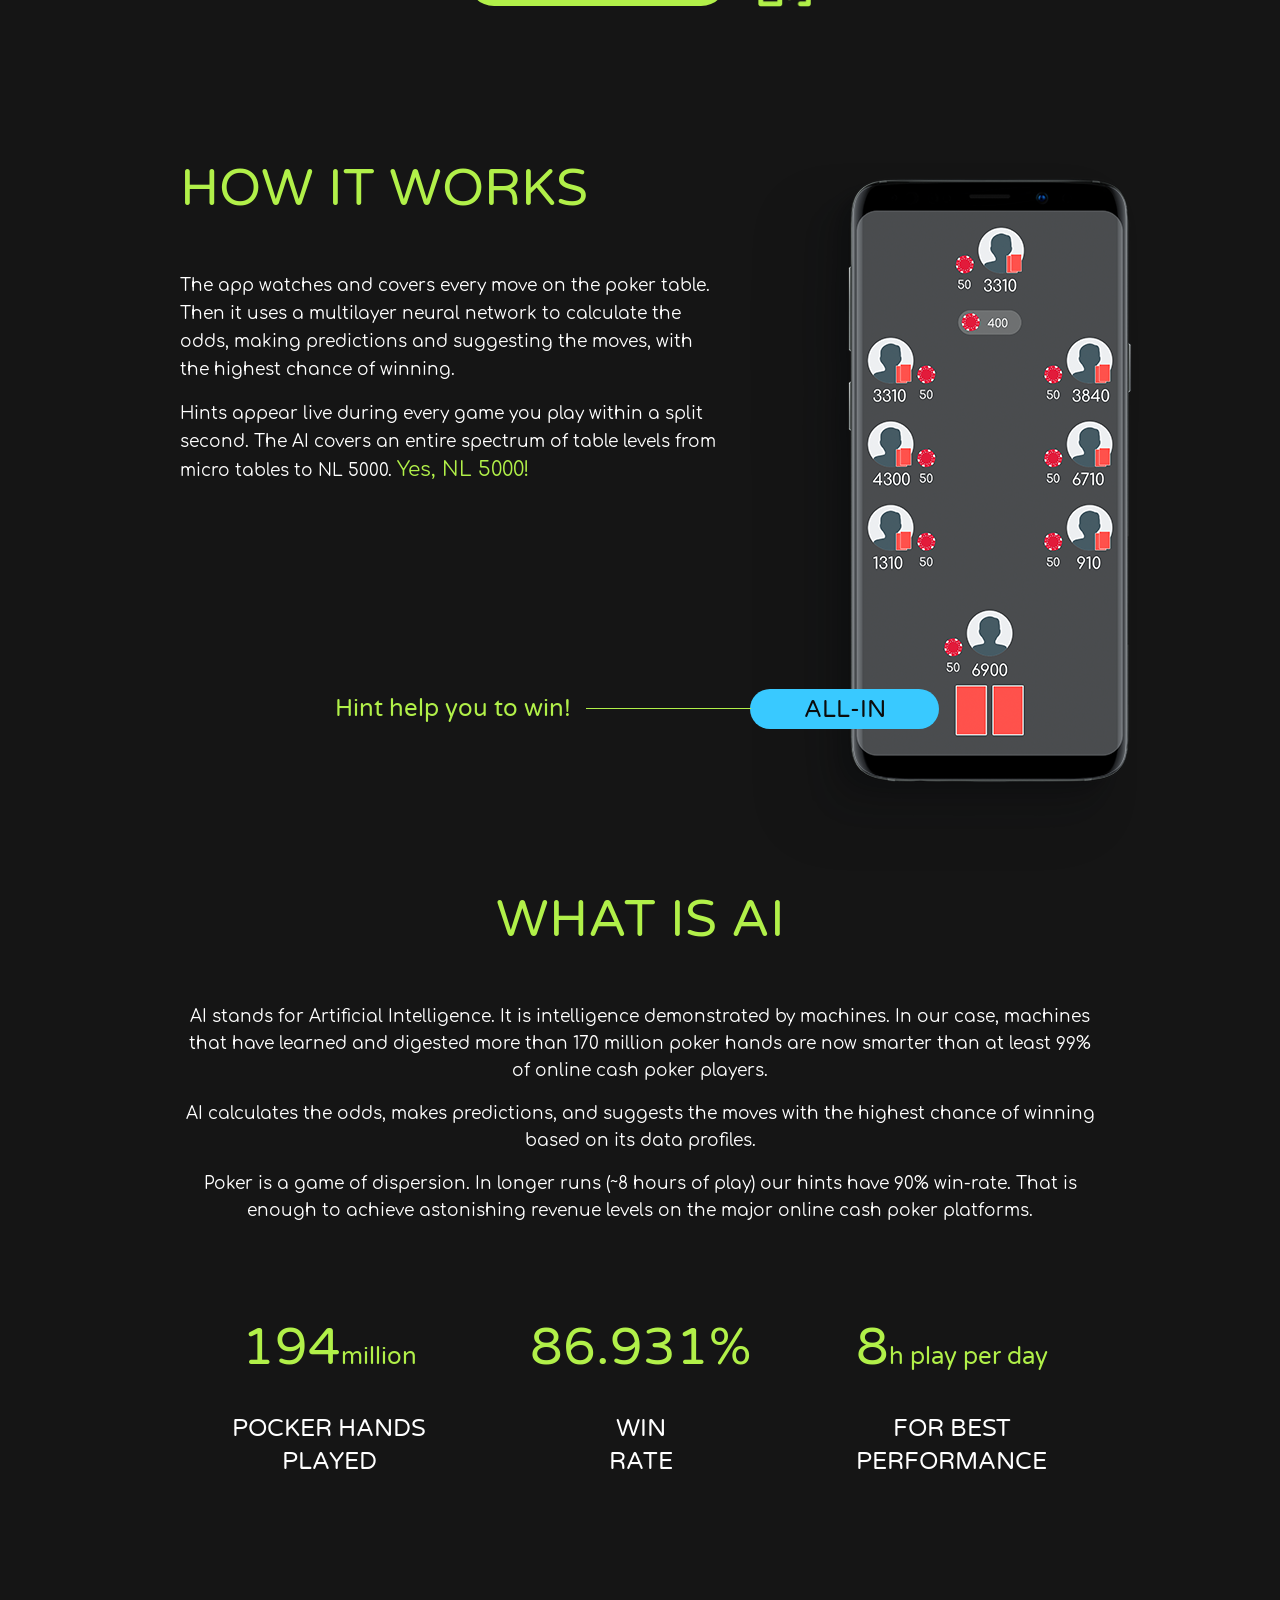
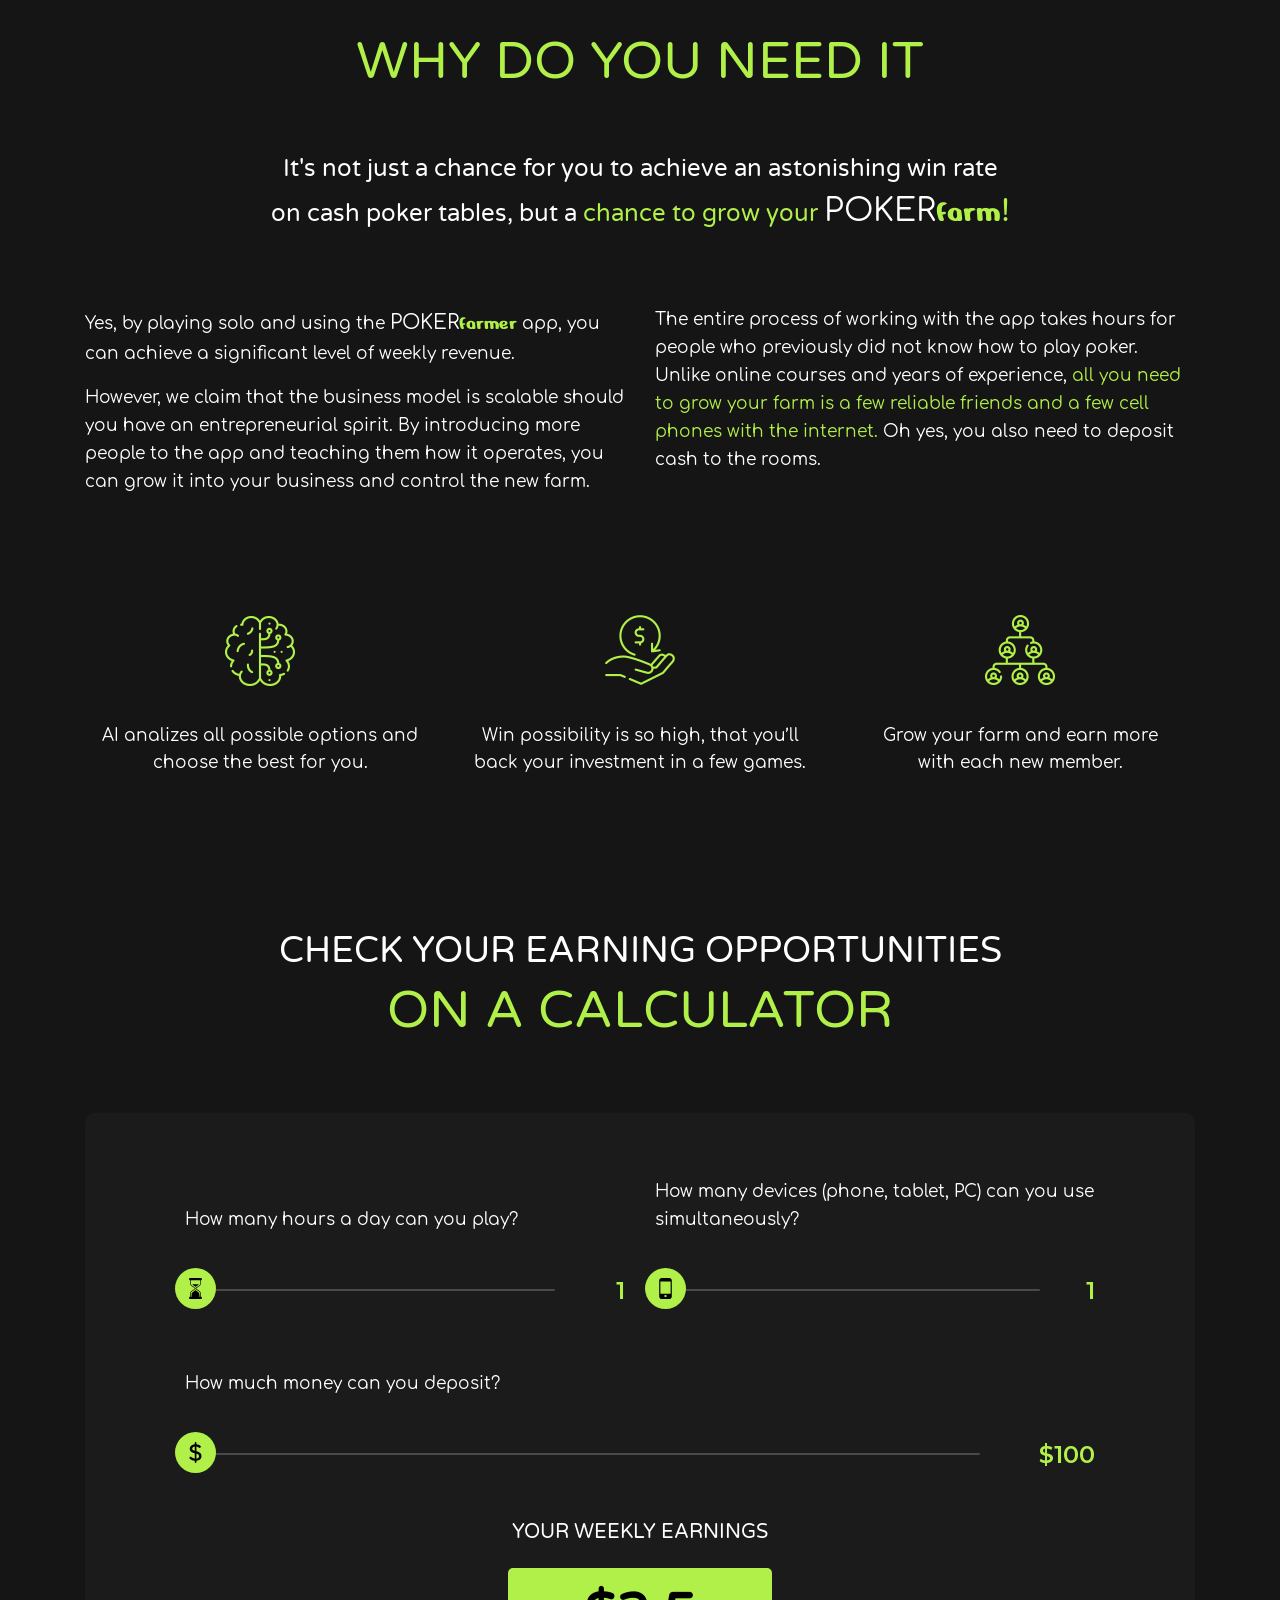
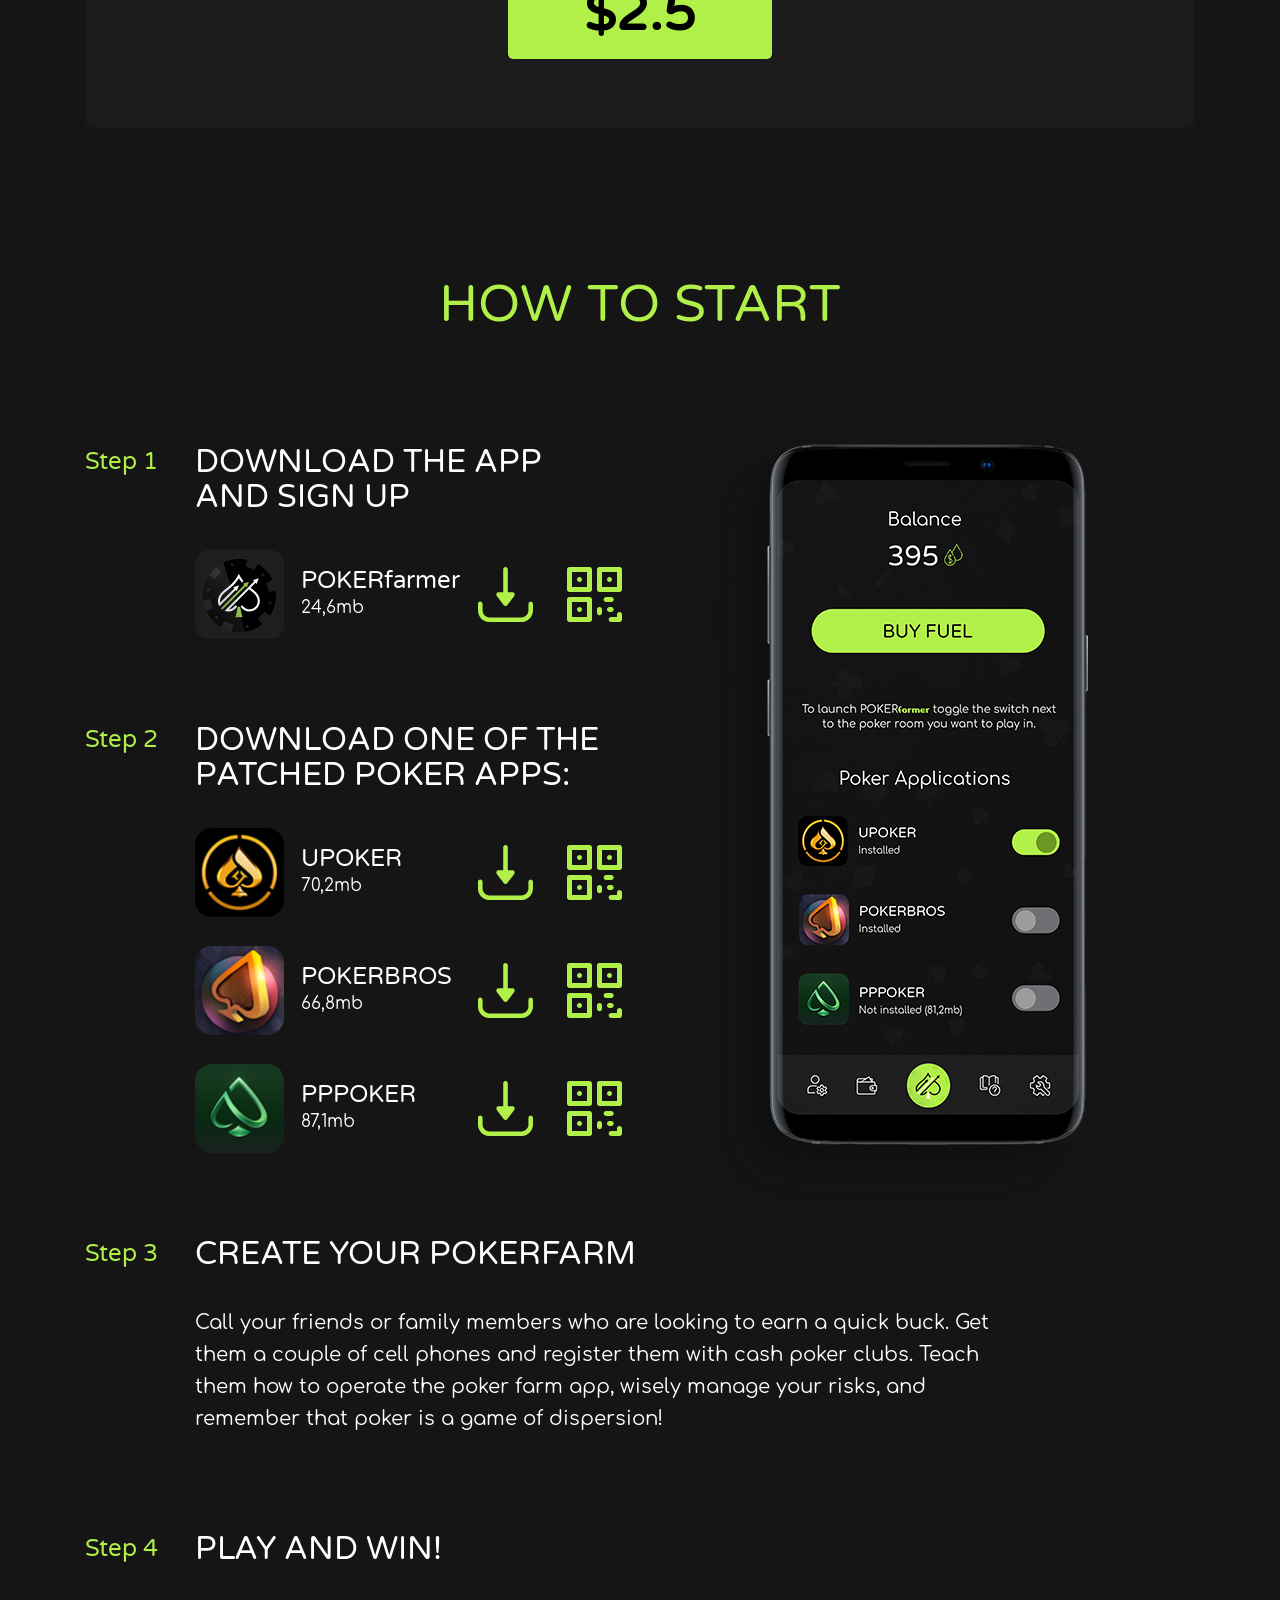
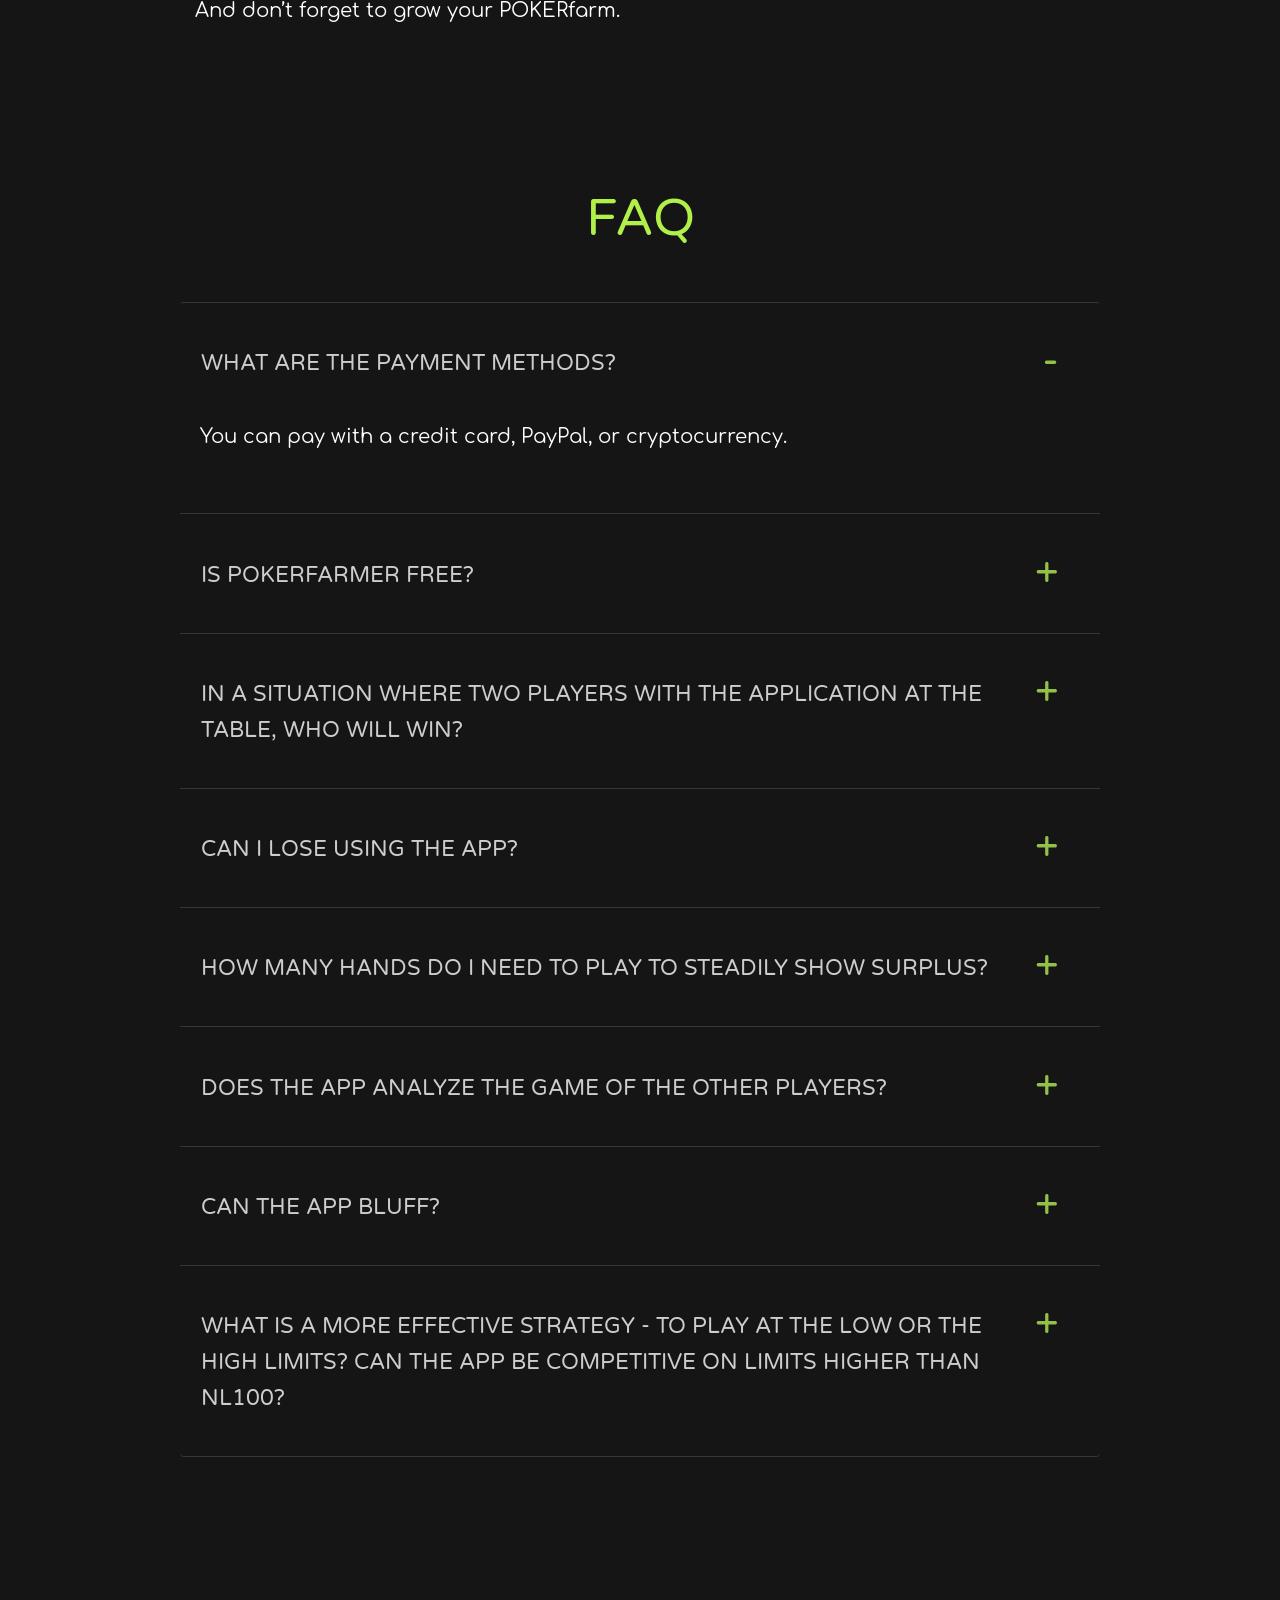
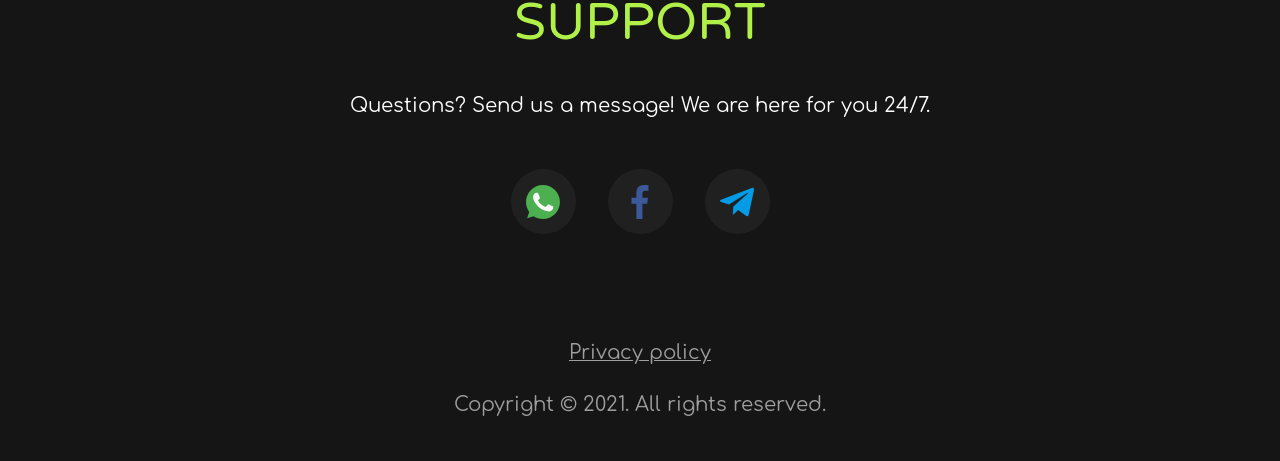
==== commit 000dca3e: "fix html" ====
--- a/index.html
+++ b/index.html
@@ -9,11 +9,11 @@
     <meta name="robots" content="noindex, nofollow">
     <meta name="googlebot" content="noindex, nofollow">
     <meta name="yandex" content="none">
-    <link rel="apple-touch-icon" sizes="180x180" href="/apple-touch-icon.png">
-    <link rel="icon" type="image/png" sizes="32x32" href="/favicon-32x32.png">
-    <link rel="icon" type="image/png" sizes="16x16" href="/favicon-16x16.png">
-    <link rel="manifest" href="/site.webmanifest">
-    <link rel="mask-icon" href="/safari-pinned-tab.svg" color="#5bbad5">
+    <link rel="apple-touch-icon" sizes="180x180" href="apple-touch-icon.png">
+    <link rel="icon" type="image/png" sizes="32x32" href="favicon-32x32.png">
+    <link rel="icon" type="image/png" sizes="16x16" href="favicon-16x16.png">
+    <link rel="manifest" href="site.webmanifest">
+    <link rel="mask-icon" href="safari-pinned-tab.svg" color="#5bbad5">
     <meta name="apple-mobile-web-app-title" content="PokerFarmer">
     <meta name="application-name" content="PokerFarmer">
     <meta name="msapplication-TileColor" content="#da532c">
--- a/assets/css/app.513681475895980a09c6.css
+++ b/assets/css/app.513681475895980a09c6.css
@@ -1 +1 @@
-:root{--blue:#007bff;--indigo:#6610f2;--purple:#6f42c1;--pink:#e83e8c;--red:#dc3545;--orange:#fd7e14;--yellow:#ffc107;--green:#28a745;--teal:#20c997;--cyan:#17a2b8;--white:#fff;--gray:#6c757d;--gray-dark:#343a40;--primary:#007bff;--secondary:#6c757d;--success:#28a745;--info:#17a2b8;--warning:#ffc107;--danger:#dc3545;--light:#f8f9fa;--dark:#343a40;--breakpoint-xs:0;--breakpoint-sm:576px;--breakpoint-md:768px;--breakpoint-lg:992px;--breakpoint-xl:1200px;--font-family-sans-serif:-apple-system,BlinkMacSystemFont,"Segoe UI",Roboto,"Helvetica Neue",Arial,"Noto Sans",sans-serif,"Apple Color Emoji","Segoe UI Emoji","Segoe UI Symbol","Noto Color Emoji";--font-family-monospace:SFMono-Regular,Menlo,Monaco,Consolas,"Liberation Mono","Courier New",monospace}*,:after,:before{box-sizing:border-box}html{font-family:sans-serif;line-height:1.15;-webkit-text-size-adjust:100%;-webkit-tap-highlight-color:rgba(0,0,0,0)}article,aside,figcaption,figure,footer,header,hgroup,main,nav,section{display:block}body{margin:0;font-family:-apple-system,BlinkMacSystemFont,Segoe UI,Roboto,Helvetica Neue,Arial,Noto Sans,sans-serif,Apple Color Emoji,Segoe UI Emoji,Segoe UI Symbol,Noto Color Emoji;font-size:1rem;font-weight:400;line-height:1.5;color:#212529;text-align:left;background-color:#fff}[tabindex="-1"]:focus:not(:focus-visible){outline:0!important}hr{box-sizing:content-box;height:0;overflow:visible}h1,h2,h3,h4,h5,h6{margin-top:0;margin-bottom:.5rem}p{margin-top:0;margin-bottom:1rem}abbr[data-original-title],abbr[title]{text-decoration:underline;-webkit-text-decoration:underline dotted;text-decoration:underline dotted;cursor:help;border-bottom:0;-webkit-text-decoration-skip-ink:none;text-decoration-skip-ink:none}address{font-style:normal;line-height:inherit}address,dl,ol,ul{margin-bottom:1rem}dl,ol,ul{margin-top:0}ol ol,ol ul,ul ol,ul ul{margin-bottom:0}dt{font-weight:700}dd{margin-bottom:.5rem;margin-left:0}blockquote{margin:0 0 1rem}b,strong{font-weight:bolder}small{font-size:80%}sub,sup{position:relative;font-size:75%;line-height:0;vertical-align:baseline}sub{bottom:-.25em}sup{top:-.5em}a{color:#007bff;text-decoration:none;background-color:transparent}a:hover{color:#0056b3;text-decoration:underline}a:not([href]):not([class]),a:not([href]):not([class]):hover{color:inherit;text-decoration:none}code,kbd,pre,samp{font-family:SFMono-Regular,Menlo,Monaco,Consolas,Liberation Mono,Courier New,monospace;font-size:1em}pre{margin-top:0;margin-bottom:1rem;overflow:auto;-ms-overflow-style:scrollbar}figure{margin:0 0 1rem}img{border-style:none}img,svg{vertical-align:middle}svg{overflow:hidden}table{border-collapse:collapse}caption{padding-top:.75rem;padding-bottom:.75rem;color:#6c757d;text-align:left;caption-side:bottom}th{text-align:inherit;text-align:-webkit-match-parent}label{display:inline-block;margin-bottom:.5rem}button{border-radius:0}button:focus{outline:1px dotted;outline:5px auto -webkit-focus-ring-color}button,input,optgroup,select,textarea{margin:0;font-family:inherit;font-size:inherit;line-height:inherit}button,input{overflow:visible}button,select{text-transform:none}[role=button]{cursor:pointer}select{word-wrap:normal}[type=button],[type=reset],[type=submit],button{-webkit-appearance:button}[type=button]:not(:disabled),[type=reset]:not(:disabled),[type=submit]:not(:disabled),button:not(:disabled){cursor:pointer}[type=button]::-moz-focus-inner,[type=reset]::-moz-focus-inner,[type=submit]::-moz-focus-inner,button::-moz-focus-inner{padding:0;border-style:none}input[type=checkbox],input[type=radio]{box-sizing:border-box;padding:0}textarea{overflow:auto;resize:vertical}fieldset{min-width:0;padding:0;margin:0;border:0}legend{display:block;width:100%;max-width:100%;padding:0;margin-bottom:.5rem;font-size:1.5rem;line-height:inherit;color:inherit;white-space:normal}progress{vertical-align:baseline}[type=number]::-webkit-inner-spin-button,[type=number]::-webkit-outer-spin-button{height:auto}[type=search]{outline-offset:-2px;-webkit-appearance:none}[type=search]::-webkit-search-decoration{-webkit-appearance:none}::-webkit-file-upload-button{font:inherit;-webkit-appearance:button}output{display:inline-block}summary{display:list-item;cursor:pointer}template{display:none}[hidden]{display:none!important}.h1,.h2,.h3,.h4,.h5,.h6,h1,h2,h3,h4,h5,h6{margin-bottom:.5rem;font-weight:500;line-height:1.2}.h1,h1{font-size:2.5rem}.h2,h2{font-size:2rem}.h3,h3{font-size:1.75rem}.h4,h4{font-size:1.5rem}.h5,h5{font-size:1.25rem}.h6,h6{font-size:1rem}.lead{font-size:1.25rem;font-weight:300}.display-1{font-size:6rem}.display-1,.display-2{font-weight:300;line-height:1.2}.display-2{font-size:5.5rem}.display-3{font-size:4.5rem}.display-3,.display-4{font-weight:300;line-height:1.2}.display-4{font-size:3.5rem}hr{margin-top:1rem;margin-bottom:1rem;border:0;border-top:1px solid rgba(0,0,0,.1)}.small,small{font-size:80%;font-weight:400}.mark,mark{padding:.2em;background-color:#fcf8e3}.list-inline,.list-unstyled{padding-left:0;list-style:none}.list-inline-item{display:inline-block}.list-inline-item:not(:last-child){margin-right:.5rem}.initialism{font-size:90%;text-transform:uppercase}.blockquote{margin-bottom:1rem;font-size:1.25rem}.blockquote-footer{display:block;font-size:80%;color:#6c757d}.blockquote-footer:before{content:"— "}.img-fluid,.img-thumbnail{max-width:100%;height:auto}.img-thumbnail{padding:.25rem;background-color:#fff;border:1px solid #dee2e6;border-radius:.25rem}.figure{display:inline-block}.figure-img{margin-bottom:.5rem;line-height:1}.figure-caption{font-size:90%;color:#6c757d}code{font-size:87.5%;color:#e83e8c;word-wrap:break-word}a>code{color:inherit}kbd{padding:.2rem .4rem;font-size:87.5%;color:#fff;background-color:#212529;border-radius:.2rem}kbd kbd{padding:0;font-size:100%;font-weight:700}pre{display:block;font-size:87.5%;color:#212529}pre code{font-size:inherit;color:inherit;word-break:normal}.pre-scrollable{max-height:340px;overflow-y:scroll}.container,.container-fluid,.container-lg,.container-md,.container-sm,.container-xl{width:100%;padding-right:15px;padding-left:15px;margin-right:auto;margin-left:auto}@media(min-width:576px){.container,.container-sm{max-width:540px}}@media(min-width:768px){.container,.container-md,.container-sm{max-width:720px}}@media(min-width:992px){.container,.container-lg,.container-md,.container-sm{max-width:960px}}@media(min-width:1200px){.container,.container-lg,.container-md,.container-sm,.container-xl{max-width:1140px}}.row{display:flex;flex-wrap:wrap;margin-right:-15px;margin-left:-15px}.no-gutters{margin-right:0;margin-left:0}.no-gutters>.col,.no-gutters>[class*=col-]{padding-right:0;padding-left:0}.col,.col-1,.col-2,.col-3,.col-4,.col-5,.col-6,.col-7,.col-8,.col-9,.col-10,.col-11,.col-12,.col-auto,.col-lg,.col-lg-1,.col-lg-2,.col-lg-3,.col-lg-4,.col-lg-5,.col-lg-6,.col-lg-7,.col-lg-8,.col-lg-9,.col-lg-10,.col-lg-11,.col-lg-12,.col-lg-auto,.col-md,.col-md-1,.col-md-2,.col-md-3,.col-md-4,.col-md-5,.col-md-6,.col-md-7,.col-md-8,.col-md-9,.col-md-10,.col-md-11,.col-md-12,.col-md-auto,.col-sm,.col-sm-1,.col-sm-2,.col-sm-3,.col-sm-4,.col-sm-5,.col-sm-6,.col-sm-7,.col-sm-8,.col-sm-9,.col-sm-10,.col-sm-11,.col-sm-12,.col-sm-auto,.col-xl,.col-xl-1,.col-xl-2,.col-xl-3,.col-xl-4,.col-xl-5,.col-xl-6,.col-xl-7,.col-xl-8,.col-xl-9,.col-xl-10,.col-xl-11,.col-xl-12,.col-xl-auto{position:relative;width:100%;padding-right:15px;padding-left:15px}.col{flex-basis:0;flex-grow:1;max-width:100%}.row-cols-1>*{flex:0 0 100%;max-width:100%}.row-cols-2>*{flex:0 0 50%;max-width:50%}.row-cols-3>*{flex:0 0 33.3333333333%;max-width:33.3333333333%}.row-cols-4>*{flex:0 0 25%;max-width:25%}.row-cols-5>*{flex:0 0 20%;max-width:20%}.row-cols-6>*{flex:0 0 16.6666666667%;max-width:16.6666666667%}.col-auto{flex:0 0 auto;width:auto;max-width:100%}.col-1{flex:0 0 8.3333333333%;max-width:8.3333333333%}.col-2{flex:0 0 16.6666666667%;max-width:16.6666666667%}.col-3{flex:0 0 25%;max-width:25%}.col-4{flex:0 0 33.3333333333%;max-width:33.3333333333%}.col-5{flex:0 0 41.6666666667%;max-width:41.6666666667%}.col-6{flex:0 0 50%;max-width:50%}.col-7{flex:0 0 58.3333333333%;max-width:58.3333333333%}.col-8{flex:0 0 66.6666666667%;max-width:66.6666666667%}.col-9{flex:0 0 75%;max-width:75%}.col-10{flex:0 0 83.3333333333%;max-width:83.3333333333%}.col-11{flex:0 0 91.6666666667%;max-width:91.6666666667%}.col-12{flex:0 0 100%;max-width:100%}.order-first{order:-1}.order-last{order:13}.order-0{order:0}.order-1{order:1}.order-2{order:2}.order-3{order:3}.order-4{order:4}.order-5{order:5}.order-6{order:6}.order-7{order:7}.order-8{order:8}.order-9{order:9}.order-10{order:10}.order-11{order:11}.order-12{order:12}.offset-1{margin-left:8.3333333333%}.offset-2{margin-left:16.6666666667%}.offset-3{margin-left:25%}.offset-4{margin-left:33.3333333333%}.offset-5{margin-left:41.6666666667%}.offset-6{margin-left:50%}.offset-7{margin-left:58.3333333333%}.offset-8{margin-left:66.6666666667%}.offset-9{margin-left:75%}.offset-10{margin-left:83.3333333333%}.offset-11{margin-left:91.6666666667%}@media(min-width:576px){.col-sm{flex-basis:0;flex-grow:1;max-width:100%}.row-cols-sm-1>*{flex:0 0 100%;max-width:100%}.row-cols-sm-2>*{flex:0 0 50%;max-width:50%}.row-cols-sm-3>*{flex:0 0 33.3333333333%;max-width:33.3333333333%}.row-cols-sm-4>*{flex:0 0 25%;max-width:25%}.row-cols-sm-5>*{flex:0 0 20%;max-width:20%}.row-cols-sm-6>*{flex:0 0 16.6666666667%;max-width:16.6666666667%}.col-sm-auto{flex:0 0 auto;width:auto;max-width:100%}.col-sm-1{flex:0 0 8.3333333333%;max-width:8.3333333333%}.col-sm-2{flex:0 0 16.6666666667%;max-width:16.6666666667%}.col-sm-3{flex:0 0 25%;max-width:25%}.col-sm-4{flex:0 0 33.3333333333%;max-width:33.3333333333%}.col-sm-5{flex:0 0 41.6666666667%;max-width:41.6666666667%}.col-sm-6{flex:0 0 50%;max-width:50%}.col-sm-7{flex:0 0 58.3333333333%;max-width:58.3333333333%}.col-sm-8{flex:0 0 66.6666666667%;max-width:66.6666666667%}.col-sm-9{flex:0 0 75%;max-width:75%}.col-sm-10{flex:0 0 83.3333333333%;max-width:83.3333333333%}.col-sm-11{flex:0 0 91.6666666667%;max-width:91.6666666667%}.col-sm-12{flex:0 0 100%;max-width:100%}.order-sm-first{order:-1}.order-sm-last{order:13}.order-sm-0{order:0}.order-sm-1{order:1}.order-sm-2{order:2}.order-sm-3{order:3}.order-sm-4{order:4}.order-sm-5{order:5}.order-sm-6{order:6}.order-sm-7{order:7}.order-sm-8{order:8}.order-sm-9{order:9}.order-sm-10{order:10}.order-sm-11{order:11}.order-sm-12{order:12}.offset-sm-0{margin-left:0}.offset-sm-1{margin-left:8.3333333333%}.offset-sm-2{margin-left:16.6666666667%}.offset-sm-3{margin-left:25%}.offset-sm-4{margin-left:33.3333333333%}.offset-sm-5{margin-left:41.6666666667%}.offset-sm-6{margin-left:50%}.offset-sm-7{margin-left:58.3333333333%}.offset-sm-8{margin-left:66.6666666667%}.offset-sm-9{margin-left:75%}.offset-sm-10{margin-left:83.3333333333%}.offset-sm-11{margin-left:91.6666666667%}}@media(min-width:768px){.col-md{flex-basis:0;flex-grow:1;max-width:100%}.row-cols-md-1>*{flex:0 0 100%;max-width:100%}.row-cols-md-2>*{flex:0 0 50%;max-width:50%}.row-cols-md-3>*{flex:0 0 33.3333333333%;max-width:33.3333333333%}.row-cols-md-4>*{flex:0 0 25%;max-width:25%}.row-cols-md-5>*{flex:0 0 20%;max-width:20%}.row-cols-md-6>*{flex:0 0 16.6666666667%;max-width:16.6666666667%}.col-md-auto{flex:0 0 auto;width:auto;max-width:100%}.col-md-1{flex:0 0 8.3333333333%;max-width:8.3333333333%}.col-md-2{flex:0 0 16.6666666667%;max-width:16.6666666667%}.col-md-3{flex:0 0 25%;max-width:25%}.col-md-4{flex:0 0 33.3333333333%;max-width:33.3333333333%}.col-md-5{flex:0 0 41.6666666667%;max-width:41.6666666667%}.col-md-6{flex:0 0 50%;max-width:50%}.col-md-7{flex:0 0 58.3333333333%;max-width:58.3333333333%}.col-md-8{flex:0 0 66.6666666667%;max-width:66.6666666667%}.col-md-9{flex:0 0 75%;max-width:75%}.col-md-10{flex:0 0 83.3333333333%;max-width:83.3333333333%}.col-md-11{flex:0 0 91.6666666667%;max-width:91.6666666667%}.col-md-12{flex:0 0 100%;max-width:100%}.order-md-first{order:-1}.order-md-last{order:13}.order-md-0{order:0}.order-md-1{order:1}.order-md-2{order:2}.order-md-3{order:3}.order-md-4{order:4}.order-md-5{order:5}.order-md-6{order:6}.order-md-7{order:7}.order-md-8{order:8}.order-md-9{order:9}.order-md-10{order:10}.order-md-11{order:11}.order-md-12{order:12}.offset-md-0{margin-left:0}.offset-md-1{margin-left:8.3333333333%}.offset-md-2{margin-left:16.6666666667%}.offset-md-3{margin-left:25%}.offset-md-4{margin-left:33.3333333333%}.offset-md-5{margin-left:41.6666666667%}.offset-md-6{margin-left:50%}.offset-md-7{margin-left:58.3333333333%}.offset-md-8{margin-left:66.6666666667%}.offset-md-9{margin-left:75%}.offset-md-10{margin-left:83.3333333333%}.offset-md-11{margin-left:91.6666666667%}}@media(min-width:992px){.col-lg{flex-basis:0;flex-grow:1;max-width:100%}.row-cols-lg-1>*{flex:0 0 100%;max-width:100%}.row-cols-lg-2>*{flex:0 0 50%;max-width:50%}.row-cols-lg-3>*{flex:0 0 33.3333333333%;max-width:33.3333333333%}.row-cols-lg-4>*{flex:0 0 25%;max-width:25%}.row-cols-lg-5>*{flex:0 0 20%;max-width:20%}.row-cols-lg-6>*{flex:0 0 16.6666666667%;max-width:16.6666666667%}.col-lg-auto{flex:0 0 auto;width:auto;max-width:100%}.col-lg-1{flex:0 0 8.3333333333%;max-width:8.3333333333%}.col-lg-2{flex:0 0 16.6666666667%;max-width:16.6666666667%}.col-lg-3{flex:0 0 25%;max-width:25%}.col-lg-4{flex:0 0 33.3333333333%;max-width:33.3333333333%}.col-lg-5{flex:0 0 41.6666666667%;max-width:41.6666666667%}.col-lg-6{flex:0 0 50%;max-width:50%}.col-lg-7{flex:0 0 58.3333333333%;max-width:58.3333333333%}.col-lg-8{flex:0 0 66.6666666667%;max-width:66.6666666667%}.col-lg-9{flex:0 0 75%;max-width:75%}.col-lg-10{flex:0 0 83.3333333333%;max-width:83.3333333333%}.col-lg-11{flex:0 0 91.6666666667%;max-width:91.6666666667%}.col-lg-12{flex:0 0 100%;max-width:100%}.order-lg-first{order:-1}.order-lg-last{order:13}.order-lg-0{order:0}.order-lg-1{order:1}.order-lg-2{order:2}.order-lg-3{order:3}.order-lg-4{order:4}.order-lg-5{order:5}.order-lg-6{order:6}.order-lg-7{order:7}.order-lg-8{order:8}.order-lg-9{order:9}.order-lg-10{order:10}.order-lg-11{order:11}.order-lg-12{order:12}.offset-lg-0{margin-left:0}.offset-lg-1{margin-left:8.3333333333%}.offset-lg-2{margin-left:16.6666666667%}.offset-lg-3{margin-left:25%}.offset-lg-4{margin-left:33.3333333333%}.offset-lg-5{margin-left:41.6666666667%}.offset-lg-6{margin-left:50%}.offset-lg-7{margin-left:58.3333333333%}.offset-lg-8{margin-left:66.6666666667%}.offset-lg-9{margin-left:75%}.offset-lg-10{margin-left:83.3333333333%}.offset-lg-11{margin-left:91.6666666667%}}@media(min-width:1200px){.col-xl{flex-basis:0;flex-grow:1;max-width:100%}.row-cols-xl-1>*{flex:0 0 100%;max-width:100%}.row-cols-xl-2>*{flex:0 0 50%;max-width:50%}.row-cols-xl-3>*{flex:0 0 33.3333333333%;max-width:33.3333333333%}.row-cols-xl-4>*{flex:0 0 25%;max-width:25%}.row-cols-xl-5>*{flex:0 0 20%;max-width:20%}.row-cols-xl-6>*{flex:0 0 16.6666666667%;max-width:16.6666666667%}.col-xl-auto{flex:0 0 auto;width:auto;max-width:100%}.col-xl-1{flex:0 0 8.3333333333%;max-width:8.3333333333%}.col-xl-2{flex:0 0 16.6666666667%;max-width:16.6666666667%}.col-xl-3{flex:0 0 25%;max-width:25%}.col-xl-4{flex:0 0 33.3333333333%;max-width:33.3333333333%}.col-xl-5{flex:0 0 41.6666666667%;max-width:41.6666666667%}.col-xl-6{flex:0 0 50%;max-width:50%}.col-xl-7{flex:0 0 58.3333333333%;max-width:58.3333333333%}.col-xl-8{flex:0 0 66.6666666667%;max-width:66.6666666667%}.col-xl-9{flex:0 0 75%;max-width:75%}.col-xl-10{flex:0 0 83.3333333333%;max-width:83.3333333333%}.col-xl-11{flex:0 0 91.6666666667%;max-width:91.6666666667%}.col-xl-12{flex:0 0 100%;max-width:100%}.order-xl-first{order:-1}.order-xl-last{order:13}.order-xl-0{order:0}.order-xl-1{order:1}.order-xl-2{order:2}.order-xl-3{order:3}.order-xl-4{order:4}.order-xl-5{order:5}.order-xl-6{order:6}.order-xl-7{order:7}.order-xl-8{order:8}.order-xl-9{order:9}.order-xl-10{order:10}.order-xl-11{order:11}.order-xl-12{order:12}.offset-xl-0{margin-left:0}.offset-xl-1{margin-left:8.3333333333%}.offset-xl-2{margin-left:16.6666666667%}.offset-xl-3{margin-left:25%}.offset-xl-4{margin-left:33.3333333333%}.offset-xl-5{margin-left:41.6666666667%}.offset-xl-6{margin-left:50%}.offset-xl-7{margin-left:58.3333333333%}.offset-xl-8{margin-left:66.6666666667%}.offset-xl-9{margin-left:75%}.offset-xl-10{margin-left:83.3333333333%}.offset-xl-11{margin-left:91.6666666667%}}.table{width:100%;margin-bottom:1rem;color:#212529}.table td,.table th{padding:.75rem;vertical-align:top;border-top:1px solid #dee2e6}.table thead th{vertical-align:bottom;border-bottom:2px solid #dee2e6}.table tbody+tbody{border-top:2px solid #dee2e6}.table-sm td,.table-sm th{padding:.3rem}.table-bordered,.table-bordered td,.table-bordered th{border:1px solid #dee2e6}.table-bordered thead td,.table-bordered thead th{border-bottom-width:2px}.table-borderless tbody+tbody,.table-borderless td,.table-borderless th,.table-borderless thead th{border:0}.table-striped tbody tr:nth-of-type(odd){background-color:rgba(0,0,0,.05)}.table-hover tbody tr:hover{color:#212529;background-color:rgba(0,0,0,.075)}.table-primary,.table-primary>td,.table-primary>th{background-color:#b8daff}.table-primary tbody+tbody,.table-primary td,.table-primary th,.table-primary thead th{border-color:#7abaff}.table-hover .table-primary:hover,.table-hover .table-primary:hover>td,.table-hover .table-primary:hover>th{background-color:#9fcdff}.table-secondary,.table-secondary>td,.table-secondary>th{background-color:#d6d8db}.table-secondary tbody+tbody,.table-secondary td,.table-secondary th,.table-secondary thead th{border-color:#b3b7bb}.table-hover .table-secondary:hover,.table-hover .table-secondary:hover>td,.table-hover .table-secondary:hover>th{background-color:#c8cbcf}.table-success,.table-success>td,.table-success>th{background-color:#c3e6cb}.table-success tbody+tbody,.table-success td,.table-success th,.table-success thead th{border-color:#8fd19e}.table-hover .table-success:hover,.table-hover .table-success:hover>td,.table-hover .table-success:hover>th{background-color:#b1dfbb}.table-info,.table-info>td,.table-info>th{background-color:#bee5eb}.table-info tbody+tbody,.table-info td,.table-info th,.table-info thead th{border-color:#86cfda}.table-hover .table-info:hover,.table-hover .table-info:hover>td,.table-hover .table-info:hover>th{background-color:#abdde5}.table-warning,.table-warning>td,.table-warning>th{background-color:#ffeeba}.table-warning tbody+tbody,.table-warning td,.table-warning th,.table-warning thead th{border-color:#ffdf7e}.table-hover .table-warning:hover,.table-hover .table-warning:hover>td,.table-hover .table-warning:hover>th{background-color:#ffe8a1}.table-danger,.table-danger>td,.table-danger>th{background-color:#f5c6cb}.table-danger tbody+tbody,.table-danger td,.table-danger th,.table-danger thead th{border-color:#ed969e}.table-hover .table-danger:hover,.table-hover .table-danger:hover>td,.table-hover .table-danger:hover>th{background-color:#f1b0b7}.table-light,.table-light>td,.table-light>th{background-color:#fdfdfe}.table-light tbody+tbody,.table-light td,.table-light th,.table-light thead th{border-color:#fbfcfc}.table-hover .table-light:hover,.table-hover .table-light:hover>td,.table-hover .table-light:hover>th{background-color:#ececf6}.table-dark,.table-dark>td,.table-dark>th{background-color:#c6c8ca}.table-dark tbody+tbody,.table-dark td,.table-dark th,.table-dark thead th{border-color:#95999c}.table-hover .table-dark:hover,.table-hover .table-dark:hover>td,.table-hover .table-dark:hover>th{background-color:#b9bbbe}.table-active,.table-active>td,.table-active>th,.table-hover .table-active:hover,.table-hover .table-active:hover>td,.table-hover .table-active:hover>th{background-color:rgba(0,0,0,.075)}.table .thead-dark th{color:#fff;background-color:#343a40;border-color:#454d55}.table .thead-light th{color:#495057;background-color:#e9ecef;border-color:#dee2e6}.table-dark{color:#fff;background-color:#343a40}.table-dark td,.table-dark th,.table-dark thead th{border-color:#454d55}.table-dark.table-bordered{border:0}.table-dark.table-striped tbody tr:nth-of-type(odd){background-color:hsla(0,0%,100%,.05)}.table-dark.table-hover tbody tr:hover{color:#fff;background-color:hsla(0,0%,100%,.075)}@media(max-width:575.98px){.table-responsive-sm{display:block;width:100%;overflow-x:auto;-webkit-overflow-scrolling:touch}.table-responsive-sm>.table-bordered{border:0}}@media(max-width:767.98px){.table-responsive-md{display:block;width:100%;overflow-x:auto;-webkit-overflow-scrolling:touch}.table-responsive-md>.table-bordered{border:0}}@media(max-width:991.98px){.table-responsive-lg{display:block;width:100%;overflow-x:auto;-webkit-overflow-scrolling:touch}.table-responsive-lg>.table-bordered{border:0}}@media(max-width:1199.98px){.table-responsive-xl{display:block;width:100%;overflow-x:auto;-webkit-overflow-scrolling:touch}.table-responsive-xl>.table-bordered{border:0}}.table-responsive{display:block;width:100%;overflow-x:auto;-webkit-overflow-scrolling:touch}.table-responsive>.table-bordered{border:0}.form-control{display:block;width:100%;height:calc(1.5em + .75rem + 2px);padding:.375rem .75rem;font-size:1rem;font-weight:400;line-height:1.5;color:#495057;background-color:#fff;background-clip:padding-box;border:1px solid #ced4da;border-radius:.25rem;transition:border-color .15s ease-in-out,box-shadow .15s ease-in-out}@media(prefers-reduced-motion:reduce){.form-control{transition:none}}.form-control::-ms-expand{background-color:transparent;border:0}.form-control:-moz-focusring{color:transparent;text-shadow:0 0 0 #495057}.form-control:focus{color:#495057;background-color:#fff;border-color:#80bdff;outline:0;box-shadow:0 0 0 .2rem rgba(0,123,255,.25)}.form-control:-ms-input-placeholder{color:#6c757d;opacity:1}.form-control::-ms-input-placeholder{color:#6c757d;opacity:1}.form-control::placeholder{color:#6c757d;opacity:1}.form-control:disabled,.form-control[readonly]{background-color:#e9ecef;opacity:1}input[type=date].form-control,input[type=datetime-local].form-control,input[type=month].form-control,input[type=time].form-control{-webkit-appearance:none;appearance:none}select.form-control:focus::-ms-value{color:#495057;background-color:#fff}.form-control-file,.form-control-range{display:block;width:100%}.col-form-label{padding-top:calc(.375rem + 1px);padding-bottom:calc(.375rem + 1px);margin-bottom:0;font-size:inherit;line-height:1.5}.col-form-label-lg{padding-top:calc(.5rem + 1px);padding-bottom:calc(.5rem + 1px);font-size:1.25rem;line-height:1.5}.col-form-label-sm{padding-top:calc(.25rem + 1px);padding-bottom:calc(.25rem + 1px);font-size:.875rem;line-height:1.5}.form-control-plaintext{display:block;width:100%;padding:.375rem 0;margin-bottom:0;font-size:1rem;line-height:1.5;color:#212529;background-color:transparent;border:solid transparent;border-width:1px 0}.form-control-plaintext.form-control-lg,.form-control-plaintext.form-control-sm{padding-right:0;padding-left:0}.form-control-sm{height:calc(1.5em + .5rem + 2px);padding:.25rem .5rem;font-size:.875rem;line-height:1.5;border-radius:.2rem}.form-control-lg{height:calc(1.5em + 1rem + 2px);padding:.5rem 1rem;font-size:1.25rem;line-height:1.5;border-radius:.3rem}select.form-control[multiple],select.form-control[size],textarea.form-control{height:auto}.form-group{margin-bottom:1rem}.form-text{display:block;margin-top:.25rem}.form-row{display:flex;flex-wrap:wrap;margin-right:-5px;margin-left:-5px}.form-row>.col,.form-row>[class*=col-]{padding-right:5px;padding-left:5px}.form-check{position:relative;display:block;padding-left:1.25rem}.form-check-input{position:absolute;margin-top:.3rem;margin-left:-1.25rem}.form-check-input:disabled~.form-check-label,.form-check-input[disabled]~.form-check-label{color:#6c757d}.form-check-label{margin-bottom:0}.form-check-inline{display:inline-flex;align-items:center;padding-left:0;margin-right:.75rem}.form-check-inline .form-check-input{position:static;margin-top:0;margin-right:.3125rem;margin-left:0}.valid-feedback{display:none;width:100%;margin-top:.25rem;font-size:80%;color:#28a745}.valid-tooltip{position:absolute;top:100%;left:0;z-index:5;display:none;max-width:100%;padding:.25rem .5rem;margin-top:.1rem;font-size:.875rem;line-height:1.5;color:#fff;background-color:rgba(40,167,69,.9);border-radius:.25rem}.is-valid~.valid-feedback,.is-valid~.valid-tooltip,.was-validated :valid~.valid-feedback,.was-validated :valid~.valid-tooltip{display:block}.form-control.is-valid,.was-validated .form-control:valid{border-color:#28a745;padding-right:calc(1.5em + .75rem);background-image:url("data:image/svg+xml;charset=utf-8,%3Csvg xmlns='http://www.w3.org/2000/svg' width='8' height='8'%3E%3Cpath fill='%2328a745' d='M2.3 6.73L.6 4.53c-.4-1.04.46-1.4 1.1-.8l1.1 1.4 3.4-3.8c.6-.63 1.6-.27 1.2.7l-4 4.6c-.43.5-.8.4-1.1.1z'/%3E%3C/svg%3E");background-repeat:no-repeat;background-position:right calc(.375em + .1875rem) center;background-size:calc(.75em + .375rem) calc(.75em + .375rem)}.form-control.is-valid:focus,.was-validated .form-control:valid:focus{border-color:#28a745;box-shadow:0 0 0 .2rem rgba(40,167,69,.25)}.was-validated textarea.form-control:valid,textarea.form-control.is-valid{padding-right:calc(1.5em + .75rem);background-position:top calc(.375em + .1875rem) right calc(.375em + .1875rem)}.custom-select.is-valid,.was-validated .custom-select:valid{border-color:#28a745;padding-right:calc(.75em + 2.3125rem);background:url("data:image/svg+xml;charset=utf-8,%3Csvg xmlns='http://www.w3.org/2000/svg' width='4' height='5'%3E%3Cpath fill='%23343a40' d='M2 0L0 2h4zm0 5L0 3h4z'/%3E%3C/svg%3E") no-repeat right .75rem center/8px 10px,url("data:image/svg+xml;charset=utf-8,%3Csvg xmlns='http://www.w3.org/2000/svg' width='8' height='8'%3E%3Cpath fill='%2328a745' d='M2.3 6.73L.6 4.53c-.4-1.04.46-1.4 1.1-.8l1.1 1.4 3.4-3.8c.6-.63 1.6-.27 1.2.7l-4 4.6c-.43.5-.8.4-1.1.1z'/%3E%3C/svg%3E") #fff no-repeat center right 1.75rem/calc(.75em + .375rem) calc(.75em + .375rem)}.custom-select.is-valid:focus,.was-validated .custom-select:valid:focus{border-color:#28a745;box-shadow:0 0 0 .2rem rgba(40,167,69,.25)}.form-check-input.is-valid~.form-check-label,.was-validated .form-check-input:valid~.form-check-label{color:#28a745}.form-check-input.is-valid~.valid-feedback,.form-check-input.is-valid~.valid-tooltip,.was-validated .form-check-input:valid~.valid-feedback,.was-validated .form-check-input:valid~.valid-tooltip{display:block}.custom-control-input.is-valid~.custom-control-label,.was-validated .custom-control-input:valid~.custom-control-label{color:#28a745}.custom-control-input.is-valid~.custom-control-label:before,.was-validated .custom-control-input:valid~.custom-control-label:before{border-color:#28a745}.custom-control-input.is-valid:checked~.custom-control-label:before,.was-validated .custom-control-input:valid:checked~.custom-control-label:before{border-color:#34ce57;background-color:#34ce57}.custom-control-input.is-valid:focus~.custom-control-label:before,.was-validated .custom-control-input:valid:focus~.custom-control-label:before{box-shadow:0 0 0 .2rem rgba(40,167,69,.25)}.custom-control-input.is-valid:focus:not(:checked)~.custom-control-label:before,.custom-file-input.is-valid~.custom-file-label,.was-validated .custom-control-input:valid:focus:not(:checked)~.custom-control-label:before,.was-validated .custom-file-input:valid~.custom-file-label{border-color:#28a745}.custom-file-input.is-valid:focus~.custom-file-label,.was-validated .custom-file-input:valid:focus~.custom-file-label{border-color:#28a745;box-shadow:0 0 0 .2rem rgba(40,167,69,.25)}.invalid-feedback{display:none;width:100%;margin-top:.25rem;font-size:80%;color:#dc3545}.invalid-tooltip{position:absolute;top:100%;left:0;z-index:5;display:none;max-width:100%;padding:.25rem .5rem;margin-top:.1rem;font-size:.875rem;line-height:1.5;color:#fff;background-color:rgba(220,53,69,.9);border-radius:.25rem}.is-invalid~.invalid-feedback,.is-invalid~.invalid-tooltip,.was-validated :invalid~.invalid-feedback,.was-validated :invalid~.invalid-tooltip{display:block}.form-control.is-invalid,.was-validated .form-control:invalid{border-color:#dc3545;padding-right:calc(1.5em + .75rem);background-image:url("data:image/svg+xml;charset=utf-8,%3Csvg xmlns='http://www.w3.org/2000/svg' width='12' height='12' fill='none' stroke='%23dc3545'%3E%3Ccircle cx='6' cy='6' r='4.5'/%3E%3Cpath stroke-linejoin='round' d='M5.8 3.6h.4L6 6.5z'/%3E%3Ccircle cx='6' cy='8.2' r='.6' fill='%23dc3545' stroke='none'/%3E%3C/svg%3E");background-repeat:no-repeat;background-position:right calc(.375em + .1875rem) center;background-size:calc(.75em + .375rem) calc(.75em + .375rem)}.form-control.is-invalid:focus,.was-validated .form-control:invalid:focus{border-color:#dc3545;box-shadow:0 0 0 .2rem rgba(220,53,69,.25)}.was-validated textarea.form-control:invalid,textarea.form-control.is-invalid{padding-right:calc(1.5em + .75rem);background-position:top calc(.375em + .1875rem) right calc(.375em + .1875rem)}.custom-select.is-invalid,.was-validated .custom-select:invalid{border-color:#dc3545;padding-right:calc(.75em + 2.3125rem);background:url("data:image/svg+xml;charset=utf-8,%3Csvg xmlns='http://www.w3.org/2000/svg' width='4' height='5'%3E%3Cpath fill='%23343a40' d='M2 0L0 2h4zm0 5L0 3h4z'/%3E%3C/svg%3E") no-repeat right .75rem center/8px 10px,url("data:image/svg+xml;charset=utf-8,%3Csvg xmlns='http://www.w3.org/2000/svg' width='12' height='12' fill='none' stroke='%23dc3545'%3E%3Ccircle cx='6' cy='6' r='4.5'/%3E%3Cpath stroke-linejoin='round' d='M5.8 3.6h.4L6 6.5z'/%3E%3Ccircle cx='6' cy='8.2' r='.6' fill='%23dc3545' stroke='none'/%3E%3C/svg%3E") #fff no-repeat center right 1.75rem/calc(.75em + .375rem) calc(.75em + .375rem)}.custom-select.is-invalid:focus,.was-validated .custom-select:invalid:focus{border-color:#dc3545;box-shadow:0 0 0 .2rem rgba(220,53,69,.25)}.form-check-input.is-invalid~.form-check-label,.was-validated .form-check-input:invalid~.form-check-label{color:#dc3545}.form-check-input.is-invalid~.invalid-feedback,.form-check-input.is-invalid~.invalid-tooltip,.was-validated .form-check-input:invalid~.invalid-feedback,.was-validated .form-check-input:invalid~.invalid-tooltip{display:block}.custom-control-input.is-invalid~.custom-control-label,.was-validated .custom-control-input:invalid~.custom-control-label{color:#dc3545}.custom-control-input.is-invalid~.custom-control-label:before,.was-validated .custom-control-input:invalid~.custom-control-label:before{border-color:#dc3545}.custom-control-input.is-invalid:checked~.custom-control-label:before,.was-validated .custom-control-input:invalid:checked~.custom-control-label:before{border-color:#e4606d;background-color:#e4606d}.custom-control-input.is-invalid:focus~.custom-control-label:before,.was-validated .custom-control-input:invalid:focus~.custom-control-label:before{box-shadow:0 0 0 .2rem rgba(220,53,69,.25)}.custom-control-input.is-invalid:focus:not(:checked)~.custom-control-label:before,.custom-file-input.is-invalid~.custom-file-label,.was-validated .custom-control-input:invalid:focus:not(:checked)~.custom-control-label:before,.was-validated .custom-file-input:invalid~.custom-file-label{border-color:#dc3545}.custom-file-input.is-invalid:focus~.custom-file-label,.was-validated .custom-file-input:invalid:focus~.custom-file-label{border-color:#dc3545;box-shadow:0 0 0 .2rem rgba(220,53,69,.25)}.form-inline{display:flex;flex-flow:row wrap;align-items:center}.form-inline .form-check{width:100%}@media(min-width:576px){.form-inline label{justify-content:center}.form-inline .form-group,.form-inline label{display:flex;align-items:center;margin-bottom:0}.form-inline .form-group{flex:0 0 auto;flex-flow:row wrap}.form-inline .form-control{display:inline-block;width:auto;vertical-align:middle}.form-inline .form-control-plaintext{display:inline-block}.form-inline .custom-select,.form-inline .input-group{width:auto}.form-inline .form-check{display:flex;align-items:center;justify-content:center;width:auto;padding-left:0}.form-inline .form-check-input{position:relative;flex-shrink:0;margin-top:0;margin-right:.25rem;margin-left:0}.form-inline .custom-control{align-items:center;justify-content:center}.form-inline .custom-control-label{margin-bottom:0}}.btn{display:inline-block;color:#212529;text-align:center;vertical-align:middle;-webkit-user-select:none;-ms-user-select:none;user-select:none;background-color:transparent;border:1px solid transparent;padding:.375rem .75rem;font-size:1rem;line-height:1.5;border-radius:.25rem;transition:color .15s ease-in-out,background-color .15s ease-in-out,border-color .15s ease-in-out,box-shadow .15s ease-in-out}@media(prefers-reduced-motion:reduce){.btn{transition:none}}.btn:hover{color:#212529;text-decoration:none}.btn.focus,.btn:focus{outline:0;box-shadow:0 0 0 .2rem rgba(0,123,255,.25)}.btn.disabled,.btn:disabled{opacity:.65}.btn:not(:disabled):not(.disabled){cursor:pointer}a.btn.disabled,fieldset:disabled a.btn{pointer-events:none}.btn-primary{color:#fff;background-color:#007bff;border-color:#007bff}.btn-primary.focus,.btn-primary:focus,.btn-primary:hover{color:#fff;background-color:#0069d9;border-color:#0062cc}.btn-primary.focus,.btn-primary:focus{box-shadow:0 0 0 .2rem rgba(38,143,255,.5)}.btn-primary.disabled,.btn-primary:disabled{color:#fff;background-color:#007bff;border-color:#007bff}.btn-primary:not(:disabled):not(.disabled).active,.btn-primary:not(:disabled):not(.disabled):active,.show>.btn-primary.dropdown-toggle{color:#fff;background-color:#0062cc;border-color:#005cbf}.btn-primary:not(:disabled):not(.disabled).active:focus,.btn-primary:not(:disabled):not(.disabled):active:focus,.show>.btn-primary.dropdown-toggle:focus{box-shadow:0 0 0 .2rem rgba(38,143,255,.5)}.btn-secondary{color:#fff;background-color:#6c757d;border-color:#6c757d}.btn-secondary.focus,.btn-secondary:focus,.btn-secondary:hover{color:#fff;background-color:#5a6268;border-color:#545b62}.btn-secondary.focus,.btn-secondary:focus{box-shadow:0 0 0 .2rem rgba(130,138,145,.5)}.btn-secondary.disabled,.btn-secondary:disabled{color:#fff;background-color:#6c757d;border-color:#6c757d}.btn-secondary:not(:disabled):not(.disabled).active,.btn-secondary:not(:disabled):not(.disabled):active,.show>.btn-secondary.dropdown-toggle{color:#fff;background-color:#545b62;border-color:#4e555b}.btn-secondary:not(:disabled):not(.disabled).active:focus,.btn-secondary:not(:disabled):not(.disabled):active:focus,.show>.btn-secondary.dropdown-toggle:focus{box-shadow:0 0 0 .2rem rgba(130,138,145,.5)}.btn-success{color:#fff;background-color:#28a745;border-color:#28a745}.btn-success.focus,.btn-success:focus,.btn-success:hover{color:#fff;background-color:#218838;border-color:#1e7e34}.btn-success.focus,.btn-success:focus{box-shadow:0 0 0 .2rem rgba(72,180,97,.5)}.btn-success.disabled,.btn-success:disabled{color:#fff;background-color:#28a745;border-color:#28a745}.btn-success:not(:disabled):not(.disabled).active,.btn-success:not(:disabled):not(.disabled):active,.show>.btn-success.dropdown-toggle{color:#fff;background-color:#1e7e34;border-color:#1c7430}.btn-success:not(:disabled):not(.disabled).active:focus,.btn-success:not(:disabled):not(.disabled):active:focus,.show>.btn-success.dropdown-toggle:focus{box-shadow:0 0 0 .2rem rgba(72,180,97,.5)}.btn-info{color:#fff;background-color:#17a2b8;border-color:#17a2b8}.btn-info.focus,.btn-info:focus,.btn-info:hover{color:#fff;background-color:#138496;border-color:#117a8b}.btn-info.focus,.btn-info:focus{box-shadow:0 0 0 .2rem rgba(58,176,195,.5)}.btn-info.disabled,.btn-info:disabled{color:#fff;background-color:#17a2b8;border-color:#17a2b8}.btn-info:not(:disabled):not(.disabled).active,.btn-info:not(:disabled):not(.disabled):active,.show>.btn-info.dropdown-toggle{color:#fff;background-color:#117a8b;border-color:#10707f}.btn-info:not(:disabled):not(.disabled).active:focus,.btn-info:not(:disabled):not(.disabled):active:focus,.show>.btn-info.dropdown-toggle:focus{box-shadow:0 0 0 .2rem rgba(58,176,195,.5)}.btn-warning{color:#212529;background-color:#ffc107;border-color:#ffc107}.btn-warning.focus,.btn-warning:focus,.btn-warning:hover{color:#212529;background-color:#e0a800;border-color:#d39e00}.btn-warning.focus,.btn-warning:focus{box-shadow:0 0 0 .2rem rgba(222,170,12,.5)}.btn-warning.disabled,.btn-warning:disabled{color:#212529;background-color:#ffc107;border-color:#ffc107}.btn-warning:not(:disabled):not(.disabled).active,.btn-warning:not(:disabled):not(.disabled):active,.show>.btn-warning.dropdown-toggle{color:#212529;background-color:#d39e00;border-color:#c69500}.btn-warning:not(:disabled):not(.disabled).active:focus,.btn-warning:not(:disabled):not(.disabled):active:focus,.show>.btn-warning.dropdown-toggle:focus{box-shadow:0 0 0 .2rem rgba(222,170,12,.5)}.btn-danger{color:#fff;background-color:#dc3545;border-color:#dc3545}.btn-danger.focus,.btn-danger:focus,.btn-danger:hover{color:#fff;background-color:#c82333;border-color:#bd2130}.btn-danger.focus,.btn-danger:focus{box-shadow:0 0 0 .2rem rgba(225,83,97,.5)}.btn-danger.disabled,.btn-danger:disabled{color:#fff;background-color:#dc3545;border-color:#dc3545}.btn-danger:not(:disabled):not(.disabled).active,.btn-danger:not(:disabled):not(.disabled):active,.show>.btn-danger.dropdown-toggle{color:#fff;background-color:#bd2130;border-color:#b21f2d}.btn-danger:not(:disabled):not(.disabled).active:focus,.btn-danger:not(:disabled):not(.disabled):active:focus,.show>.btn-danger.dropdown-toggle:focus{box-shadow:0 0 0 .2rem rgba(225,83,97,.5)}.btn-light{color:#212529;background-color:#f8f9fa;border-color:#f8f9fa}.btn-light.focus,.btn-light:focus,.btn-light:hover{color:#212529;background-color:#e2e6ea;border-color:#dae0e5}.btn-light.focus,.btn-light:focus{box-shadow:0 0 0 .2rem rgba(216,217,219,.5)}.btn-light.disabled,.btn-light:disabled{color:#212529;background-color:#f8f9fa;border-color:#f8f9fa}.btn-light:not(:disabled):not(.disabled).active,.btn-light:not(:disabled):not(.disabled):active,.show>.btn-light.dropdown-toggle{color:#212529;background-color:#dae0e5;border-color:#d3d9df}.btn-light:not(:disabled):not(.disabled).active:focus,.btn-light:not(:disabled):not(.disabled):active:focus,.show>.btn-light.dropdown-toggle:focus{box-shadow:0 0 0 .2rem rgba(216,217,219,.5)}.btn-dark{color:#fff;background-color:#343a40;border-color:#343a40}.btn-dark.focus,.btn-dark:focus,.btn-dark:hover{color:#fff;background-color:#23272b;border-color:#1d2124}.btn-dark.focus,.btn-dark:focus{box-shadow:0 0 0 .2rem rgba(82,88,93,.5)}.btn-dark.disabled,.btn-dark:disabled{color:#fff;background-color:#343a40;border-color:#343a40}.btn-dark:not(:disabled):not(.disabled).active,.btn-dark:not(:disabled):not(.disabled):active,.show>.btn-dark.dropdown-toggle{color:#fff;background-color:#1d2124;border-color:#171a1d}.btn-dark:not(:disabled):not(.disabled).active:focus,.btn-dark:not(:disabled):not(.disabled):active:focus,.show>.btn-dark.dropdown-toggle:focus{box-shadow:0 0 0 .2rem rgba(82,88,93,.5)}.btn-outline-primary{color:#007bff;border-color:#007bff}.btn-outline-primary:hover{color:#fff;background-color:#007bff;border-color:#007bff}.btn-outline-primary.focus,.btn-outline-primary:focus{box-shadow:0 0 0 .2rem rgba(0,123,255,.5)}.btn-outline-primary.disabled,.btn-outline-primary:disabled{color:#007bff;background-color:transparent}.btn-outline-primary:not(:disabled):not(.disabled).active,.btn-outline-primary:not(:disabled):not(.disabled):active,.show>.btn-outline-primary.dropdown-toggle{color:#fff;background-color:#007bff;border-color:#007bff}.btn-outline-primary:not(:disabled):not(.disabled).active:focus,.btn-outline-primary:not(:disabled):not(.disabled):active:focus,.show>.btn-outline-primary.dropdown-toggle:focus{box-shadow:0 0 0 .2rem rgba(0,123,255,.5)}.btn-outline-secondary{color:#6c757d;border-color:#6c757d}.btn-outline-secondary:hover{color:#fff;background-color:#6c757d;border-color:#6c757d}.btn-outline-secondary.focus,.btn-outline-secondary:focus{box-shadow:0 0 0 .2rem rgba(108,117,125,.5)}.btn-outline-secondary.disabled,.btn-outline-secondary:disabled{color:#6c757d;background-color:transparent}.btn-outline-secondary:not(:disabled):not(.disabled).active,.btn-outline-secondary:not(:disabled):not(.disabled):active,.show>.btn-outline-secondary.dropdown-toggle{color:#fff;background-color:#6c757d;border-color:#6c757d}.btn-outline-secondary:not(:disabled):not(.disabled).active:focus,.btn-outline-secondary:not(:disabled):not(.disabled):active:focus,.show>.btn-outline-secondary.dropdown-toggle:focus{box-shadow:0 0 0 .2rem rgba(108,117,125,.5)}.btn-outline-success{color:#28a745;border-color:#28a745}.btn-outline-success:hover{color:#fff;background-color:#28a745;border-color:#28a745}.btn-outline-success.focus,.btn-outline-success:focus{box-shadow:0 0 0 .2rem rgba(40,167,69,.5)}.btn-outline-success.disabled,.btn-outline-success:disabled{color:#28a745;background-color:transparent}.btn-outline-success:not(:disabled):not(.disabled).active,.btn-outline-success:not(:disabled):not(.disabled):active,.show>.btn-outline-success.dropdown-toggle{color:#fff;background-color:#28a745;border-color:#28a745}.btn-outline-success:not(:disabled):not(.disabled).active:focus,.btn-outline-success:not(:disabled):not(.disabled):active:focus,.show>.btn-outline-success.dropdown-toggle:focus{box-shadow:0 0 0 .2rem rgba(40,167,69,.5)}.btn-outline-info{color:#17a2b8;border-color:#17a2b8}.btn-outline-info:hover{color:#fff;background-color:#17a2b8;border-color:#17a2b8}.btn-outline-info.focus,.btn-outline-info:focus{box-shadow:0 0 0 .2rem rgba(23,162,184,.5)}.btn-outline-info.disabled,.btn-outline-info:disabled{color:#17a2b8;background-color:transparent}.btn-outline-info:not(:disabled):not(.disabled).active,.btn-outline-info:not(:disabled):not(.disabled):active,.show>.btn-outline-info.dropdown-toggle{color:#fff;background-color:#17a2b8;border-color:#17a2b8}.btn-outline-info:not(:disabled):not(.disabled).active:focus,.btn-outline-info:not(:disabled):not(.disabled):active:focus,.show>.btn-outline-info.dropdown-toggle:focus{box-shadow:0 0 0 .2rem rgba(23,162,184,.5)}.btn-outline-warning{color:#ffc107;border-color:#ffc107}.btn-outline-warning:hover{color:#212529;background-color:#ffc107;border-color:#ffc107}.btn-outline-warning.focus,.btn-outline-warning:focus{box-shadow:0 0 0 .2rem rgba(255,193,7,.5)}.btn-outline-warning.disabled,.btn-outline-warning:disabled{color:#ffc107;background-color:transparent}.btn-outline-warning:not(:disabled):not(.disabled).active,.btn-outline-warning:not(:disabled):not(.disabled):active,.show>.btn-outline-warning.dropdown-toggle{color:#212529;background-color:#ffc107;border-color:#ffc107}.btn-outline-warning:not(:disabled):not(.disabled).active:focus,.btn-outline-warning:not(:disabled):not(.disabled):active:focus,.show>.btn-outline-warning.dropdown-toggle:focus{box-shadow:0 0 0 .2rem rgba(255,193,7,.5)}.btn-outline-danger{color:#dc3545;border-color:#dc3545}.btn-outline-danger:hover{color:#fff;background-color:#dc3545;border-color:#dc3545}.btn-outline-danger.focus,.btn-outline-danger:focus{box-shadow:0 0 0 .2rem rgba(220,53,69,.5)}.btn-outline-danger.disabled,.btn-outline-danger:disabled{color:#dc3545;background-color:transparent}.btn-outline-danger:not(:disabled):not(.disabled).active,.btn-outline-danger:not(:disabled):not(.disabled):active,.show>.btn-outline-danger.dropdown-toggle{color:#fff;background-color:#dc3545;border-color:#dc3545}.btn-outline-danger:not(:disabled):not(.disabled).active:focus,.btn-outline-danger:not(:disabled):not(.disabled):active:focus,.show>.btn-outline-danger.dropdown-toggle:focus{box-shadow:0 0 0 .2rem rgba(220,53,69,.5)}.btn-outline-light{color:#f8f9fa;border-color:#f8f9fa}.btn-outline-light:hover{color:#212529;background-color:#f8f9fa;border-color:#f8f9fa}.btn-outline-light.focus,.btn-outline-light:focus{box-shadow:0 0 0 .2rem rgba(248,249,250,.5)}.btn-outline-light.disabled,.btn-outline-light:disabled{color:#f8f9fa;background-color:transparent}.btn-outline-light:not(:disabled):not(.disabled).active,.btn-outline-light:not(:disabled):not(.disabled):active,.show>.btn-outline-light.dropdown-toggle{color:#212529;background-color:#f8f9fa;border-color:#f8f9fa}.btn-outline-light:not(:disabled):not(.disabled).active:focus,.btn-outline-light:not(:disabled):not(.disabled):active:focus,.show>.btn-outline-light.dropdown-toggle:focus{box-shadow:0 0 0 .2rem rgba(248,249,250,.5)}.btn-outline-dark{color:#343a40;border-color:#343a40}.btn-outline-dark:hover{color:#fff;background-color:#343a40;border-color:#343a40}.btn-outline-dark.focus,.btn-outline-dark:focus{box-shadow:0 0 0 .2rem rgba(52,58,64,.5)}.btn-outline-dark.disabled,.btn-outline-dark:disabled{color:#343a40;background-color:transparent}.btn-outline-dark:not(:disabled):not(.disabled).active,.btn-outline-dark:not(:disabled):not(.disabled):active,.show>.btn-outline-dark.dropdown-toggle{color:#fff;background-color:#343a40;border-color:#343a40}.btn-outline-dark:not(:disabled):not(.disabled).active:focus,.btn-outline-dark:not(:disabled):not(.disabled):active:focus,.show>.btn-outline-dark.dropdown-toggle:focus{box-shadow:0 0 0 .2rem rgba(52,58,64,.5)}.btn-link{font-weight:400;color:#007bff;text-decoration:none}.btn-link:hover{color:#0056b3}.btn-link.focus,.btn-link:focus,.btn-link:hover{text-decoration:underline}.btn-link.disabled,.btn-link:disabled{color:#6c757d;pointer-events:none}.btn-group-lg>.btn,.btn-lg{padding:.5rem 1rem;font-size:1.25rem;line-height:1.5;border-radius:.3rem}.btn-group-sm>.btn,.btn-sm{padding:.25rem .5rem;font-size:.875rem;line-height:1.5;border-radius:.2rem}.btn-block{display:block;width:100%}.btn-block+.btn-block{margin-top:.5rem}input[type=button].btn-block,input[type=reset].btn-block,input[type=submit].btn-block{width:100%}.fade{transition:opacity .15s linear}@media(prefers-reduced-motion:reduce){.fade{transition:none}}.fade:not(.show){opacity:0}.collapse:not(.show){display:none}.collapsing{position:relative;height:0;overflow:hidden;transition:height .35s ease}@media(prefers-reduced-motion:reduce){.collapsing{transition:none}}.dropdown,.dropleft,.dropright,.dropup{position:relative}.dropdown-toggle{white-space:nowrap}.dropdown-toggle:after{display:inline-block;margin-left:.255em;vertical-align:.255em;content:"";border-top:.3em solid;border-right:.3em solid transparent;border-bottom:0;border-left:.3em solid transparent}.dropdown-toggle:empty:after{margin-left:0}.dropdown-menu{position:absolute;top:100%;left:0;z-index:1000;display:none;float:left;min-width:10rem;padding:.5rem 0;margin:.125rem 0 0;font-size:1rem;color:#212529;text-align:left;list-style:none;background-color:#fff;background-clip:padding-box;border:1px solid rgba(0,0,0,.15);border-radius:.25rem}.dropdown-menu-left{right:auto;left:0}.dropdown-menu-right{right:0;left:auto}@media(min-width:576px){.dropdown-menu-sm-left{right:auto;left:0}.dropdown-menu-sm-right{right:0;left:auto}}@media(min-width:768px){.dropdown-menu-md-left{right:auto;left:0}.dropdown-menu-md-right{right:0;left:auto}}@media(min-width:992px){.dropdown-menu-lg-left{right:auto;left:0}.dropdown-menu-lg-right{right:0;left:auto}}@media(min-width:1200px){.dropdown-menu-xl-left{right:auto;left:0}.dropdown-menu-xl-right{right:0;left:auto}}.dropup .dropdown-menu{top:auto;bottom:100%;margin-top:0;margin-bottom:.125rem}.dropup .dropdown-toggle:after{display:inline-block;margin-left:.255em;vertical-align:.255em;content:"";border-top:0;border-right:.3em solid transparent;border-bottom:.3em solid;border-left:.3em solid transparent}.dropup .dropdown-toggle:empty:after{margin-left:0}.dropright .dropdown-menu{top:0;right:auto;left:100%;margin-top:0;margin-left:.125rem}.dropright .dropdown-toggle:after{display:inline-block;margin-left:.255em;vertical-align:.255em;content:"";border-top:.3em solid transparent;border-right:0;border-bottom:.3em solid transparent;border-left:.3em solid}.dropright .dropdown-toggle:empty:after{margin-left:0}.dropright .dropdown-toggle:after{vertical-align:0}.dropleft .dropdown-menu{top:0;right:100%;left:auto;margin-top:0;margin-right:.125rem}.dropleft .dropdown-toggle:after{display:inline-block;margin-left:.255em;vertical-align:.255em;content:"";display:none}.dropleft .dropdown-toggle:before{display:inline-block;margin-right:.255em;vertical-align:.255em;content:"";border-top:.3em solid transparent;border-right:.3em solid;border-bottom:.3em solid transparent}.dropleft .dropdown-toggle:empty:after{margin-left:0}.dropleft .dropdown-toggle:before{vertical-align:0}.dropdown-menu[x-placement^=bottom],.dropdown-menu[x-placement^=left],.dropdown-menu[x-placement^=right],.dropdown-menu[x-placement^=top]{right:auto;bottom:auto}.dropdown-divider{height:0;margin:.5rem 0;overflow:hidden;border-top:1px solid #e9ecef}.dropdown-item{display:block;width:100%;padding:.25rem 1.5rem;clear:both;font-weight:400;color:#212529;text-align:inherit;white-space:nowrap;background-color:transparent;border:0}.dropdown-item:focus,.dropdown-item:hover{color:#16181b;text-decoration:none;background-color:#f8f9fa}.dropdown-item.active,.dropdown-item:active{color:#fff;text-decoration:none;background-color:#007bff}.dropdown-item.disabled,.dropdown-item:disabled{color:#6c757d;pointer-events:none;background-color:transparent}.dropdown-menu.show{display:block}.dropdown-header{display:block;padding:.5rem 1.5rem;margin-bottom:0;font-size:.875rem;color:#6c757d;white-space:nowrap}.dropdown-item-text{display:block;padding:.25rem 1.5rem;color:#212529}.btn-group,.btn-group-vertical{position:relative;display:inline-flex;vertical-align:middle}.btn-group-vertical>.btn,.btn-group>.btn{position:relative;flex:1 1 auto}.btn-group-vertical>.btn.active,.btn-group-vertical>.btn:active,.btn-group-vertical>.btn:focus,.btn-group-vertical>.btn:hover,.btn-group>.btn.active,.btn-group>.btn:active,.btn-group>.btn:focus,.btn-group>.btn:hover{z-index:1}.btn-toolbar{display:flex;flex-wrap:wrap;justify-content:flex-start}.btn-toolbar .input-group{width:auto}.btn-group>.btn-group:not(:first-child),.btn-group>.btn:not(:first-child){margin-left:-1px}.btn-group>.btn-group:not(:last-child)>.btn,.btn-group>.btn:not(:last-child):not(.dropdown-toggle){border-top-right-radius:0;border-bottom-right-radius:0}.btn-group>.btn-group:not(:first-child)>.btn,.btn-group>.btn:not(:first-child){border-top-left-radius:0;border-bottom-left-radius:0}.dropdown-toggle-split{padding-right:.5625rem;padding-left:.5625rem}.dropdown-toggle-split:after,.dropright .dropdown-toggle-split:after,.dropup .dropdown-toggle-split:after{margin-left:0}.dropleft .dropdown-toggle-split:before{margin-right:0}.btn-group-sm>.btn+.dropdown-toggle-split,.btn-sm+.dropdown-toggle-split{padding-right:.375rem;padding-left:.375rem}.btn-group-lg>.btn+.dropdown-toggle-split,.btn-lg+.dropdown-toggle-split{padding-right:.75rem;padding-left:.75rem}.btn-group-vertical{flex-direction:column;align-items:flex-start;justify-content:center}.btn-group-vertical>.btn,.btn-group-vertical>.btn-group{width:100%}.btn-group-vertical>.btn-group:not(:first-child),.btn-group-vertical>.btn:not(:first-child){margin-top:-1px}.btn-group-vertical>.btn-group:not(:last-child)>.btn,.btn-group-vertical>.btn:not(:last-child):not(.dropdown-toggle){border-bottom-right-radius:0;border-bottom-left-radius:0}.btn-group-vertical>.btn-group:not(:first-child)>.btn,.btn-group-vertical>.btn:not(:first-child){border-top-left-radius:0;border-top-right-radius:0}.btn-group-toggle>.btn,.btn-group-toggle>.btn-group>.btn{margin-bottom:0}.btn-group-toggle>.btn-group>.btn input[type=checkbox],.btn-group-toggle>.btn-group>.btn input[type=radio],.btn-group-toggle>.btn input[type=checkbox],.btn-group-toggle>.btn input[type=radio]{position:absolute;clip:rect(0,0,0,0);pointer-events:none}.input-group{position:relative;display:flex;flex-wrap:wrap;align-items:stretch;width:100%}.input-group>.custom-file,.input-group>.custom-select,.input-group>.form-control,.input-group>.form-control-plaintext{position:relative;flex:1 1 auto;width:1%;min-width:0;margin-bottom:0}.input-group>.custom-file+.custom-file,.input-group>.custom-file+.custom-select,.input-group>.custom-file+.form-control,.input-group>.custom-select+.custom-file,.input-group>.custom-select+.custom-select,.input-group>.custom-select+.form-control,.input-group>.form-control+.custom-file,.input-group>.form-control+.custom-select,.input-group>.form-control+.form-control,.input-group>.form-control-plaintext+.custom-file,.input-group>.form-control-plaintext+.custom-select,.input-group>.form-control-plaintext+.form-control{margin-left:-1px}.input-group>.custom-file .custom-file-input:focus~.custom-file-label,.input-group>.custom-select:focus,.input-group>.form-control:focus{z-index:3}.input-group>.custom-file .custom-file-input:focus{z-index:4}.input-group>.custom-select:not(:last-child),.input-group>.form-control:not(:last-child){border-top-right-radius:0;border-bottom-right-radius:0}.input-group>.custom-select:not(:first-child),.input-group>.form-control:not(:first-child){border-top-left-radius:0;border-bottom-left-radius:0}.input-group>.custom-file{display:flex;align-items:center}.input-group>.custom-file:not(:last-child) .custom-file-label,.input-group>.custom-file:not(:last-child) .custom-file-label:after{border-top-right-radius:0;border-bottom-right-radius:0}.input-group>.custom-file:not(:first-child) .custom-file-label{border-top-left-radius:0;border-bottom-left-radius:0}.input-group-append,.input-group-prepend{display:flex}.input-group-append .btn,.input-group-prepend .btn{position:relative;z-index:2}.input-group-append .btn:focus,.input-group-prepend .btn:focus{z-index:3}.input-group-append .btn+.btn,.input-group-append .btn+.input-group-text,.input-group-append .input-group-text+.btn,.input-group-append .input-group-text+.input-group-text,.input-group-prepend .btn+.btn,.input-group-prepend .btn+.input-group-text,.input-group-prepend .input-group-text+.btn,.input-group-prepend .input-group-text+.input-group-text{margin-left:-1px}.input-group-prepend{margin-right:-1px}.input-group-append{margin-left:-1px}.input-group-text{display:flex;align-items:center;padding:.375rem .75rem;margin-bottom:0;font-size:1rem;font-weight:400;line-height:1.5;color:#495057;text-align:center;white-space:nowrap;background-color:#e9ecef;border:1px solid #ced4da;border-radius:.25rem}.input-group-text input[type=checkbox],.input-group-text input[type=radio]{margin-top:0}.input-group-lg>.custom-select,.input-group-lg>.form-control:not(textarea){height:calc(1.5em + 1rem + 2px)}.input-group-lg>.custom-select,.input-group-lg>.form-control,.input-group-lg>.input-group-append>.btn,.input-group-lg>.input-group-append>.input-group-text,.input-group-lg>.input-group-prepend>.btn,.input-group-lg>.input-group-prepend>.input-group-text{padding:.5rem 1rem;font-size:1.25rem;line-height:1.5;border-radius:.3rem}.input-group-sm>.custom-select,.input-group-sm>.form-control:not(textarea){height:calc(1.5em + .5rem + 2px)}.input-group-sm>.custom-select,.input-group-sm>.form-control,.input-group-sm>.input-group-append>.btn,.input-group-sm>.input-group-append>.input-group-text,.input-group-sm>.input-group-prepend>.btn,.input-group-sm>.input-group-prepend>.input-group-text{padding:.25rem .5rem;font-size:.875rem;line-height:1.5;border-radius:.2rem}.input-group-lg>.custom-select,.input-group-sm>.custom-select{padding-right:1.75rem}.input-group>.input-group-append:last-child>.btn:not(:last-child):not(.dropdown-toggle),.input-group>.input-group-append:last-child>.input-group-text:not(:last-child),.input-group>.input-group-append:not(:last-child)>.btn,.input-group>.input-group-append:not(:last-child)>.input-group-text,.input-group>.input-group-prepend>.btn,.input-group>.input-group-prepend>.input-group-text{border-top-right-radius:0;border-bottom-right-radius:0}.input-group>.input-group-append>.btn,.input-group>.input-group-append>.input-group-text,.input-group>.input-group-prepend:first-child>.btn:not(:first-child),.input-group>.input-group-prepend:first-child>.input-group-text:not(:first-child),.input-group>.input-group-prepend:not(:first-child)>.btn,.input-group>.input-group-prepend:not(:first-child)>.input-group-text{border-top-left-radius:0;border-bottom-left-radius:0}.custom-control{position:relative;z-index:1;display:block;min-height:1.5rem;padding-left:1.5rem;-webkit-print-color-adjust:exact;color-adjust:exact}.custom-control-inline{display:inline-flex;margin-right:1rem}.custom-control-input{position:absolute;left:0;z-index:-1;width:1rem;height:1.25rem;opacity:0}.custom-control-input:checked~.custom-control-label:before{color:#fff;border-color:#007bff;background-color:#007bff}.custom-control-input:focus~.custom-control-label:before{box-shadow:0 0 0 .2rem rgba(0,123,255,.25)}.custom-control-input:focus:not(:checked)~.custom-control-label:before{border-color:#80bdff}.custom-control-input:not(:disabled):active~.custom-control-label:before{color:#fff;background-color:#b3d7ff;border-color:#b3d7ff}.custom-control-input:disabled~.custom-control-label,.custom-control-input[disabled]~.custom-control-label{color:#6c757d}.custom-control-input:disabled~.custom-control-label:before,.custom-control-input[disabled]~.custom-control-label:before{background-color:#e9ecef}.custom-control-label{position:relative;margin-bottom:0;vertical-align:top}.custom-control-label:before{pointer-events:none;background-color:#fff;border:1px solid #adb5bd}.custom-control-label:after,.custom-control-label:before{position:absolute;top:.25rem;left:-1.5rem;display:block;width:1rem;height:1rem;content:""}.custom-control-label:after{background:no-repeat 50%/50% 50%}.custom-checkbox .custom-control-label:before{border-radius:.25rem}.custom-checkbox .custom-control-input:checked~.custom-control-label:after{background-image:url("data:image/svg+xml;charset=utf-8,%3Csvg xmlns='http://www.w3.org/2000/svg' width='8' height='8'%3E%3Cpath fill='%23fff' d='M6.564.75l-3.59 3.612-1.538-1.55L0 4.26l2.974 2.99L8 2.193z'/%3E%3C/svg%3E")}.custom-checkbox .custom-control-input:indeterminate~.custom-control-label:before{border-color:#007bff;background-color:#007bff}.custom-checkbox .custom-control-input:indeterminate~.custom-control-label:after{background-image:url("data:image/svg+xml;charset=utf-8,%3Csvg xmlns='http://www.w3.org/2000/svg' width='4' height='4'%3E%3Cpath stroke='%23fff' d='M0 2h4'/%3E%3C/svg%3E")}.custom-checkbox .custom-control-input:disabled:checked~.custom-control-label:before{background-color:rgba(0,123,255,.5)}.custom-checkbox .custom-control-input:disabled:indeterminate~.custom-control-label:before{background-color:rgba(0,123,255,.5)}.custom-radio .custom-control-label:before{border-radius:50%}.custom-radio .custom-control-input:checked~.custom-control-label:after{background-image:url("data:image/svg+xml;charset=utf-8,%3Csvg xmlns='http://www.w3.org/2000/svg' width='12' height='12' viewBox='-4 -4 8 8'%3E%3Ccircle r='3' fill='%23fff'/%3E%3C/svg%3E")}.custom-radio .custom-control-input:disabled:checked~.custom-control-label:before{background-color:rgba(0,123,255,.5)}.custom-switch{padding-left:2.25rem}.custom-switch .custom-control-label:before{left:-2.25rem;width:1.75rem;pointer-events:all;border-radius:.5rem}.custom-switch .custom-control-label:after{top:calc(.25rem + 2px);left:calc(-2.25rem + 2px);width:calc(1rem - 4px);height:calc(1rem - 4px);background-color:#adb5bd;border-radius:.5rem;transition:transform .15s ease-in-out,background-color .15s ease-in-out,border-color .15s ease-in-out,box-shadow .15s ease-in-out}@media(prefers-reduced-motion:reduce){.custom-switch .custom-control-label:after{transition:none}}.custom-switch .custom-control-input:checked~.custom-control-label:after{background-color:#fff;transform:translateX(.75rem)}.custom-switch .custom-control-input:disabled:checked~.custom-control-label:before{background-color:rgba(0,123,255,.5)}.custom-select{display:inline-block;width:100%;height:calc(1.5em + .75rem + 2px);padding:.375rem 1.75rem .375rem .75rem;font-size:1rem;font-weight:400;line-height:1.5;color:#495057;vertical-align:middle;background:#fff url("data:image/svg+xml;charset=utf-8,%3Csvg xmlns='http://www.w3.org/2000/svg' width='4' height='5'%3E%3Cpath fill='%23343a40' d='M2 0L0 2h4zm0 5L0 3h4z'/%3E%3C/svg%3E") no-repeat right .75rem center/8px 10px;border:1px solid #ced4da;border-radius:.25rem;-webkit-appearance:none;appearance:none}.custom-select:focus{border-color:#80bdff;outline:0;box-shadow:0 0 0 .2rem rgba(0,123,255,.25)}.custom-select:focus::-ms-value{color:#495057;background-color:#fff}.custom-select[multiple],.custom-select[size]:not([size="1"]){height:auto;padding-right:.75rem;background-image:none}.custom-select:disabled{color:#6c757d;background-color:#e9ecef}.custom-select::-ms-expand{display:none}.custom-select:-moz-focusring{color:transparent;text-shadow:0 0 0 #495057}.custom-select-sm{height:calc(1.5em + .5rem + 2px);padding-top:.25rem;padding-bottom:.25rem;padding-left:.5rem;font-size:.875rem}.custom-select-lg{height:calc(1.5em + 1rem + 2px);padding-top:.5rem;padding-bottom:.5rem;padding-left:1rem;font-size:1.25rem}.custom-file{display:inline-block;margin-bottom:0}.custom-file,.custom-file-input{position:relative;width:100%;height:calc(1.5em + .75rem + 2px)}.custom-file-input{z-index:2;margin:0;opacity:0}.custom-file-input:focus~.custom-file-label{border-color:#80bdff;box-shadow:0 0 0 .2rem rgba(0,123,255,.25)}.custom-file-input:disabled~.custom-file-label,.custom-file-input[disabled]~.custom-file-label{background-color:#e9ecef}.custom-file-input:lang(en)~.custom-file-label:after{content:"Browse"}.custom-file-input~.custom-file-label[data-browse]:after{content:attr(data-browse)}.custom-file-label{left:0;z-index:1;height:calc(1.5em + .75rem + 2px);font-weight:400;background-color:#fff;border:1px solid #ced4da;border-radius:.25rem}.custom-file-label,.custom-file-label:after{position:absolute;top:0;right:0;padding:.375rem .75rem;line-height:1.5;color:#495057}.custom-file-label:after{bottom:0;z-index:3;display:block;height:calc(1.5em + .75rem);content:"Browse";background-color:#e9ecef;border-left:inherit;border-radius:0 .25rem .25rem 0}.custom-range{width:100%;height:1.4rem;padding:0;background-color:transparent;-webkit-appearance:none;appearance:none}.custom-range:focus{outline:none}.custom-range:focus::-webkit-slider-thumb{box-shadow:0 0 0 1px #fff,0 0 0 .2rem rgba(0,123,255,.25)}.custom-range:focus::-moz-range-thumb{box-shadow:0 0 0 1px #fff,0 0 0 .2rem rgba(0,123,255,.25)}.custom-range:focus::-ms-thumb{box-shadow:0 0 0 1px #fff,0 0 0 .2rem rgba(0,123,255,.25)}.custom-range::-moz-focus-outer{border:0}.custom-range::-webkit-slider-thumb{width:1rem;height:1rem;margin-top:-.25rem;background-color:#007bff;border:0;border-radius:1rem;-webkit-transition:background-color .15s ease-in-out,border-color .15s ease-in-out,box-shadow .15s ease-in-out;transition:background-color .15s ease-in-out,border-color .15s ease-in-out,box-shadow .15s ease-in-out;-webkit-appearance:none;appearance:none}@media(prefers-reduced-motion:reduce){.custom-range::-webkit-slider-thumb{-webkit-transition:none;transition:none}}.custom-range::-webkit-slider-thumb:active{background-color:#b3d7ff}.custom-range::-webkit-slider-runnable-track{width:100%;height:.5rem;color:transparent;cursor:pointer;background-color:#dee2e6;border-color:transparent;border-radius:1rem}.custom-range::-moz-range-thumb{width:1rem;height:1rem;background-color:#007bff;border:0;border-radius:1rem;-moz-transition:background-color .15s ease-in-out,border-color .15s ease-in-out,box-shadow .15s ease-in-out;transition:background-color .15s ease-in-out,border-color .15s ease-in-out,box-shadow .15s ease-in-out;appearance:none}@media(prefers-reduced-motion:reduce){.custom-range::-moz-range-thumb{-moz-transition:none;transition:none}}.custom-range::-moz-range-thumb:active{background-color:#b3d7ff}.custom-range::-moz-range-track{width:100%;height:.5rem;color:transparent;cursor:pointer;background-color:#dee2e6;border-color:transparent;border-radius:1rem}.custom-range::-ms-thumb{width:1rem;height:1rem;margin-top:0;margin-right:.2rem;margin-left:.2rem;background-color:#007bff;border:0;border-radius:1rem;-ms-transition:background-color .15s ease-in-out,border-color .15s ease-in-out,box-shadow .15s ease-in-out;transition:background-color .15s ease-in-out,border-color .15s ease-in-out,box-shadow .15s ease-in-out;appearance:none}@media(prefers-reduced-motion:reduce){.custom-range::-ms-thumb{-ms-transition:none;transition:none}}.custom-range::-ms-thumb:active{background-color:#b3d7ff}.custom-range::-ms-track{width:100%;height:.5rem;color:transparent;cursor:pointer;background-color:transparent;border-color:transparent;border-width:.5rem}.custom-range::-ms-fill-lower,.custom-range::-ms-fill-upper{background-color:#dee2e6;border-radius:1rem}.custom-range::-ms-fill-upper{margin-right:15px}.custom-range:disabled::-webkit-slider-thumb{background-color:#adb5bd}.custom-range:disabled::-webkit-slider-runnable-track{cursor:default}.custom-range:disabled::-moz-range-thumb{background-color:#adb5bd}.custom-range:disabled::-moz-range-track{cursor:default}.custom-range:disabled::-ms-thumb{background-color:#adb5bd}.custom-control-label:before,.custom-file-label,.custom-select{transition:background-color .15s ease-in-out,border-color .15s ease-in-out,box-shadow .15s ease-in-out}@media(prefers-reduced-motion:reduce){.custom-control-label:before,.custom-file-label,.custom-select{transition:none}}.nav{display:flex;flex-wrap:wrap;padding-left:0;margin-bottom:0;list-style:none}.nav-link{display:block;padding:.5rem 1rem}.nav-link:focus,.nav-link:hover{text-decoration:none}.nav-link.disabled{color:#6c757d;pointer-events:none;cursor:default}.nav-tabs{border-bottom:1px solid #dee2e6}.nav-tabs .nav-item{margin-bottom:-1px}.nav-tabs .nav-link{border:1px solid transparent;border-top-left-radius:.25rem;border-top-right-radius:.25rem}.nav-tabs .nav-link:focus,.nav-tabs .nav-link:hover{border-color:#e9ecef #e9ecef #dee2e6}.nav-tabs .nav-link.disabled{color:#6c757d;background-color:transparent;border-color:transparent}.nav-tabs .nav-item.show .nav-link,.nav-tabs .nav-link.active{color:#495057;background-color:#fff;border-color:#dee2e6 #dee2e6 #fff}.nav-tabs .dropdown-menu{margin-top:-1px;border-top-left-radius:0;border-top-right-radius:0}.nav-pills .nav-link{border-radius:.25rem}.nav-pills .nav-link.active,.nav-pills .show>.nav-link{color:#fff;background-color:#007bff}.nav-fill .nav-item,.nav-fill>.nav-link{flex:1 1 auto;text-align:center}.nav-justified .nav-item,.nav-justified>.nav-link{flex-basis:0;flex-grow:1;text-align:center}.tab-content>.tab-pane{display:none}.tab-content>.active{display:block}.navbar{position:relative;padding:.5rem 1rem}.navbar,.navbar .container,.navbar .container-fluid,.navbar .container-lg,.navbar .container-md,.navbar .container-sm,.navbar .container-xl{display:flex;flex-wrap:wrap;align-items:center;justify-content:space-between}.navbar-brand{display:inline-block;padding-top:.3125rem;padding-bottom:.3125rem;margin-right:1rem;font-size:1.25rem;line-height:inherit;white-space:nowrap}.navbar-brand:focus,.navbar-brand:hover{text-decoration:none}.navbar-nav{display:flex;flex-direction:column;padding-left:0;margin-bottom:0;list-style:none}.navbar-nav .nav-link{padding-right:0;padding-left:0}.navbar-nav .dropdown-menu{position:static;float:none}.navbar-text{display:inline-block;padding-top:.5rem;padding-bottom:.5rem}.navbar-collapse{flex-basis:100%;flex-grow:1;align-items:center}.navbar-toggler{padding:.25rem .75rem;font-size:1.25rem;line-height:1;background-color:transparent;border:1px solid transparent;border-radius:.25rem}.navbar-toggler:focus,.navbar-toggler:hover{text-decoration:none}.navbar-toggler-icon{display:inline-block;width:1.5em;height:1.5em;vertical-align:middle;content:"";background:no-repeat 50%;background-size:100% 100%}@media(max-width:575.98px){.navbar-expand-sm>.container,.navbar-expand-sm>.container-fluid,.navbar-expand-sm>.container-lg,.navbar-expand-sm>.container-md,.navbar-expand-sm>.container-sm,.navbar-expand-sm>.container-xl{padding-right:0;padding-left:0}}@media(min-width:576px){.navbar-expand-sm{flex-flow:row nowrap;justify-content:flex-start}.navbar-expand-sm .navbar-nav{flex-direction:row}.navbar-expand-sm .navbar-nav .dropdown-menu{position:absolute}.navbar-expand-sm .navbar-nav .nav-link{padding-right:.5rem;padding-left:.5rem}.navbar-expand-sm>.container,.navbar-expand-sm>.container-fluid,.navbar-expand-sm>.container-lg,.navbar-expand-sm>.container-md,.navbar-expand-sm>.container-sm,.navbar-expand-sm>.container-xl{flex-wrap:nowrap}.navbar-expand-sm .navbar-collapse{display:flex!important;flex-basis:auto}.navbar-expand-sm .navbar-toggler{display:none}}@media(max-width:767.98px){.navbar-expand-md>.container,.navbar-expand-md>.container-fluid,.navbar-expand-md>.container-lg,.navbar-expand-md>.container-md,.navbar-expand-md>.container-sm,.navbar-expand-md>.container-xl{padding-right:0;padding-left:0}}@media(min-width:768px){.navbar-expand-md{flex-flow:row nowrap;justify-content:flex-start}.navbar-expand-md .navbar-nav{flex-direction:row}.navbar-expand-md .navbar-nav .dropdown-menu{position:absolute}.navbar-expand-md .navbar-nav .nav-link{padding-right:.5rem;padding-left:.5rem}.navbar-expand-md>.container,.navbar-expand-md>.container-fluid,.navbar-expand-md>.container-lg,.navbar-expand-md>.container-md,.navbar-expand-md>.container-sm,.navbar-expand-md>.container-xl{flex-wrap:nowrap}.navbar-expand-md .navbar-collapse{display:flex!important;flex-basis:auto}.navbar-expand-md .navbar-toggler{display:none}}@media(max-width:991.98px){.navbar-expand-lg>.container,.navbar-expand-lg>.container-fluid,.navbar-expand-lg>.container-lg,.navbar-expand-lg>.container-md,.navbar-expand-lg>.container-sm,.navbar-expand-lg>.container-xl{padding-right:0;padding-left:0}}@media(min-width:992px){.navbar-expand-lg{flex-flow:row nowrap;justify-content:flex-start}.navbar-expand-lg .navbar-nav{flex-direction:row}.navbar-expand-lg .navbar-nav .dropdown-menu{position:absolute}.navbar-expand-lg .navbar-nav .nav-link{padding-right:.5rem;padding-left:.5rem}.navbar-expand-lg>.container,.navbar-expand-lg>.container-fluid,.navbar-expand-lg>.container-lg,.navbar-expand-lg>.container-md,.navbar-expand-lg>.container-sm,.navbar-expand-lg>.container-xl{flex-wrap:nowrap}.navbar-expand-lg .navbar-collapse{display:flex!important;flex-basis:auto}.navbar-expand-lg .navbar-toggler{display:none}}@media(max-width:1199.98px){.navbar-expand-xl>.container,.navbar-expand-xl>.container-fluid,.navbar-expand-xl>.container-lg,.navbar-expand-xl>.container-md,.navbar-expand-xl>.container-sm,.navbar-expand-xl>.container-xl{padding-right:0;padding-left:0}}@media(min-width:1200px){.navbar-expand-xl{flex-flow:row nowrap;justify-content:flex-start}.navbar-expand-xl .navbar-nav{flex-direction:row}.navbar-expand-xl .navbar-nav .dropdown-menu{position:absolute}.navbar-expand-xl .navbar-nav .nav-link{padding-right:.5rem;padding-left:.5rem}.navbar-expand-xl>.container,.navbar-expand-xl>.container-fluid,.navbar-expand-xl>.container-lg,.navbar-expand-xl>.container-md,.navbar-expand-xl>.container-sm,.navbar-expand-xl>.container-xl{flex-wrap:nowrap}.navbar-expand-xl .navbar-collapse{display:flex!important;flex-basis:auto}.navbar-expand-xl .navbar-toggler{display:none}}.navbar-expand{flex-flow:row nowrap;justify-content:flex-start}.navbar-expand>.container,.navbar-expand>.container-fluid,.navbar-expand>.container-lg,.navbar-expand>.container-md,.navbar-expand>.container-sm,.navbar-expand>.container-xl{padding-right:0;padding-left:0}.navbar-expand .navbar-nav{flex-direction:row}.navbar-expand .navbar-nav .dropdown-menu{position:absolute}.navbar-expand .navbar-nav .nav-link{padding-right:.5rem;padding-left:.5rem}.navbar-expand>.container,.navbar-expand>.container-fluid,.navbar-expand>.container-lg,.navbar-expand>.container-md,.navbar-expand>.container-sm,.navbar-expand>.container-xl{flex-wrap:nowrap}.navbar-expand .navbar-collapse{display:flex!important;flex-basis:auto}.navbar-expand .navbar-toggler{display:none}.navbar-light .navbar-brand,.navbar-light .navbar-brand:focus,.navbar-light .navbar-brand:hover{color:rgba(0,0,0,.9)}.navbar-light .navbar-nav .nav-link{color:rgba(0,0,0,.5)}.navbar-light .navbar-nav .nav-link:focus,.navbar-light .navbar-nav .nav-link:hover{color:rgba(0,0,0,.7)}.navbar-light .navbar-nav .nav-link.disabled{color:rgba(0,0,0,.3)}.navbar-light .navbar-nav .active>.nav-link,.navbar-light .navbar-nav .nav-link.active,.navbar-light .navbar-nav .nav-link.show,.navbar-light .navbar-nav .show>.nav-link{color:rgba(0,0,0,.9)}.navbar-light .navbar-toggler{color:rgba(0,0,0,.5);border-color:rgba(0,0,0,.1)}.navbar-light .navbar-toggler-icon{background-image:url("data:image/svg+xml;charset=utf-8,%3Csvg xmlns='http://www.w3.org/2000/svg' width='30' height='30'%3E%3Cpath stroke='rgba(0, 0, 0, 0.5)' stroke-linecap='round' stroke-miterlimit='10' stroke-width='2' d='M4 7h22M4 15h22M4 23h22'/%3E%3C/svg%3E")}.navbar-light .navbar-text{color:rgba(0,0,0,.5)}.navbar-light .navbar-text a,.navbar-light .navbar-text a:focus,.navbar-light .navbar-text a:hover{color:rgba(0,0,0,.9)}.navbar-dark .navbar-brand,.navbar-dark .navbar-brand:focus,.navbar-dark .navbar-brand:hover{color:#fff}.navbar-dark .navbar-nav .nav-link{color:hsla(0,0%,100%,.5)}.navbar-dark .navbar-nav .nav-link:focus,.navbar-dark .navbar-nav .nav-link:hover{color:hsla(0,0%,100%,.75)}.navbar-dark .navbar-nav .nav-link.disabled{color:hsla(0,0%,100%,.25)}.navbar-dark .navbar-nav .active>.nav-link,.navbar-dark .navbar-nav .nav-link.active,.navbar-dark .navbar-nav .nav-link.show,.navbar-dark .navbar-nav .show>.nav-link{color:#fff}.navbar-dark .navbar-toggler{color:hsla(0,0%,100%,.5);border-color:hsla(0,0%,100%,.1)}.navbar-dark .navbar-toggler-icon{background-image:url("data:image/svg+xml;charset=utf-8,%3Csvg xmlns='http://www.w3.org/2000/svg' width='30' height='30'%3E%3Cpath stroke='rgba(255, 255, 255, 0.5)' stroke-linecap='round' stroke-miterlimit='10' stroke-width='2' d='M4 7h22M4 15h22M4 23h22'/%3E%3C/svg%3E")}.navbar-dark .navbar-text{color:hsla(0,0%,100%,.5)}.navbar-dark .navbar-text a,.navbar-dark .navbar-text a:focus,.navbar-dark .navbar-text a:hover{color:#fff}.card{position:relative;display:flex;flex-direction:column;min-width:0;word-wrap:break-word;background-color:#fff;background-clip:border-box;border:1px solid rgba(0,0,0,.125);border-radius:.25rem}.card>hr{margin-right:0;margin-left:0}.card>.list-group{border-top:inherit;border-bottom:inherit}.card>.list-group:first-child{border-top-width:0;border-top-left-radius:calc(.25rem - 1px);border-top-right-radius:calc(.25rem - 1px)}.card>.list-group:last-child{border-bottom-width:0;border-bottom-right-radius:calc(.25rem - 1px);border-bottom-left-radius:calc(.25rem - 1px)}.card>.card-header+.list-group,.card>.list-group+.card-footer{border-top:0}.card-body{flex:1 1 auto;min-height:1px;padding:1.25rem}.card-title{margin-bottom:.75rem}.card-subtitle{margin-top:-.375rem}.card-subtitle,.card-text:last-child{margin-bottom:0}.card-link:hover{text-decoration:none}.card-link+.card-link{margin-left:1.25rem}.card-header{padding:.75rem 1.25rem;margin-bottom:0;background-color:rgba(0,0,0,.03);border-bottom:1px solid rgba(0,0,0,.125)}.card-header:first-child{border-radius:calc(.25rem - 1px) calc(.25rem - 1px) 0 0}.card-footer{padding:.75rem 1.25rem;background-color:rgba(0,0,0,.03);border-top:1px solid rgba(0,0,0,.125)}.card-footer:last-child{border-radius:0 0 calc(.25rem - 1px) calc(.25rem - 1px)}.card-header-tabs{margin-bottom:-.75rem;border-bottom:0}.card-header-pills,.card-header-tabs{margin-right:-.625rem;margin-left:-.625rem}.card-img-overlay{position:absolute;top:0;right:0;bottom:0;left:0;padding:1.25rem;border-radius:calc(.25rem - 1px)}.card-img,.card-img-bottom,.card-img-top{flex-shrink:0;width:100%}.card-img,.card-img-top{border-top-left-radius:calc(.25rem - 1px);border-top-right-radius:calc(.25rem - 1px)}.card-img,.card-img-bottom{border-bottom-right-radius:calc(.25rem - 1px);border-bottom-left-radius:calc(.25rem - 1px)}.card-deck .card{margin-bottom:15px}@media(min-width:576px){.card-deck{display:flex;flex-flow:row wrap;margin-right:-15px;margin-left:-15px}.card-deck .card{flex:1 0 0%;margin-right:15px;margin-bottom:0;margin-left:15px}}.card-group>.card{margin-bottom:15px}@media(min-width:576px){.card-group{display:flex;flex-flow:row wrap}.card-group>.card{flex:1 0 0%;margin-bottom:0}.card-group>.card+.card{margin-left:0;border-left:0}.card-group>.card:not(:last-child){border-top-right-radius:0;border-bottom-right-radius:0}.card-group>.card:not(:last-child) .card-header,.card-group>.card:not(:last-child) .card-img-top{border-top-right-radius:0}.card-group>.card:not(:last-child) .card-footer,.card-group>.card:not(:last-child) .card-img-bottom{border-bottom-right-radius:0}.card-group>.card:not(:first-child){border-top-left-radius:0;border-bottom-left-radius:0}.card-group>.card:not(:first-child) .card-header,.card-group>.card:not(:first-child) .card-img-top{border-top-left-radius:0}.card-group>.card:not(:first-child) .card-footer,.card-group>.card:not(:first-child) .card-img-bottom{border-bottom-left-radius:0}}.card-columns .card{margin-bottom:.75rem}@media(min-width:576px){.card-columns{column-count:3;column-gap:1.25rem;orphans:1;widows:1}.card-columns .card{display:inline-block;width:100%}}.accordion{overflow-anchor:none}.accordion>.card{overflow:hidden}.accordion>.card:not(:last-of-type){border-bottom:0;border-bottom-right-radius:0;border-bottom-left-radius:0}.accordion>.card:not(:first-of-type){border-top-left-radius:0;border-top-right-radius:0}.accordion>.card>.card-header{border-radius:0;margin-bottom:-1px}.breadcrumb{flex-wrap:wrap;padding:.75rem 1rem;margin-bottom:1rem;list-style:none;background-color:#e9ecef;border-radius:.25rem}.breadcrumb,.breadcrumb-item{display:flex}.breadcrumb-item+.breadcrumb-item{padding-left:.5rem}.breadcrumb-item+.breadcrumb-item:before{display:inline-block;padding-right:.5rem;color:#6c757d;content:"/"}.breadcrumb-item+.breadcrumb-item:hover:before{text-decoration:underline;text-decoration:none}.breadcrumb-item.active{color:#6c757d}.pagination{display:flex;padding-left:0;list-style:none;border-radius:.25rem}.page-link{position:relative;display:block;padding:.5rem .75rem;margin-left:-1px;line-height:1.25;color:#007bff;background-color:#fff;border:1px solid #dee2e6}.page-link:hover{z-index:2;color:#0056b3;text-decoration:none;background-color:#e9ecef;border-color:#dee2e6}.page-link:focus{z-index:3;outline:0;box-shadow:0 0 0 .2rem rgba(0,123,255,.25)}.page-item:first-child .page-link{margin-left:0;border-top-left-radius:.25rem;border-bottom-left-radius:.25rem}.page-item:last-child .page-link{border-top-right-radius:.25rem;border-bottom-right-radius:.25rem}.page-item.active .page-link{z-index:3;color:#fff;background-color:#007bff;border-color:#007bff}.page-item.disabled .page-link{color:#6c757d;pointer-events:none;cursor:auto;background-color:#fff;border-color:#dee2e6}.pagination-lg .page-link{padding:.75rem 1.5rem;font-size:1.25rem;line-height:1.5}.pagination-lg .page-item:first-child .page-link{border-top-left-radius:.3rem;border-bottom-left-radius:.3rem}.pagination-lg .page-item:last-child .page-link{border-top-right-radius:.3rem;border-bottom-right-radius:.3rem}.pagination-sm .page-link{padding:.25rem .5rem;font-size:.875rem;line-height:1.5}.pagination-sm .page-item:first-child .page-link{border-top-left-radius:.2rem;border-bottom-left-radius:.2rem}.pagination-sm .page-item:last-child .page-link{border-top-right-radius:.2rem;border-bottom-right-radius:.2rem}.badge{display:inline-block;padding:.25em .4em;font-size:75%;font-weight:700;line-height:1;text-align:center;white-space:nowrap;vertical-align:baseline;border-radius:.25rem;transition:color .15s ease-in-out,background-color .15s ease-in-out,border-color .15s ease-in-out,box-shadow .15s ease-in-out}@media(prefers-reduced-motion:reduce){.badge{transition:none}}a.badge:focus,a.badge:hover{text-decoration:none}.badge:empty{display:none}.btn .badge{position:relative;top:-1px}.badge-pill{padding-right:.6em;padding-left:.6em;border-radius:10rem}.badge-primary{color:#fff;background-color:#007bff}a.badge-primary:focus,a.badge-primary:hover{color:#fff;background-color:#0062cc}a.badge-primary.focus,a.badge-primary:focus{outline:0;box-shadow:0 0 0 .2rem rgba(0,123,255,.5)}.badge-secondary{color:#fff;background-color:#6c757d}a.badge-secondary:focus,a.badge-secondary:hover{color:#fff;background-color:#545b62}a.badge-secondary.focus,a.badge-secondary:focus{outline:0;box-shadow:0 0 0 .2rem rgba(108,117,125,.5)}.badge-success{color:#fff;background-color:#28a745}a.badge-success:focus,a.badge-success:hover{color:#fff;background-color:#1e7e34}a.badge-success.focus,a.badge-success:focus{outline:0;box-shadow:0 0 0 .2rem rgba(40,167,69,.5)}.badge-info{color:#fff;background-color:#17a2b8}a.badge-info:focus,a.badge-info:hover{color:#fff;background-color:#117a8b}a.badge-info.focus,a.badge-info:focus{outline:0;box-shadow:0 0 0 .2rem rgba(23,162,184,.5)}.badge-warning{color:#212529;background-color:#ffc107}a.badge-warning:focus,a.badge-warning:hover{color:#212529;background-color:#d39e00}a.badge-warning.focus,a.badge-warning:focus{outline:0;box-shadow:0 0 0 .2rem rgba(255,193,7,.5)}.badge-danger{color:#fff;background-color:#dc3545}a.badge-danger:focus,a.badge-danger:hover{color:#fff;background-color:#bd2130}a.badge-danger.focus,a.badge-danger:focus{outline:0;box-shadow:0 0 0 .2rem rgba(220,53,69,.5)}.badge-light{color:#212529;background-color:#f8f9fa}a.badge-light:focus,a.badge-light:hover{color:#212529;background-color:#dae0e5}a.badge-light.focus,a.badge-light:focus{outline:0;box-shadow:0 0 0 .2rem rgba(248,249,250,.5)}.badge-dark{color:#fff;background-color:#343a40}a.badge-dark:focus,a.badge-dark:hover{color:#fff;background-color:#1d2124}a.badge-dark.focus,a.badge-dark:focus{outline:0;box-shadow:0 0 0 .2rem rgba(52,58,64,.5)}.jumbotron{padding:2rem 1rem;margin-bottom:2rem;background-color:#e9ecef;border-radius:.3rem}@media(min-width:576px){.jumbotron{padding:4rem 2rem}}.jumbotron-fluid{padding-right:0;padding-left:0;border-radius:0}.alert{position:relative;padding:.75rem 1.25rem;margin-bottom:1rem;border:1px solid transparent;border-radius:.25rem}.alert-heading{color:inherit}.alert-link{font-weight:700}.alert-dismissible{padding-right:4rem}.alert-dismissible .close{position:absolute;top:0;right:0;z-index:2;padding:.75rem 1.25rem;color:inherit}.alert-primary{color:#004085;background-color:#cce5ff;border-color:#b8daff}.alert-primary hr{border-top-color:#9fcdff}.alert-primary .alert-link{color:#002752}.alert-secondary{color:#383d41;background-color:#e2e3e5;border-color:#d6d8db}.alert-secondary hr{border-top-color:#c8cbcf}.alert-secondary .alert-link{color:#202326}.alert-success{color:#155724;background-color:#d4edda;border-color:#c3e6cb}.alert-success hr{border-top-color:#b1dfbb}.alert-success .alert-link{color:#0b2e13}.alert-info{color:#0c5460;background-color:#d1ecf1;border-color:#bee5eb}.alert-info hr{border-top-color:#abdde5}.alert-info .alert-link{color:#062c33}.alert-warning{color:#856404;background-color:#fff3cd;border-color:#ffeeba}.alert-warning hr{border-top-color:#ffe8a1}.alert-warning .alert-link{color:#533f03}.alert-danger{color:#721c24;background-color:#f8d7da;border-color:#f5c6cb}.alert-danger hr{border-top-color:#f1b0b7}.alert-danger .alert-link{color:#491217}.alert-light{color:#818182;background-color:#fefefe;border-color:#fdfdfe}.alert-light hr{border-top-color:#ececf6}.alert-light .alert-link{color:#686868}.alert-dark{color:#1b1e21;background-color:#d6d8d9;border-color:#c6c8ca}.alert-dark hr{border-top-color:#b9bbbe}.alert-dark .alert-link{color:#040505}@keyframes progress-bar-stripes{0%{background-position:1rem 0}to{background-position:0 0}}.progress{height:1rem;line-height:0;font-size:.75rem;background-color:#e9ecef;border-radius:.25rem}.progress,.progress-bar{display:flex;overflow:hidden}.progress-bar{flex-direction:column;justify-content:center;color:#fff;text-align:center;white-space:nowrap;background-color:#007bff;transition:width .6s ease}@media(prefers-reduced-motion:reduce){.progress-bar{transition:none}}.progress-bar-striped{background-image:linear-gradient(45deg,hsla(0,0%,100%,.15) 25%,transparent 0,transparent 50%,hsla(0,0%,100%,.15) 0,hsla(0,0%,100%,.15) 75%,transparent 0,transparent);background-size:1rem 1rem}.progress-bar-animated{animation:progress-bar-stripes 1s linear infinite}@media(prefers-reduced-motion:reduce){.progress-bar-animated{animation:none}}.media{display:flex;align-items:flex-start}.media-body{flex:1}.list-group{display:flex;flex-direction:column;padding-left:0;margin-bottom:0;border-radius:.25rem}.list-group-item-action{width:100%;color:#495057;text-align:inherit}.list-group-item-action:focus,.list-group-item-action:hover{z-index:1;color:#495057;text-decoration:none;background-color:#f8f9fa}.list-group-item-action:active{color:#212529;background-color:#e9ecef}.list-group-item{position:relative;display:block;padding:.75rem 1.25rem;background-color:#fff;border:1px solid rgba(0,0,0,.125)}.list-group-item:first-child{border-top-left-radius:inherit;border-top-right-radius:inherit}.list-group-item:last-child{border-bottom-right-radius:inherit;border-bottom-left-radius:inherit}.list-group-item.disabled,.list-group-item:disabled{color:#6c757d;pointer-events:none;background-color:#fff}.list-group-item.active{z-index:2;color:#fff;background-color:#007bff;border-color:#007bff}.list-group-item+.list-group-item{border-top-width:0}.list-group-item+.list-group-item.active{margin-top:-1px;border-top-width:1px}.list-group-horizontal{flex-direction:row}.list-group-horizontal>.list-group-item:first-child{border-bottom-left-radius:.25rem;border-top-right-radius:0}.list-group-horizontal>.list-group-item:last-child{border-top-right-radius:.25rem;border-bottom-left-radius:0}.list-group-horizontal>.list-group-item.active{margin-top:0}.list-group-horizontal>.list-group-item+.list-group-item{border-top-width:1px;border-left-width:0}.list-group-horizontal>.list-group-item+.list-group-item.active{margin-left:-1px;border-left-width:1px}@media(min-width:576px){.list-group-horizontal-sm{flex-direction:row}.list-group-horizontal-sm>.list-group-item:first-child{border-bottom-left-radius:.25rem;border-top-right-radius:0}.list-group-horizontal-sm>.list-group-item:last-child{border-top-right-radius:.25rem;border-bottom-left-radius:0}.list-group-horizontal-sm>.list-group-item.active{margin-top:0}.list-group-horizontal-sm>.list-group-item+.list-group-item{border-top-width:1px;border-left-width:0}.list-group-horizontal-sm>.list-group-item+.list-group-item.active{margin-left:-1px;border-left-width:1px}}@media(min-width:768px){.list-group-horizontal-md{flex-direction:row}.list-group-horizontal-md>.list-group-item:first-child{border-bottom-left-radius:.25rem;border-top-right-radius:0}.list-group-horizontal-md>.list-group-item:last-child{border-top-right-radius:.25rem;border-bottom-left-radius:0}.list-group-horizontal-md>.list-group-item.active{margin-top:0}.list-group-horizontal-md>.list-group-item+.list-group-item{border-top-width:1px;border-left-width:0}.list-group-horizontal-md>.list-group-item+.list-group-item.active{margin-left:-1px;border-left-width:1px}}@media(min-width:992px){.list-group-horizontal-lg{flex-direction:row}.list-group-horizontal-lg>.list-group-item:first-child{border-bottom-left-radius:.25rem;border-top-right-radius:0}.list-group-horizontal-lg>.list-group-item:last-child{border-top-right-radius:.25rem;border-bottom-left-radius:0}.list-group-horizontal-lg>.list-group-item.active{margin-top:0}.list-group-horizontal-lg>.list-group-item+.list-group-item{border-top-width:1px;border-left-width:0}.list-group-horizontal-lg>.list-group-item+.list-group-item.active{margin-left:-1px;border-left-width:1px}}@media(min-width:1200px){.list-group-horizontal-xl{flex-direction:row}.list-group-horizontal-xl>.list-group-item:first-child{border-bottom-left-radius:.25rem;border-top-right-radius:0}.list-group-horizontal-xl>.list-group-item:last-child{border-top-right-radius:.25rem;border-bottom-left-radius:0}.list-group-horizontal-xl>.list-group-item.active{margin-top:0}.list-group-horizontal-xl>.list-group-item+.list-group-item{border-top-width:1px;border-left-width:0}.list-group-horizontal-xl>.list-group-item+.list-group-item.active{margin-left:-1px;border-left-width:1px}}.list-group-flush{border-radius:0}.list-group-flush>.list-group-item{border-width:0 0 1px}.list-group-flush>.list-group-item:last-child{border-bottom-width:0}.list-group-item-primary{color:#004085;background-color:#b8daff}.list-group-item-primary.list-group-item-action:focus,.list-group-item-primary.list-group-item-action:hover{color:#004085;background-color:#9fcdff}.list-group-item-primary.list-group-item-action.active{color:#fff;background-color:#004085;border-color:#004085}.list-group-item-secondary{color:#383d41;background-color:#d6d8db}.list-group-item-secondary.list-group-item-action:focus,.list-group-item-secondary.list-group-item-action:hover{color:#383d41;background-color:#c8cbcf}.list-group-item-secondary.list-group-item-action.active{color:#fff;background-color:#383d41;border-color:#383d41}.list-group-item-success{color:#155724;background-color:#c3e6cb}.list-group-item-success.list-group-item-action:focus,.list-group-item-success.list-group-item-action:hover{color:#155724;background-color:#b1dfbb}.list-group-item-success.list-group-item-action.active{color:#fff;background-color:#155724;border-color:#155724}.list-group-item-info{color:#0c5460;background-color:#bee5eb}.list-group-item-info.list-group-item-action:focus,.list-group-item-info.list-group-item-action:hover{color:#0c5460;background-color:#abdde5}.list-group-item-info.list-group-item-action.active{color:#fff;background-color:#0c5460;border-color:#0c5460}.list-group-item-warning{color:#856404;background-color:#ffeeba}.list-group-item-warning.list-group-item-action:focus,.list-group-item-warning.list-group-item-action:hover{color:#856404;background-color:#ffe8a1}.list-group-item-warning.list-group-item-action.active{color:#fff;background-color:#856404;border-color:#856404}.list-group-item-danger{color:#721c24;background-color:#f5c6cb}.list-group-item-danger.list-group-item-action:focus,.list-group-item-danger.list-group-item-action:hover{color:#721c24;background-color:#f1b0b7}.list-group-item-danger.list-group-item-action.active{color:#fff;background-color:#721c24;border-color:#721c24}.list-group-item-light{color:#818182;background-color:#fdfdfe}.list-group-item-light.list-group-item-action:focus,.list-group-item-light.list-group-item-action:hover{color:#818182;background-color:#ececf6}.list-group-item-light.list-group-item-action.active{color:#fff;background-color:#818182;border-color:#818182}.list-group-item-dark{color:#1b1e21;background-color:#c6c8ca}.list-group-item-dark.list-group-item-action:focus,.list-group-item-dark.list-group-item-action:hover{color:#1b1e21;background-color:#b9bbbe}.list-group-item-dark.list-group-item-action.active{color:#fff;background-color:#1b1e21;border-color:#1b1e21}.close{float:right;font-size:1.5rem;font-weight:700;line-height:1;color:#000;text-shadow:0 1px 0 #fff;opacity:.5}.close:hover{color:#000;text-decoration:none}.close:not(:disabled):not(.disabled):focus,.close:not(:disabled):not(.disabled):hover{opacity:.75}button.close{padding:0;background-color:transparent;border:0}a.close.disabled{pointer-events:none}.toast{flex-basis:350px;max-width:350px;font-size:.875rem;background-color:hsla(0,0%,100%,.85);background-clip:padding-box;border:1px solid rgba(0,0,0,.1);box-shadow:0 .25rem .75rem rgba(0,0,0,.1);opacity:0;border-radius:.25rem}.toast:not(:last-child){margin-bottom:.75rem}.toast.showing{opacity:1}.toast.show{display:block;opacity:1}.toast.hide{display:none}.toast-header{display:flex;align-items:center;padding:.25rem .75rem;color:#6c757d;background-color:hsla(0,0%,100%,.85);background-clip:padding-box;border-bottom:1px solid rgba(0,0,0,.05);border-top-left-radius:calc(.25rem - 1px);border-top-right-radius:calc(.25rem - 1px)}.toast-body{padding:.75rem}.modal-open{overflow:hidden}.modal-open .modal{overflow-x:hidden;overflow-y:auto}.modal{position:fixed;top:0;left:0;z-index:1050;display:none;width:100%;height:100%;overflow:hidden;outline:0}.modal-dialog{position:relative;width:auto;margin:.5rem;pointer-events:none}.modal.fade .modal-dialog{transition:transform .3s ease-out;transform:translateY(-50px)}@media(prefers-reduced-motion:reduce){.modal.fade .modal-dialog{transition:none}}.modal.show .modal-dialog{transform:none}.modal.modal-static .modal-dialog{transform:scale(1.02)}.modal-dialog-scrollable{display:flex;max-height:calc(100% - 1rem)}.modal-dialog-scrollable .modal-content{max-height:calc(100vh - 1rem);overflow:hidden}.modal-dialog-scrollable .modal-footer,.modal-dialog-scrollable .modal-header{flex-shrink:0}.modal-dialog-scrollable .modal-body{overflow-y:auto}.modal-dialog-centered{display:flex;align-items:center;min-height:calc(100% - 1rem)}.modal-dialog-centered:before{display:block;height:calc(100vh - 1rem);height:-webkit-min-content;height:min-content;content:""}.modal-dialog-centered.modal-dialog-scrollable{flex-direction:column;justify-content:center;height:100%}.modal-dialog-centered.modal-dialog-scrollable .modal-content{max-height:none}.modal-dialog-centered.modal-dialog-scrollable:before{content:none}.modal-content{position:relative;display:flex;flex-direction:column;width:100%;pointer-events:auto;background-color:#fff;background-clip:padding-box;border:1px solid rgba(0,0,0,.2);border-radius:.3rem;outline:0}.modal-backdrop{position:fixed;top:0;left:0;z-index:1040;width:100vw;height:100vh;background-color:#000}.modal-backdrop.fade{opacity:0}.modal-backdrop.show{opacity:.5}.modal-header{display:flex;align-items:flex-start;justify-content:space-between;padding:1rem;border-bottom:1px solid #dee2e6;border-top-left-radius:calc(.3rem - 1px);border-top-right-radius:calc(.3rem - 1px)}.modal-header .close{padding:1rem;margin:-1rem -1rem -1rem auto}.modal-title{margin-bottom:0;line-height:1.5}.modal-body{position:relative;flex:1 1 auto;padding:1rem}.modal-footer{display:flex;flex-wrap:wrap;align-items:center;justify-content:flex-end;padding:.75rem;border-top:1px solid #dee2e6;border-bottom-right-radius:calc(.3rem - 1px);border-bottom-left-radius:calc(.3rem - 1px)}.modal-footer>*{margin:.25rem}.modal-scrollbar-measure{position:absolute;top:-9999px;width:50px;height:50px;overflow:scroll}@media(min-width:576px){.modal-dialog{max-width:500px;margin:1.75rem auto}.modal-dialog-scrollable{max-height:calc(100% - 3.5rem)}.modal-dialog-scrollable .modal-content{max-height:calc(100vh - 3.5rem)}.modal-dialog-centered{min-height:calc(100% - 3.5rem)}.modal-dialog-centered:before{height:calc(100vh - 3.5rem);height:-webkit-min-content;height:min-content}.modal-sm{max-width:300px}}@media(min-width:992px){.modal-lg,.modal-xl{max-width:800px}}@media(min-width:1200px){.modal-xl{max-width:1140px}}.tooltip{position:absolute;z-index:1070;display:block;margin:0;font-family:-apple-system,BlinkMacSystemFont,Segoe UI,Roboto,Helvetica Neue,Arial,Noto Sans,sans-serif,Apple Color Emoji,Segoe UI Emoji,Segoe UI Symbol,Noto Color Emoji;font-style:normal;font-weight:400;line-height:1.5;text-align:left;text-align:start;text-decoration:none;text-shadow:none;text-transform:none;letter-spacing:normal;word-break:normal;word-spacing:normal;white-space:normal;line-break:auto;font-size:.875rem;word-wrap:break-word;opacity:0}.tooltip.show{opacity:.9}.tooltip .arrow{position:absolute;display:block;width:.8rem;height:.4rem}.tooltip .arrow:before{position:absolute;content:"";border-color:transparent;border-style:solid}.bs-tooltip-auto[x-placement^=top],.bs-tooltip-top{padding:.4rem 0}.bs-tooltip-auto[x-placement^=top] .arrow,.bs-tooltip-top .arrow{bottom:0}.bs-tooltip-auto[x-placement^=top] .arrow:before,.bs-tooltip-top .arrow:before{top:0;border-width:.4rem .4rem 0;border-top-color:#000}.bs-tooltip-auto[x-placement^=right],.bs-tooltip-right{padding:0 .4rem}.bs-tooltip-auto[x-placement^=right] .arrow,.bs-tooltip-right .arrow{left:0;width:.4rem;height:.8rem}.bs-tooltip-auto[x-placement^=right] .arrow:before,.bs-tooltip-right .arrow:before{right:0;border-width:.4rem .4rem .4rem 0;border-right-color:#000}.bs-tooltip-auto[x-placement^=bottom],.bs-tooltip-bottom{padding:.4rem 0}.bs-tooltip-auto[x-placement^=bottom] .arrow,.bs-tooltip-bottom .arrow{top:0}.bs-tooltip-auto[x-placement^=bottom] .arrow:before,.bs-tooltip-bottom .arrow:before{bottom:0;border-width:0 .4rem .4rem;border-bottom-color:#000}.bs-tooltip-auto[x-placement^=left],.bs-tooltip-left{padding:0 .4rem}.bs-tooltip-auto[x-placement^=left] .arrow,.bs-tooltip-left .arrow{right:0;width:.4rem;height:.8rem}.bs-tooltip-auto[x-placement^=left] .arrow:before,.bs-tooltip-left .arrow:before{left:0;border-width:.4rem 0 .4rem .4rem;border-left-color:#000}.tooltip-inner{max-width:200px;padding:.25rem .5rem;color:#fff;text-align:center;background-color:#000;border-radius:.25rem}.popover{top:0;left:0;z-index:1060;max-width:276px;font-family:-apple-system,BlinkMacSystemFont,Segoe UI,Roboto,Helvetica Neue,Arial,Noto Sans,sans-serif,Apple Color Emoji,Segoe UI Emoji,Segoe UI Symbol,Noto Color Emoji;font-style:normal;font-weight:400;line-height:1.5;text-align:left;text-align:start;text-decoration:none;text-shadow:none;text-transform:none;letter-spacing:normal;word-break:normal;word-spacing:normal;white-space:normal;line-break:auto;font-size:.875rem;word-wrap:break-word;background-color:#fff;background-clip:padding-box;border:1px solid rgba(0,0,0,.2);border-radius:.3rem}.popover,.popover .arrow{position:absolute;display:block}.popover .arrow{width:1rem;height:.5rem;margin:0 .3rem}.popover .arrow:after,.popover .arrow:before{position:absolute;display:block;content:"";border-color:transparent;border-style:solid}.bs-popover-auto[x-placement^=top],.bs-popover-top{margin-bottom:.5rem}.bs-popover-auto[x-placement^=top]>.arrow,.bs-popover-top>.arrow{bottom:calc(-.5rem - 1px)}.bs-popover-auto[x-placement^=top]>.arrow:before,.bs-popover-top>.arrow:before{bottom:0;border-width:.5rem .5rem 0;border-top-color:rgba(0,0,0,.25)}.bs-popover-auto[x-placement^=top]>.arrow:after,.bs-popover-top>.arrow:after{bottom:1px;border-width:.5rem .5rem 0;border-top-color:#fff}.bs-popover-auto[x-placement^=right],.bs-popover-right{margin-left:.5rem}.bs-popover-auto[x-placement^=right]>.arrow,.bs-popover-right>.arrow{left:calc(-.5rem - 1px);width:.5rem;height:1rem;margin:.3rem 0}.bs-popover-auto[x-placement^=right]>.arrow:before,.bs-popover-right>.arrow:before{left:0;border-width:.5rem .5rem .5rem 0;border-right-color:rgba(0,0,0,.25)}.bs-popover-auto[x-placement^=right]>.arrow:after,.bs-popover-right>.arrow:after{left:1px;border-width:.5rem .5rem .5rem 0;border-right-color:#fff}.bs-popover-auto[x-placement^=bottom],.bs-popover-bottom{margin-top:.5rem}.bs-popover-auto[x-placement^=bottom]>.arrow,.bs-popover-bottom>.arrow{top:calc(-.5rem - 1px)}.bs-popover-auto[x-placement^=bottom]>.arrow:before,.bs-popover-bottom>.arrow:before{top:0;border-width:0 .5rem .5rem;border-bottom-color:rgba(0,0,0,.25)}.bs-popover-auto[x-placement^=bottom]>.arrow:after,.bs-popover-bottom>.arrow:after{top:1px;border-width:0 .5rem .5rem;border-bottom-color:#fff}.bs-popover-auto[x-placement^=bottom] .popover-header:before,.bs-popover-bottom .popover-header:before{position:absolute;top:0;left:50%;display:block;width:1rem;margin-left:-.5rem;content:"";border-bottom:1px solid #f7f7f7}.bs-popover-auto[x-placement^=left],.bs-popover-left{margin-right:.5rem}.bs-popover-auto[x-placement^=left]>.arrow,.bs-popover-left>.arrow{right:calc(-.5rem - 1px);width:.5rem;height:1rem;margin:.3rem 0}.bs-popover-auto[x-placement^=left]>.arrow:before,.bs-popover-left>.arrow:before{right:0;border-width:.5rem 0 .5rem .5rem;border-left-color:rgba(0,0,0,.25)}.bs-popover-auto[x-placement^=left]>.arrow:after,.bs-popover-left>.arrow:after{right:1px;border-width:.5rem 0 .5rem .5rem;border-left-color:#fff}.popover-header{padding:.5rem .75rem;margin-bottom:0;font-size:1rem;background-color:#f7f7f7;border-bottom:1px solid #ebebeb;border-top-left-radius:calc(.3rem - 1px);border-top-right-radius:calc(.3rem - 1px)}.popover-header:empty{display:none}.popover-body{padding:.5rem .75rem;color:#212529}.carousel{position:relative}.carousel.pointer-event{touch-action:pan-y}.carousel-inner{position:relative;width:100%;overflow:hidden}.carousel-inner:after{display:block;clear:both;content:""}.carousel-item{position:relative;display:none;float:left;width:100%;margin-right:-100%;-webkit-backface-visibility:hidden;backface-visibility:hidden;transition:transform .6s ease-in-out}@media(prefers-reduced-motion:reduce){.carousel-item{transition:none}}.carousel-item-next,.carousel-item-prev,.carousel-item.active{display:block}.active.carousel-item-right,.carousel-item-next:not(.carousel-item-left){transform:translateX(100%)}.active.carousel-item-left,.carousel-item-prev:not(.carousel-item-right){transform:translateX(-100%)}.carousel-fade .carousel-item{opacity:0;transition-property:opacity;transform:none}.carousel-fade .carousel-item-next.carousel-item-left,.carousel-fade .carousel-item-prev.carousel-item-right,.carousel-fade .carousel-item.active{z-index:1;opacity:1}.carousel-fade .active.carousel-item-left,.carousel-fade .active.carousel-item-right{z-index:0;opacity:0;transition:opacity 0s .6s}@media(prefers-reduced-motion:reduce){.carousel-fade .active.carousel-item-left,.carousel-fade .active.carousel-item-right{transition:none}}.carousel-control-next,.carousel-control-prev{position:absolute;top:0;bottom:0;z-index:1;display:flex;align-items:center;justify-content:center;width:15%;color:#fff;text-align:center;opacity:.5;transition:opacity .15s ease}@media(prefers-reduced-motion:reduce){.carousel-control-next,.carousel-control-prev{transition:none}}.carousel-control-next:focus,.carousel-control-next:hover,.carousel-control-prev:focus,.carousel-control-prev:hover{color:#fff;text-decoration:none;outline:0;opacity:.9}.carousel-control-prev{left:0}.carousel-control-next{right:0}.carousel-control-next-icon,.carousel-control-prev-icon{display:inline-block;width:20px;height:20px;background:no-repeat 50%/100% 100%}.carousel-control-prev-icon{background-image:url("data:image/svg+xml;charset=utf-8,%3Csvg xmlns='http://www.w3.org/2000/svg' fill='%23fff' width='8' height='8'%3E%3Cpath d='M5.25 0l-4 4 4 4 1.5-1.5L4.25 4l2.5-2.5L5.25 0z'/%3E%3C/svg%3E")}.carousel-control-next-icon{background-image:url("data:image/svg+xml;charset=utf-8,%3Csvg xmlns='http://www.w3.org/2000/svg' fill='%23fff' width='8' height='8'%3E%3Cpath d='M2.75 0l-1.5 1.5L3.75 4l-2.5 2.5L2.75 8l4-4-4-4z'/%3E%3C/svg%3E")}.carousel-indicators{position:absolute;right:0;bottom:0;left:0;z-index:15;display:flex;justify-content:center;padding-left:0;margin-right:15%;margin-left:15%;list-style:none}.carousel-indicators li{box-sizing:content-box;flex:0 1 auto;width:30px;height:3px;margin-right:3px;margin-left:3px;text-indent:-999px;cursor:pointer;background-color:#fff;background-clip:padding-box;border-top:10px solid transparent;border-bottom:10px solid transparent;opacity:.5;transition:opacity .6s ease}@media(prefers-reduced-motion:reduce){.carousel-indicators li{transition:none}}.carousel-indicators .active{opacity:1}.carousel-caption{position:absolute;right:15%;bottom:20px;left:15%;z-index:10;padding-top:20px;padding-bottom:20px;color:#fff;text-align:center}@keyframes spinner-border{to{transform:rotate(1turn)}}.spinner-border{display:inline-block;width:2rem;height:2rem;vertical-align:text-bottom;border:.25em solid;border-right:.25em solid transparent;border-radius:50%;animation:spinner-border .75s linear infinite}.spinner-border-sm{width:1rem;height:1rem;border-width:.2em}@keyframes spinner-grow{0%{transform:scale(0)}50%{opacity:1;transform:none}}.spinner-grow{display:inline-block;width:2rem;height:2rem;vertical-align:text-bottom;background-color:currentColor;border-radius:50%;opacity:0;animation:spinner-grow .75s linear infinite}.spinner-grow-sm{width:1rem;height:1rem}.align-baseline{vertical-align:baseline!important}.align-top{vertical-align:top!important}.align-middle{vertical-align:middle!important}.align-bottom{vertical-align:bottom!important}.align-text-bottom{vertical-align:text-bottom!important}.align-text-top{vertical-align:text-top!important}.bg-primary{background-color:#007bff!important}a.bg-primary:focus,a.bg-primary:hover,button.bg-primary:focus,button.bg-primary:hover{background-color:#0062cc!important}.bg-secondary{background-color:#6c757d!important}a.bg-secondary:focus,a.bg-secondary:hover,button.bg-secondary:focus,button.bg-secondary:hover{background-color:#545b62!important}.bg-success{background-color:#28a745!important}a.bg-success:focus,a.bg-success:hover,button.bg-success:focus,button.bg-success:hover{background-color:#1e7e34!important}.bg-info{background-color:#17a2b8!important}a.bg-info:focus,a.bg-info:hover,button.bg-info:focus,button.bg-info:hover{background-color:#117a8b!important}.bg-warning{background-color:#ffc107!important}a.bg-warning:focus,a.bg-warning:hover,button.bg-warning:focus,button.bg-warning:hover{background-color:#d39e00!important}.bg-danger{background-color:#dc3545!important}a.bg-danger:focus,a.bg-danger:hover,button.bg-danger:focus,button.bg-danger:hover{background-color:#bd2130!important}.bg-light{background-color:#f8f9fa!important}a.bg-light:focus,a.bg-light:hover,button.bg-light:focus,button.bg-light:hover{background-color:#dae0e5!important}.bg-dark{background-color:#343a40!important}a.bg-dark:focus,a.bg-dark:hover,button.bg-dark:focus,button.bg-dark:hover{background-color:#1d2124!important}.bg-white{background-color:#fff!important}.bg-transparent{background-color:transparent!important}.border{border:1px solid #dee2e6!important}.border-top{border-top:1px solid #dee2e6!important}.border-right{border-right:1px solid #dee2e6!important}.border-bottom{border-bottom:1px solid #dee2e6!important}.border-left{border-left:1px solid #dee2e6!important}.border-0{border:0!important}.border-top-0{border-top:0!important}.border-right-0{border-right:0!important}.border-bottom-0{border-bottom:0!important}.border-left-0{border-left:0!important}.border-primary{border-color:#007bff!important}.border-secondary{border-color:#6c757d!important}.border-success{border-color:#28a745!important}.border-info{border-color:#17a2b8!important}.border-warning{border-color:#ffc107!important}.border-danger{border-color:#dc3545!important}.border-light{border-color:#f8f9fa!important}.border-dark{border-color:#343a40!important}.border-white{border-color:#fff!important}.rounded-sm{border-radius:.2rem!important}.rounded{border-radius:.25rem!important}.rounded-top{border-top-left-radius:.25rem!important}.rounded-right,.rounded-top{border-top-right-radius:.25rem!important}.rounded-bottom,.rounded-right{border-bottom-right-radius:.25rem!important}.rounded-bottom,.rounded-left{border-bottom-left-radius:.25rem!important}.rounded-left{border-top-left-radius:.25rem!important}.rounded-lg{border-radius:.3rem!important}.rounded-circle{border-radius:50%!important}.rounded-pill{border-radius:50rem!important}.rounded-0{border-radius:0!important}.clearfix:after{display:block;clear:both;content:""}.d-none{display:none!important}.d-inline{display:inline!important}.d-inline-block{display:inline-block!important}.d-block{display:block!important}.d-table{display:table!important}.d-table-row{display:table-row!important}.d-table-cell{display:table-cell!important}.d-flex{display:flex!important}.d-inline-flex{display:inline-flex!important}@media(min-width:576px){.d-sm-none{display:none!important}.d-sm-inline{display:inline!important}.d-sm-inline-block{display:inline-block!important}.d-sm-block{display:block!important}.d-sm-table{display:table!important}.d-sm-table-row{display:table-row!important}.d-sm-table-cell{display:table-cell!important}.d-sm-flex{display:flex!important}.d-sm-inline-flex{display:inline-flex!important}}@media(min-width:768px){.d-md-none{display:none!important}.d-md-inline{display:inline!important}.d-md-inline-block{display:inline-block!important}.d-md-block{display:block!important}.d-md-table{display:table!important}.d-md-table-row{display:table-row!important}.d-md-table-cell{display:table-cell!important}.d-md-flex{display:flex!important}.d-md-inline-flex{display:inline-flex!important}}@media(min-width:992px){.d-lg-none{display:none!important}.d-lg-inline{display:inline!important}.d-lg-inline-block{display:inline-block!important}.d-lg-block{display:block!important}.d-lg-table{display:table!important}.d-lg-table-row{display:table-row!important}.d-lg-table-cell{display:table-cell!important}.d-lg-flex{display:flex!important}.d-lg-inline-flex{display:inline-flex!important}}@media(min-width:1200px){.d-xl-none{display:none!important}.d-xl-inline{display:inline!important}.d-xl-inline-block{display:inline-block!important}.d-xl-block{display:block!important}.d-xl-table{display:table!important}.d-xl-table-row{display:table-row!important}.d-xl-table-cell{display:table-cell!important}.d-xl-flex{display:flex!important}.d-xl-inline-flex{display:inline-flex!important}}@media print{.d-print-none{display:none!important}.d-print-inline{display:inline!important}.d-print-inline-block{display:inline-block!important}.d-print-block{display:block!important}.d-print-table{display:table!important}.d-print-table-row{display:table-row!important}.d-print-table-cell{display:table-cell!important}.d-print-flex{display:flex!important}.d-print-inline-flex{display:inline-flex!important}}.embed-responsive{position:relative;display:block;width:100%;padding:0;overflow:hidden}.embed-responsive:before{display:block;content:""}.embed-responsive .embed-responsive-item,.embed-responsive embed,.embed-responsive iframe,.embed-responsive object,.embed-responsive video{position:absolute;top:0;bottom:0;left:0;width:100%;height:100%;border:0}.embed-responsive-21by9:before{padding-top:42.8571428571%}.embed-responsive-16by9:before{padding-top:56.25%}.embed-responsive-4by3:before{padding-top:75%}.embed-responsive-1by1:before{padding-top:100%}.flex-row{flex-direction:row!important}.flex-column{flex-direction:column!important}.flex-row-reverse{flex-direction:row-reverse!important}.flex-column-reverse{flex-direction:column-reverse!important}.flex-wrap{flex-wrap:wrap!important}.flex-nowrap{flex-wrap:nowrap!important}.flex-wrap-reverse{flex-wrap:wrap-reverse!important}.flex-fill{flex:1 1 auto!important}.flex-grow-0{flex-grow:0!important}.flex-grow-1{flex-grow:1!important}.flex-shrink-0{flex-shrink:0!important}.flex-shrink-1{flex-shrink:1!important}.justify-content-start{justify-content:flex-start!important}.justify-content-end{justify-content:flex-end!important}.justify-content-center{justify-content:center!important}.justify-content-between{justify-content:space-between!important}.justify-content-around{justify-content:space-around!important}.align-items-start{align-items:flex-start!important}.align-items-end{align-items:flex-end!important}.align-items-center{align-items:center!important}.align-items-baseline{align-items:baseline!important}.align-items-stretch{align-items:stretch!important}.align-content-start{align-content:flex-start!important}.align-content-end{align-content:flex-end!important}.align-content-center{align-content:center!important}.align-content-between{align-content:space-between!important}.align-content-around{align-content:space-around!important}.align-content-stretch{align-content:stretch!important}.align-self-auto{align-self:auto!important}.align-self-start{align-self:flex-start!important}.align-self-end{align-self:flex-end!important}.align-self-center{align-self:center!important}.align-self-baseline{align-self:baseline!important}.align-self-stretch{align-self:stretch!important}@media(min-width:576px){.flex-sm-row{flex-direction:row!important}.flex-sm-column{flex-direction:column!important}.flex-sm-row-reverse{flex-direction:row-reverse!important}.flex-sm-column-reverse{flex-direction:column-reverse!important}.flex-sm-wrap{flex-wrap:wrap!important}.flex-sm-nowrap{flex-wrap:nowrap!important}.flex-sm-wrap-reverse{flex-wrap:wrap-reverse!important}.flex-sm-fill{flex:1 1 auto!important}.flex-sm-grow-0{flex-grow:0!important}.flex-sm-grow-1{flex-grow:1!important}.flex-sm-shrink-0{flex-shrink:0!important}.flex-sm-shrink-1{flex-shrink:1!important}.justify-content-sm-start{justify-content:flex-start!important}.justify-content-sm-end{justify-content:flex-end!important}.justify-content-sm-center{justify-content:center!important}.justify-content-sm-between{justify-content:space-between!important}.justify-content-sm-around{justify-content:space-around!important}.align-items-sm-start{align-items:flex-start!important}.align-items-sm-end{align-items:flex-end!important}.align-items-sm-center{align-items:center!important}.align-items-sm-baseline{align-items:baseline!important}.align-items-sm-stretch{align-items:stretch!important}.align-content-sm-start{align-content:flex-start!important}.align-content-sm-end{align-content:flex-end!important}.align-content-sm-center{align-content:center!important}.align-content-sm-between{align-content:space-between!important}.align-content-sm-around{align-content:space-around!important}.align-content-sm-stretch{align-content:stretch!important}.align-self-sm-auto{align-self:auto!important}.align-self-sm-start{align-self:flex-start!important}.align-self-sm-end{align-self:flex-end!important}.align-self-sm-center{align-self:center!important}.align-self-sm-baseline{align-self:baseline!important}.align-self-sm-stretch{align-self:stretch!important}}@media(min-width:768px){.flex-md-row{flex-direction:row!important}.flex-md-column{flex-direction:column!important}.flex-md-row-reverse{flex-direction:row-reverse!important}.flex-md-column-reverse{flex-direction:column-reverse!important}.flex-md-wrap{flex-wrap:wrap!important}.flex-md-nowrap{flex-wrap:nowrap!important}.flex-md-wrap-reverse{flex-wrap:wrap-reverse!important}.flex-md-fill{flex:1 1 auto!important}.flex-md-grow-0{flex-grow:0!important}.flex-md-grow-1{flex-grow:1!important}.flex-md-shrink-0{flex-shrink:0!important}.flex-md-shrink-1{flex-shrink:1!important}.justify-content-md-start{justify-content:flex-start!important}.justify-content-md-end{justify-content:flex-end!important}.justify-content-md-center{justify-content:center!important}.justify-content-md-between{justify-content:space-between!important}.justify-content-md-around{justify-content:space-around!important}.align-items-md-start{align-items:flex-start!important}.align-items-md-end{align-items:flex-end!important}.align-items-md-center{align-items:center!important}.align-items-md-baseline{align-items:baseline!important}.align-items-md-stretch{align-items:stretch!important}.align-content-md-start{align-content:flex-start!important}.align-content-md-end{align-content:flex-end!important}.align-content-md-center{align-content:center!important}.align-content-md-between{align-content:space-between!important}.align-content-md-around{align-content:space-around!important}.align-content-md-stretch{align-content:stretch!important}.align-self-md-auto{align-self:auto!important}.align-self-md-start{align-self:flex-start!important}.align-self-md-end{align-self:flex-end!important}.align-self-md-center{align-self:center!important}.align-self-md-baseline{align-self:baseline!important}.align-self-md-stretch{align-self:stretch!important}}@media(min-width:992px){.flex-lg-row{flex-direction:row!important}.flex-lg-column{flex-direction:column!important}.flex-lg-row-reverse{flex-direction:row-reverse!important}.flex-lg-column-reverse{flex-direction:column-reverse!important}.flex-lg-wrap{flex-wrap:wrap!important}.flex-lg-nowrap{flex-wrap:nowrap!important}.flex-lg-wrap-reverse{flex-wrap:wrap-reverse!important}.flex-lg-fill{flex:1 1 auto!important}.flex-lg-grow-0{flex-grow:0!important}.flex-lg-grow-1{flex-grow:1!important}.flex-lg-shrink-0{flex-shrink:0!important}.flex-lg-shrink-1{flex-shrink:1!important}.justify-content-lg-start{justify-content:flex-start!important}.justify-content-lg-end{justify-content:flex-end!important}.justify-content-lg-center{justify-content:center!important}.justify-content-lg-between{justify-content:space-between!important}.justify-content-lg-around{justify-content:space-around!important}.align-items-lg-start{align-items:flex-start!important}.align-items-lg-end{align-items:flex-end!important}.align-items-lg-center{align-items:center!important}.align-items-lg-baseline{align-items:baseline!important}.align-items-lg-stretch{align-items:stretch!important}.align-content-lg-start{align-content:flex-start!important}.align-content-lg-end{align-content:flex-end!important}.align-content-lg-center{align-content:center!important}.align-content-lg-between{align-content:space-between!important}.align-content-lg-around{align-content:space-around!important}.align-content-lg-stretch{align-content:stretch!important}.align-self-lg-auto{align-self:auto!important}.align-self-lg-start{align-self:flex-start!important}.align-self-lg-end{align-self:flex-end!important}.align-self-lg-center{align-self:center!important}.align-self-lg-baseline{align-self:baseline!important}.align-self-lg-stretch{align-self:stretch!important}}@media(min-width:1200px){.flex-xl-row{flex-direction:row!important}.flex-xl-column{flex-direction:column!important}.flex-xl-row-reverse{flex-direction:row-reverse!important}.flex-xl-column-reverse{flex-direction:column-reverse!important}.flex-xl-wrap{flex-wrap:wrap!important}.flex-xl-nowrap{flex-wrap:nowrap!important}.flex-xl-wrap-reverse{flex-wrap:wrap-reverse!important}.flex-xl-fill{flex:1 1 auto!important}.flex-xl-grow-0{flex-grow:0!important}.flex-xl-grow-1{flex-grow:1!important}.flex-xl-shrink-0{flex-shrink:0!important}.flex-xl-shrink-1{flex-shrink:1!important}.justify-content-xl-start{justify-content:flex-start!important}.justify-content-xl-end{justify-content:flex-end!important}.justify-content-xl-center{justify-content:center!important}.justify-content-xl-between{justify-content:space-between!important}.justify-content-xl-around{justify-content:space-around!important}.align-items-xl-start{align-items:flex-start!important}.align-items-xl-end{align-items:flex-end!important}.align-items-xl-center{align-items:center!important}.align-items-xl-baseline{align-items:baseline!important}.align-items-xl-stretch{align-items:stretch!important}.align-content-xl-start{align-content:flex-start!important}.align-content-xl-end{align-content:flex-end!important}.align-content-xl-center{align-content:center!important}.align-content-xl-between{align-content:space-between!important}.align-content-xl-around{align-content:space-around!important}.align-content-xl-stretch{align-content:stretch!important}.align-self-xl-auto{align-self:auto!important}.align-self-xl-start{align-self:flex-start!important}.align-self-xl-end{align-self:flex-end!important}.align-self-xl-center{align-self:center!important}.align-self-xl-baseline{align-self:baseline!important}.align-self-xl-stretch{align-self:stretch!important}}.float-left{float:left!important}.float-right{float:right!important}.float-none{float:none!important}@media(min-width:576px){.float-sm-left{float:left!important}.float-sm-right{float:right!important}.float-sm-none{float:none!important}}@media(min-width:768px){.float-md-left{float:left!important}.float-md-right{float:right!important}.float-md-none{float:none!important}}@media(min-width:992px){.float-lg-left{float:left!important}.float-lg-right{float:right!important}.float-lg-none{float:none!important}}@media(min-width:1200px){.float-xl-left{float:left!important}.float-xl-right{float:right!important}.float-xl-none{float:none!important}}.user-select-all{-webkit-user-select:all!important;-ms-user-select:all!important;user-select:all!important}.user-select-auto{-webkit-user-select:auto!important;-ms-user-select:auto!important;user-select:auto!important}.user-select-none{-webkit-user-select:none!important;-ms-user-select:none!important;user-select:none!important}.overflow-auto{overflow:auto!important}.overflow-hidden{overflow:hidden!important}.position-static{position:static!important}.position-relative{position:relative!important}.position-absolute{position:absolute!important}.position-fixed{position:fixed!important}.position-sticky{position:sticky!important}.fixed-top{top:0}.fixed-bottom,.fixed-top{position:fixed;right:0;left:0;z-index:1030}.fixed-bottom{bottom:0}@supports(position:sticky){.sticky-top{position:sticky;top:0;z-index:1020}}.sr-only{position:absolute;width:1px;height:1px;padding:0;margin:-1px;overflow:hidden;clip:rect(0,0,0,0);white-space:nowrap;border:0}.sr-only-focusable:active,.sr-only-focusable:focus{position:static;width:auto;height:auto;overflow:visible;clip:auto;white-space:normal}.shadow-sm{box-shadow:0 .125rem .25rem rgba(0,0,0,.075)!important}.shadow{box-shadow:0 .5rem 1rem rgba(0,0,0,.15)!important}.shadow-lg{box-shadow:0 1rem 3rem rgba(0,0,0,.175)!important}.shadow-none{box-shadow:none!important}.w-25{width:25%!important}.w-50{width:50%!important}.w-75{width:75%!important}.w-100{width:100%!important}.w-auto{width:auto!important}.h-25{height:25%!important}.h-50{height:50%!important}.h-75{height:75%!important}.h-100{height:100%!important}.h-auto{height:auto!important}.mw-100{max-width:100%!important}.mh-100{max-height:100%!important}.min-vw-100{min-width:100vw!important}.min-vh-100{min-height:100vh!important}.vw-100{width:100vw!important}.vh-100{height:100vh!important}.m-0{margin:0!important}.mt-0,.my-0{margin-top:0!important}.mr-0,.mx-0{margin-right:0!important}.mb-0,.my-0{margin-bottom:0!important}.ml-0,.mx-0{margin-left:0!important}.m-1{margin:.25rem!important}.mt-1,.my-1{margin-top:.25rem!important}.mr-1,.mx-1{margin-right:.25rem!important}.mb-1,.my-1{margin-bottom:.25rem!important}.ml-1,.mx-1{margin-left:.25rem!important}.m-2{margin:.5rem!important}.mt-2,.my-2{margin-top:.5rem!important}.mr-2,.mx-2{margin-right:.5rem!important}.mb-2,.my-2{margin-bottom:.5rem!important}.ml-2,.mx-2{margin-left:.5rem!important}.m-3{margin:1rem!important}.mt-3,.my-3{margin-top:1rem!important}.mr-3,.mx-3{margin-right:1rem!important}.mb-3,.my-3{margin-bottom:1rem!important}.ml-3,.mx-3{margin-left:1rem!important}.m-4{margin:1.5rem!important}.mt-4,.my-4{margin-top:1.5rem!important}.mr-4,.mx-4{margin-right:1.5rem!important}.mb-4,.my-4{margin-bottom:1.5rem!important}.ml-4,.mx-4{margin-left:1.5rem!important}.m-5{margin:3rem!important}.mt-5,.my-5{margin-top:3rem!important}.mr-5,.mx-5{margin-right:3rem!important}.mb-5,.my-5{margin-bottom:3rem!important}.ml-5,.mx-5{margin-left:3rem!important}.p-0{padding:0!important}.pt-0,.py-0{padding-top:0!important}.pr-0,.px-0{padding-right:0!important}.pb-0,.py-0{padding-bottom:0!important}.pl-0,.px-0{padding-left:0!important}.p-1{padding:.25rem!important}.pt-1,.py-1{padding-top:.25rem!important}.pr-1,.px-1{padding-right:.25rem!important}.pb-1,.py-1{padding-bottom:.25rem!important}.pl-1,.px-1{padding-left:.25rem!important}.p-2{padding:.5rem!important}.pt-2,.py-2{padding-top:.5rem!important}.pr-2,.px-2{padding-right:.5rem!important}.pb-2,.py-2{padding-bottom:.5rem!important}.pl-2,.px-2{padding-left:.5rem!important}.p-3{padding:1rem!important}.pt-3,.py-3{padding-top:1rem!important}.pr-3,.px-3{padding-right:1rem!important}.pb-3,.py-3{padding-bottom:1rem!important}.pl-3,.px-3{padding-left:1rem!important}.p-4{padding:1.5rem!important}.pt-4,.py-4{padding-top:1.5rem!important}.pr-4,.px-4{padding-right:1.5rem!important}.pb-4,.py-4{padding-bottom:1.5rem!important}.pl-4,.px-4{padding-left:1.5rem!important}.p-5{padding:3rem!important}.pt-5,.py-5{padding-top:3rem!important}.pr-5,.px-5{padding-right:3rem!important}.pb-5,.py-5{padding-bottom:3rem!important}.pl-5,.px-5{padding-left:3rem!important}.m-n1{margin:-.25rem!important}.mt-n1,.my-n1{margin-top:-.25rem!important}.mr-n1,.mx-n1{margin-right:-.25rem!important}.mb-n1,.my-n1{margin-bottom:-.25rem!important}.ml-n1,.mx-n1{margin-left:-.25rem!important}.m-n2{margin:-.5rem!important}.mt-n2,.my-n2{margin-top:-.5rem!important}.mr-n2,.mx-n2{margin-right:-.5rem!important}.mb-n2,.my-n2{margin-bottom:-.5rem!important}.ml-n2,.mx-n2{margin-left:-.5rem!important}.m-n3{margin:-1rem!important}.mt-n3,.my-n3{margin-top:-1rem!important}.mr-n3,.mx-n3{margin-right:-1rem!important}.mb-n3,.my-n3{margin-bottom:-1rem!important}.ml-n3,.mx-n3{margin-left:-1rem!important}.m-n4{margin:-1.5rem!important}.mt-n4,.my-n4{margin-top:-1.5rem!important}.mr-n4,.mx-n4{margin-right:-1.5rem!important}.mb-n4,.my-n4{margin-bottom:-1.5rem!important}.ml-n4,.mx-n4{margin-left:-1.5rem!important}.m-n5{margin:-3rem!important}.mt-n5,.my-n5{margin-top:-3rem!important}.mr-n5,.mx-n5{margin-right:-3rem!important}.mb-n5,.my-n5{margin-bottom:-3rem!important}.ml-n5,.mx-n5{margin-left:-3rem!important}.m-auto{margin:auto!important}.mt-auto,.my-auto{margin-top:auto!important}.mr-auto,.mx-auto{margin-right:auto!important}.mb-auto,.my-auto{margin-bottom:auto!important}.ml-auto,.mx-auto{margin-left:auto!important}@media(min-width:576px){.m-sm-0{margin:0!important}.mt-sm-0,.my-sm-0{margin-top:0!important}.mr-sm-0,.mx-sm-0{margin-right:0!important}.mb-sm-0,.my-sm-0{margin-bottom:0!important}.ml-sm-0,.mx-sm-0{margin-left:0!important}.m-sm-1{margin:.25rem!important}.mt-sm-1,.my-sm-1{margin-top:.25rem!important}.mr-sm-1,.mx-sm-1{margin-right:.25rem!important}.mb-sm-1,.my-sm-1{margin-bottom:.25rem!important}.ml-sm-1,.mx-sm-1{margin-left:.25rem!important}.m-sm-2{margin:.5rem!important}.mt-sm-2,.my-sm-2{margin-top:.5rem!important}.mr-sm-2,.mx-sm-2{margin-right:.5rem!important}.mb-sm-2,.my-sm-2{margin-bottom:.5rem!important}.ml-sm-2,.mx-sm-2{margin-left:.5rem!important}.m-sm-3{margin:1rem!important}.mt-sm-3,.my-sm-3{margin-top:1rem!important}.mr-sm-3,.mx-sm-3{margin-right:1rem!important}.mb-sm-3,.my-sm-3{margin-bottom:1rem!important}.ml-sm-3,.mx-sm-3{margin-left:1rem!important}.m-sm-4{margin:1.5rem!important}.mt-sm-4,.my-sm-4{margin-top:1.5rem!important}.mr-sm-4,.mx-sm-4{margin-right:1.5rem!important}.mb-sm-4,.my-sm-4{margin-bottom:1.5rem!important}.ml-sm-4,.mx-sm-4{margin-left:1.5rem!important}.m-sm-5{margin:3rem!important}.mt-sm-5,.my-sm-5{margin-top:3rem!important}.mr-sm-5,.mx-sm-5{margin-right:3rem!important}.mb-sm-5,.my-sm-5{margin-bottom:3rem!important}.ml-sm-5,.mx-sm-5{margin-left:3rem!important}.p-sm-0{padding:0!important}.pt-sm-0,.py-sm-0{padding-top:0!important}.pr-sm-0,.px-sm-0{padding-right:0!important}.pb-sm-0,.py-sm-0{padding-bottom:0!important}.pl-sm-0,.px-sm-0{padding-left:0!important}.p-sm-1{padding:.25rem!important}.pt-sm-1,.py-sm-1{padding-top:.25rem!important}.pr-sm-1,.px-sm-1{padding-right:.25rem!important}.pb-sm-1,.py-sm-1{padding-bottom:.25rem!important}.pl-sm-1,.px-sm-1{padding-left:.25rem!important}.p-sm-2{padding:.5rem!important}.pt-sm-2,.py-sm-2{padding-top:.5rem!important}.pr-sm-2,.px-sm-2{padding-right:.5rem!important}.pb-sm-2,.py-sm-2{padding-bottom:.5rem!important}.pl-sm-2,.px-sm-2{padding-left:.5rem!important}.p-sm-3{padding:1rem!important}.pt-sm-3,.py-sm-3{padding-top:1rem!important}.pr-sm-3,.px-sm-3{padding-right:1rem!important}.pb-sm-3,.py-sm-3{padding-bottom:1rem!important}.pl-sm-3,.px-sm-3{padding-left:1rem!important}.p-sm-4{padding:1.5rem!important}.pt-sm-4,.py-sm-4{padding-top:1.5rem!important}.pr-sm-4,.px-sm-4{padding-right:1.5rem!important}.pb-sm-4,.py-sm-4{padding-bottom:1.5rem!important}.pl-sm-4,.px-sm-4{padding-left:1.5rem!important}.p-sm-5{padding:3rem!important}.pt-sm-5,.py-sm-5{padding-top:3rem!important}.pr-sm-5,.px-sm-5{padding-right:3rem!important}.pb-sm-5,.py-sm-5{padding-bottom:3rem!important}.pl-sm-5,.px-sm-5{padding-left:3rem!important}.m-sm-n1{margin:-.25rem!important}.mt-sm-n1,.my-sm-n1{margin-top:-.25rem!important}.mr-sm-n1,.mx-sm-n1{margin-right:-.25rem!important}.mb-sm-n1,.my-sm-n1{margin-bottom:-.25rem!important}.ml-sm-n1,.mx-sm-n1{margin-left:-.25rem!important}.m-sm-n2{margin:-.5rem!important}.mt-sm-n2,.my-sm-n2{margin-top:-.5rem!important}.mr-sm-n2,.mx-sm-n2{margin-right:-.5rem!important}.mb-sm-n2,.my-sm-n2{margin-bottom:-.5rem!important}.ml-sm-n2,.mx-sm-n2{margin-left:-.5rem!important}.m-sm-n3{margin:-1rem!important}.mt-sm-n3,.my-sm-n3{margin-top:-1rem!important}.mr-sm-n3,.mx-sm-n3{margin-right:-1rem!important}.mb-sm-n3,.my-sm-n3{margin-bottom:-1rem!important}.ml-sm-n3,.mx-sm-n3{margin-left:-1rem!important}.m-sm-n4{margin:-1.5rem!important}.mt-sm-n4,.my-sm-n4{margin-top:-1.5rem!important}.mr-sm-n4,.mx-sm-n4{margin-right:-1.5rem!important}.mb-sm-n4,.my-sm-n4{margin-bottom:-1.5rem!important}.ml-sm-n4,.mx-sm-n4{margin-left:-1.5rem!important}.m-sm-n5{margin:-3rem!important}.mt-sm-n5,.my-sm-n5{margin-top:-3rem!important}.mr-sm-n5,.mx-sm-n5{margin-right:-3rem!important}.mb-sm-n5,.my-sm-n5{margin-bottom:-3rem!important}.ml-sm-n5,.mx-sm-n5{margin-left:-3rem!important}.m-sm-auto{margin:auto!important}.mt-sm-auto,.my-sm-auto{margin-top:auto!important}.mr-sm-auto,.mx-sm-auto{margin-right:auto!important}.mb-sm-auto,.my-sm-auto{margin-bottom:auto!important}.ml-sm-auto,.mx-sm-auto{margin-left:auto!important}}@media(min-width:768px){.m-md-0{margin:0!important}.mt-md-0,.my-md-0{margin-top:0!important}.mr-md-0,.mx-md-0{margin-right:0!important}.mb-md-0,.my-md-0{margin-bottom:0!important}.ml-md-0,.mx-md-0{margin-left:0!important}.m-md-1{margin:.25rem!important}.mt-md-1,.my-md-1{margin-top:.25rem!important}.mr-md-1,.mx-md-1{margin-right:.25rem!important}.mb-md-1,.my-md-1{margin-bottom:.25rem!important}.ml-md-1,.mx-md-1{margin-left:.25rem!important}.m-md-2{margin:.5rem!important}.mt-md-2,.my-md-2{margin-top:.5rem!important}.mr-md-2,.mx-md-2{margin-right:.5rem!important}.mb-md-2,.my-md-2{margin-bottom:.5rem!important}.ml-md-2,.mx-md-2{margin-left:.5rem!important}.m-md-3{margin:1rem!important}.mt-md-3,.my-md-3{margin-top:1rem!important}.mr-md-3,.mx-md-3{margin-right:1rem!important}.mb-md-3,.my-md-3{margin-bottom:1rem!important}.ml-md-3,.mx-md-3{margin-left:1rem!important}.m-md-4{margin:1.5rem!important}.mt-md-4,.my-md-4{margin-top:1.5rem!important}.mr-md-4,.mx-md-4{margin-right:1.5rem!important}.mb-md-4,.my-md-4{margin-bottom:1.5rem!important}.ml-md-4,.mx-md-4{margin-left:1.5rem!important}.m-md-5{margin:3rem!important}.mt-md-5,.my-md-5{margin-top:3rem!important}.mr-md-5,.mx-md-5{margin-right:3rem!important}.mb-md-5,.my-md-5{margin-bottom:3rem!important}.ml-md-5,.mx-md-5{margin-left:3rem!important}.p-md-0{padding:0!important}.pt-md-0,.py-md-0{padding-top:0!important}.pr-md-0,.px-md-0{padding-right:0!important}.pb-md-0,.py-md-0{padding-bottom:0!important}.pl-md-0,.px-md-0{padding-left:0!important}.p-md-1{padding:.25rem!important}.pt-md-1,.py-md-1{padding-top:.25rem!important}.pr-md-1,.px-md-1{padding-right:.25rem!important}.pb-md-1,.py-md-1{padding-bottom:.25rem!important}.pl-md-1,.px-md-1{padding-left:.25rem!important}.p-md-2{padding:.5rem!important}.pt-md-2,.py-md-2{padding-top:.5rem!important}.pr-md-2,.px-md-2{padding-right:.5rem!important}.pb-md-2,.py-md-2{padding-bottom:.5rem!important}.pl-md-2,.px-md-2{padding-left:.5rem!important}.p-md-3{padding:1rem!important}.pt-md-3,.py-md-3{padding-top:1rem!important}.pr-md-3,.px-md-3{padding-right:1rem!important}.pb-md-3,.py-md-3{padding-bottom:1rem!important}.pl-md-3,.px-md-3{padding-left:1rem!important}.p-md-4{padding:1.5rem!important}.pt-md-4,.py-md-4{padding-top:1.5rem!important}.pr-md-4,.px-md-4{padding-right:1.5rem!important}.pb-md-4,.py-md-4{padding-bottom:1.5rem!important}.pl-md-4,.px-md-4{padding-left:1.5rem!important}.p-md-5{padding:3rem!important}.pt-md-5,.py-md-5{padding-top:3rem!important}.pr-md-5,.px-md-5{padding-right:3rem!important}.pb-md-5,.py-md-5{padding-bottom:3rem!important}.pl-md-5,.px-md-5{padding-left:3rem!important}.m-md-n1{margin:-.25rem!important}.mt-md-n1,.my-md-n1{margin-top:-.25rem!important}.mr-md-n1,.mx-md-n1{margin-right:-.25rem!important}.mb-md-n1,.my-md-n1{margin-bottom:-.25rem!important}.ml-md-n1,.mx-md-n1{margin-left:-.25rem!important}.m-md-n2{margin:-.5rem!important}.mt-md-n2,.my-md-n2{margin-top:-.5rem!important}.mr-md-n2,.mx-md-n2{margin-right:-.5rem!important}.mb-md-n2,.my-md-n2{margin-bottom:-.5rem!important}.ml-md-n2,.mx-md-n2{margin-left:-.5rem!important}.m-md-n3{margin:-1rem!important}.mt-md-n3,.my-md-n3{margin-top:-1rem!important}.mr-md-n3,.mx-md-n3{margin-right:-1rem!important}.mb-md-n3,.my-md-n3{margin-bottom:-1rem!important}.ml-md-n3,.mx-md-n3{margin-left:-1rem!important}.m-md-n4{margin:-1.5rem!important}.mt-md-n4,.my-md-n4{margin-top:-1.5rem!important}.mr-md-n4,.mx-md-n4{margin-right:-1.5rem!important}.mb-md-n4,.my-md-n4{margin-bottom:-1.5rem!important}.ml-md-n4,.mx-md-n4{margin-left:-1.5rem!important}.m-md-n5{margin:-3rem!important}.mt-md-n5,.my-md-n5{margin-top:-3rem!important}.mr-md-n5,.mx-md-n5{margin-right:-3rem!important}.mb-md-n5,.my-md-n5{margin-bottom:-3rem!important}.ml-md-n5,.mx-md-n5{margin-left:-3rem!important}.m-md-auto{margin:auto!important}.mt-md-auto,.my-md-auto{margin-top:auto!important}.mr-md-auto,.mx-md-auto{margin-right:auto!important}.mb-md-auto,.my-md-auto{margin-bottom:auto!important}.ml-md-auto,.mx-md-auto{margin-left:auto!important}}@media(min-width:992px){.m-lg-0{margin:0!important}.mt-lg-0,.my-lg-0{margin-top:0!important}.mr-lg-0,.mx-lg-0{margin-right:0!important}.mb-lg-0,.my-lg-0{margin-bottom:0!important}.ml-lg-0,.mx-lg-0{margin-left:0!important}.m-lg-1{margin:.25rem!important}.mt-lg-1,.my-lg-1{margin-top:.25rem!important}.mr-lg-1,.mx-lg-1{margin-right:.25rem!important}.mb-lg-1,.my-lg-1{margin-bottom:.25rem!important}.ml-lg-1,.mx-lg-1{margin-left:.25rem!important}.m-lg-2{margin:.5rem!important}.mt-lg-2,.my-lg-2{margin-top:.5rem!important}.mr-lg-2,.mx-lg-2{margin-right:.5rem!important}.mb-lg-2,.my-lg-2{margin-bottom:.5rem!important}.ml-lg-2,.mx-lg-2{margin-left:.5rem!important}.m-lg-3{margin:1rem!important}.mt-lg-3,.my-lg-3{margin-top:1rem!important}.mr-lg-3,.mx-lg-3{margin-right:1rem!important}.mb-lg-3,.my-lg-3{margin-bottom:1rem!important}.ml-lg-3,.mx-lg-3{margin-left:1rem!important}.m-lg-4{margin:1.5rem!important}.mt-lg-4,.my-lg-4{margin-top:1.5rem!important}.mr-lg-4,.mx-lg-4{margin-right:1.5rem!important}.mb-lg-4,.my-lg-4{margin-bottom:1.5rem!important}.ml-lg-4,.mx-lg-4{margin-left:1.5rem!important}.m-lg-5{margin:3rem!important}.mt-lg-5,.my-lg-5{margin-top:3rem!important}.mr-lg-5,.mx-lg-5{margin-right:3rem!important}.mb-lg-5,.my-lg-5{margin-bottom:3rem!important}.ml-lg-5,.mx-lg-5{margin-left:3rem!important}.p-lg-0{padding:0!important}.pt-lg-0,.py-lg-0{padding-top:0!important}.pr-lg-0,.px-lg-0{padding-right:0!important}.pb-lg-0,.py-lg-0{padding-bottom:0!important}.pl-lg-0,.px-lg-0{padding-left:0!important}.p-lg-1{padding:.25rem!important}.pt-lg-1,.py-lg-1{padding-top:.25rem!important}.pr-lg-1,.px-lg-1{padding-right:.25rem!important}.pb-lg-1,.py-lg-1{padding-bottom:.25rem!important}.pl-lg-1,.px-lg-1{padding-left:.25rem!important}.p-lg-2{padding:.5rem!important}.pt-lg-2,.py-lg-2{padding-top:.5rem!important}.pr-lg-2,.px-lg-2{padding-right:.5rem!important}.pb-lg-2,.py-lg-2{padding-bottom:.5rem!important}.pl-lg-2,.px-lg-2{padding-left:.5rem!important}.p-lg-3{padding:1rem!important}.pt-lg-3,.py-lg-3{padding-top:1rem!important}.pr-lg-3,.px-lg-3{padding-right:1rem!important}.pb-lg-3,.py-lg-3{padding-bottom:1rem!important}.pl-lg-3,.px-lg-3{padding-left:1rem!important}.p-lg-4{padding:1.5rem!important}.pt-lg-4,.py-lg-4{padding-top:1.5rem!important}.pr-lg-4,.px-lg-4{padding-right:1.5rem!important}.pb-lg-4,.py-lg-4{padding-bottom:1.5rem!important}.pl-lg-4,.px-lg-4{padding-left:1.5rem!important}.p-lg-5{padding:3rem!important}.pt-lg-5,.py-lg-5{padding-top:3rem!important}.pr-lg-5,.px-lg-5{padding-right:3rem!important}.pb-lg-5,.py-lg-5{padding-bottom:3rem!important}.pl-lg-5,.px-lg-5{padding-left:3rem!important}.m-lg-n1{margin:-.25rem!important}.mt-lg-n1,.my-lg-n1{margin-top:-.25rem!important}.mr-lg-n1,.mx-lg-n1{margin-right:-.25rem!important}.mb-lg-n1,.my-lg-n1{margin-bottom:-.25rem!important}.ml-lg-n1,.mx-lg-n1{margin-left:-.25rem!important}.m-lg-n2{margin:-.5rem!important}.mt-lg-n2,.my-lg-n2{margin-top:-.5rem!important}.mr-lg-n2,.mx-lg-n2{margin-right:-.5rem!important}.mb-lg-n2,.my-lg-n2{margin-bottom:-.5rem!important}.ml-lg-n2,.mx-lg-n2{margin-left:-.5rem!important}.m-lg-n3{margin:-1rem!important}.mt-lg-n3,.my-lg-n3{margin-top:-1rem!important}.mr-lg-n3,.mx-lg-n3{margin-right:-1rem!important}.mb-lg-n3,.my-lg-n3{margin-bottom:-1rem!important}.ml-lg-n3,.mx-lg-n3{margin-left:-1rem!important}.m-lg-n4{margin:-1.5rem!important}.mt-lg-n4,.my-lg-n4{margin-top:-1.5rem!important}.mr-lg-n4,.mx-lg-n4{margin-right:-1.5rem!important}.mb-lg-n4,.my-lg-n4{margin-bottom:-1.5rem!important}.ml-lg-n4,.mx-lg-n4{margin-left:-1.5rem!important}.m-lg-n5{margin:-3rem!important}.mt-lg-n5,.my-lg-n5{margin-top:-3rem!important}.mr-lg-n5,.mx-lg-n5{margin-right:-3rem!important}.mb-lg-n5,.my-lg-n5{margin-bottom:-3rem!important}.ml-lg-n5,.mx-lg-n5{margin-left:-3rem!important}.m-lg-auto{margin:auto!important}.mt-lg-auto,.my-lg-auto{margin-top:auto!important}.mr-lg-auto,.mx-lg-auto{margin-right:auto!important}.mb-lg-auto,.my-lg-auto{margin-bottom:auto!important}.ml-lg-auto,.mx-lg-auto{margin-left:auto!important}}@media(min-width:1200px){.m-xl-0{margin:0!important}.mt-xl-0,.my-xl-0{margin-top:0!important}.mr-xl-0,.mx-xl-0{margin-right:0!important}.mb-xl-0,.my-xl-0{margin-bottom:0!important}.ml-xl-0,.mx-xl-0{margin-left:0!important}.m-xl-1{margin:.25rem!important}.mt-xl-1,.my-xl-1{margin-top:.25rem!important}.mr-xl-1,.mx-xl-1{margin-right:.25rem!important}.mb-xl-1,.my-xl-1{margin-bottom:.25rem!important}.ml-xl-1,.mx-xl-1{margin-left:.25rem!important}.m-xl-2{margin:.5rem!important}.mt-xl-2,.my-xl-2{margin-top:.5rem!important}.mr-xl-2,.mx-xl-2{margin-right:.5rem!important}.mb-xl-2,.my-xl-2{margin-bottom:.5rem!important}.ml-xl-2,.mx-xl-2{margin-left:.5rem!important}.m-xl-3{margin:1rem!important}.mt-xl-3,.my-xl-3{margin-top:1rem!important}.mr-xl-3,.mx-xl-3{margin-right:1rem!important}.mb-xl-3,.my-xl-3{margin-bottom:1rem!important}.ml-xl-3,.mx-xl-3{margin-left:1rem!important}.m-xl-4{margin:1.5rem!important}.mt-xl-4,.my-xl-4{margin-top:1.5rem!important}.mr-xl-4,.mx-xl-4{margin-right:1.5rem!important}.mb-xl-4,.my-xl-4{margin-bottom:1.5rem!important}.ml-xl-4,.mx-xl-4{margin-left:1.5rem!important}.m-xl-5{margin:3rem!important}.mt-xl-5,.my-xl-5{margin-top:3rem!important}.mr-xl-5,.mx-xl-5{margin-right:3rem!important}.mb-xl-5,.my-xl-5{margin-bottom:3rem!important}.ml-xl-5,.mx-xl-5{margin-left:3rem!important}.p-xl-0{padding:0!important}.pt-xl-0,.py-xl-0{padding-top:0!important}.pr-xl-0,.px-xl-0{padding-right:0!important}.pb-xl-0,.py-xl-0{padding-bottom:0!important}.pl-xl-0,.px-xl-0{padding-left:0!important}.p-xl-1{padding:.25rem!important}.pt-xl-1,.py-xl-1{padding-top:.25rem!important}.pr-xl-1,.px-xl-1{padding-right:.25rem!important}.pb-xl-1,.py-xl-1{padding-bottom:.25rem!important}.pl-xl-1,.px-xl-1{padding-left:.25rem!important}.p-xl-2{padding:.5rem!important}.pt-xl-2,.py-xl-2{padding-top:.5rem!important}.pr-xl-2,.px-xl-2{padding-right:.5rem!important}.pb-xl-2,.py-xl-2{padding-bottom:.5rem!important}.pl-xl-2,.px-xl-2{padding-left:.5rem!important}.p-xl-3{padding:1rem!important}.pt-xl-3,.py-xl-3{padding-top:1rem!important}.pr-xl-3,.px-xl-3{padding-right:1rem!important}.pb-xl-3,.py-xl-3{padding-bottom:1rem!important}.pl-xl-3,.px-xl-3{padding-left:1rem!important}.p-xl-4{padding:1.5rem!important}.pt-xl-4,.py-xl-4{padding-top:1.5rem!important}.pr-xl-4,.px-xl-4{padding-right:1.5rem!important}.pb-xl-4,.py-xl-4{padding-bottom:1.5rem!important}.pl-xl-4,.px-xl-4{padding-left:1.5rem!important}.p-xl-5{padding:3rem!important}.pt-xl-5,.py-xl-5{padding-top:3rem!important}.pr-xl-5,.px-xl-5{padding-right:3rem!important}.pb-xl-5,.py-xl-5{padding-bottom:3rem!important}.pl-xl-5,.px-xl-5{padding-left:3rem!important}.m-xl-n1{margin:-.25rem!important}.mt-xl-n1,.my-xl-n1{margin-top:-.25rem!important}.mr-xl-n1,.mx-xl-n1{margin-right:-.25rem!important}.mb-xl-n1,.my-xl-n1{margin-bottom:-.25rem!important}.ml-xl-n1,.mx-xl-n1{margin-left:-.25rem!important}.m-xl-n2{margin:-.5rem!important}.mt-xl-n2,.my-xl-n2{margin-top:-.5rem!important}.mr-xl-n2,.mx-xl-n2{margin-right:-.5rem!important}.mb-xl-n2,.my-xl-n2{margin-bottom:-.5rem!important}.ml-xl-n2,.mx-xl-n2{margin-left:-.5rem!important}.m-xl-n3{margin:-1rem!important}.mt-xl-n3,.my-xl-n3{margin-top:-1rem!important}.mr-xl-n3,.mx-xl-n3{margin-right:-1rem!important}.mb-xl-n3,.my-xl-n3{margin-bottom:-1rem!important}.ml-xl-n3,.mx-xl-n3{margin-left:-1rem!important}.m-xl-n4{margin:-1.5rem!important}.mt-xl-n4,.my-xl-n4{margin-top:-1.5rem!important}.mr-xl-n4,.mx-xl-n4{margin-right:-1.5rem!important}.mb-xl-n4,.my-xl-n4{margin-bottom:-1.5rem!important}.ml-xl-n4,.mx-xl-n4{margin-left:-1.5rem!important}.m-xl-n5{margin:-3rem!important}.mt-xl-n5,.my-xl-n5{margin-top:-3rem!important}.mr-xl-n5,.mx-xl-n5{margin-right:-3rem!important}.mb-xl-n5,.my-xl-n5{margin-bottom:-3rem!important}.ml-xl-n5,.mx-xl-n5{margin-left:-3rem!important}.m-xl-auto{margin:auto!important}.mt-xl-auto,.my-xl-auto{margin-top:auto!important}.mr-xl-auto,.mx-xl-auto{margin-right:auto!important}.mb-xl-auto,.my-xl-auto{margin-bottom:auto!important}.ml-xl-auto,.mx-xl-auto{margin-left:auto!important}}.stretched-link:after{position:absolute;top:0;right:0;bottom:0;left:0;z-index:1;pointer-events:auto;content:"";background-color:transparent}.text-monospace{font-family:SFMono-Regular,Menlo,Monaco,Consolas,Liberation Mono,Courier New,monospace!important}.text-justify{text-align:justify!important}.text-wrap{white-space:normal!important}.text-nowrap{white-space:nowrap!important}.text-truncate{overflow:hidden;text-overflow:ellipsis;white-space:nowrap}.text-left{text-align:left!important}.text-right{text-align:right!important}.text-center{text-align:center!important}@media(min-width:576px){.text-sm-left{text-align:left!important}.text-sm-right{text-align:right!important}.text-sm-center{text-align:center!important}}@media(min-width:768px){.text-md-left{text-align:left!important}.text-md-right{text-align:right!important}.text-md-center{text-align:center!important}}@media(min-width:992px){.text-lg-left{text-align:left!important}.text-lg-right{text-align:right!important}.text-lg-center{text-align:center!important}}@media(min-width:1200px){.text-xl-left{text-align:left!important}.text-xl-right{text-align:right!important}.text-xl-center{text-align:center!important}}.text-lowercase{text-transform:lowercase!important}.text-uppercase{text-transform:uppercase!important}.text-capitalize{text-transform:capitalize!important}.font-weight-light{font-weight:300!important}.font-weight-lighter{font-weight:lighter!important}.font-weight-normal{font-weight:400!important}.font-weight-bold{font-weight:700!important}.font-weight-bolder{font-weight:bolder!important}.font-italic{font-style:italic!important}.text-white{color:#fff!important}.text-primary{color:#007bff!important}a.text-primary:focus,a.text-primary:hover{color:#0056b3!important}.text-secondary{color:#6c757d!important}a.text-secondary:focus,a.text-secondary:hover{color:#494f54!important}.text-success{color:#28a745!important}a.text-success:focus,a.text-success:hover{color:#19692c!important}.text-info{color:#17a2b8!important}a.text-info:focus,a.text-info:hover{color:#0f6674!important}.text-warning{color:#ffc107!important}a.text-warning:focus,a.text-warning:hover{color:#ba8b00!important}.text-danger{color:#dc3545!important}a.text-danger:focus,a.text-danger:hover{color:#a71d2a!important}.text-light{color:#f8f9fa!important}a.text-light:focus,a.text-light:hover{color:#cbd3da!important}.text-dark{color:#343a40!important}a.text-dark:focus,a.text-dark:hover{color:#121416!important}.text-body{color:#212529!important}.text-muted{color:#6c757d!important}.text-black-50{color:rgba(0,0,0,.5)!important}.text-white-50{color:hsla(0,0%,100%,.5)!important}.text-hide{font:0/0 a;color:transparent;text-shadow:none;background-color:transparent;border:0}.text-decoration-none{text-decoration:none!important}.text-break{word-break:break-word!important;word-wrap:break-word!important}.text-reset{color:inherit!important}.visible{visibility:visible!important}.invisible{visibility:hidden!important}@media print{*,:after,:before{text-shadow:none!important;box-shadow:none!important}a:not(.btn){text-decoration:underline}abbr[title]:after{content:" (" attr(title) ")"}pre{white-space:pre-wrap!important}blockquote,pre{border:1px solid #adb5bd;page-break-inside:avoid}thead{display:table-header-group}img,tr{page-break-inside:avoid}h2,h3,p{orphans:3;widows:3}h2,h3{page-break-after:avoid}@page{size:a3}.container,body{min-width:992px!important}.navbar{display:none}.badge{border:1px solid #000}.table{border-collapse:collapse!important}.table td,.table th{background-color:#fff!important}.table-bordered td,.table-bordered th{border:1px solid #dee2e6!important}.table-dark{color:inherit}.table-dark tbody+tbody,.table-dark td,.table-dark th,.table-dark thead th{border-color:#dee2e6}.table .thead-dark th{color:inherit;border-color:#dee2e6}}@font-face{font-family:Comfortaa;src:url(/assets/fonts/Comfortaa-Bold.ttf);font-weight:700}@font-face{font-family:Comfortaa;src:url(/assets/fonts/Comfortaa-Regular.ttf);font-weight:400}@font-face{font-family:NerkoOne;src:url(/assets/fonts/NerkoOne-Regular.ttf);font-weight:400}@font-face{font-family:VarelaRound;src:url(/assets/fonts/VarelaRound-Regular.ttf);font-weight:400}@font-face{font-family:MonsterratSemibold;src:url(/assets/fonts/Montserrat.ttf);font-weight:400}body{background-image:url(/assets/img/jpg/bg-texture-full.jpg);background-color:#151515;background-attachment:fixed;background-size:100% 100%;color:#efefef}.point-bgs{position:fixed;top:0;left:0;right:0;bottom:0;width:100vw;height:100vh;z-index:-1;margin:0}.figure-object{position:absolute;left:0;top:0}.header-scrolled{background-color:#000}.header-scrolled .header-menu ul{margin-top:4px}.header{transition:background .3s ease}.line-break{display:block}.header-menu{width:100%}.header-menu .login-icon{width:26px;height:30px}.header-menu .load-icon{width:20px;height:20px;margin-right:9px}.header-menu ul{transition:margin .7s;list-style-type:none;padding:0;display:flex;margin:24px 0 0;width:100%;align-items:flex-end;justify-content:space-between}.header-menu ul li{padding-bottom:10px;position:relative;overflow:hidden}.header-menu ul li.active a:after{margin-top:-2px}.header-menu ul li a{font-size:13px;color:#efefef;text-decoration:none;overflow:hidden}.header-menu ul li a:active,.header-menu ul li a:hover,.header-menu ul li a:visited{color:inherit;text-decoration:none}.header-menu ul li a:after{content:"";display:block;position:absolute;top:100%;left:0;width:100%;height:4px;background-color:#b1f049;transition:all .15s ease-in-out}.header-menu ul li.donwload-app a{color:#89b73e}.qr-hided-elem{position:absolute;width:56px;height:56px;top:0;left:0;cursor:none;opacity:0;transition:all .4s ease-in-out;z-index:5}.qr-hided-elem:hover{transform:scale(2)}.qr-hided-elem img{width:100%;height:100%;border-radius:5px}.qr-showing{position:relative}.qr-showing:hover .qr-hided-elem{display:block;opacity:1}.btn{background-color:#b1f049;border-radius:27px;font-family:VarelaRound;font-size:20px;line-height:28px;font-weight:400;text-transform:uppercase;color:#000;transition:all .15s ease-in-out}.btn:focus{box-shadow:0 0 0 .2rem rgba(150,196,75,.25)}#index.content .section-8 .show-more,.btn__hovered{background-color:transparent;border:none;box-shadow:inset 0 0 40px 40px #b1f049,0 0 0 0 #b1f049}#index.content .section-8 .show-more:hover,.btn__hovered:hover{color:#b1f049;box-shadow:inset 0 0 0 2px #b1f049}#index.content .section-8 .show-more:focus,.btn__hovered:focus{color:#b1f049;box-shadow:inset 0 0 0 2px #b1f049;outline:.2rem solid rgba(150,196,75,.25)}.btn-load-app__btn1{padding:12px 44px}.btn-load-app__btn2{width:55px;height:56px;background:none;padding:0;border-radius:0}.btn-load-app__btn2 img{width:100%;height:100%}.smr-30{margin-right:30px}#index.content .section-1{margin-top:153px}#index.content .section-1 .logo-shape{width:463px;height:476px}#index.content .section-1 h2{font-family:VarelaRound;line-height:52px;font-weight:400;text-transform:uppercase;color:#fff;font-size:52px}#index.content .section-1 p{font-family:Comfortaa;font-size:17px;line-height:28px;font-weight:400;color:#fff}#index.content .section-1 .left-f-side{display:flex;flex-direction:column;align-items:flex-start;justify-content:space-between;height:100%}#index.content .section-1-2{margin-top:156px}#index.content .section-1-2 h2{font-family:VarelaRound;font-size:52px;line-height:52px;font-weight:400;text-transform:uppercase;color:#fff;color:#b1f049}#index.content .section-1-2 h2 .white{color:#fff}#index.content .section-1-2 h2 .small{font-family:NerkoOne;text-transform:lowercase}#index.content .section-1-2 .text{width:555px;margin:64px auto 0}#index.content .section-1-2 .text p{font-family:Comfortaa;font-size:17px;font-weight:400;font-stretch:normal;font-style:normal;line-height:1.65;letter-spacing:normal;text-align:center;color:#fff;margin-bottom:27px}#index.content .section-1-2 .text p:first-child{margin-bottom:43px}#index.content .section-1-2 .text-2{font-family:Comfortaa;font-size:20px;font-weight:400;font-stretch:normal;font-style:normal;line-height:1.4;letter-spacing:normal;text-align:center;color:#fff;width:694px;margin:99px auto 56px}#index.content .section-1-2 .text-2 .green-text{font-size:24px;color:#b1f049}#index.content .section-1-2 .text-2 strong{text-transform:uppercase}#index.content .section-1-2 .wrap__a img{width:67px;height:67px;margin-right:13px}#index.content .section-1-2 .wrap__a img:last-child{margin-right:0}#index.content .section-2{margin-top:155px}#index.content .section-2 h2{font-family:VarelaRound;font-size:52px;line-height:52px;font-weight:400;text-transform:uppercase;color:#fff;color:#b1f049;margin-bottom:57px}#index.content .section-2 p{font-family:Comfortaa;font-size:17px;line-height:28px;font-weight:400;color:#fff}#index.content .section-2 p .green{color:#b1f049;font-size:20px}#index.content .section-2 .rolled-hints__wrapper{display:block;position:absolute;bottom:142px;width:189px;height:40px;overflow:hidden;text-align:center;border-radius:27px}#index.content .section-2 .rolled-hints__wrapper .rolled-hints__el{font-size:24px;line-height:42.5px;font-family:VarelaRound;color:#0b0c0c;width:100%;height:40px;display:block}#index.content .section-2 .rolled-hints__wrapper .rolled-hints__1{background-color:#39c9ff;animation-duration:4s;animation-name:slidein;animation-iteration-count:infinite;animation-direction:normal;animation-timing-function:steps(1)}#index.content .section-2 .rolled-hints__wrapper .rolled-hints__2{background-color:#ff6589}#index.content .section-2 .rolled-hints__wrapper .rolled-hints__3{background-color:#ffdf2e}#index.content .section-2 .rolled-hints__wrapper .rolled-hints__4{background-color:#b1f049}#index.content .section-2 .hint-helper{position:absolute;bottom:142px;left:-400px;display:flex;justify-content:center;align-items:center;height:40px}#index.content .section-2 .hint-helper__text{flex-shrink:0;color:#b1f049;font-size:24px;font-family:VarelaRound}#index.content .section-2 .hint-helper__line{margin-left:15px;margin-right:5px;width:165px;height:1px;background-color:#b1f049}#index.content .section-3{margin-top:23px}#index.content .section-3 h2{font-family:VarelaRound;font-size:52px;line-height:52px;font-weight:400;text-transform:uppercase;color:#fff;color:#b1f049;margin-bottom:57px}#index.content .section-3 p{line-height:28px;font-family:Comfortaa;font-size:17px;line-height:27px;font-weight:400;color:#fff}#index.content .section-3 .green-winning{font-family:VarelaRound;font-size:24px;text-transform:uppercase;color:#b1f049}#index.content .section-3 .stats__wrapper{display:flex;align-items:stretch;justify-content:space-around;margin-top:82px}#index.content .section-3 .stats__head{font-family:VarelaRound;font-size:52px;line-height:1;font-weight:400;color:#b1f049;text-align:center;margin-bottom:38px}#index.content .section-3 .stats__head .small{font-size:24px}#index.content .section-3 .stats__subs{font-family:VarelaRound;font-size:24px;line-height:33px;font-weight:400;text-transform:uppercase;color:#fff;text-align:center}#index.content .section-4{margin-top:158px}#index.content .section-4 p{font-family:Comfortaa;font-size:17px;line-height:28px;font-weight:400;color:#fff}#index.content .section-4 .is-not-chance{width:743px;margin:0 auto 71px}#index.content .section-4 .is-not-chance p{font-family:VarelaRound;font-size:24px;font-weight:400;font-stretch:normal;font-style:normal;line-height:1.5;letter-spacing:normal;text-align:center;color:#fff;margin-bottom:0}#index.content .section-4 .is-not-chance .green-1{font-size:32px;color:#b1f049}#index.content .section-4 .is-not-chance .chance__poker{font-size:32px}#index.content .section-4 .is-not-chance .chance__farm{font-size:32px;color:#b1f049}#index.content .section-4 h2{font-family:VarelaRound;font-size:52px;line-height:52px;font-weight:400;text-transform:uppercase;color:#fff;color:#b1f049;margin-bottom:63px}#index.content .section-4 .green{color:#b1f049}#index.content .section-4 .chance{font-family:Comfortaa;font-size:22px;line-height:34px;font-weight:400;color:#b1f049;margin-bottom:35px}#index.content .section-4 .chance__poker{font-family:Comfortaa;font-size:24px;line-height:34px;font-weight:400;color:#fff}#index.content .section-4 .chance__farm{font-family:NerkoOne;font-size:24px;line-height:34px;font-weight:400;color:#b1f049}#index.content .section-4 .chance__farm-1{font-size:20px}#index.content .section-4 .chance__poker-1{text-transform:uppercase;font-size:20px}#index.content .section-5{margin-top:103px}#index.content .section-5 .preference__wrap{display:flex;flex-direction:column;align-items:center}#index.content .section-5 .preference__icon{width:70px;height:70px;margin-bottom:37px}#index.content .section-5 .preference__text{font-family:Comfortaa;font-size:17px;line-height:27px;font-weight:400;color:#fff;text-align:center}#index.content .section-6{margin-top:149px}#index.content .section-6 h2{color:#fff}#index.content .section-6 .subheader,#index.content .section-6 h2{font-family:VarelaRound;font-size:36px;line-height:52px;font-weight:400;text-transform:uppercase}#index.content .section-6 .subheader{font-size:52px;color:#b1f049}#index.content .section-6 .calculator__wrapper{width:100%;margin-top:76px;height:615px;background-color:rgba(67,67,72,.15);border-radius:10px;padding:75px 100px;font-family:Comfortaa;font-size:17px;font-weight:400;font-stretch:normal;font-style:normal;line-height:1.65;letter-spacing:normal;text-align:left;color:#fff}#index.content .section-6 .calculator__wrapper .calc-slider-text{height:46px;display:flex;align-items:flex-end}#index.content .section-6 .calculator__wrapper .earning{font-family:VarelaRound;font-size:20px;font-weight:400;font-stretch:normal;font-style:normal;text-transform:uppercase}#index.content .section-6 .calculator__wrapper .btn{margin-top:19px;text-transform:uppercase;color:#000;font-size:52px;font-weight:600;width:264px;height:91px;line-height:78px;border-radius:5px;cursor:auto}#index.content .section-7{margin-top:151px}#index.content .section-7 h2{font-family:VarelaRound;font-size:52px;line-height:52px;font-weight:400;text-transform:uppercase;color:#fff;color:#b1f049;margin-bottom:57px}#index.content .section-7 #Download-App{padding-top:57px}#index.content .section-7 .step__wrap{display:flex;margin-bottom:55px}#index.content .section-7 .step__head{font-family:VarelaRound;font-size:24px;line-height:33px;font-weight:400;color:#b1f049;width:110px;flex-shrink:0}#index.content .section-7 .step__column-head{font-family:VarelaRound;font-size:32px;line-height:35px;font-weight:400;text-transform:uppercase;color:#fff;margin-bottom:35px}#index.content .section-7 .step__column{display:flex;flex-direction:column}#index.content .section-7 .app{display:flex;align-items:center;margin-bottom:29px}#index.content .section-7 .app__icon{width:89px;height:89px;flex-shrink:0;flex-grow:0}#index.content .section-7 .app__icon img{width:100%;height:100%}#index.content .section-7 .app__name{font-family:VarelaRound;font-size:24px;line-height:27px;font-weight:400;color:#fff;margin-left:17px;margin-right:17px;flex-grow:1;width:160px}#index.content .section-7 .app__subname{font-family:Comfortaa;font-size:17px;text-transform:none}#index.content .section-7 .app__load{background-image:url(/assets/img/svg/download.svg);width:55px;height:55px;display:block;background-size:100% 100%;margin-right:34px}#index.content .section-7 .app__qr{background-image:url(/assets/img/svg/QR-code.svg);width:55px;height:55px;display:block;background-size:100% 100%}#index.content .section-7 .apps__preimage{margin-bottom:-30px;margin-top:-20px}#index.content .section-7 p{font-family:Comfortaa;font-size:19.8px;line-height:32px;font-weight:400;color:#fff}#index.content .section-7 .step__4{margin-top:26px}#index.content .section-7 .step__4 .step__column-head{margin-bottom:28px}#index.content .section-8{margin-top:95px}#index.content .section-8 h2{font-family:VarelaRound;font-size:52px;line-height:52px;font-weight:400;text-transform:uppercase;color:#fff;color:#b1f049;margin-bottom:57px}#index.content .section-8 .show-more{margin-top:62px;font-family:VarelaRound;font-size:20px;line-height:1;font-weight:400;text-transform:uppercase;color:#000;height:52px;line-height:43px;width:230px}#index.content .section-8 .accordion .card{background-color:transparent;color:#fff;padding-top:41px;padding-bottom:40px;border:none;border-bottom:1px solid hsla(0,0%,100%,.14)}#index.content .section-8 .accordion .card:first-child{border-top:1px solid hsla(0,0%,100%,.14)}#index.content .section-8 .accordion .btn-link{background-color:transparent;color:#cecccc;font-family:VarelaRound;font-size:22px;line-height:36px;font-weight:400;text-transform:uppercase;text-align:left;width:100%;padding:0 3.5rem 0 0;position:relative}#index.content .section-8 .accordion .btn-link.collapsed:after{content:"+"}#index.content .section-8 .accordion .btn-link:after{content:"-";display:block;font-family:VarelaRound;font-size:42px;line-height:1;font-weight:400;text-transform:uppercase;color:#93c049;right:1.25rem;top:-5px;position:absolute}#index.content .section-8 .accordion .btn-link:focus{box-shadow:none}#index.content .section-8 .accordion .card-header{background-color:transparent;border-bottom:none;padding-bottom:0;padding-top:0}#index.content .section-8 .accordion .card-body{font-family:Comfortaa;font-size:19.8px;line-height:32px;font-weight:400;color:#fff;padding-top:40px}#index.content .section-8 .accordion h3{font-family:VarelaRound;font-size:26px;line-height:36px;font-weight:400}.videoWrapper{position:relative;padding-bottom:56.25%;padding-top:25px;height:0}.videoWrapper iframe{position:absolute;top:0;left:0;width:100%;height:100%;border:none}.ytp-large-play-button-bg{fill:#b1f049!important}.footer{margin-top:140px}.footer h1{font-family:VarelaRound;font-size:52px;line-height:51px;font-weight:400;text-transform:uppercase;color:#b1f049;margin-bottom:42px}.footer p{color:#fff}.footer .privacy-policy,.footer p{font-family:Comfortaa;font-size:19.8px;line-height:32px;font-weight:400}.footer .privacy-policy{background:transparent;border:none;text-decoration:underline;color:#9e9e9e}.footer .copyright{font-family:Comfortaa;font-size:19.8px;line-height:32px;font-weight:400;color:#9e9e9e;text-decoration:none;margin-bottom:2em;margin-top:1em}.footer .social-networks{display:flex;justify-content:center;margin-top:47px;margin-bottom:103px}.footer .social-networks>*{margin-right:32px}.footer .social-networks>:last-child{margin-right:0}.footer .social__wrap{width:65px;height:65px;background-color:hsla(0,0%,100%,.05);border-radius:50%;display:flex;justify-content:center;align-items:center}.footer .social__wrap:hover{background-color:hsla(0,0%,100%,.15)}.footer .social-fb{background-image:url(/assets/img/svg/facebook.svg)}.footer .social-fb,.footer .social-wa{width:34px;height:34px;background-size:100% 100%}.footer .social-wa{background-image:url(/assets/img/svg/whatsapp.svg)}.footer .social-tg{width:34px;height:34px;background-image:url(/assets/img/svg/telegram.svg);background-size:100% 100%}@keyframes slidein{0%{margin-top:0}25%{margin-top:-40px}50%{margin-top:-80px}75%{margin-top:-120px}to{margin-top:-140px}}.canvallax{position:fixed;top:0;left:0;z-index:-1;margin:0}.m-slider{margin-top:55px;margin-bottom:61px;border:none!important;height:2px;background:hsla(0,0%,100%,.2)}.m-slider .ui-slider-range{height:6px;top:-3px;background:#b1f049}.m-slider .ui-slider-handle{border-radius:50%;border:none!important;background:#b1f049;height:41px;width:41px;top:-21px;cursor:pointer;transition:transform .3s ease-out}.m-slider .ui-state-active{border:none;outline:none;transform:scale(1.3)}.m-slider .ui-state-focus{border:none;outline:none}.m-slider__with-icon .ui-slider-handle:after{display:block;position:absolute;left:0;top:0;width:41px;height:41px;content:"";background-repeat:no-repeat;background-position:50% 50%;background-size:50% 50%}.slider-value{min-width:48px;flex-shrink:0;margin-left:40px;padding-bottom:5px;font-family:MonsterratSemibold;font-size:24px;font-weight:600;font-stretch:normal;font-style:normal;color:#b1f049;text-align:right}.slider-value-1{min-width:15.08px}.slider-value-2{min-width:30.16px}.slider-value-60{min-width:75.08px}#hourse-slider .ui-slider-handle:after{background-image:url(/assets/img/svg/hourglass.svg)}#devices-slider .ui-slider-handle:after{background-image:url(/assets/img/svg/smartphone.svg)}#deposid-slider .ui-slider-handle:after{background-image:url(/assets/img/svg/dollar.svg)}.privacy-policy-page h1{font-family:VarelaRound;font-size:32pt;line-height:1;font-weight:400;text-transform:uppercase;color:#b1f049;margin-top:32pt;margin-bottom:32pt}.privacy-policy-page ol>li,.privacy-policy-page p{font-family:Comfortaa;color:#cecccc}.privacy-policy-page p{font-size:17px;line-height:28px;font-weight:400}.privacy-policy-page p a{color:#b1f049}.m-only,.mobile-header{display:none}.desk-only{display:block}@media only screen and (max-width:992px){body .desktop-header{display:none}body .m-only{display:block}body .desk-only{display:none}body .mobile-header{display:block;width:100%}body .mobile-header ul{transition:margin .7s;list-style-type:none;padding:0;display:flex;margin:19px 0 0;width:100%;align-items:flex-end;justify-content:space-between}body .mobile-header ul .mobile-logo{width:144px;height:26px}body .sticky-top{width:100vw}body .sticky-top.header-scrolled .header-menu__mobile ul{margin-top:6px;padding-bottom:6px}body #index.content{width:100vw;overflow-x:hidden}body #index.content .section-1{margin-top:88px}body #index.content .section-1 h2{font-size:200%;line-height:1;font-family:VarelaRound}body #index.content .section-1 .left-f-side{width:100%;height:auto}body #index.content .section-1 .mobile-break{display:block}body #index.content .section-1 p{font-family:Comfortaa;font-weight:400;font-stretch:normal;font-style:normal;font-size:14px;color:#fff;line-height:1.58}body #index.content .section-1 .poker-future p{margin-top:18px;margin-bottom:26px;font-family:VarelaRound;font-size:15px;font-weight:400;font-stretch:normal;font-style:normal;line-height:1.4;letter-spacing:normal;text-align:left;color:#b1f049;text-transform:uppercase}body #index.content .section-1 .poker-future p .future__poker{font-family:Comfortaa;color:#fff;text-transform:uppercase}body #index.content .section-1 .poker-future p .future__farm{font-family:NerkoOne;text-transform:lowercase;color:#b1f049}body #index.content .section-1 .wrap-sider{display:flex;flex-direction:row;align-items:center;width:100%;margin-bottom:19px}body #index.content .section-1 .wrap-sider .left-side{min-width:50%}body #index.content .section-1 .img-right{width:50%;position:relative}body #index.content .section-1 .img-right img{position:relative;right:0;min-width:170px;min-height:174px;width:100%;height:auto}body #index.content .section-1 .load-app{width:100%;display:flex;flex-direction:row;flex-wrap:nowrap;justify-content:space-between;align-items:center;max-width:270px;margin:0 auto}body #index.content .section-1 .load-app .btn-load-app__btn1{padding:6px 33px;font-size:17px;margin-right:0}body #index.content .section-1 .load-app .btn-load-app__btn2{width:40px;height:40px}body #index.content .section-1-2{margin-top:83px}body #index.content .section-1-2 h2{font-size:25px;line-height:1.5;margin-bottom:25px}body #index.content .section-1-2 .text{width:100%;font-size:14px;margin:0}body #index.content .section-1-2 .text p{font-size:14px}body #index.content .section-1-2 .text p:first-child{margin-bottom:30px}body #index.content .section-1-2 .text-2{width:100%;margin:3rem auto 2rem}body #index.content .section-1-2 .text-2 p{font-size:14px}body #index.content .section-1-2 .text-2 .green-text{font-size:21px}body #index.content .section-1-2 .load-app{width:100%;display:flex;flex-direction:row;flex-wrap:nowrap;justify-content:space-between;align-items:center;max-width:270px;margin:0 auto}body #index.content .section-1-2 .load-app .btn-load-app__btn1{padding:6px 33px;font-size:17px;margin-right:0}body #index.content .section-1-2 .load-app .btn-load-app__btn2{width:40px;height:40px}body #index.content .section-2{margin-top:83px}body #index.content .section-2 h2{font-size:25px;margin-bottom:24px;line-height:1}body #index.content .section-2 p{font-family:Comfortaa;font-weight:400;font-stretch:normal;font-style:normal;font-size:14px;line-height:1.58}body #index.content .section-2 p .green{font-size:13px}body #index.content .section-2 .how-it-work-image{width:233px;height:423px;margin-left:70px}body #index.content .section-2 .rolled-hints__wrapper{width:115px;height:25px;left:83px;bottom:87px}body #index.content .section-2 .rolled-hints__wrapper .rolled-hints__el{font-size:15px;line-height:1.75}body #index.content .section-2 .hint-helper{bottom:99px;display:block;height:1px;width:83px;left:4px}body #index.content .section-2 .hint-helper .hint-helper__text{position:absolute;bottom:9px;left:12px;font-size:17px;line-height:1.24;display:block;text-align:left}body #index.content .section-2 .hint-helper .hint-helper__line{width:57px}body #index.content .section-3{margin-top:31px}body #index.content .section-3 h2{font-size:25px;margin-bottom:12px}body #index.content .section-3 p{font-family:Comfortaa;font-weight:400;font-stretch:normal;font-style:normal;text-align:left;font-size:14px;line-height:1.58}body #index.content .section-3 .stats__wrapper{margin-top:48px;flex-direction:column}body #index.content .section-3 .stats__wrapper>div{margin-bottom:39px}body #index.content .section-3 .stats__head{font-size:24px;margin-bottom:13px}body #index.content .section-3 .stats__head .small{font-size:18px}body #index.content .section-3 .stats__subs{font-size:17px;line-height:1.25}body #index.content .section-4{margin-top:60px}body #index.content .section-4 h2{font-size:25px;margin-bottom:15px}body #index.content .section-4 p{font-family:Comfortaa;font-weight:400;font-stretch:normal;font-style:normal;font-size:14px}body #index.content .section-4 .is-not-chance{width:100%;margin-bottom:23px}body #index.content .section-4 .is-not-chance p{text-align:left;font-size:15px;line-height:25px;margin:0}body #index.content .section-4 .is-not-chance p .chance__farm,body #index.content .section-4 .is-not-chance p .chance__poker,body #index.content .section-4 .is-not-chance p .green-1{font-size:18px}body #index.content .section-5{margin-top:39px}body #index.content .section-5 .preference__wrap .preference__text{font-size:14px;line-height:1.42;padding:9px 0 30px;max-width:50%}body #index.content .section-5 .preference__wrap .preference__icon{margin-bottom:16px}body #index.content .section-6{margin-top:110px}body #index.content .section-6 h2{font-size:17px;line-height:1.47}body #index.content .section-6 .subheader{font-size:25px;line-height:1.47}body #index.content .section-6 .calculator__wrapper{margin-top:41px;padding:37px 30px;height:auto}body #index.content .section-6 .calculator__wrapper .btn{width:100%;max-width:264px}body #index.content .section-6 .calculator__wrapper .calc-slider-text{margin-top:25px}body #index.content .section-6 .slider-value{margin-left:27px}body #index.content .section-6 .slider-value-1,body #index.content .section-6 .slider-value-2{min-width:30px}body #index.content .section-7{margin-top:123px}body #index.content .section-7 #Download-App{padding-top:28px}body #index.content .section-7 h2{font-size:25px;line-height:2.08;margin-bottom:0}body #index.content .section-7 .step__wrap{flex-direction:column;margin-bottom:20px}body #index.content .section-7 .step__head{font-size:17px;line-height:2}body #index.content .section-7 .step__column-head{font-size:17px;line-height:1.24;margin-bottom:18px}body #index.content .section-7 .app{margin-bottom:19px}body #index.content .section-7 .app__icon{width:58px;height:58px}body #index.content .section-7 .app__name{margin-left:10px;margin-right:10px;font-size:15.5px;line-height:1.16}body #index.content .section-7 .app__name .app__subname{font-size:11px}body #index.content .section-7 .app__load,body #index.content .section-7 .app__qr{width:35px;height:35px}body #index.content .section-7 p{font-family:Comfortaa;font-weight:400;font-stretch:normal;font-style:normal;font-size:14px;line-height:1.42;margin-bottom:0}body #index.content .section-7 .step__4{margin-top:0}body #index.content .section-8{margin-top:90px}body #index.content .section-8 h2{font-size:25px;line-height:2.08;margin-bottom:0}body #index.content .section-8 .accordion{display:block;width:100%;height:auto}body #index.content .section-8 .accordion .card{border-radius:0;padding-top:27px;padding-bottom:27px;width:100%;height:100%}body #index.content .section-8 .accordion .card-header{width:100%;font-size:14px;line-height:1.42;padding-left:0;padding-right:0}body #index.content .section-8 .accordion .card-header h3{-webkit-text-size-adjust:auto;-ms-text-size-adjust:auto;text-size-adjust:auto}body #index.content .section-8 .accordion .card-header h3 .btn-link{font-size:14px;line-height:1.42;-webkit-text-size-adjust:150%;-ms-text-size-adjust:150%;text-size-adjust:150%}body #index.content .section-8 .accordion .card-header h3 .btn-link:after{font-size:25px}body #index.content .section-8 .accordion .collapse{width:100%;height:100%}body #index.content .section-8 .accordion .card-body{width:100%;height:100%;-webkit-text-size-adjust:150%;-ms-text-size-adjust:150%;text-size-adjust:150%;font-family:Comfortaa;font-weight:400;font-stretch:normal;font-style:normal;font-size:14px;line-height:1.42;padding:22px 0 0}body .footer{margin-top:105px}body .footer h1{font-size:25px;line-height:2.08}body .footer p{font-family:Comfortaa;font-weight:400;font-stretch:normal;font-style:normal;font-size:14px;line-height:1.42}body .footer .copyright,body .footer .privacy-policy{font-size:14px;line-height:1.75}body .footer .social__wrap{width:45px;height:45px;margin-right:23px}body .footer .social__wrap .social{width:24px;height:24px}.privacy-policy-page h1{font-size:25px;line-height:1.08;margin-top:1em;margin-bottom:1em}.privacy-policy-page p{font-size:14px;line-height:1.58}}@media only screen and (min-device-width:450px)and (max-width:992px){body #index.content .section-2 .how-it-work-wrapper{max-width:320px;margin:0 auto}}.modal-menu-toggler{border:none;background:none;cursor:pointer;margin:0;padding:0;filter:invert(100%)}.modal-menu-toggler img{width:30px;height:30px}.modal-close-btn{position:absolute;top:19px;right:16px}#modal-menu.header-scrolled .modal-close-btn{position:absolute;top:6px;right:16px}.modal-backdrop.show{opacity:.85}.mobile-menu-modal .modal-dialog{margin:0}.mobile-menu-modal .modal-content{background-color:transparent;border:none}.modal-navigation{max-width:320px;width:100%;margin:0 auto;list-style-type:none;padding:0}.modal-navigation li{padding:5% 0;margin-left:46px}.modal-navigation li.donwload-app a{color:#89b73e}.modal-navigation a{font-family:Comfortaa;font-size:23px;color:#efefef;text-decoration:none;overflow:hidden}.modal-navigation a:active,.modal-navigation a:hover,.modal-navigation a:visited{color:inherit;text-decoration:none}.modal-navigation .load-icon{width:20px;height:20px;margin-right:9px}@media only screen and (min-width:767px)and (max-width:992px){body #index.content .section-1 .mobile-break{display:inherit}body #index.content .section-1 .left-side{width:100%}body #index.content .section-1 .logo-shape{height:auto;width:100%}body #index.content .section-2 .how-it-work-wrapper{text-align:right}body #index.content .section-2 .how-it-work-image{width:233px;height:423px;margin-left:70px}body #index.content .section-2 .rolled-hints__wrapper{width:115px;height:25px;right:122px;bottom:87px}body #index.content .section-2 .rolled-hints__wrapper .rolled-hints__el{font-size:15px;line-height:1.75}body #index.content .section-2 .hint-helper{left:unset;bottom:99px;display:block;height:1px;width:137px;right:233px}body #index.content .section-2 .hint-helper .hint-helper__text{position:absolute;bottom:9px;left:12px;font-size:17px;line-height:1.24;display:block;text-align:left}body #index.content .section-2 .hint-helper .hint-helper__line{width:114px}body #index.content .section-3 .stats__wrapper{margin-top:48px;flex-direction:row}body #index.content .section-3 .stats__wrapper>div{margin-bottom:39px}body #index.content .section-5 .preference__wrap{flex-direction:column;align-items:center;justify-content:flex-start}body #index.content .section-5 .preference__wrap .preference__text{text-align:center;font-size:14px;line-height:1.42;padding:0;max-width:100%}body #index.content .section-5 .preference__wrap .preference__icon{margin-bottom:16px}body #index.content .section-7 .apps__preimage{width:100%}}
+:root{--blue:#007bff;--indigo:#6610f2;--purple:#6f42c1;--pink:#e83e8c;--red:#dc3545;--orange:#fd7e14;--yellow:#ffc107;--green:#28a745;--teal:#20c997;--cyan:#17a2b8;--white:#fff;--gray:#6c757d;--gray-dark:#343a40;--primary:#007bff;--secondary:#6c757d;--success:#28a745;--info:#17a2b8;--warning:#ffc107;--danger:#dc3545;--light:#f8f9fa;--dark:#343a40;--breakpoint-xs:0;--breakpoint-sm:576px;--breakpoint-md:768px;--breakpoint-lg:992px;--breakpoint-xl:1200px;--font-family-sans-serif:-apple-system,BlinkMacSystemFont,"Segoe UI",Roboto,"Helvetica Neue",Arial,"Noto Sans",sans-serif,"Apple Color Emoji","Segoe UI Emoji","Segoe UI Symbol","Noto Color Emoji";--font-family-monospace:SFMono-Regular,Menlo,Monaco,Consolas,"Liberation Mono","Courier New",monospace}*,:after,:before{box-sizing:border-box}html{font-family:sans-serif;line-height:1.15;-webkit-text-size-adjust:100%;-webkit-tap-highlight-color:rgba(0,0,0,0)}article,aside,figcaption,figure,footer,header,hgroup,main,nav,section{display:block}body{margin:0;font-family:-apple-system,BlinkMacSystemFont,Segoe UI,Roboto,Helvetica Neue,Arial,Noto Sans,sans-serif,Apple Color Emoji,Segoe UI Emoji,Segoe UI Symbol,Noto Color Emoji;font-size:1rem;font-weight:400;line-height:1.5;color:#212529;text-align:left;background-color:#fff}[tabindex="-1"]:focus:not(:focus-visible){outline:0!important}hr{box-sizing:content-box;height:0;overflow:visible}h1,h2,h3,h4,h5,h6{margin-top:0;margin-bottom:.5rem}p{margin-top:0;margin-bottom:1rem}abbr[data-original-title],abbr[title]{text-decoration:underline;-webkit-text-decoration:underline dotted;text-decoration:underline dotted;cursor:help;border-bottom:0;-webkit-text-decoration-skip-ink:none;text-decoration-skip-ink:none}address{font-style:normal;line-height:inherit}address,dl,ol,ul{margin-bottom:1rem}dl,ol,ul{margin-top:0}ol ol,ol ul,ul ol,ul ul{margin-bottom:0}dt{font-weight:700}dd{margin-bottom:.5rem;margin-left:0}blockquote{margin:0 0 1rem}b,strong{font-weight:bolder}small{font-size:80%}sub,sup{position:relative;font-size:75%;line-height:0;vertical-align:baseline}sub{bottom:-.25em}sup{top:-.5em}a{color:#007bff;text-decoration:none;background-color:transparent}a:hover{color:#0056b3;text-decoration:underline}a:not([href]):not([class]),a:not([href]):not([class]):hover{color:inherit;text-decoration:none}code,kbd,pre,samp{font-family:SFMono-Regular,Menlo,Monaco,Consolas,Liberation Mono,Courier New,monospace;font-size:1em}pre{margin-top:0;margin-bottom:1rem;overflow:auto;-ms-overflow-style:scrollbar}figure{margin:0 0 1rem}img{border-style:none}img,svg{vertical-align:middle}svg{overflow:hidden}table{border-collapse:collapse}caption{padding-top:.75rem;padding-bottom:.75rem;color:#6c757d;text-align:left;caption-side:bottom}th{text-align:inherit;text-align:-webkit-match-parent}label{display:inline-block;margin-bottom:.5rem}button{border-radius:0}button:focus{outline:1px dotted;outline:5px auto -webkit-focus-ring-color}button,input,optgroup,select,textarea{margin:0;font-family:inherit;font-size:inherit;line-height:inherit}button,input{overflow:visible}button,select{text-transform:none}[role=button]{cursor:pointer}select{word-wrap:normal}[type=button],[type=reset],[type=submit],button{-webkit-appearance:button}[type=button]:not(:disabled),[type=reset]:not(:disabled),[type=submit]:not(:disabled),button:not(:disabled){cursor:pointer}[type=button]::-moz-focus-inner,[type=reset]::-moz-focus-inner,[type=submit]::-moz-focus-inner,button::-moz-focus-inner{padding:0;border-style:none}input[type=checkbox],input[type=radio]{box-sizing:border-box;padding:0}textarea{overflow:auto;resize:vertical}fieldset{min-width:0;padding:0;margin:0;border:0}legend{display:block;width:100%;max-width:100%;padding:0;margin-bottom:.5rem;font-size:1.5rem;line-height:inherit;color:inherit;white-space:normal}progress{vertical-align:baseline}[type=number]::-webkit-inner-spin-button,[type=number]::-webkit-outer-spin-button{height:auto}[type=search]{outline-offset:-2px;-webkit-appearance:none}[type=search]::-webkit-search-decoration{-webkit-appearance:none}::-webkit-file-upload-button{font:inherit;-webkit-appearance:button}output{display:inline-block}summary{display:list-item;cursor:pointer}template{display:none}[hidden]{display:none!important}.h1,.h2,.h3,.h4,.h5,.h6,h1,h2,h3,h4,h5,h6{margin-bottom:.5rem;font-weight:500;line-height:1.2}.h1,h1{font-size:2.5rem}.h2,h2{font-size:2rem}.h3,h3{font-size:1.75rem}.h4,h4{font-size:1.5rem}.h5,h5{font-size:1.25rem}.h6,h6{font-size:1rem}.lead{font-size:1.25rem;font-weight:300}.display-1{font-size:6rem}.display-1,.display-2{font-weight:300;line-height:1.2}.display-2{font-size:5.5rem}.display-3{font-size:4.5rem}.display-3,.display-4{font-weight:300;line-height:1.2}.display-4{font-size:3.5rem}hr{margin-top:1rem;margin-bottom:1rem;border:0;border-top:1px solid rgba(0,0,0,.1)}.small,small{font-size:80%;font-weight:400}.mark,mark{padding:.2em;background-color:#fcf8e3}.list-inline,.list-unstyled{padding-left:0;list-style:none}.list-inline-item{display:inline-block}.list-inline-item:not(:last-child){margin-right:.5rem}.initialism{font-size:90%;text-transform:uppercase}.blockquote{margin-bottom:1rem;font-size:1.25rem}.blockquote-footer{display:block;font-size:80%;color:#6c757d}.blockquote-footer:before{content:"— "}.img-fluid,.img-thumbnail{max-width:100%;height:auto}.img-thumbnail{padding:.25rem;background-color:#fff;border:1px solid #dee2e6;border-radius:.25rem}.figure{display:inline-block}.figure-img{margin-bottom:.5rem;line-height:1}.figure-caption{font-size:90%;color:#6c757d}code{font-size:87.5%;color:#e83e8c;word-wrap:break-word}a>code{color:inherit}kbd{padding:.2rem .4rem;font-size:87.5%;color:#fff;background-color:#212529;border-radius:.2rem}kbd kbd{padding:0;font-size:100%;font-weight:700}pre{display:block;font-size:87.5%;color:#212529}pre code{font-size:inherit;color:inherit;word-break:normal}.pre-scrollable{max-height:340px;overflow-y:scroll}.container,.container-fluid,.container-lg,.container-md,.container-sm,.container-xl{width:100%;padding-right:15px;padding-left:15px;margin-right:auto;margin-left:auto}@media(min-width:576px){.container,.container-sm{max-width:540px}}@media(min-width:768px){.container,.container-md,.container-sm{max-width:720px}}@media(min-width:992px){.container,.container-lg,.container-md,.container-sm{max-width:960px}}@media(min-width:1200px){.container,.container-lg,.container-md,.container-sm,.container-xl{max-width:1140px}}.row{display:flex;flex-wrap:wrap;margin-right:-15px;margin-left:-15px}.no-gutters{margin-right:0;margin-left:0}.no-gutters>.col,.no-gutters>[class*=col-]{padding-right:0;padding-left:0}.col,.col-1,.col-2,.col-3,.col-4,.col-5,.col-6,.col-7,.col-8,.col-9,.col-10,.col-11,.col-12,.col-auto,.col-lg,.col-lg-1,.col-lg-2,.col-lg-3,.col-lg-4,.col-lg-5,.col-lg-6,.col-lg-7,.col-lg-8,.col-lg-9,.col-lg-10,.col-lg-11,.col-lg-12,.col-lg-auto,.col-md,.col-md-1,.col-md-2,.col-md-3,.col-md-4,.col-md-5,.col-md-6,.col-md-7,.col-md-8,.col-md-9,.col-md-10,.col-md-11,.col-md-12,.col-md-auto,.col-sm,.col-sm-1,.col-sm-2,.col-sm-3,.col-sm-4,.col-sm-5,.col-sm-6,.col-sm-7,.col-sm-8,.col-sm-9,.col-sm-10,.col-sm-11,.col-sm-12,.col-sm-auto,.col-xl,.col-xl-1,.col-xl-2,.col-xl-3,.col-xl-4,.col-xl-5,.col-xl-6,.col-xl-7,.col-xl-8,.col-xl-9,.col-xl-10,.col-xl-11,.col-xl-12,.col-xl-auto{position:relative;width:100%;padding-right:15px;padding-left:15px}.col{flex-basis:0;flex-grow:1;max-width:100%}.row-cols-1>*{flex:0 0 100%;max-width:100%}.row-cols-2>*{flex:0 0 50%;max-width:50%}.row-cols-3>*{flex:0 0 33.3333333333%;max-width:33.3333333333%}.row-cols-4>*{flex:0 0 25%;max-width:25%}.row-cols-5>*{flex:0 0 20%;max-width:20%}.row-cols-6>*{flex:0 0 16.6666666667%;max-width:16.6666666667%}.col-auto{flex:0 0 auto;width:auto;max-width:100%}.col-1{flex:0 0 8.3333333333%;max-width:8.3333333333%}.col-2{flex:0 0 16.6666666667%;max-width:16.6666666667%}.col-3{flex:0 0 25%;max-width:25%}.col-4{flex:0 0 33.3333333333%;max-width:33.3333333333%}.col-5{flex:0 0 41.6666666667%;max-width:41.6666666667%}.col-6{flex:0 0 50%;max-width:50%}.col-7{flex:0 0 58.3333333333%;max-width:58.3333333333%}.col-8{flex:0 0 66.6666666667%;max-width:66.6666666667%}.col-9{flex:0 0 75%;max-width:75%}.col-10{flex:0 0 83.3333333333%;max-width:83.3333333333%}.col-11{flex:0 0 91.6666666667%;max-width:91.6666666667%}.col-12{flex:0 0 100%;max-width:100%}.order-first{order:-1}.order-last{order:13}.order-0{order:0}.order-1{order:1}.order-2{order:2}.order-3{order:3}.order-4{order:4}.order-5{order:5}.order-6{order:6}.order-7{order:7}.order-8{order:8}.order-9{order:9}.order-10{order:10}.order-11{order:11}.order-12{order:12}.offset-1{margin-left:8.3333333333%}.offset-2{margin-left:16.6666666667%}.offset-3{margin-left:25%}.offset-4{margin-left:33.3333333333%}.offset-5{margin-left:41.6666666667%}.offset-6{margin-left:50%}.offset-7{margin-left:58.3333333333%}.offset-8{margin-left:66.6666666667%}.offset-9{margin-left:75%}.offset-10{margin-left:83.3333333333%}.offset-11{margin-left:91.6666666667%}@media(min-width:576px){.col-sm{flex-basis:0;flex-grow:1;max-width:100%}.row-cols-sm-1>*{flex:0 0 100%;max-width:100%}.row-cols-sm-2>*{flex:0 0 50%;max-width:50%}.row-cols-sm-3>*{flex:0 0 33.3333333333%;max-width:33.3333333333%}.row-cols-sm-4>*{flex:0 0 25%;max-width:25%}.row-cols-sm-5>*{flex:0 0 20%;max-width:20%}.row-cols-sm-6>*{flex:0 0 16.6666666667%;max-width:16.6666666667%}.col-sm-auto{flex:0 0 auto;width:auto;max-width:100%}.col-sm-1{flex:0 0 8.3333333333%;max-width:8.3333333333%}.col-sm-2{flex:0 0 16.6666666667%;max-width:16.6666666667%}.col-sm-3{flex:0 0 25%;max-width:25%}.col-sm-4{flex:0 0 33.3333333333%;max-width:33.3333333333%}.col-sm-5{flex:0 0 41.6666666667%;max-width:41.6666666667%}.col-sm-6{flex:0 0 50%;max-width:50%}.col-sm-7{flex:0 0 58.3333333333%;max-width:58.3333333333%}.col-sm-8{flex:0 0 66.6666666667%;max-width:66.6666666667%}.col-sm-9{flex:0 0 75%;max-width:75%}.col-sm-10{flex:0 0 83.3333333333%;max-width:83.3333333333%}.col-sm-11{flex:0 0 91.6666666667%;max-width:91.6666666667%}.col-sm-12{flex:0 0 100%;max-width:100%}.order-sm-first{order:-1}.order-sm-last{order:13}.order-sm-0{order:0}.order-sm-1{order:1}.order-sm-2{order:2}.order-sm-3{order:3}.order-sm-4{order:4}.order-sm-5{order:5}.order-sm-6{order:6}.order-sm-7{order:7}.order-sm-8{order:8}.order-sm-9{order:9}.order-sm-10{order:10}.order-sm-11{order:11}.order-sm-12{order:12}.offset-sm-0{margin-left:0}.offset-sm-1{margin-left:8.3333333333%}.offset-sm-2{margin-left:16.6666666667%}.offset-sm-3{margin-left:25%}.offset-sm-4{margin-left:33.3333333333%}.offset-sm-5{margin-left:41.6666666667%}.offset-sm-6{margin-left:50%}.offset-sm-7{margin-left:58.3333333333%}.offset-sm-8{margin-left:66.6666666667%}.offset-sm-9{margin-left:75%}.offset-sm-10{margin-left:83.3333333333%}.offset-sm-11{margin-left:91.6666666667%}}@media(min-width:768px){.col-md{flex-basis:0;flex-grow:1;max-width:100%}.row-cols-md-1>*{flex:0 0 100%;max-width:100%}.row-cols-md-2>*{flex:0 0 50%;max-width:50%}.row-cols-md-3>*{flex:0 0 33.3333333333%;max-width:33.3333333333%}.row-cols-md-4>*{flex:0 0 25%;max-width:25%}.row-cols-md-5>*{flex:0 0 20%;max-width:20%}.row-cols-md-6>*{flex:0 0 16.6666666667%;max-width:16.6666666667%}.col-md-auto{flex:0 0 auto;width:auto;max-width:100%}.col-md-1{flex:0 0 8.3333333333%;max-width:8.3333333333%}.col-md-2{flex:0 0 16.6666666667%;max-width:16.6666666667%}.col-md-3{flex:0 0 25%;max-width:25%}.col-md-4{flex:0 0 33.3333333333%;max-width:33.3333333333%}.col-md-5{flex:0 0 41.6666666667%;max-width:41.6666666667%}.col-md-6{flex:0 0 50%;max-width:50%}.col-md-7{flex:0 0 58.3333333333%;max-width:58.3333333333%}.col-md-8{flex:0 0 66.6666666667%;max-width:66.6666666667%}.col-md-9{flex:0 0 75%;max-width:75%}.col-md-10{flex:0 0 83.3333333333%;max-width:83.3333333333%}.col-md-11{flex:0 0 91.6666666667%;max-width:91.6666666667%}.col-md-12{flex:0 0 100%;max-width:100%}.order-md-first{order:-1}.order-md-last{order:13}.order-md-0{order:0}.order-md-1{order:1}.order-md-2{order:2}.order-md-3{order:3}.order-md-4{order:4}.order-md-5{order:5}.order-md-6{order:6}.order-md-7{order:7}.order-md-8{order:8}.order-md-9{order:9}.order-md-10{order:10}.order-md-11{order:11}.order-md-12{order:12}.offset-md-0{margin-left:0}.offset-md-1{margin-left:8.3333333333%}.offset-md-2{margin-left:16.6666666667%}.offset-md-3{margin-left:25%}.offset-md-4{margin-left:33.3333333333%}.offset-md-5{margin-left:41.6666666667%}.offset-md-6{margin-left:50%}.offset-md-7{margin-left:58.3333333333%}.offset-md-8{margin-left:66.6666666667%}.offset-md-9{margin-left:75%}.offset-md-10{margin-left:83.3333333333%}.offset-md-11{margin-left:91.6666666667%}}@media(min-width:992px){.col-lg{flex-basis:0;flex-grow:1;max-width:100%}.row-cols-lg-1>*{flex:0 0 100%;max-width:100%}.row-cols-lg-2>*{flex:0 0 50%;max-width:50%}.row-cols-lg-3>*{flex:0 0 33.3333333333%;max-width:33.3333333333%}.row-cols-lg-4>*{flex:0 0 25%;max-width:25%}.row-cols-lg-5>*{flex:0 0 20%;max-width:20%}.row-cols-lg-6>*{flex:0 0 16.6666666667%;max-width:16.6666666667%}.col-lg-auto{flex:0 0 auto;width:auto;max-width:100%}.col-lg-1{flex:0 0 8.3333333333%;max-width:8.3333333333%}.col-lg-2{flex:0 0 16.6666666667%;max-width:16.6666666667%}.col-lg-3{flex:0 0 25%;max-width:25%}.col-lg-4{flex:0 0 33.3333333333%;max-width:33.3333333333%}.col-lg-5{flex:0 0 41.6666666667%;max-width:41.6666666667%}.col-lg-6{flex:0 0 50%;max-width:50%}.col-lg-7{flex:0 0 58.3333333333%;max-width:58.3333333333%}.col-lg-8{flex:0 0 66.6666666667%;max-width:66.6666666667%}.col-lg-9{flex:0 0 75%;max-width:75%}.col-lg-10{flex:0 0 83.3333333333%;max-width:83.3333333333%}.col-lg-11{flex:0 0 91.6666666667%;max-width:91.6666666667%}.col-lg-12{flex:0 0 100%;max-width:100%}.order-lg-first{order:-1}.order-lg-last{order:13}.order-lg-0{order:0}.order-lg-1{order:1}.order-lg-2{order:2}.order-lg-3{order:3}.order-lg-4{order:4}.order-lg-5{order:5}.order-lg-6{order:6}.order-lg-7{order:7}.order-lg-8{order:8}.order-lg-9{order:9}.order-lg-10{order:10}.order-lg-11{order:11}.order-lg-12{order:12}.offset-lg-0{margin-left:0}.offset-lg-1{margin-left:8.3333333333%}.offset-lg-2{margin-left:16.6666666667%}.offset-lg-3{margin-left:25%}.offset-lg-4{margin-left:33.3333333333%}.offset-lg-5{margin-left:41.6666666667%}.offset-lg-6{margin-left:50%}.offset-lg-7{margin-left:58.3333333333%}.offset-lg-8{margin-left:66.6666666667%}.offset-lg-9{margin-left:75%}.offset-lg-10{margin-left:83.3333333333%}.offset-lg-11{margin-left:91.6666666667%}}@media(min-width:1200px){.col-xl{flex-basis:0;flex-grow:1;max-width:100%}.row-cols-xl-1>*{flex:0 0 100%;max-width:100%}.row-cols-xl-2>*{flex:0 0 50%;max-width:50%}.row-cols-xl-3>*{flex:0 0 33.3333333333%;max-width:33.3333333333%}.row-cols-xl-4>*{flex:0 0 25%;max-width:25%}.row-cols-xl-5>*{flex:0 0 20%;max-width:20%}.row-cols-xl-6>*{flex:0 0 16.6666666667%;max-width:16.6666666667%}.col-xl-auto{flex:0 0 auto;width:auto;max-width:100%}.col-xl-1{flex:0 0 8.3333333333%;max-width:8.3333333333%}.col-xl-2{flex:0 0 16.6666666667%;max-width:16.6666666667%}.col-xl-3{flex:0 0 25%;max-width:25%}.col-xl-4{flex:0 0 33.3333333333%;max-width:33.3333333333%}.col-xl-5{flex:0 0 41.6666666667%;max-width:41.6666666667%}.col-xl-6{flex:0 0 50%;max-width:50%}.col-xl-7{flex:0 0 58.3333333333%;max-width:58.3333333333%}.col-xl-8{flex:0 0 66.6666666667%;max-width:66.6666666667%}.col-xl-9{flex:0 0 75%;max-width:75%}.col-xl-10{flex:0 0 83.3333333333%;max-width:83.3333333333%}.col-xl-11{flex:0 0 91.6666666667%;max-width:91.6666666667%}.col-xl-12{flex:0 0 100%;max-width:100%}.order-xl-first{order:-1}.order-xl-last{order:13}.order-xl-0{order:0}.order-xl-1{order:1}.order-xl-2{order:2}.order-xl-3{order:3}.order-xl-4{order:4}.order-xl-5{order:5}.order-xl-6{order:6}.order-xl-7{order:7}.order-xl-8{order:8}.order-xl-9{order:9}.order-xl-10{order:10}.order-xl-11{order:11}.order-xl-12{order:12}.offset-xl-0{margin-left:0}.offset-xl-1{margin-left:8.3333333333%}.offset-xl-2{margin-left:16.6666666667%}.offset-xl-3{margin-left:25%}.offset-xl-4{margin-left:33.3333333333%}.offset-xl-5{margin-left:41.6666666667%}.offset-xl-6{margin-left:50%}.offset-xl-7{margin-left:58.3333333333%}.offset-xl-8{margin-left:66.6666666667%}.offset-xl-9{margin-left:75%}.offset-xl-10{margin-left:83.3333333333%}.offset-xl-11{margin-left:91.6666666667%}}.table{width:100%;margin-bottom:1rem;color:#212529}.table td,.table th{padding:.75rem;vertical-align:top;border-top:1px solid #dee2e6}.table thead th{vertical-align:bottom;border-bottom:2px solid #dee2e6}.table tbody+tbody{border-top:2px solid #dee2e6}.table-sm td,.table-sm th{padding:.3rem}.table-bordered,.table-bordered td,.table-bordered th{border:1px solid #dee2e6}.table-bordered thead td,.table-bordered thead th{border-bottom-width:2px}.table-borderless tbody+tbody,.table-borderless td,.table-borderless th,.table-borderless thead th{border:0}.table-striped tbody tr:nth-of-type(odd){background-color:rgba(0,0,0,.05)}.table-hover tbody tr:hover{color:#212529;background-color:rgba(0,0,0,.075)}.table-primary,.table-primary>td,.table-primary>th{background-color:#b8daff}.table-primary tbody+tbody,.table-primary td,.table-primary th,.table-primary thead th{border-color:#7abaff}.table-hover .table-primary:hover,.table-hover .table-primary:hover>td,.table-hover .table-primary:hover>th{background-color:#9fcdff}.table-secondary,.table-secondary>td,.table-secondary>th{background-color:#d6d8db}.table-secondary tbody+tbody,.table-secondary td,.table-secondary th,.table-secondary thead th{border-color:#b3b7bb}.table-hover .table-secondary:hover,.table-hover .table-secondary:hover>td,.table-hover .table-secondary:hover>th{background-color:#c8cbcf}.table-success,.table-success>td,.table-success>th{background-color:#c3e6cb}.table-success tbody+tbody,.table-success td,.table-success th,.table-success thead th{border-color:#8fd19e}.table-hover .table-success:hover,.table-hover .table-success:hover>td,.table-hover .table-success:hover>th{background-color:#b1dfbb}.table-info,.table-info>td,.table-info>th{background-color:#bee5eb}.table-info tbody+tbody,.table-info td,.table-info th,.table-info thead th{border-color:#86cfda}.table-hover .table-info:hover,.table-hover .table-info:hover>td,.table-hover .table-info:hover>th{background-color:#abdde5}.table-warning,.table-warning>td,.table-warning>th{background-color:#ffeeba}.table-warning tbody+tbody,.table-warning td,.table-warning th,.table-warning thead th{border-color:#ffdf7e}.table-hover .table-warning:hover,.table-hover .table-warning:hover>td,.table-hover .table-warning:hover>th{background-color:#ffe8a1}.table-danger,.table-danger>td,.table-danger>th{background-color:#f5c6cb}.table-danger tbody+tbody,.table-danger td,.table-danger th,.table-danger thead th{border-color:#ed969e}.table-hover .table-danger:hover,.table-hover .table-danger:hover>td,.table-hover .table-danger:hover>th{background-color:#f1b0b7}.table-light,.table-light>td,.table-light>th{background-color:#fdfdfe}.table-light tbody+tbody,.table-light td,.table-light th,.table-light thead th{border-color:#fbfcfc}.table-hover .table-light:hover,.table-hover .table-light:hover>td,.table-hover .table-light:hover>th{background-color:#ececf6}.table-dark,.table-dark>td,.table-dark>th{background-color:#c6c8ca}.table-dark tbody+tbody,.table-dark td,.table-dark th,.table-dark thead th{border-color:#95999c}.table-hover .table-dark:hover,.table-hover .table-dark:hover>td,.table-hover .table-dark:hover>th{background-color:#b9bbbe}.table-active,.table-active>td,.table-active>th,.table-hover .table-active:hover,.table-hover .table-active:hover>td,.table-hover .table-active:hover>th{background-color:rgba(0,0,0,.075)}.table .thead-dark th{color:#fff;background-color:#343a40;border-color:#454d55}.table .thead-light th{color:#495057;background-color:#e9ecef;border-color:#dee2e6}.table-dark{color:#fff;background-color:#343a40}.table-dark td,.table-dark th,.table-dark thead th{border-color:#454d55}.table-dark.table-bordered{border:0}.table-dark.table-striped tbody tr:nth-of-type(odd){background-color:hsla(0,0%,100%,.05)}.table-dark.table-hover tbody tr:hover{color:#fff;background-color:hsla(0,0%,100%,.075)}@media(max-width:575.98px){.table-responsive-sm{display:block;width:100%;overflow-x:auto;-webkit-overflow-scrolling:touch}.table-responsive-sm>.table-bordered{border:0}}@media(max-width:767.98px){.table-responsive-md{display:block;width:100%;overflow-x:auto;-webkit-overflow-scrolling:touch}.table-responsive-md>.table-bordered{border:0}}@media(max-width:991.98px){.table-responsive-lg{display:block;width:100%;overflow-x:auto;-webkit-overflow-scrolling:touch}.table-responsive-lg>.table-bordered{border:0}}@media(max-width:1199.98px){.table-responsive-xl{display:block;width:100%;overflow-x:auto;-webkit-overflow-scrolling:touch}.table-responsive-xl>.table-bordered{border:0}}.table-responsive{display:block;width:100%;overflow-x:auto;-webkit-overflow-scrolling:touch}.table-responsive>.table-bordered{border:0}.form-control{display:block;width:100%;height:calc(1.5em + .75rem + 2px);padding:.375rem .75rem;font-size:1rem;font-weight:400;line-height:1.5;color:#495057;background-color:#fff;background-clip:padding-box;border:1px solid #ced4da;border-radius:.25rem;transition:border-color .15s ease-in-out,box-shadow .15s ease-in-out}@media(prefers-reduced-motion:reduce){.form-control{transition:none}}.form-control::-ms-expand{background-color:transparent;border:0}.form-control:-moz-focusring{color:transparent;text-shadow:0 0 0 #495057}.form-control:focus{color:#495057;background-color:#fff;border-color:#80bdff;outline:0;box-shadow:0 0 0 .2rem rgba(0,123,255,.25)}.form-control:-ms-input-placeholder{color:#6c757d;opacity:1}.form-control::-ms-input-placeholder{color:#6c757d;opacity:1}.form-control::placeholder{color:#6c757d;opacity:1}.form-control:disabled,.form-control[readonly]{background-color:#e9ecef;opacity:1}input[type=date].form-control,input[type=datetime-local].form-control,input[type=month].form-control,input[type=time].form-control{-webkit-appearance:none;appearance:none}select.form-control:focus::-ms-value{color:#495057;background-color:#fff}.form-control-file,.form-control-range{display:block;width:100%}.col-form-label{padding-top:calc(.375rem + 1px);padding-bottom:calc(.375rem + 1px);margin-bottom:0;font-size:inherit;line-height:1.5}.col-form-label-lg{padding-top:calc(.5rem + 1px);padding-bottom:calc(.5rem + 1px);font-size:1.25rem;line-height:1.5}.col-form-label-sm{padding-top:calc(.25rem + 1px);padding-bottom:calc(.25rem + 1px);font-size:.875rem;line-height:1.5}.form-control-plaintext{display:block;width:100%;padding:.375rem 0;margin-bottom:0;font-size:1rem;line-height:1.5;color:#212529;background-color:transparent;border:solid transparent;border-width:1px 0}.form-control-plaintext.form-control-lg,.form-control-plaintext.form-control-sm{padding-right:0;padding-left:0}.form-control-sm{height:calc(1.5em + .5rem + 2px);padding:.25rem .5rem;font-size:.875rem;line-height:1.5;border-radius:.2rem}.form-control-lg{height:calc(1.5em + 1rem + 2px);padding:.5rem 1rem;font-size:1.25rem;line-height:1.5;border-radius:.3rem}select.form-control[multiple],select.form-control[size],textarea.form-control{height:auto}.form-group{margin-bottom:1rem}.form-text{display:block;margin-top:.25rem}.form-row{display:flex;flex-wrap:wrap;margin-right:-5px;margin-left:-5px}.form-row>.col,.form-row>[class*=col-]{padding-right:5px;padding-left:5px}.form-check{position:relative;display:block;padding-left:1.25rem}.form-check-input{position:absolute;margin-top:.3rem;margin-left:-1.25rem}.form-check-input:disabled~.form-check-label,.form-check-input[disabled]~.form-check-label{color:#6c757d}.form-check-label{margin-bottom:0}.form-check-inline{display:inline-flex;align-items:center;padding-left:0;margin-right:.75rem}.form-check-inline .form-check-input{position:static;margin-top:0;margin-right:.3125rem;margin-left:0}.valid-feedback{display:none;width:100%;margin-top:.25rem;font-size:80%;color:#28a745}.valid-tooltip{position:absolute;top:100%;left:0;z-index:5;display:none;max-width:100%;padding:.25rem .5rem;margin-top:.1rem;font-size:.875rem;line-height:1.5;color:#fff;background-color:rgba(40,167,69,.9);border-radius:.25rem}.is-valid~.valid-feedback,.is-valid~.valid-tooltip,.was-validated :valid~.valid-feedback,.was-validated :valid~.valid-tooltip{display:block}.form-control.is-valid,.was-validated .form-control:valid{border-color:#28a745;padding-right:calc(1.5em + .75rem);background-image:url("data:image/svg+xml;charset=utf-8,%3Csvg xmlns='http://www.w3.org/2000/svg' width='8' height='8'%3E%3Cpath fill='%2328a745' d='M2.3 6.73L.6 4.53c-.4-1.04.46-1.4 1.1-.8l1.1 1.4 3.4-3.8c.6-.63 1.6-.27 1.2.7l-4 4.6c-.43.5-.8.4-1.1.1z'/%3E%3C/svg%3E");background-repeat:no-repeat;background-position:right calc(.375em + .1875rem) center;background-size:calc(.75em + .375rem) calc(.75em + .375rem)}.form-control.is-valid:focus,.was-validated .form-control:valid:focus{border-color:#28a745;box-shadow:0 0 0 .2rem rgba(40,167,69,.25)}.was-validated textarea.form-control:valid,textarea.form-control.is-valid{padding-right:calc(1.5em + .75rem);background-position:top calc(.375em + .1875rem) right calc(.375em + .1875rem)}.custom-select.is-valid,.was-validated .custom-select:valid{border-color:#28a745;padding-right:calc(.75em + 2.3125rem);background:url("data:image/svg+xml;charset=utf-8,%3Csvg xmlns='http://www.w3.org/2000/svg' width='4' height='5'%3E%3Cpath fill='%23343a40' d='M2 0L0 2h4zm0 5L0 3h4z'/%3E%3C/svg%3E") no-repeat right .75rem center/8px 10px,url("data:image/svg+xml;charset=utf-8,%3Csvg xmlns='http://www.w3.org/2000/svg' width='8' height='8'%3E%3Cpath fill='%2328a745' d='M2.3 6.73L.6 4.53c-.4-1.04.46-1.4 1.1-.8l1.1 1.4 3.4-3.8c.6-.63 1.6-.27 1.2.7l-4 4.6c-.43.5-.8.4-1.1.1z'/%3E%3C/svg%3E") #fff no-repeat center right 1.75rem/calc(.75em + .375rem) calc(.75em + .375rem)}.custom-select.is-valid:focus,.was-validated .custom-select:valid:focus{border-color:#28a745;box-shadow:0 0 0 .2rem rgba(40,167,69,.25)}.form-check-input.is-valid~.form-check-label,.was-validated .form-check-input:valid~.form-check-label{color:#28a745}.form-check-input.is-valid~.valid-feedback,.form-check-input.is-valid~.valid-tooltip,.was-validated .form-check-input:valid~.valid-feedback,.was-validated .form-check-input:valid~.valid-tooltip{display:block}.custom-control-input.is-valid~.custom-control-label,.was-validated .custom-control-input:valid~.custom-control-label{color:#28a745}.custom-control-input.is-valid~.custom-control-label:before,.was-validated .custom-control-input:valid~.custom-control-label:before{border-color:#28a745}.custom-control-input.is-valid:checked~.custom-control-label:before,.was-validated .custom-control-input:valid:checked~.custom-control-label:before{border-color:#34ce57;background-color:#34ce57}.custom-control-input.is-valid:focus~.custom-control-label:before,.was-validated .custom-control-input:valid:focus~.custom-control-label:before{box-shadow:0 0 0 .2rem rgba(40,167,69,.25)}.custom-control-input.is-valid:focus:not(:checked)~.custom-control-label:before,.custom-file-input.is-valid~.custom-file-label,.was-validated .custom-control-input:valid:focus:not(:checked)~.custom-control-label:before,.was-validated .custom-file-input:valid~.custom-file-label{border-color:#28a745}.custom-file-input.is-valid:focus~.custom-file-label,.was-validated .custom-file-input:valid:focus~.custom-file-label{border-color:#28a745;box-shadow:0 0 0 .2rem rgba(40,167,69,.25)}.invalid-feedback{display:none;width:100%;margin-top:.25rem;font-size:80%;color:#dc3545}.invalid-tooltip{position:absolute;top:100%;left:0;z-index:5;display:none;max-width:100%;padding:.25rem .5rem;margin-top:.1rem;font-size:.875rem;line-height:1.5;color:#fff;background-color:rgba(220,53,69,.9);border-radius:.25rem}.is-invalid~.invalid-feedback,.is-invalid~.invalid-tooltip,.was-validated :invalid~.invalid-feedback,.was-validated :invalid~.invalid-tooltip{display:block}.form-control.is-invalid,.was-validated .form-control:invalid{border-color:#dc3545;padding-right:calc(1.5em + .75rem);background-image:url("data:image/svg+xml;charset=utf-8,%3Csvg xmlns='http://www.w3.org/2000/svg' width='12' height='12' fill='none' stroke='%23dc3545'%3E%3Ccircle cx='6' cy='6' r='4.5'/%3E%3Cpath stroke-linejoin='round' d='M5.8 3.6h.4L6 6.5z'/%3E%3Ccircle cx='6' cy='8.2' r='.6' fill='%23dc3545' stroke='none'/%3E%3C/svg%3E");background-repeat:no-repeat;background-position:right calc(.375em + .1875rem) center;background-size:calc(.75em + .375rem) calc(.75em + .375rem)}.form-control.is-invalid:focus,.was-validated .form-control:invalid:focus{border-color:#dc3545;box-shadow:0 0 0 .2rem rgba(220,53,69,.25)}.was-validated textarea.form-control:invalid,textarea.form-control.is-invalid{padding-right:calc(1.5em + .75rem);background-position:top calc(.375em + .1875rem) right calc(.375em + .1875rem)}.custom-select.is-invalid,.was-validated .custom-select:invalid{border-color:#dc3545;padding-right:calc(.75em + 2.3125rem);background:url("data:image/svg+xml;charset=utf-8,%3Csvg xmlns='http://www.w3.org/2000/svg' width='4' height='5'%3E%3Cpath fill='%23343a40' d='M2 0L0 2h4zm0 5L0 3h4z'/%3E%3C/svg%3E") no-repeat right .75rem center/8px 10px,url("data:image/svg+xml;charset=utf-8,%3Csvg xmlns='http://www.w3.org/2000/svg' width='12' height='12' fill='none' stroke='%23dc3545'%3E%3Ccircle cx='6' cy='6' r='4.5'/%3E%3Cpath stroke-linejoin='round' d='M5.8 3.6h.4L6 6.5z'/%3E%3Ccircle cx='6' cy='8.2' r='.6' fill='%23dc3545' stroke='none'/%3E%3C/svg%3E") #fff no-repeat center right 1.75rem/calc(.75em + .375rem) calc(.75em + .375rem)}.custom-select.is-invalid:focus,.was-validated .custom-select:invalid:focus{border-color:#dc3545;box-shadow:0 0 0 .2rem rgba(220,53,69,.25)}.form-check-input.is-invalid~.form-check-label,.was-validated .form-check-input:invalid~.form-check-label{color:#dc3545}.form-check-input.is-invalid~.invalid-feedback,.form-check-input.is-invalid~.invalid-tooltip,.was-validated .form-check-input:invalid~.invalid-feedback,.was-validated .form-check-input:invalid~.invalid-tooltip{display:block}.custom-control-input.is-invalid~.custom-control-label,.was-validated .custom-control-input:invalid~.custom-control-label{color:#dc3545}.custom-control-input.is-invalid~.custom-control-label:before,.was-validated .custom-control-input:invalid~.custom-control-label:before{border-color:#dc3545}.custom-control-input.is-invalid:checked~.custom-control-label:before,.was-validated .custom-control-input:invalid:checked~.custom-control-label:before{border-color:#e4606d;background-color:#e4606d}.custom-control-input.is-invalid:focus~.custom-control-label:before,.was-validated .custom-control-input:invalid:focus~.custom-control-label:before{box-shadow:0 0 0 .2rem rgba(220,53,69,.25)}.custom-control-input.is-invalid:focus:not(:checked)~.custom-control-label:before,.custom-file-input.is-invalid~.custom-file-label,.was-validated .custom-control-input:invalid:focus:not(:checked)~.custom-control-label:before,.was-validated .custom-file-input:invalid~.custom-file-label{border-color:#dc3545}.custom-file-input.is-invalid:focus~.custom-file-label,.was-validated .custom-file-input:invalid:focus~.custom-file-label{border-color:#dc3545;box-shadow:0 0 0 .2rem rgba(220,53,69,.25)}.form-inline{display:flex;flex-flow:row wrap;align-items:center}.form-inline .form-check{width:100%}@media(min-width:576px){.form-inline label{justify-content:center}.form-inline .form-group,.form-inline label{display:flex;align-items:center;margin-bottom:0}.form-inline .form-group{flex:0 0 auto;flex-flow:row wrap}.form-inline .form-control{display:inline-block;width:auto;vertical-align:middle}.form-inline .form-control-plaintext{display:inline-block}.form-inline .custom-select,.form-inline .input-group{width:auto}.form-inline .form-check{display:flex;align-items:center;justify-content:center;width:auto;padding-left:0}.form-inline .form-check-input{position:relative;flex-shrink:0;margin-top:0;margin-right:.25rem;margin-left:0}.form-inline .custom-control{align-items:center;justify-content:center}.form-inline .custom-control-label{margin-bottom:0}}.btn{display:inline-block;color:#212529;text-align:center;vertical-align:middle;-webkit-user-select:none;-ms-user-select:none;user-select:none;background-color:transparent;border:1px solid transparent;padding:.375rem .75rem;font-size:1rem;line-height:1.5;border-radius:.25rem;transition:color .15s ease-in-out,background-color .15s ease-in-out,border-color .15s ease-in-out,box-shadow .15s ease-in-out}@media(prefers-reduced-motion:reduce){.btn{transition:none}}.btn:hover{color:#212529;text-decoration:none}.btn.focus,.btn:focus{outline:0;box-shadow:0 0 0 .2rem rgba(0,123,255,.25)}.btn.disabled,.btn:disabled{opacity:.65}.btn:not(:disabled):not(.disabled){cursor:pointer}a.btn.disabled,fieldset:disabled a.btn{pointer-events:none}.btn-primary{color:#fff;background-color:#007bff;border-color:#007bff}.btn-primary.focus,.btn-primary:focus,.btn-primary:hover{color:#fff;background-color:#0069d9;border-color:#0062cc}.btn-primary.focus,.btn-primary:focus{box-shadow:0 0 0 .2rem rgba(38,143,255,.5)}.btn-primary.disabled,.btn-primary:disabled{color:#fff;background-color:#007bff;border-color:#007bff}.btn-primary:not(:disabled):not(.disabled).active,.btn-primary:not(:disabled):not(.disabled):active,.show>.btn-primary.dropdown-toggle{color:#fff;background-color:#0062cc;border-color:#005cbf}.btn-primary:not(:disabled):not(.disabled).active:focus,.btn-primary:not(:disabled):not(.disabled):active:focus,.show>.btn-primary.dropdown-toggle:focus{box-shadow:0 0 0 .2rem rgba(38,143,255,.5)}.btn-secondary{color:#fff;background-color:#6c757d;border-color:#6c757d}.btn-secondary.focus,.btn-secondary:focus,.btn-secondary:hover{color:#fff;background-color:#5a6268;border-color:#545b62}.btn-secondary.focus,.btn-secondary:focus{box-shadow:0 0 0 .2rem rgba(130,138,145,.5)}.btn-secondary.disabled,.btn-secondary:disabled{color:#fff;background-color:#6c757d;border-color:#6c757d}.btn-secondary:not(:disabled):not(.disabled).active,.btn-secondary:not(:disabled):not(.disabled):active,.show>.btn-secondary.dropdown-toggle{color:#fff;background-color:#545b62;border-color:#4e555b}.btn-secondary:not(:disabled):not(.disabled).active:focus,.btn-secondary:not(:disabled):not(.disabled):active:focus,.show>.btn-secondary.dropdown-toggle:focus{box-shadow:0 0 0 .2rem rgba(130,138,145,.5)}.btn-success{color:#fff;background-color:#28a745;border-color:#28a745}.btn-success.focus,.btn-success:focus,.btn-success:hover{color:#fff;background-color:#218838;border-color:#1e7e34}.btn-success.focus,.btn-success:focus{box-shadow:0 0 0 .2rem rgba(72,180,97,.5)}.btn-success.disabled,.btn-success:disabled{color:#fff;background-color:#28a745;border-color:#28a745}.btn-success:not(:disabled):not(.disabled).active,.btn-success:not(:disabled):not(.disabled):active,.show>.btn-success.dropdown-toggle{color:#fff;background-color:#1e7e34;border-color:#1c7430}.btn-success:not(:disabled):not(.disabled).active:focus,.btn-success:not(:disabled):not(.disabled):active:focus,.show>.btn-success.dropdown-toggle:focus{box-shadow:0 0 0 .2rem rgba(72,180,97,.5)}.btn-info{color:#fff;background-color:#17a2b8;border-color:#17a2b8}.btn-info.focus,.btn-info:focus,.btn-info:hover{color:#fff;background-color:#138496;border-color:#117a8b}.btn-info.focus,.btn-info:focus{box-shadow:0 0 0 .2rem rgba(58,176,195,.5)}.btn-info.disabled,.btn-info:disabled{color:#fff;background-color:#17a2b8;border-color:#17a2b8}.btn-info:not(:disabled):not(.disabled).active,.btn-info:not(:disabled):not(.disabled):active,.show>.btn-info.dropdown-toggle{color:#fff;background-color:#117a8b;border-color:#10707f}.btn-info:not(:disabled):not(.disabled).active:focus,.btn-info:not(:disabled):not(.disabled):active:focus,.show>.btn-info.dropdown-toggle:focus{box-shadow:0 0 0 .2rem rgba(58,176,195,.5)}.btn-warning{color:#212529;background-color:#ffc107;border-color:#ffc107}.btn-warning.focus,.btn-warning:focus,.btn-warning:hover{color:#212529;background-color:#e0a800;border-color:#d39e00}.btn-warning.focus,.btn-warning:focus{box-shadow:0 0 0 .2rem rgba(222,170,12,.5)}.btn-warning.disabled,.btn-warning:disabled{color:#212529;background-color:#ffc107;border-color:#ffc107}.btn-warning:not(:disabled):not(.disabled).active,.btn-warning:not(:disabled):not(.disabled):active,.show>.btn-warning.dropdown-toggle{color:#212529;background-color:#d39e00;border-color:#c69500}.btn-warning:not(:disabled):not(.disabled).active:focus,.btn-warning:not(:disabled):not(.disabled):active:focus,.show>.btn-warning.dropdown-toggle:focus{box-shadow:0 0 0 .2rem rgba(222,170,12,.5)}.btn-danger{color:#fff;background-color:#dc3545;border-color:#dc3545}.btn-danger.focus,.btn-danger:focus,.btn-danger:hover{color:#fff;background-color:#c82333;border-color:#bd2130}.btn-danger.focus,.btn-danger:focus{box-shadow:0 0 0 .2rem rgba(225,83,97,.5)}.btn-danger.disabled,.btn-danger:disabled{color:#fff;background-color:#dc3545;border-color:#dc3545}.btn-danger:not(:disabled):not(.disabled).active,.btn-danger:not(:disabled):not(.disabled):active,.show>.btn-danger.dropdown-toggle{color:#fff;background-color:#bd2130;border-color:#b21f2d}.btn-danger:not(:disabled):not(.disabled).active:focus,.btn-danger:not(:disabled):not(.disabled):active:focus,.show>.btn-danger.dropdown-toggle:focus{box-shadow:0 0 0 .2rem rgba(225,83,97,.5)}.btn-light{color:#212529;background-color:#f8f9fa;border-color:#f8f9fa}.btn-light.focus,.btn-light:focus,.btn-light:hover{color:#212529;background-color:#e2e6ea;border-color:#dae0e5}.btn-light.focus,.btn-light:focus{box-shadow:0 0 0 .2rem rgba(216,217,219,.5)}.btn-light.disabled,.btn-light:disabled{color:#212529;background-color:#f8f9fa;border-color:#f8f9fa}.btn-light:not(:disabled):not(.disabled).active,.btn-light:not(:disabled):not(.disabled):active,.show>.btn-light.dropdown-toggle{color:#212529;background-color:#dae0e5;border-color:#d3d9df}.btn-light:not(:disabled):not(.disabled).active:focus,.btn-light:not(:disabled):not(.disabled):active:focus,.show>.btn-light.dropdown-toggle:focus{box-shadow:0 0 0 .2rem rgba(216,217,219,.5)}.btn-dark{color:#fff;background-color:#343a40;border-color:#343a40}.btn-dark.focus,.btn-dark:focus,.btn-dark:hover{color:#fff;background-color:#23272b;border-color:#1d2124}.btn-dark.focus,.btn-dark:focus{box-shadow:0 0 0 .2rem rgba(82,88,93,.5)}.btn-dark.disabled,.btn-dark:disabled{color:#fff;background-color:#343a40;border-color:#343a40}.btn-dark:not(:disabled):not(.disabled).active,.btn-dark:not(:disabled):not(.disabled):active,.show>.btn-dark.dropdown-toggle{color:#fff;background-color:#1d2124;border-color:#171a1d}.btn-dark:not(:disabled):not(.disabled).active:focus,.btn-dark:not(:disabled):not(.disabled):active:focus,.show>.btn-dark.dropdown-toggle:focus{box-shadow:0 0 0 .2rem rgba(82,88,93,.5)}.btn-outline-primary{color:#007bff;border-color:#007bff}.btn-outline-primary:hover{color:#fff;background-color:#007bff;border-color:#007bff}.btn-outline-primary.focus,.btn-outline-primary:focus{box-shadow:0 0 0 .2rem rgba(0,123,255,.5)}.btn-outline-primary.disabled,.btn-outline-primary:disabled{color:#007bff;background-color:transparent}.btn-outline-primary:not(:disabled):not(.disabled).active,.btn-outline-primary:not(:disabled):not(.disabled):active,.show>.btn-outline-primary.dropdown-toggle{color:#fff;background-color:#007bff;border-color:#007bff}.btn-outline-primary:not(:disabled):not(.disabled).active:focus,.btn-outline-primary:not(:disabled):not(.disabled):active:focus,.show>.btn-outline-primary.dropdown-toggle:focus{box-shadow:0 0 0 .2rem rgba(0,123,255,.5)}.btn-outline-secondary{color:#6c757d;border-color:#6c757d}.btn-outline-secondary:hover{color:#fff;background-color:#6c757d;border-color:#6c757d}.btn-outline-secondary.focus,.btn-outline-secondary:focus{box-shadow:0 0 0 .2rem rgba(108,117,125,.5)}.btn-outline-secondary.disabled,.btn-outline-secondary:disabled{color:#6c757d;background-color:transparent}.btn-outline-secondary:not(:disabled):not(.disabled).active,.btn-outline-secondary:not(:disabled):not(.disabled):active,.show>.btn-outline-secondary.dropdown-toggle{color:#fff;background-color:#6c757d;border-color:#6c757d}.btn-outline-secondary:not(:disabled):not(.disabled).active:focus,.btn-outline-secondary:not(:disabled):not(.disabled):active:focus,.show>.btn-outline-secondary.dropdown-toggle:focus{box-shadow:0 0 0 .2rem rgba(108,117,125,.5)}.btn-outline-success{color:#28a745;border-color:#28a745}.btn-outline-success:hover{color:#fff;background-color:#28a745;border-color:#28a745}.btn-outline-success.focus,.btn-outline-success:focus{box-shadow:0 0 0 .2rem rgba(40,167,69,.5)}.btn-outline-success.disabled,.btn-outline-success:disabled{color:#28a745;background-color:transparent}.btn-outline-success:not(:disabled):not(.disabled).active,.btn-outline-success:not(:disabled):not(.disabled):active,.show>.btn-outline-success.dropdown-toggle{color:#fff;background-color:#28a745;border-color:#28a745}.btn-outline-success:not(:disabled):not(.disabled).active:focus,.btn-outline-success:not(:disabled):not(.disabled):active:focus,.show>.btn-outline-success.dropdown-toggle:focus{box-shadow:0 0 0 .2rem rgba(40,167,69,.5)}.btn-outline-info{color:#17a2b8;border-color:#17a2b8}.btn-outline-info:hover{color:#fff;background-color:#17a2b8;border-color:#17a2b8}.btn-outline-info.focus,.btn-outline-info:focus{box-shadow:0 0 0 .2rem rgba(23,162,184,.5)}.btn-outline-info.disabled,.btn-outline-info:disabled{color:#17a2b8;background-color:transparent}.btn-outline-info:not(:disabled):not(.disabled).active,.btn-outline-info:not(:disabled):not(.disabled):active,.show>.btn-outline-info.dropdown-toggle{color:#fff;background-color:#17a2b8;border-color:#17a2b8}.btn-outline-info:not(:disabled):not(.disabled).active:focus,.btn-outline-info:not(:disabled):not(.disabled):active:focus,.show>.btn-outline-info.dropdown-toggle:focus{box-shadow:0 0 0 .2rem rgba(23,162,184,.5)}.btn-outline-warning{color:#ffc107;border-color:#ffc107}.btn-outline-warning:hover{color:#212529;background-color:#ffc107;border-color:#ffc107}.btn-outline-warning.focus,.btn-outline-warning:focus{box-shadow:0 0 0 .2rem rgba(255,193,7,.5)}.btn-outline-warning.disabled,.btn-outline-warning:disabled{color:#ffc107;background-color:transparent}.btn-outline-warning:not(:disabled):not(.disabled).active,.btn-outline-warning:not(:disabled):not(.disabled):active,.show>.btn-outline-warning.dropdown-toggle{color:#212529;background-color:#ffc107;border-color:#ffc107}.btn-outline-warning:not(:disabled):not(.disabled).active:focus,.btn-outline-warning:not(:disabled):not(.disabled):active:focus,.show>.btn-outline-warning.dropdown-toggle:focus{box-shadow:0 0 0 .2rem rgba(255,193,7,.5)}.btn-outline-danger{color:#dc3545;border-color:#dc3545}.btn-outline-danger:hover{color:#fff;background-color:#dc3545;border-color:#dc3545}.btn-outline-danger.focus,.btn-outline-danger:focus{box-shadow:0 0 0 .2rem rgba(220,53,69,.5)}.btn-outline-danger.disabled,.btn-outline-danger:disabled{color:#dc3545;background-color:transparent}.btn-outline-danger:not(:disabled):not(.disabled).active,.btn-outline-danger:not(:disabled):not(.disabled):active,.show>.btn-outline-danger.dropdown-toggle{color:#fff;background-color:#dc3545;border-color:#dc3545}.btn-outline-danger:not(:disabled):not(.disabled).active:focus,.btn-outline-danger:not(:disabled):not(.disabled):active:focus,.show>.btn-outline-danger.dropdown-toggle:focus{box-shadow:0 0 0 .2rem rgba(220,53,69,.5)}.btn-outline-light{color:#f8f9fa;border-color:#f8f9fa}.btn-outline-light:hover{color:#212529;background-color:#f8f9fa;border-color:#f8f9fa}.btn-outline-light.focus,.btn-outline-light:focus{box-shadow:0 0 0 .2rem rgba(248,249,250,.5)}.btn-outline-light.disabled,.btn-outline-light:disabled{color:#f8f9fa;background-color:transparent}.btn-outline-light:not(:disabled):not(.disabled).active,.btn-outline-light:not(:disabled):not(.disabled):active,.show>.btn-outline-light.dropdown-toggle{color:#212529;background-color:#f8f9fa;border-color:#f8f9fa}.btn-outline-light:not(:disabled):not(.disabled).active:focus,.btn-outline-light:not(:disabled):not(.disabled):active:focus,.show>.btn-outline-light.dropdown-toggle:focus{box-shadow:0 0 0 .2rem rgba(248,249,250,.5)}.btn-outline-dark{color:#343a40;border-color:#343a40}.btn-outline-dark:hover{color:#fff;background-color:#343a40;border-color:#343a40}.btn-outline-dark.focus,.btn-outline-dark:focus{box-shadow:0 0 0 .2rem rgba(52,58,64,.5)}.btn-outline-dark.disabled,.btn-outline-dark:disabled{color:#343a40;background-color:transparent}.btn-outline-dark:not(:disabled):not(.disabled).active,.btn-outline-dark:not(:disabled):not(.disabled):active,.show>.btn-outline-dark.dropdown-toggle{color:#fff;background-color:#343a40;border-color:#343a40}.btn-outline-dark:not(:disabled):not(.disabled).active:focus,.btn-outline-dark:not(:disabled):not(.disabled):active:focus,.show>.btn-outline-dark.dropdown-toggle:focus{box-shadow:0 0 0 .2rem rgba(52,58,64,.5)}.btn-link{font-weight:400;color:#007bff;text-decoration:none}.btn-link:hover{color:#0056b3}.btn-link.focus,.btn-link:focus,.btn-link:hover{text-decoration:underline}.btn-link.disabled,.btn-link:disabled{color:#6c757d;pointer-events:none}.btn-group-lg>.btn,.btn-lg{padding:.5rem 1rem;font-size:1.25rem;line-height:1.5;border-radius:.3rem}.btn-group-sm>.btn,.btn-sm{padding:.25rem .5rem;font-size:.875rem;line-height:1.5;border-radius:.2rem}.btn-block{display:block;width:100%}.btn-block+.btn-block{margin-top:.5rem}input[type=button].btn-block,input[type=reset].btn-block,input[type=submit].btn-block{width:100%}.fade{transition:opacity .15s linear}@media(prefers-reduced-motion:reduce){.fade{transition:none}}.fade:not(.show){opacity:0}.collapse:not(.show){display:none}.collapsing{position:relative;height:0;overflow:hidden;transition:height .35s ease}@media(prefers-reduced-motion:reduce){.collapsing{transition:none}}.dropdown,.dropleft,.dropright,.dropup{position:relative}.dropdown-toggle{white-space:nowrap}.dropdown-toggle:after{display:inline-block;margin-left:.255em;vertical-align:.255em;content:"";border-top:.3em solid;border-right:.3em solid transparent;border-bottom:0;border-left:.3em solid transparent}.dropdown-toggle:empty:after{margin-left:0}.dropdown-menu{position:absolute;top:100%;left:0;z-index:1000;display:none;float:left;min-width:10rem;padding:.5rem 0;margin:.125rem 0 0;font-size:1rem;color:#212529;text-align:left;list-style:none;background-color:#fff;background-clip:padding-box;border:1px solid rgba(0,0,0,.15);border-radius:.25rem}.dropdown-menu-left{right:auto;left:0}.dropdown-menu-right{right:0;left:auto}@media(min-width:576px){.dropdown-menu-sm-left{right:auto;left:0}.dropdown-menu-sm-right{right:0;left:auto}}@media(min-width:768px){.dropdown-menu-md-left{right:auto;left:0}.dropdown-menu-md-right{right:0;left:auto}}@media(min-width:992px){.dropdown-menu-lg-left{right:auto;left:0}.dropdown-menu-lg-right{right:0;left:auto}}@media(min-width:1200px){.dropdown-menu-xl-left{right:auto;left:0}.dropdown-menu-xl-right{right:0;left:auto}}.dropup .dropdown-menu{top:auto;bottom:100%;margin-top:0;margin-bottom:.125rem}.dropup .dropdown-toggle:after{display:inline-block;margin-left:.255em;vertical-align:.255em;content:"";border-top:0;border-right:.3em solid transparent;border-bottom:.3em solid;border-left:.3em solid transparent}.dropup .dropdown-toggle:empty:after{margin-left:0}.dropright .dropdown-menu{top:0;right:auto;left:100%;margin-top:0;margin-left:.125rem}.dropright .dropdown-toggle:after{display:inline-block;margin-left:.255em;vertical-align:.255em;content:"";border-top:.3em solid transparent;border-right:0;border-bottom:.3em solid transparent;border-left:.3em solid}.dropright .dropdown-toggle:empty:after{margin-left:0}.dropright .dropdown-toggle:after{vertical-align:0}.dropleft .dropdown-menu{top:0;right:100%;left:auto;margin-top:0;margin-right:.125rem}.dropleft .dropdown-toggle:after{display:inline-block;margin-left:.255em;vertical-align:.255em;content:"";display:none}.dropleft .dropdown-toggle:before{display:inline-block;margin-right:.255em;vertical-align:.255em;content:"";border-top:.3em solid transparent;border-right:.3em solid;border-bottom:.3em solid transparent}.dropleft .dropdown-toggle:empty:after{margin-left:0}.dropleft .dropdown-toggle:before{vertical-align:0}.dropdown-menu[x-placement^=bottom],.dropdown-menu[x-placement^=left],.dropdown-menu[x-placement^=right],.dropdown-menu[x-placement^=top]{right:auto;bottom:auto}.dropdown-divider{height:0;margin:.5rem 0;overflow:hidden;border-top:1px solid #e9ecef}.dropdown-item{display:block;width:100%;padding:.25rem 1.5rem;clear:both;font-weight:400;color:#212529;text-align:inherit;white-space:nowrap;background-color:transparent;border:0}.dropdown-item:focus,.dropdown-item:hover{color:#16181b;text-decoration:none;background-color:#f8f9fa}.dropdown-item.active,.dropdown-item:active{color:#fff;text-decoration:none;background-color:#007bff}.dropdown-item.disabled,.dropdown-item:disabled{color:#6c757d;pointer-events:none;background-color:transparent}.dropdown-menu.show{display:block}.dropdown-header{display:block;padding:.5rem 1.5rem;margin-bottom:0;font-size:.875rem;color:#6c757d;white-space:nowrap}.dropdown-item-text{display:block;padding:.25rem 1.5rem;color:#212529}.btn-group,.btn-group-vertical{position:relative;display:inline-flex;vertical-align:middle}.btn-group-vertical>.btn,.btn-group>.btn{position:relative;flex:1 1 auto}.btn-group-vertical>.btn.active,.btn-group-vertical>.btn:active,.btn-group-vertical>.btn:focus,.btn-group-vertical>.btn:hover,.btn-group>.btn.active,.btn-group>.btn:active,.btn-group>.btn:focus,.btn-group>.btn:hover{z-index:1}.btn-toolbar{display:flex;flex-wrap:wrap;justify-content:flex-start}.btn-toolbar .input-group{width:auto}.btn-group>.btn-group:not(:first-child),.btn-group>.btn:not(:first-child){margin-left:-1px}.btn-group>.btn-group:not(:last-child)>.btn,.btn-group>.btn:not(:last-child):not(.dropdown-toggle){border-top-right-radius:0;border-bottom-right-radius:0}.btn-group>.btn-group:not(:first-child)>.btn,.btn-group>.btn:not(:first-child){border-top-left-radius:0;border-bottom-left-radius:0}.dropdown-toggle-split{padding-right:.5625rem;padding-left:.5625rem}.dropdown-toggle-split:after,.dropright .dropdown-toggle-split:after,.dropup .dropdown-toggle-split:after{margin-left:0}.dropleft .dropdown-toggle-split:before{margin-right:0}.btn-group-sm>.btn+.dropdown-toggle-split,.btn-sm+.dropdown-toggle-split{padding-right:.375rem;padding-left:.375rem}.btn-group-lg>.btn+.dropdown-toggle-split,.btn-lg+.dropdown-toggle-split{padding-right:.75rem;padding-left:.75rem}.btn-group-vertical{flex-direction:column;align-items:flex-start;justify-content:center}.btn-group-vertical>.btn,.btn-group-vertical>.btn-group{width:100%}.btn-group-vertical>.btn-group:not(:first-child),.btn-group-vertical>.btn:not(:first-child){margin-top:-1px}.btn-group-vertical>.btn-group:not(:last-child)>.btn,.btn-group-vertical>.btn:not(:last-child):not(.dropdown-toggle){border-bottom-right-radius:0;border-bottom-left-radius:0}.btn-group-vertical>.btn-group:not(:first-child)>.btn,.btn-group-vertical>.btn:not(:first-child){border-top-left-radius:0;border-top-right-radius:0}.btn-group-toggle>.btn,.btn-group-toggle>.btn-group>.btn{margin-bottom:0}.btn-group-toggle>.btn-group>.btn input[type=checkbox],.btn-group-toggle>.btn-group>.btn input[type=radio],.btn-group-toggle>.btn input[type=checkbox],.btn-group-toggle>.btn input[type=radio]{position:absolute;clip:rect(0,0,0,0);pointer-events:none}.input-group{position:relative;display:flex;flex-wrap:wrap;align-items:stretch;width:100%}.input-group>.custom-file,.input-group>.custom-select,.input-group>.form-control,.input-group>.form-control-plaintext{position:relative;flex:1 1 auto;width:1%;min-width:0;margin-bottom:0}.input-group>.custom-file+.custom-file,.input-group>.custom-file+.custom-select,.input-group>.custom-file+.form-control,.input-group>.custom-select+.custom-file,.input-group>.custom-select+.custom-select,.input-group>.custom-select+.form-control,.input-group>.form-control+.custom-file,.input-group>.form-control+.custom-select,.input-group>.form-control+.form-control,.input-group>.form-control-plaintext+.custom-file,.input-group>.form-control-plaintext+.custom-select,.input-group>.form-control-plaintext+.form-control{margin-left:-1px}.input-group>.custom-file .custom-file-input:focus~.custom-file-label,.input-group>.custom-select:focus,.input-group>.form-control:focus{z-index:3}.input-group>.custom-file .custom-file-input:focus{z-index:4}.input-group>.custom-select:not(:last-child),.input-group>.form-control:not(:last-child){border-top-right-radius:0;border-bottom-right-radius:0}.input-group>.custom-select:not(:first-child),.input-group>.form-control:not(:first-child){border-top-left-radius:0;border-bottom-left-radius:0}.input-group>.custom-file{display:flex;align-items:center}.input-group>.custom-file:not(:last-child) .custom-file-label,.input-group>.custom-file:not(:last-child) .custom-file-label:after{border-top-right-radius:0;border-bottom-right-radius:0}.input-group>.custom-file:not(:first-child) .custom-file-label{border-top-left-radius:0;border-bottom-left-radius:0}.input-group-append,.input-group-prepend{display:flex}.input-group-append .btn,.input-group-prepend .btn{position:relative;z-index:2}.input-group-append .btn:focus,.input-group-prepend .btn:focus{z-index:3}.input-group-append .btn+.btn,.input-group-append .btn+.input-group-text,.input-group-append .input-group-text+.btn,.input-group-append .input-group-text+.input-group-text,.input-group-prepend .btn+.btn,.input-group-prepend .btn+.input-group-text,.input-group-prepend .input-group-text+.btn,.input-group-prepend .input-group-text+.input-group-text{margin-left:-1px}.input-group-prepend{margin-right:-1px}.input-group-append{margin-left:-1px}.input-group-text{display:flex;align-items:center;padding:.375rem .75rem;margin-bottom:0;font-size:1rem;font-weight:400;line-height:1.5;color:#495057;text-align:center;white-space:nowrap;background-color:#e9ecef;border:1px solid #ced4da;border-radius:.25rem}.input-group-text input[type=checkbox],.input-group-text input[type=radio]{margin-top:0}.input-group-lg>.custom-select,.input-group-lg>.form-control:not(textarea){height:calc(1.5em + 1rem + 2px)}.input-group-lg>.custom-select,.input-group-lg>.form-control,.input-group-lg>.input-group-append>.btn,.input-group-lg>.input-group-append>.input-group-text,.input-group-lg>.input-group-prepend>.btn,.input-group-lg>.input-group-prepend>.input-group-text{padding:.5rem 1rem;font-size:1.25rem;line-height:1.5;border-radius:.3rem}.input-group-sm>.custom-select,.input-group-sm>.form-control:not(textarea){height:calc(1.5em + .5rem + 2px)}.input-group-sm>.custom-select,.input-group-sm>.form-control,.input-group-sm>.input-group-append>.btn,.input-group-sm>.input-group-append>.input-group-text,.input-group-sm>.input-group-prepend>.btn,.input-group-sm>.input-group-prepend>.input-group-text{padding:.25rem .5rem;font-size:.875rem;line-height:1.5;border-radius:.2rem}.input-group-lg>.custom-select,.input-group-sm>.custom-select{padding-right:1.75rem}.input-group>.input-group-append:last-child>.btn:not(:last-child):not(.dropdown-toggle),.input-group>.input-group-append:last-child>.input-group-text:not(:last-child),.input-group>.input-group-append:not(:last-child)>.btn,.input-group>.input-group-append:not(:last-child)>.input-group-text,.input-group>.input-group-prepend>.btn,.input-group>.input-group-prepend>.input-group-text{border-top-right-radius:0;border-bottom-right-radius:0}.input-group>.input-group-append>.btn,.input-group>.input-group-append>.input-group-text,.input-group>.input-group-prepend:first-child>.btn:not(:first-child),.input-group>.input-group-prepend:first-child>.input-group-text:not(:first-child),.input-group>.input-group-prepend:not(:first-child)>.btn,.input-group>.input-group-prepend:not(:first-child)>.input-group-text{border-top-left-radius:0;border-bottom-left-radius:0}.custom-control{position:relative;z-index:1;display:block;min-height:1.5rem;padding-left:1.5rem;-webkit-print-color-adjust:exact;color-adjust:exact}.custom-control-inline{display:inline-flex;margin-right:1rem}.custom-control-input{position:absolute;left:0;z-index:-1;width:1rem;height:1.25rem;opacity:0}.custom-control-input:checked~.custom-control-label:before{color:#fff;border-color:#007bff;background-color:#007bff}.custom-control-input:focus~.custom-control-label:before{box-shadow:0 0 0 .2rem rgba(0,123,255,.25)}.custom-control-input:focus:not(:checked)~.custom-control-label:before{border-color:#80bdff}.custom-control-input:not(:disabled):active~.custom-control-label:before{color:#fff;background-color:#b3d7ff;border-color:#b3d7ff}.custom-control-input:disabled~.custom-control-label,.custom-control-input[disabled]~.custom-control-label{color:#6c757d}.custom-control-input:disabled~.custom-control-label:before,.custom-control-input[disabled]~.custom-control-label:before{background-color:#e9ecef}.custom-control-label{position:relative;margin-bottom:0;vertical-align:top}.custom-control-label:before{pointer-events:none;background-color:#fff;border:1px solid #adb5bd}.custom-control-label:after,.custom-control-label:before{position:absolute;top:.25rem;left:-1.5rem;display:block;width:1rem;height:1rem;content:""}.custom-control-label:after{background:no-repeat 50%/50% 50%}.custom-checkbox .custom-control-label:before{border-radius:.25rem}.custom-checkbox .custom-control-input:checked~.custom-control-label:after{background-image:url("data:image/svg+xml;charset=utf-8,%3Csvg xmlns='http://www.w3.org/2000/svg' width='8' height='8'%3E%3Cpath fill='%23fff' d='M6.564.75l-3.59 3.612-1.538-1.55L0 4.26l2.974 2.99L8 2.193z'/%3E%3C/svg%3E")}.custom-checkbox .custom-control-input:indeterminate~.custom-control-label:before{border-color:#007bff;background-color:#007bff}.custom-checkbox .custom-control-input:indeterminate~.custom-control-label:after{background-image:url("data:image/svg+xml;charset=utf-8,%3Csvg xmlns='http://www.w3.org/2000/svg' width='4' height='4'%3E%3Cpath stroke='%23fff' d='M0 2h4'/%3E%3C/svg%3E")}.custom-checkbox .custom-control-input:disabled:checked~.custom-control-label:before{background-color:rgba(0,123,255,.5)}.custom-checkbox .custom-control-input:disabled:indeterminate~.custom-control-label:before{background-color:rgba(0,123,255,.5)}.custom-radio .custom-control-label:before{border-radius:50%}.custom-radio .custom-control-input:checked~.custom-control-label:after{background-image:url("data:image/svg+xml;charset=utf-8,%3Csvg xmlns='http://www.w3.org/2000/svg' width='12' height='12' viewBox='-4 -4 8 8'%3E%3Ccircle r='3' fill='%23fff'/%3E%3C/svg%3E")}.custom-radio .custom-control-input:disabled:checked~.custom-control-label:before{background-color:rgba(0,123,255,.5)}.custom-switch{padding-left:2.25rem}.custom-switch .custom-control-label:before{left:-2.25rem;width:1.75rem;pointer-events:all;border-radius:.5rem}.custom-switch .custom-control-label:after{top:calc(.25rem + 2px);left:calc(-2.25rem + 2px);width:calc(1rem - 4px);height:calc(1rem - 4px);background-color:#adb5bd;border-radius:.5rem;transition:transform .15s ease-in-out,background-color .15s ease-in-out,border-color .15s ease-in-out,box-shadow .15s ease-in-out}@media(prefers-reduced-motion:reduce){.custom-switch .custom-control-label:after{transition:none}}.custom-switch .custom-control-input:checked~.custom-control-label:after{background-color:#fff;transform:translateX(.75rem)}.custom-switch .custom-control-input:disabled:checked~.custom-control-label:before{background-color:rgba(0,123,255,.5)}.custom-select{display:inline-block;width:100%;height:calc(1.5em + .75rem + 2px);padding:.375rem 1.75rem .375rem .75rem;font-size:1rem;font-weight:400;line-height:1.5;color:#495057;vertical-align:middle;background:#fff url("data:image/svg+xml;charset=utf-8,%3Csvg xmlns='http://www.w3.org/2000/svg' width='4' height='5'%3E%3Cpath fill='%23343a40' d='M2 0L0 2h4zm0 5L0 3h4z'/%3E%3C/svg%3E") no-repeat right .75rem center/8px 10px;border:1px solid #ced4da;border-radius:.25rem;-webkit-appearance:none;appearance:none}.custom-select:focus{border-color:#80bdff;outline:0;box-shadow:0 0 0 .2rem rgba(0,123,255,.25)}.custom-select:focus::-ms-value{color:#495057;background-color:#fff}.custom-select[multiple],.custom-select[size]:not([size="1"]){height:auto;padding-right:.75rem;background-image:none}.custom-select:disabled{color:#6c757d;background-color:#e9ecef}.custom-select::-ms-expand{display:none}.custom-select:-moz-focusring{color:transparent;text-shadow:0 0 0 #495057}.custom-select-sm{height:calc(1.5em + .5rem + 2px);padding-top:.25rem;padding-bottom:.25rem;padding-left:.5rem;font-size:.875rem}.custom-select-lg{height:calc(1.5em + 1rem + 2px);padding-top:.5rem;padding-bottom:.5rem;padding-left:1rem;font-size:1.25rem}.custom-file{display:inline-block;margin-bottom:0}.custom-file,.custom-file-input{position:relative;width:100%;height:calc(1.5em + .75rem + 2px)}.custom-file-input{z-index:2;margin:0;opacity:0}.custom-file-input:focus~.custom-file-label{border-color:#80bdff;box-shadow:0 0 0 .2rem rgba(0,123,255,.25)}.custom-file-input:disabled~.custom-file-label,.custom-file-input[disabled]~.custom-file-label{background-color:#e9ecef}.custom-file-input:lang(en)~.custom-file-label:after{content:"Browse"}.custom-file-input~.custom-file-label[data-browse]:after{content:attr(data-browse)}.custom-file-label{left:0;z-index:1;height:calc(1.5em + .75rem + 2px);font-weight:400;background-color:#fff;border:1px solid #ced4da;border-radius:.25rem}.custom-file-label,.custom-file-label:after{position:absolute;top:0;right:0;padding:.375rem .75rem;line-height:1.5;color:#495057}.custom-file-label:after{bottom:0;z-index:3;display:block;height:calc(1.5em + .75rem);content:"Browse";background-color:#e9ecef;border-left:inherit;border-radius:0 .25rem .25rem 0}.custom-range{width:100%;height:1.4rem;padding:0;background-color:transparent;-webkit-appearance:none;appearance:none}.custom-range:focus{outline:none}.custom-range:focus::-webkit-slider-thumb{box-shadow:0 0 0 1px #fff,0 0 0 .2rem rgba(0,123,255,.25)}.custom-range:focus::-moz-range-thumb{box-shadow:0 0 0 1px #fff,0 0 0 .2rem rgba(0,123,255,.25)}.custom-range:focus::-ms-thumb{box-shadow:0 0 0 1px #fff,0 0 0 .2rem rgba(0,123,255,.25)}.custom-range::-moz-focus-outer{border:0}.custom-range::-webkit-slider-thumb{width:1rem;height:1rem;margin-top:-.25rem;background-color:#007bff;border:0;border-radius:1rem;-webkit-transition:background-color .15s ease-in-out,border-color .15s ease-in-out,box-shadow .15s ease-in-out;transition:background-color .15s ease-in-out,border-color .15s ease-in-out,box-shadow .15s ease-in-out;-webkit-appearance:none;appearance:none}@media(prefers-reduced-motion:reduce){.custom-range::-webkit-slider-thumb{-webkit-transition:none;transition:none}}.custom-range::-webkit-slider-thumb:active{background-color:#b3d7ff}.custom-range::-webkit-slider-runnable-track{width:100%;height:.5rem;color:transparent;cursor:pointer;background-color:#dee2e6;border-color:transparent;border-radius:1rem}.custom-range::-moz-range-thumb{width:1rem;height:1rem;background-color:#007bff;border:0;border-radius:1rem;-moz-transition:background-color .15s ease-in-out,border-color .15s ease-in-out,box-shadow .15s ease-in-out;transition:background-color .15s ease-in-out,border-color .15s ease-in-out,box-shadow .15s ease-in-out;appearance:none}@media(prefers-reduced-motion:reduce){.custom-range::-moz-range-thumb{-moz-transition:none;transition:none}}.custom-range::-moz-range-thumb:active{background-color:#b3d7ff}.custom-range::-moz-range-track{width:100%;height:.5rem;color:transparent;cursor:pointer;background-color:#dee2e6;border-color:transparent;border-radius:1rem}.custom-range::-ms-thumb{width:1rem;height:1rem;margin-top:0;margin-right:.2rem;margin-left:.2rem;background-color:#007bff;border:0;border-radius:1rem;-ms-transition:background-color .15s ease-in-out,border-color .15s ease-in-out,box-shadow .15s ease-in-out;transition:background-color .15s ease-in-out,border-color .15s ease-in-out,box-shadow .15s ease-in-out;appearance:none}@media(prefers-reduced-motion:reduce){.custom-range::-ms-thumb{-ms-transition:none;transition:none}}.custom-range::-ms-thumb:active{background-color:#b3d7ff}.custom-range::-ms-track{width:100%;height:.5rem;color:transparent;cursor:pointer;background-color:transparent;border-color:transparent;border-width:.5rem}.custom-range::-ms-fill-lower,.custom-range::-ms-fill-upper{background-color:#dee2e6;border-radius:1rem}.custom-range::-ms-fill-upper{margin-right:15px}.custom-range:disabled::-webkit-slider-thumb{background-color:#adb5bd}.custom-range:disabled::-webkit-slider-runnable-track{cursor:default}.custom-range:disabled::-moz-range-thumb{background-color:#adb5bd}.custom-range:disabled::-moz-range-track{cursor:default}.custom-range:disabled::-ms-thumb{background-color:#adb5bd}.custom-control-label:before,.custom-file-label,.custom-select{transition:background-color .15s ease-in-out,border-color .15s ease-in-out,box-shadow .15s ease-in-out}@media(prefers-reduced-motion:reduce){.custom-control-label:before,.custom-file-label,.custom-select{transition:none}}.nav{display:flex;flex-wrap:wrap;padding-left:0;margin-bottom:0;list-style:none}.nav-link{display:block;padding:.5rem 1rem}.nav-link:focus,.nav-link:hover{text-decoration:none}.nav-link.disabled{color:#6c757d;pointer-events:none;cursor:default}.nav-tabs{border-bottom:1px solid #dee2e6}.nav-tabs .nav-item{margin-bottom:-1px}.nav-tabs .nav-link{border:1px solid transparent;border-top-left-radius:.25rem;border-top-right-radius:.25rem}.nav-tabs .nav-link:focus,.nav-tabs .nav-link:hover{border-color:#e9ecef #e9ecef #dee2e6}.nav-tabs .nav-link.disabled{color:#6c757d;background-color:transparent;border-color:transparent}.nav-tabs .nav-item.show .nav-link,.nav-tabs .nav-link.active{color:#495057;background-color:#fff;border-color:#dee2e6 #dee2e6 #fff}.nav-tabs .dropdown-menu{margin-top:-1px;border-top-left-radius:0;border-top-right-radius:0}.nav-pills .nav-link{border-radius:.25rem}.nav-pills .nav-link.active,.nav-pills .show>.nav-link{color:#fff;background-color:#007bff}.nav-fill .nav-item,.nav-fill>.nav-link{flex:1 1 auto;text-align:center}.nav-justified .nav-item,.nav-justified>.nav-link{flex-basis:0;flex-grow:1;text-align:center}.tab-content>.tab-pane{display:none}.tab-content>.active{display:block}.navbar{position:relative;padding:.5rem 1rem}.navbar,.navbar .container,.navbar .container-fluid,.navbar .container-lg,.navbar .container-md,.navbar .container-sm,.navbar .container-xl{display:flex;flex-wrap:wrap;align-items:center;justify-content:space-between}.navbar-brand{display:inline-block;padding-top:.3125rem;padding-bottom:.3125rem;margin-right:1rem;font-size:1.25rem;line-height:inherit;white-space:nowrap}.navbar-brand:focus,.navbar-brand:hover{text-decoration:none}.navbar-nav{display:flex;flex-direction:column;padding-left:0;margin-bottom:0;list-style:none}.navbar-nav .nav-link{padding-right:0;padding-left:0}.navbar-nav .dropdown-menu{position:static;float:none}.navbar-text{display:inline-block;padding-top:.5rem;padding-bottom:.5rem}.navbar-collapse{flex-basis:100%;flex-grow:1;align-items:center}.navbar-toggler{padding:.25rem .75rem;font-size:1.25rem;line-height:1;background-color:transparent;border:1px solid transparent;border-radius:.25rem}.navbar-toggler:focus,.navbar-toggler:hover{text-decoration:none}.navbar-toggler-icon{display:inline-block;width:1.5em;height:1.5em;vertical-align:middle;content:"";background:no-repeat 50%;background-size:100% 100%}@media(max-width:575.98px){.navbar-expand-sm>.container,.navbar-expand-sm>.container-fluid,.navbar-expand-sm>.container-lg,.navbar-expand-sm>.container-md,.navbar-expand-sm>.container-sm,.navbar-expand-sm>.container-xl{padding-right:0;padding-left:0}}@media(min-width:576px){.navbar-expand-sm{flex-flow:row nowrap;justify-content:flex-start}.navbar-expand-sm .navbar-nav{flex-direction:row}.navbar-expand-sm .navbar-nav .dropdown-menu{position:absolute}.navbar-expand-sm .navbar-nav .nav-link{padding-right:.5rem;padding-left:.5rem}.navbar-expand-sm>.container,.navbar-expand-sm>.container-fluid,.navbar-expand-sm>.container-lg,.navbar-expand-sm>.container-md,.navbar-expand-sm>.container-sm,.navbar-expand-sm>.container-xl{flex-wrap:nowrap}.navbar-expand-sm .navbar-collapse{display:flex!important;flex-basis:auto}.navbar-expand-sm .navbar-toggler{display:none}}@media(max-width:767.98px){.navbar-expand-md>.container,.navbar-expand-md>.container-fluid,.navbar-expand-md>.container-lg,.navbar-expand-md>.container-md,.navbar-expand-md>.container-sm,.navbar-expand-md>.container-xl{padding-right:0;padding-left:0}}@media(min-width:768px){.navbar-expand-md{flex-flow:row nowrap;justify-content:flex-start}.navbar-expand-md .navbar-nav{flex-direction:row}.navbar-expand-md .navbar-nav .dropdown-menu{position:absolute}.navbar-expand-md .navbar-nav .nav-link{padding-right:.5rem;padding-left:.5rem}.navbar-expand-md>.container,.navbar-expand-md>.container-fluid,.navbar-expand-md>.container-lg,.navbar-expand-md>.container-md,.navbar-expand-md>.container-sm,.navbar-expand-md>.container-xl{flex-wrap:nowrap}.navbar-expand-md .navbar-collapse{display:flex!important;flex-basis:auto}.navbar-expand-md .navbar-toggler{display:none}}@media(max-width:991.98px){.navbar-expand-lg>.container,.navbar-expand-lg>.container-fluid,.navbar-expand-lg>.container-lg,.navbar-expand-lg>.container-md,.navbar-expand-lg>.container-sm,.navbar-expand-lg>.container-xl{padding-right:0;padding-left:0}}@media(min-width:992px){.navbar-expand-lg{flex-flow:row nowrap;justify-content:flex-start}.navbar-expand-lg .navbar-nav{flex-direction:row}.navbar-expand-lg .navbar-nav .dropdown-menu{position:absolute}.navbar-expand-lg .navbar-nav .nav-link{padding-right:.5rem;padding-left:.5rem}.navbar-expand-lg>.container,.navbar-expand-lg>.container-fluid,.navbar-expand-lg>.container-lg,.navbar-expand-lg>.container-md,.navbar-expand-lg>.container-sm,.navbar-expand-lg>.container-xl{flex-wrap:nowrap}.navbar-expand-lg .navbar-collapse{display:flex!important;flex-basis:auto}.navbar-expand-lg .navbar-toggler{display:none}}@media(max-width:1199.98px){.navbar-expand-xl>.container,.navbar-expand-xl>.container-fluid,.navbar-expand-xl>.container-lg,.navbar-expand-xl>.container-md,.navbar-expand-xl>.container-sm,.navbar-expand-xl>.container-xl{padding-right:0;padding-left:0}}@media(min-width:1200px){.navbar-expand-xl{flex-flow:row nowrap;justify-content:flex-start}.navbar-expand-xl .navbar-nav{flex-direction:row}.navbar-expand-xl .navbar-nav .dropdown-menu{position:absolute}.navbar-expand-xl .navbar-nav .nav-link{padding-right:.5rem;padding-left:.5rem}.navbar-expand-xl>.container,.navbar-expand-xl>.container-fluid,.navbar-expand-xl>.container-lg,.navbar-expand-xl>.container-md,.navbar-expand-xl>.container-sm,.navbar-expand-xl>.container-xl{flex-wrap:nowrap}.navbar-expand-xl .navbar-collapse{display:flex!important;flex-basis:auto}.navbar-expand-xl .navbar-toggler{display:none}}.navbar-expand{flex-flow:row nowrap;justify-content:flex-start}.navbar-expand>.container,.navbar-expand>.container-fluid,.navbar-expand>.container-lg,.navbar-expand>.container-md,.navbar-expand>.container-sm,.navbar-expand>.container-xl{padding-right:0;padding-left:0}.navbar-expand .navbar-nav{flex-direction:row}.navbar-expand .navbar-nav .dropdown-menu{position:absolute}.navbar-expand .navbar-nav .nav-link{padding-right:.5rem;padding-left:.5rem}.navbar-expand>.container,.navbar-expand>.container-fluid,.navbar-expand>.container-lg,.navbar-expand>.container-md,.navbar-expand>.container-sm,.navbar-expand>.container-xl{flex-wrap:nowrap}.navbar-expand .navbar-collapse{display:flex!important;flex-basis:auto}.navbar-expand .navbar-toggler{display:none}.navbar-light .navbar-brand,.navbar-light .navbar-brand:focus,.navbar-light .navbar-brand:hover{color:rgba(0,0,0,.9)}.navbar-light .navbar-nav .nav-link{color:rgba(0,0,0,.5)}.navbar-light .navbar-nav .nav-link:focus,.navbar-light .navbar-nav .nav-link:hover{color:rgba(0,0,0,.7)}.navbar-light .navbar-nav .nav-link.disabled{color:rgba(0,0,0,.3)}.navbar-light .navbar-nav .active>.nav-link,.navbar-light .navbar-nav .nav-link.active,.navbar-light .navbar-nav .nav-link.show,.navbar-light .navbar-nav .show>.nav-link{color:rgba(0,0,0,.9)}.navbar-light .navbar-toggler{color:rgba(0,0,0,.5);border-color:rgba(0,0,0,.1)}.navbar-light .navbar-toggler-icon{background-image:url("data:image/svg+xml;charset=utf-8,%3Csvg xmlns='http://www.w3.org/2000/svg' width='30' height='30'%3E%3Cpath stroke='rgba(0, 0, 0, 0.5)' stroke-linecap='round' stroke-miterlimit='10' stroke-width='2' d='M4 7h22M4 15h22M4 23h22'/%3E%3C/svg%3E")}.navbar-light .navbar-text{color:rgba(0,0,0,.5)}.navbar-light .navbar-text a,.navbar-light .navbar-text a:focus,.navbar-light .navbar-text a:hover{color:rgba(0,0,0,.9)}.navbar-dark .navbar-brand,.navbar-dark .navbar-brand:focus,.navbar-dark .navbar-brand:hover{color:#fff}.navbar-dark .navbar-nav .nav-link{color:hsla(0,0%,100%,.5)}.navbar-dark .navbar-nav .nav-link:focus,.navbar-dark .navbar-nav .nav-link:hover{color:hsla(0,0%,100%,.75)}.navbar-dark .navbar-nav .nav-link.disabled{color:hsla(0,0%,100%,.25)}.navbar-dark .navbar-nav .active>.nav-link,.navbar-dark .navbar-nav .nav-link.active,.navbar-dark .navbar-nav .nav-link.show,.navbar-dark .navbar-nav .show>.nav-link{color:#fff}.navbar-dark .navbar-toggler{color:hsla(0,0%,100%,.5);border-color:hsla(0,0%,100%,.1)}.navbar-dark .navbar-toggler-icon{background-image:url("data:image/svg+xml;charset=utf-8,%3Csvg xmlns='http://www.w3.org/2000/svg' width='30' height='30'%3E%3Cpath stroke='rgba(255, 255, 255, 0.5)' stroke-linecap='round' stroke-miterlimit='10' stroke-width='2' d='M4 7h22M4 15h22M4 23h22'/%3E%3C/svg%3E")}.navbar-dark .navbar-text{color:hsla(0,0%,100%,.5)}.navbar-dark .navbar-text a,.navbar-dark .navbar-text a:focus,.navbar-dark .navbar-text a:hover{color:#fff}.card{position:relative;display:flex;flex-direction:column;min-width:0;word-wrap:break-word;background-color:#fff;background-clip:border-box;border:1px solid rgba(0,0,0,.125);border-radius:.25rem}.card>hr{margin-right:0;margin-left:0}.card>.list-group{border-top:inherit;border-bottom:inherit}.card>.list-group:first-child{border-top-width:0;border-top-left-radius:calc(.25rem - 1px);border-top-right-radius:calc(.25rem - 1px)}.card>.list-group:last-child{border-bottom-width:0;border-bottom-right-radius:calc(.25rem - 1px);border-bottom-left-radius:calc(.25rem - 1px)}.card>.card-header+.list-group,.card>.list-group+.card-footer{border-top:0}.card-body{flex:1 1 auto;min-height:1px;padding:1.25rem}.card-title{margin-bottom:.75rem}.card-subtitle{margin-top:-.375rem}.card-subtitle,.card-text:last-child{margin-bottom:0}.card-link:hover{text-decoration:none}.card-link+.card-link{margin-left:1.25rem}.card-header{padding:.75rem 1.25rem;margin-bottom:0;background-color:rgba(0,0,0,.03);border-bottom:1px solid rgba(0,0,0,.125)}.card-header:first-child{border-radius:calc(.25rem - 1px) calc(.25rem - 1px) 0 0}.card-footer{padding:.75rem 1.25rem;background-color:rgba(0,0,0,.03);border-top:1px solid rgba(0,0,0,.125)}.card-footer:last-child{border-radius:0 0 calc(.25rem - 1px) calc(.25rem - 1px)}.card-header-tabs{margin-bottom:-.75rem;border-bottom:0}.card-header-pills,.card-header-tabs{margin-right:-.625rem;margin-left:-.625rem}.card-img-overlay{position:absolute;top:0;right:0;bottom:0;left:0;padding:1.25rem;border-radius:calc(.25rem - 1px)}.card-img,.card-img-bottom,.card-img-top{flex-shrink:0;width:100%}.card-img,.card-img-top{border-top-left-radius:calc(.25rem - 1px);border-top-right-radius:calc(.25rem - 1px)}.card-img,.card-img-bottom{border-bottom-right-radius:calc(.25rem - 1px);border-bottom-left-radius:calc(.25rem - 1px)}.card-deck .card{margin-bottom:15px}@media(min-width:576px){.card-deck{display:flex;flex-flow:row wrap;margin-right:-15px;margin-left:-15px}.card-deck .card{flex:1 0 0%;margin-right:15px;margin-bottom:0;margin-left:15px}}.card-group>.card{margin-bottom:15px}@media(min-width:576px){.card-group{display:flex;flex-flow:row wrap}.card-group>.card{flex:1 0 0%;margin-bottom:0}.card-group>.card+.card{margin-left:0;border-left:0}.card-group>.card:not(:last-child){border-top-right-radius:0;border-bottom-right-radius:0}.card-group>.card:not(:last-child) .card-header,.card-group>.card:not(:last-child) .card-img-top{border-top-right-radius:0}.card-group>.card:not(:last-child) .card-footer,.card-group>.card:not(:last-child) .card-img-bottom{border-bottom-right-radius:0}.card-group>.card:not(:first-child){border-top-left-radius:0;border-bottom-left-radius:0}.card-group>.card:not(:first-child) .card-header,.card-group>.card:not(:first-child) .card-img-top{border-top-left-radius:0}.card-group>.card:not(:first-child) .card-footer,.card-group>.card:not(:first-child) .card-img-bottom{border-bottom-left-radius:0}}.card-columns .card{margin-bottom:.75rem}@media(min-width:576px){.card-columns{column-count:3;column-gap:1.25rem;orphans:1;widows:1}.card-columns .card{display:inline-block;width:100%}}.accordion{overflow-anchor:none}.accordion>.card{overflow:hidden}.accordion>.card:not(:last-of-type){border-bottom:0;border-bottom-right-radius:0;border-bottom-left-radius:0}.accordion>.card:not(:first-of-type){border-top-left-radius:0;border-top-right-radius:0}.accordion>.card>.card-header{border-radius:0;margin-bottom:-1px}.breadcrumb{flex-wrap:wrap;padding:.75rem 1rem;margin-bottom:1rem;list-style:none;background-color:#e9ecef;border-radius:.25rem}.breadcrumb,.breadcrumb-item{display:flex}.breadcrumb-item+.breadcrumb-item{padding-left:.5rem}.breadcrumb-item+.breadcrumb-item:before{display:inline-block;padding-right:.5rem;color:#6c757d;content:"/"}.breadcrumb-item+.breadcrumb-item:hover:before{text-decoration:underline;text-decoration:none}.breadcrumb-item.active{color:#6c757d}.pagination{display:flex;padding-left:0;list-style:none;border-radius:.25rem}.page-link{position:relative;display:block;padding:.5rem .75rem;margin-left:-1px;line-height:1.25;color:#007bff;background-color:#fff;border:1px solid #dee2e6}.page-link:hover{z-index:2;color:#0056b3;text-decoration:none;background-color:#e9ecef;border-color:#dee2e6}.page-link:focus{z-index:3;outline:0;box-shadow:0 0 0 .2rem rgba(0,123,255,.25)}.page-item:first-child .page-link{margin-left:0;border-top-left-radius:.25rem;border-bottom-left-radius:.25rem}.page-item:last-child .page-link{border-top-right-radius:.25rem;border-bottom-right-radius:.25rem}.page-item.active .page-link{z-index:3;color:#fff;background-color:#007bff;border-color:#007bff}.page-item.disabled .page-link{color:#6c757d;pointer-events:none;cursor:auto;background-color:#fff;border-color:#dee2e6}.pagination-lg .page-link{padding:.75rem 1.5rem;font-size:1.25rem;line-height:1.5}.pagination-lg .page-item:first-child .page-link{border-top-left-radius:.3rem;border-bottom-left-radius:.3rem}.pagination-lg .page-item:last-child .page-link{border-top-right-radius:.3rem;border-bottom-right-radius:.3rem}.pagination-sm .page-link{padding:.25rem .5rem;font-size:.875rem;line-height:1.5}.pagination-sm .page-item:first-child .page-link{border-top-left-radius:.2rem;border-bottom-left-radius:.2rem}.pagination-sm .page-item:last-child .page-link{border-top-right-radius:.2rem;border-bottom-right-radius:.2rem}.badge{display:inline-block;padding:.25em .4em;font-size:75%;font-weight:700;line-height:1;text-align:center;white-space:nowrap;vertical-align:baseline;border-radius:.25rem;transition:color .15s ease-in-out,background-color .15s ease-in-out,border-color .15s ease-in-out,box-shadow .15s ease-in-out}@media(prefers-reduced-motion:reduce){.badge{transition:none}}a.badge:focus,a.badge:hover{text-decoration:none}.badge:empty{display:none}.btn .badge{position:relative;top:-1px}.badge-pill{padding-right:.6em;padding-left:.6em;border-radius:10rem}.badge-primary{color:#fff;background-color:#007bff}a.badge-primary:focus,a.badge-primary:hover{color:#fff;background-color:#0062cc}a.badge-primary.focus,a.badge-primary:focus{outline:0;box-shadow:0 0 0 .2rem rgba(0,123,255,.5)}.badge-secondary{color:#fff;background-color:#6c757d}a.badge-secondary:focus,a.badge-secondary:hover{color:#fff;background-color:#545b62}a.badge-secondary.focus,a.badge-secondary:focus{outline:0;box-shadow:0 0 0 .2rem rgba(108,117,125,.5)}.badge-success{color:#fff;background-color:#28a745}a.badge-success:focus,a.badge-success:hover{color:#fff;background-color:#1e7e34}a.badge-success.focus,a.badge-success:focus{outline:0;box-shadow:0 0 0 .2rem rgba(40,167,69,.5)}.badge-info{color:#fff;background-color:#17a2b8}a.badge-info:focus,a.badge-info:hover{color:#fff;background-color:#117a8b}a.badge-info.focus,a.badge-info:focus{outline:0;box-shadow:0 0 0 .2rem rgba(23,162,184,.5)}.badge-warning{color:#212529;background-color:#ffc107}a.badge-warning:focus,a.badge-warning:hover{color:#212529;background-color:#d39e00}a.badge-warning.focus,a.badge-warning:focus{outline:0;box-shadow:0 0 0 .2rem rgba(255,193,7,.5)}.badge-danger{color:#fff;background-color:#dc3545}a.badge-danger:focus,a.badge-danger:hover{color:#fff;background-color:#bd2130}a.badge-danger.focus,a.badge-danger:focus{outline:0;box-shadow:0 0 0 .2rem rgba(220,53,69,.5)}.badge-light{color:#212529;background-color:#f8f9fa}a.badge-light:focus,a.badge-light:hover{color:#212529;background-color:#dae0e5}a.badge-light.focus,a.badge-light:focus{outline:0;box-shadow:0 0 0 .2rem rgba(248,249,250,.5)}.badge-dark{color:#fff;background-color:#343a40}a.badge-dark:focus,a.badge-dark:hover{color:#fff;background-color:#1d2124}a.badge-dark.focus,a.badge-dark:focus{outline:0;box-shadow:0 0 0 .2rem rgba(52,58,64,.5)}.jumbotron{padding:2rem 1rem;margin-bottom:2rem;background-color:#e9ecef;border-radius:.3rem}@media(min-width:576px){.jumbotron{padding:4rem 2rem}}.jumbotron-fluid{padding-right:0;padding-left:0;border-radius:0}.alert{position:relative;padding:.75rem 1.25rem;margin-bottom:1rem;border:1px solid transparent;border-radius:.25rem}.alert-heading{color:inherit}.alert-link{font-weight:700}.alert-dismissible{padding-right:4rem}.alert-dismissible .close{position:absolute;top:0;right:0;z-index:2;padding:.75rem 1.25rem;color:inherit}.alert-primary{color:#004085;background-color:#cce5ff;border-color:#b8daff}.alert-primary hr{border-top-color:#9fcdff}.alert-primary .alert-link{color:#002752}.alert-secondary{color:#383d41;background-color:#e2e3e5;border-color:#d6d8db}.alert-secondary hr{border-top-color:#c8cbcf}.alert-secondary .alert-link{color:#202326}.alert-success{color:#155724;background-color:#d4edda;border-color:#c3e6cb}.alert-success hr{border-top-color:#b1dfbb}.alert-success .alert-link{color:#0b2e13}.alert-info{color:#0c5460;background-color:#d1ecf1;border-color:#bee5eb}.alert-info hr{border-top-color:#abdde5}.alert-info .alert-link{color:#062c33}.alert-warning{color:#856404;background-color:#fff3cd;border-color:#ffeeba}.alert-warning hr{border-top-color:#ffe8a1}.alert-warning .alert-link{color:#533f03}.alert-danger{color:#721c24;background-color:#f8d7da;border-color:#f5c6cb}.alert-danger hr{border-top-color:#f1b0b7}.alert-danger .alert-link{color:#491217}.alert-light{color:#818182;background-color:#fefefe;border-color:#fdfdfe}.alert-light hr{border-top-color:#ececf6}.alert-light .alert-link{color:#686868}.alert-dark{color:#1b1e21;background-color:#d6d8d9;border-color:#c6c8ca}.alert-dark hr{border-top-color:#b9bbbe}.alert-dark .alert-link{color:#040505}@keyframes progress-bar-stripes{0%{background-position:1rem 0}to{background-position:0 0}}.progress{height:1rem;line-height:0;font-size:.75rem;background-color:#e9ecef;border-radius:.25rem}.progress,.progress-bar{display:flex;overflow:hidden}.progress-bar{flex-direction:column;justify-content:center;color:#fff;text-align:center;white-space:nowrap;background-color:#007bff;transition:width .6s ease}@media(prefers-reduced-motion:reduce){.progress-bar{transition:none}}.progress-bar-striped{background-image:linear-gradient(45deg,hsla(0,0%,100%,.15) 25%,transparent 0,transparent 50%,hsla(0,0%,100%,.15) 0,hsla(0,0%,100%,.15) 75%,transparent 0,transparent);background-size:1rem 1rem}.progress-bar-animated{animation:progress-bar-stripes 1s linear infinite}@media(prefers-reduced-motion:reduce){.progress-bar-animated{animation:none}}.media{display:flex;align-items:flex-start}.media-body{flex:1}.list-group{display:flex;flex-direction:column;padding-left:0;margin-bottom:0;border-radius:.25rem}.list-group-item-action{width:100%;color:#495057;text-align:inherit}.list-group-item-action:focus,.list-group-item-action:hover{z-index:1;color:#495057;text-decoration:none;background-color:#f8f9fa}.list-group-item-action:active{color:#212529;background-color:#e9ecef}.list-group-item{position:relative;display:block;padding:.75rem 1.25rem;background-color:#fff;border:1px solid rgba(0,0,0,.125)}.list-group-item:first-child{border-top-left-radius:inherit;border-top-right-radius:inherit}.list-group-item:last-child{border-bottom-right-radius:inherit;border-bottom-left-radius:inherit}.list-group-item.disabled,.list-group-item:disabled{color:#6c757d;pointer-events:none;background-color:#fff}.list-group-item.active{z-index:2;color:#fff;background-color:#007bff;border-color:#007bff}.list-group-item+.list-group-item{border-top-width:0}.list-group-item+.list-group-item.active{margin-top:-1px;border-top-width:1px}.list-group-horizontal{flex-direction:row}.list-group-horizontal>.list-group-item:first-child{border-bottom-left-radius:.25rem;border-top-right-radius:0}.list-group-horizontal>.list-group-item:last-child{border-top-right-radius:.25rem;border-bottom-left-radius:0}.list-group-horizontal>.list-group-item.active{margin-top:0}.list-group-horizontal>.list-group-item+.list-group-item{border-top-width:1px;border-left-width:0}.list-group-horizontal>.list-group-item+.list-group-item.active{margin-left:-1px;border-left-width:1px}@media(min-width:576px){.list-group-horizontal-sm{flex-direction:row}.list-group-horizontal-sm>.list-group-item:first-child{border-bottom-left-radius:.25rem;border-top-right-radius:0}.list-group-horizontal-sm>.list-group-item:last-child{border-top-right-radius:.25rem;border-bottom-left-radius:0}.list-group-horizontal-sm>.list-group-item.active{margin-top:0}.list-group-horizontal-sm>.list-group-item+.list-group-item{border-top-width:1px;border-left-width:0}.list-group-horizontal-sm>.list-group-item+.list-group-item.active{margin-left:-1px;border-left-width:1px}}@media(min-width:768px){.list-group-horizontal-md{flex-direction:row}.list-group-horizontal-md>.list-group-item:first-child{border-bottom-left-radius:.25rem;border-top-right-radius:0}.list-group-horizontal-md>.list-group-item:last-child{border-top-right-radius:.25rem;border-bottom-left-radius:0}.list-group-horizontal-md>.list-group-item.active{margin-top:0}.list-group-horizontal-md>.list-group-item+.list-group-item{border-top-width:1px;border-left-width:0}.list-group-horizontal-md>.list-group-item+.list-group-item.active{margin-left:-1px;border-left-width:1px}}@media(min-width:992px){.list-group-horizontal-lg{flex-direction:row}.list-group-horizontal-lg>.list-group-item:first-child{border-bottom-left-radius:.25rem;border-top-right-radius:0}.list-group-horizontal-lg>.list-group-item:last-child{border-top-right-radius:.25rem;border-bottom-left-radius:0}.list-group-horizontal-lg>.list-group-item.active{margin-top:0}.list-group-horizontal-lg>.list-group-item+.list-group-item{border-top-width:1px;border-left-width:0}.list-group-horizontal-lg>.list-group-item+.list-group-item.active{margin-left:-1px;border-left-width:1px}}@media(min-width:1200px){.list-group-horizontal-xl{flex-direction:row}.list-group-horizontal-xl>.list-group-item:first-child{border-bottom-left-radius:.25rem;border-top-right-radius:0}.list-group-horizontal-xl>.list-group-item:last-child{border-top-right-radius:.25rem;border-bottom-left-radius:0}.list-group-horizontal-xl>.list-group-item.active{margin-top:0}.list-group-horizontal-xl>.list-group-item+.list-group-item{border-top-width:1px;border-left-width:0}.list-group-horizontal-xl>.list-group-item+.list-group-item.active{margin-left:-1px;border-left-width:1px}}.list-group-flush{border-radius:0}.list-group-flush>.list-group-item{border-width:0 0 1px}.list-group-flush>.list-group-item:last-child{border-bottom-width:0}.list-group-item-primary{color:#004085;background-color:#b8daff}.list-group-item-primary.list-group-item-action:focus,.list-group-item-primary.list-group-item-action:hover{color:#004085;background-color:#9fcdff}.list-group-item-primary.list-group-item-action.active{color:#fff;background-color:#004085;border-color:#004085}.list-group-item-secondary{color:#383d41;background-color:#d6d8db}.list-group-item-secondary.list-group-item-action:focus,.list-group-item-secondary.list-group-item-action:hover{color:#383d41;background-color:#c8cbcf}.list-group-item-secondary.list-group-item-action.active{color:#fff;background-color:#383d41;border-color:#383d41}.list-group-item-success{color:#155724;background-color:#c3e6cb}.list-group-item-success.list-group-item-action:focus,.list-group-item-success.list-group-item-action:hover{color:#155724;background-color:#b1dfbb}.list-group-item-success.list-group-item-action.active{color:#fff;background-color:#155724;border-color:#155724}.list-group-item-info{color:#0c5460;background-color:#bee5eb}.list-group-item-info.list-group-item-action:focus,.list-group-item-info.list-group-item-action:hover{color:#0c5460;background-color:#abdde5}.list-group-item-info.list-group-item-action.active{color:#fff;background-color:#0c5460;border-color:#0c5460}.list-group-item-warning{color:#856404;background-color:#ffeeba}.list-group-item-warning.list-group-item-action:focus,.list-group-item-warning.list-group-item-action:hover{color:#856404;background-color:#ffe8a1}.list-group-item-warning.list-group-item-action.active{color:#fff;background-color:#856404;border-color:#856404}.list-group-item-danger{color:#721c24;background-color:#f5c6cb}.list-group-item-danger.list-group-item-action:focus,.list-group-item-danger.list-group-item-action:hover{color:#721c24;background-color:#f1b0b7}.list-group-item-danger.list-group-item-action.active{color:#fff;background-color:#721c24;border-color:#721c24}.list-group-item-light{color:#818182;background-color:#fdfdfe}.list-group-item-light.list-group-item-action:focus,.list-group-item-light.list-group-item-action:hover{color:#818182;background-color:#ececf6}.list-group-item-light.list-group-item-action.active{color:#fff;background-color:#818182;border-color:#818182}.list-group-item-dark{color:#1b1e21;background-color:#c6c8ca}.list-group-item-dark.list-group-item-action:focus,.list-group-item-dark.list-group-item-action:hover{color:#1b1e21;background-color:#b9bbbe}.list-group-item-dark.list-group-item-action.active{color:#fff;background-color:#1b1e21;border-color:#1b1e21}.close{float:right;font-size:1.5rem;font-weight:700;line-height:1;color:#000;text-shadow:0 1px 0 #fff;opacity:.5}.close:hover{color:#000;text-decoration:none}.close:not(:disabled):not(.disabled):focus,.close:not(:disabled):not(.disabled):hover{opacity:.75}button.close{padding:0;background-color:transparent;border:0}a.close.disabled{pointer-events:none}.toast{flex-basis:350px;max-width:350px;font-size:.875rem;background-color:hsla(0,0%,100%,.85);background-clip:padding-box;border:1px solid rgba(0,0,0,.1);box-shadow:0 .25rem .75rem rgba(0,0,0,.1);opacity:0;border-radius:.25rem}.toast:not(:last-child){margin-bottom:.75rem}.toast.showing{opacity:1}.toast.show{display:block;opacity:1}.toast.hide{display:none}.toast-header{display:flex;align-items:center;padding:.25rem .75rem;color:#6c757d;background-color:hsla(0,0%,100%,.85);background-clip:padding-box;border-bottom:1px solid rgba(0,0,0,.05);border-top-left-radius:calc(.25rem - 1px);border-top-right-radius:calc(.25rem - 1px)}.toast-body{padding:.75rem}.modal-open{overflow:hidden}.modal-open .modal{overflow-x:hidden;overflow-y:auto}.modal{position:fixed;top:0;left:0;z-index:1050;display:none;width:100%;height:100%;overflow:hidden;outline:0}.modal-dialog{position:relative;width:auto;margin:.5rem;pointer-events:none}.modal.fade .modal-dialog{transition:transform .3s ease-out;transform:translateY(-50px)}@media(prefers-reduced-motion:reduce){.modal.fade .modal-dialog{transition:none}}.modal.show .modal-dialog{transform:none}.modal.modal-static .modal-dialog{transform:scale(1.02)}.modal-dialog-scrollable{display:flex;max-height:calc(100% - 1rem)}.modal-dialog-scrollable .modal-content{max-height:calc(100vh - 1rem);overflow:hidden}.modal-dialog-scrollable .modal-footer,.modal-dialog-scrollable .modal-header{flex-shrink:0}.modal-dialog-scrollable .modal-body{overflow-y:auto}.modal-dialog-centered{display:flex;align-items:center;min-height:calc(100% - 1rem)}.modal-dialog-centered:before{display:block;height:calc(100vh - 1rem);height:-webkit-min-content;height:min-content;content:""}.modal-dialog-centered.modal-dialog-scrollable{flex-direction:column;justify-content:center;height:100%}.modal-dialog-centered.modal-dialog-scrollable .modal-content{max-height:none}.modal-dialog-centered.modal-dialog-scrollable:before{content:none}.modal-content{position:relative;display:flex;flex-direction:column;width:100%;pointer-events:auto;background-color:#fff;background-clip:padding-box;border:1px solid rgba(0,0,0,.2);border-radius:.3rem;outline:0}.modal-backdrop{position:fixed;top:0;left:0;z-index:1040;width:100vw;height:100vh;background-color:#000}.modal-backdrop.fade{opacity:0}.modal-backdrop.show{opacity:.5}.modal-header{display:flex;align-items:flex-start;justify-content:space-between;padding:1rem;border-bottom:1px solid #dee2e6;border-top-left-radius:calc(.3rem - 1px);border-top-right-radius:calc(.3rem - 1px)}.modal-header .close{padding:1rem;margin:-1rem -1rem -1rem auto}.modal-title{margin-bottom:0;line-height:1.5}.modal-body{position:relative;flex:1 1 auto;padding:1rem}.modal-footer{display:flex;flex-wrap:wrap;align-items:center;justify-content:flex-end;padding:.75rem;border-top:1px solid #dee2e6;border-bottom-right-radius:calc(.3rem - 1px);border-bottom-left-radius:calc(.3rem - 1px)}.modal-footer>*{margin:.25rem}.modal-scrollbar-measure{position:absolute;top:-9999px;width:50px;height:50px;overflow:scroll}@media(min-width:576px){.modal-dialog{max-width:500px;margin:1.75rem auto}.modal-dialog-scrollable{max-height:calc(100% - 3.5rem)}.modal-dialog-scrollable .modal-content{max-height:calc(100vh - 3.5rem)}.modal-dialog-centered{min-height:calc(100% - 3.5rem)}.modal-dialog-centered:before{height:calc(100vh - 3.5rem);height:-webkit-min-content;height:min-content}.modal-sm{max-width:300px}}@media(min-width:992px){.modal-lg,.modal-xl{max-width:800px}}@media(min-width:1200px){.modal-xl{max-width:1140px}}.tooltip{position:absolute;z-index:1070;display:block;margin:0;font-family:-apple-system,BlinkMacSystemFont,Segoe UI,Roboto,Helvetica Neue,Arial,Noto Sans,sans-serif,Apple Color Emoji,Segoe UI Emoji,Segoe UI Symbol,Noto Color Emoji;font-style:normal;font-weight:400;line-height:1.5;text-align:left;text-align:start;text-decoration:none;text-shadow:none;text-transform:none;letter-spacing:normal;word-break:normal;word-spacing:normal;white-space:normal;line-break:auto;font-size:.875rem;word-wrap:break-word;opacity:0}.tooltip.show{opacity:.9}.tooltip .arrow{position:absolute;display:block;width:.8rem;height:.4rem}.tooltip .arrow:before{position:absolute;content:"";border-color:transparent;border-style:solid}.bs-tooltip-auto[x-placement^=top],.bs-tooltip-top{padding:.4rem 0}.bs-tooltip-auto[x-placement^=top] .arrow,.bs-tooltip-top .arrow{bottom:0}.bs-tooltip-auto[x-placement^=top] .arrow:before,.bs-tooltip-top .arrow:before{top:0;border-width:.4rem .4rem 0;border-top-color:#000}.bs-tooltip-auto[x-placement^=right],.bs-tooltip-right{padding:0 .4rem}.bs-tooltip-auto[x-placement^=right] .arrow,.bs-tooltip-right .arrow{left:0;width:.4rem;height:.8rem}.bs-tooltip-auto[x-placement^=right] .arrow:before,.bs-tooltip-right .arrow:before{right:0;border-width:.4rem .4rem .4rem 0;border-right-color:#000}.bs-tooltip-auto[x-placement^=bottom],.bs-tooltip-bottom{padding:.4rem 0}.bs-tooltip-auto[x-placement^=bottom] .arrow,.bs-tooltip-bottom .arrow{top:0}.bs-tooltip-auto[x-placement^=bottom] .arrow:before,.bs-tooltip-bottom .arrow:before{bottom:0;border-width:0 .4rem .4rem;border-bottom-color:#000}.bs-tooltip-auto[x-placement^=left],.bs-tooltip-left{padding:0 .4rem}.bs-tooltip-auto[x-placement^=left] .arrow,.bs-tooltip-left .arrow{right:0;width:.4rem;height:.8rem}.bs-tooltip-auto[x-placement^=left] .arrow:before,.bs-tooltip-left .arrow:before{left:0;border-width:.4rem 0 .4rem .4rem;border-left-color:#000}.tooltip-inner{max-width:200px;padding:.25rem .5rem;color:#fff;text-align:center;background-color:#000;border-radius:.25rem}.popover{top:0;left:0;z-index:1060;max-width:276px;font-family:-apple-system,BlinkMacSystemFont,Segoe UI,Roboto,Helvetica Neue,Arial,Noto Sans,sans-serif,Apple Color Emoji,Segoe UI Emoji,Segoe UI Symbol,Noto Color Emoji;font-style:normal;font-weight:400;line-height:1.5;text-align:left;text-align:start;text-decoration:none;text-shadow:none;text-transform:none;letter-spacing:normal;word-break:normal;word-spacing:normal;white-space:normal;line-break:auto;font-size:.875rem;word-wrap:break-word;background-color:#fff;background-clip:padding-box;border:1px solid rgba(0,0,0,.2);border-radius:.3rem}.popover,.popover .arrow{position:absolute;display:block}.popover .arrow{width:1rem;height:.5rem;margin:0 .3rem}.popover .arrow:after,.popover .arrow:before{position:absolute;display:block;content:"";border-color:transparent;border-style:solid}.bs-popover-auto[x-placement^=top],.bs-popover-top{margin-bottom:.5rem}.bs-popover-auto[x-placement^=top]>.arrow,.bs-popover-top>.arrow{bottom:calc(-.5rem - 1px)}.bs-popover-auto[x-placement^=top]>.arrow:before,.bs-popover-top>.arrow:before{bottom:0;border-width:.5rem .5rem 0;border-top-color:rgba(0,0,0,.25)}.bs-popover-auto[x-placement^=top]>.arrow:after,.bs-popover-top>.arrow:after{bottom:1px;border-width:.5rem .5rem 0;border-top-color:#fff}.bs-popover-auto[x-placement^=right],.bs-popover-right{margin-left:.5rem}.bs-popover-auto[x-placement^=right]>.arrow,.bs-popover-right>.arrow{left:calc(-.5rem - 1px);width:.5rem;height:1rem;margin:.3rem 0}.bs-popover-auto[x-placement^=right]>.arrow:before,.bs-popover-right>.arrow:before{left:0;border-width:.5rem .5rem .5rem 0;border-right-color:rgba(0,0,0,.25)}.bs-popover-auto[x-placement^=right]>.arrow:after,.bs-popover-right>.arrow:after{left:1px;border-width:.5rem .5rem .5rem 0;border-right-color:#fff}.bs-popover-auto[x-placement^=bottom],.bs-popover-bottom{margin-top:.5rem}.bs-popover-auto[x-placement^=bottom]>.arrow,.bs-popover-bottom>.arrow{top:calc(-.5rem - 1px)}.bs-popover-auto[x-placement^=bottom]>.arrow:before,.bs-popover-bottom>.arrow:before{top:0;border-width:0 .5rem .5rem;border-bottom-color:rgba(0,0,0,.25)}.bs-popover-auto[x-placement^=bottom]>.arrow:after,.bs-popover-bottom>.arrow:after{top:1px;border-width:0 .5rem .5rem;border-bottom-color:#fff}.bs-popover-auto[x-placement^=bottom] .popover-header:before,.bs-popover-bottom .popover-header:before{position:absolute;top:0;left:50%;display:block;width:1rem;margin-left:-.5rem;content:"";border-bottom:1px solid #f7f7f7}.bs-popover-auto[x-placement^=left],.bs-popover-left{margin-right:.5rem}.bs-popover-auto[x-placement^=left]>.arrow,.bs-popover-left>.arrow{right:calc(-.5rem - 1px);width:.5rem;height:1rem;margin:.3rem 0}.bs-popover-auto[x-placement^=left]>.arrow:before,.bs-popover-left>.arrow:before{right:0;border-width:.5rem 0 .5rem .5rem;border-left-color:rgba(0,0,0,.25)}.bs-popover-auto[x-placement^=left]>.arrow:after,.bs-popover-left>.arrow:after{right:1px;border-width:.5rem 0 .5rem .5rem;border-left-color:#fff}.popover-header{padding:.5rem .75rem;margin-bottom:0;font-size:1rem;background-color:#f7f7f7;border-bottom:1px solid #ebebeb;border-top-left-radius:calc(.3rem - 1px);border-top-right-radius:calc(.3rem - 1px)}.popover-header:empty{display:none}.popover-body{padding:.5rem .75rem;color:#212529}.carousel{position:relative}.carousel.pointer-event{touch-action:pan-y}.carousel-inner{position:relative;width:100%;overflow:hidden}.carousel-inner:after{display:block;clear:both;content:""}.carousel-item{position:relative;display:none;float:left;width:100%;margin-right:-100%;-webkit-backface-visibility:hidden;backface-visibility:hidden;transition:transform .6s ease-in-out}@media(prefers-reduced-motion:reduce){.carousel-item{transition:none}}.carousel-item-next,.carousel-item-prev,.carousel-item.active{display:block}.active.carousel-item-right,.carousel-item-next:not(.carousel-item-left){transform:translateX(100%)}.active.carousel-item-left,.carousel-item-prev:not(.carousel-item-right){transform:translateX(-100%)}.carousel-fade .carousel-item{opacity:0;transition-property:opacity;transform:none}.carousel-fade .carousel-item-next.carousel-item-left,.carousel-fade .carousel-item-prev.carousel-item-right,.carousel-fade .carousel-item.active{z-index:1;opacity:1}.carousel-fade .active.carousel-item-left,.carousel-fade .active.carousel-item-right{z-index:0;opacity:0;transition:opacity 0s .6s}@media(prefers-reduced-motion:reduce){.carousel-fade .active.carousel-item-left,.carousel-fade .active.carousel-item-right{transition:none}}.carousel-control-next,.carousel-control-prev{position:absolute;top:0;bottom:0;z-index:1;display:flex;align-items:center;justify-content:center;width:15%;color:#fff;text-align:center;opacity:.5;transition:opacity .15s ease}@media(prefers-reduced-motion:reduce){.carousel-control-next,.carousel-control-prev{transition:none}}.carousel-control-next:focus,.carousel-control-next:hover,.carousel-control-prev:focus,.carousel-control-prev:hover{color:#fff;text-decoration:none;outline:0;opacity:.9}.carousel-control-prev{left:0}.carousel-control-next{right:0}.carousel-control-next-icon,.carousel-control-prev-icon{display:inline-block;width:20px;height:20px;background:no-repeat 50%/100% 100%}.carousel-control-prev-icon{background-image:url("data:image/svg+xml;charset=utf-8,%3Csvg xmlns='http://www.w3.org/2000/svg' fill='%23fff' width='8' height='8'%3E%3Cpath d='M5.25 0l-4 4 4 4 1.5-1.5L4.25 4l2.5-2.5L5.25 0z'/%3E%3C/svg%3E")}.carousel-control-next-icon{background-image:url("data:image/svg+xml;charset=utf-8,%3Csvg xmlns='http://www.w3.org/2000/svg' fill='%23fff' width='8' height='8'%3E%3Cpath d='M2.75 0l-1.5 1.5L3.75 4l-2.5 2.5L2.75 8l4-4-4-4z'/%3E%3C/svg%3E")}.carousel-indicators{position:absolute;right:0;bottom:0;left:0;z-index:15;display:flex;justify-content:center;padding-left:0;margin-right:15%;margin-left:15%;list-style:none}.carousel-indicators li{box-sizing:content-box;flex:0 1 auto;width:30px;height:3px;margin-right:3px;margin-left:3px;text-indent:-999px;cursor:pointer;background-color:#fff;background-clip:padding-box;border-top:10px solid transparent;border-bottom:10px solid transparent;opacity:.5;transition:opacity .6s ease}@media(prefers-reduced-motion:reduce){.carousel-indicators li{transition:none}}.carousel-indicators .active{opacity:1}.carousel-caption{position:absolute;right:15%;bottom:20px;left:15%;z-index:10;padding-top:20px;padding-bottom:20px;color:#fff;text-align:center}@keyframes spinner-border{to{transform:rotate(1turn)}}.spinner-border{display:inline-block;width:2rem;height:2rem;vertical-align:text-bottom;border:.25em solid;border-right:.25em solid transparent;border-radius:50%;animation:spinner-border .75s linear infinite}.spinner-border-sm{width:1rem;height:1rem;border-width:.2em}@keyframes spinner-grow{0%{transform:scale(0)}50%{opacity:1;transform:none}}.spinner-grow{display:inline-block;width:2rem;height:2rem;vertical-align:text-bottom;background-color:currentColor;border-radius:50%;opacity:0;animation:spinner-grow .75s linear infinite}.spinner-grow-sm{width:1rem;height:1rem}.align-baseline{vertical-align:baseline!important}.align-top{vertical-align:top!important}.align-middle{vertical-align:middle!important}.align-bottom{vertical-align:bottom!important}.align-text-bottom{vertical-align:text-bottom!important}.align-text-top{vertical-align:text-top!important}.bg-primary{background-color:#007bff!important}a.bg-primary:focus,a.bg-primary:hover,button.bg-primary:focus,button.bg-primary:hover{background-color:#0062cc!important}.bg-secondary{background-color:#6c757d!important}a.bg-secondary:focus,a.bg-secondary:hover,button.bg-secondary:focus,button.bg-secondary:hover{background-color:#545b62!important}.bg-success{background-color:#28a745!important}a.bg-success:focus,a.bg-success:hover,button.bg-success:focus,button.bg-success:hover{background-color:#1e7e34!important}.bg-info{background-color:#17a2b8!important}a.bg-info:focus,a.bg-info:hover,button.bg-info:focus,button.bg-info:hover{background-color:#117a8b!important}.bg-warning{background-color:#ffc107!important}a.bg-warning:focus,a.bg-warning:hover,button.bg-warning:focus,button.bg-warning:hover{background-color:#d39e00!important}.bg-danger{background-color:#dc3545!important}a.bg-danger:focus,a.bg-danger:hover,button.bg-danger:focus,button.bg-danger:hover{background-color:#bd2130!important}.bg-light{background-color:#f8f9fa!important}a.bg-light:focus,a.bg-light:hover,button.bg-light:focus,button.bg-light:hover{background-color:#dae0e5!important}.bg-dark{background-color:#343a40!important}a.bg-dark:focus,a.bg-dark:hover,button.bg-dark:focus,button.bg-dark:hover{background-color:#1d2124!important}.bg-white{background-color:#fff!important}.bg-transparent{background-color:transparent!important}.border{border:1px solid #dee2e6!important}.border-top{border-top:1px solid #dee2e6!important}.border-right{border-right:1px solid #dee2e6!important}.border-bottom{border-bottom:1px solid #dee2e6!important}.border-left{border-left:1px solid #dee2e6!important}.border-0{border:0!important}.border-top-0{border-top:0!important}.border-right-0{border-right:0!important}.border-bottom-0{border-bottom:0!important}.border-left-0{border-left:0!important}.border-primary{border-color:#007bff!important}.border-secondary{border-color:#6c757d!important}.border-success{border-color:#28a745!important}.border-info{border-color:#17a2b8!important}.border-warning{border-color:#ffc107!important}.border-danger{border-color:#dc3545!important}.border-light{border-color:#f8f9fa!important}.border-dark{border-color:#343a40!important}.border-white{border-color:#fff!important}.rounded-sm{border-radius:.2rem!important}.rounded{border-radius:.25rem!important}.rounded-top{border-top-left-radius:.25rem!important}.rounded-right,.rounded-top{border-top-right-radius:.25rem!important}.rounded-bottom,.rounded-right{border-bottom-right-radius:.25rem!important}.rounded-bottom,.rounded-left{border-bottom-left-radius:.25rem!important}.rounded-left{border-top-left-radius:.25rem!important}.rounded-lg{border-radius:.3rem!important}.rounded-circle{border-radius:50%!important}.rounded-pill{border-radius:50rem!important}.rounded-0{border-radius:0!important}.clearfix:after{display:block;clear:both;content:""}.d-none{display:none!important}.d-inline{display:inline!important}.d-inline-block{display:inline-block!important}.d-block{display:block!important}.d-table{display:table!important}.d-table-row{display:table-row!important}.d-table-cell{display:table-cell!important}.d-flex{display:flex!important}.d-inline-flex{display:inline-flex!important}@media(min-width:576px){.d-sm-none{display:none!important}.d-sm-inline{display:inline!important}.d-sm-inline-block{display:inline-block!important}.d-sm-block{display:block!important}.d-sm-table{display:table!important}.d-sm-table-row{display:table-row!important}.d-sm-table-cell{display:table-cell!important}.d-sm-flex{display:flex!important}.d-sm-inline-flex{display:inline-flex!important}}@media(min-width:768px){.d-md-none{display:none!important}.d-md-inline{display:inline!important}.d-md-inline-block{display:inline-block!important}.d-md-block{display:block!important}.d-md-table{display:table!important}.d-md-table-row{display:table-row!important}.d-md-table-cell{display:table-cell!important}.d-md-flex{display:flex!important}.d-md-inline-flex{display:inline-flex!important}}@media(min-width:992px){.d-lg-none{display:none!important}.d-lg-inline{display:inline!important}.d-lg-inline-block{display:inline-block!important}.d-lg-block{display:block!important}.d-lg-table{display:table!important}.d-lg-table-row{display:table-row!important}.d-lg-table-cell{display:table-cell!important}.d-lg-flex{display:flex!important}.d-lg-inline-flex{display:inline-flex!important}}@media(min-width:1200px){.d-xl-none{display:none!important}.d-xl-inline{display:inline!important}.d-xl-inline-block{display:inline-block!important}.d-xl-block{display:block!important}.d-xl-table{display:table!important}.d-xl-table-row{display:table-row!important}.d-xl-table-cell{display:table-cell!important}.d-xl-flex{display:flex!important}.d-xl-inline-flex{display:inline-flex!important}}@media print{.d-print-none{display:none!important}.d-print-inline{display:inline!important}.d-print-inline-block{display:inline-block!important}.d-print-block{display:block!important}.d-print-table{display:table!important}.d-print-table-row{display:table-row!important}.d-print-table-cell{display:table-cell!important}.d-print-flex{display:flex!important}.d-print-inline-flex{display:inline-flex!important}}.embed-responsive{position:relative;display:block;width:100%;padding:0;overflow:hidden}.embed-responsive:before{display:block;content:""}.embed-responsive .embed-responsive-item,.embed-responsive embed,.embed-responsive iframe,.embed-responsive object,.embed-responsive video{position:absolute;top:0;bottom:0;left:0;width:100%;height:100%;border:0}.embed-responsive-21by9:before{padding-top:42.8571428571%}.embed-responsive-16by9:before{padding-top:56.25%}.embed-responsive-4by3:before{padding-top:75%}.embed-responsive-1by1:before{padding-top:100%}.flex-row{flex-direction:row!important}.flex-column{flex-direction:column!important}.flex-row-reverse{flex-direction:row-reverse!important}.flex-column-reverse{flex-direction:column-reverse!important}.flex-wrap{flex-wrap:wrap!important}.flex-nowrap{flex-wrap:nowrap!important}.flex-wrap-reverse{flex-wrap:wrap-reverse!important}.flex-fill{flex:1 1 auto!important}.flex-grow-0{flex-grow:0!important}.flex-grow-1{flex-grow:1!important}.flex-shrink-0{flex-shrink:0!important}.flex-shrink-1{flex-shrink:1!important}.justify-content-start{justify-content:flex-start!important}.justify-content-end{justify-content:flex-end!important}.justify-content-center{justify-content:center!important}.justify-content-between{justify-content:space-between!important}.justify-content-around{justify-content:space-around!important}.align-items-start{align-items:flex-start!important}.align-items-end{align-items:flex-end!important}.align-items-center{align-items:center!important}.align-items-baseline{align-items:baseline!important}.align-items-stretch{align-items:stretch!important}.align-content-start{align-content:flex-start!important}.align-content-end{align-content:flex-end!important}.align-content-center{align-content:center!important}.align-content-between{align-content:space-between!important}.align-content-around{align-content:space-around!important}.align-content-stretch{align-content:stretch!important}.align-self-auto{align-self:auto!important}.align-self-start{align-self:flex-start!important}.align-self-end{align-self:flex-end!important}.align-self-center{align-self:center!important}.align-self-baseline{align-self:baseline!important}.align-self-stretch{align-self:stretch!important}@media(min-width:576px){.flex-sm-row{flex-direction:row!important}.flex-sm-column{flex-direction:column!important}.flex-sm-row-reverse{flex-direction:row-reverse!important}.flex-sm-column-reverse{flex-direction:column-reverse!important}.flex-sm-wrap{flex-wrap:wrap!important}.flex-sm-nowrap{flex-wrap:nowrap!important}.flex-sm-wrap-reverse{flex-wrap:wrap-reverse!important}.flex-sm-fill{flex:1 1 auto!important}.flex-sm-grow-0{flex-grow:0!important}.flex-sm-grow-1{flex-grow:1!important}.flex-sm-shrink-0{flex-shrink:0!important}.flex-sm-shrink-1{flex-shrink:1!important}.justify-content-sm-start{justify-content:flex-start!important}.justify-content-sm-end{justify-content:flex-end!important}.justify-content-sm-center{justify-content:center!important}.justify-content-sm-between{justify-content:space-between!important}.justify-content-sm-around{justify-content:space-around!important}.align-items-sm-start{align-items:flex-start!important}.align-items-sm-end{align-items:flex-end!important}.align-items-sm-center{align-items:center!important}.align-items-sm-baseline{align-items:baseline!important}.align-items-sm-stretch{align-items:stretch!important}.align-content-sm-start{align-content:flex-start!important}.align-content-sm-end{align-content:flex-end!important}.align-content-sm-center{align-content:center!important}.align-content-sm-between{align-content:space-between!important}.align-content-sm-around{align-content:space-around!important}.align-content-sm-stretch{align-content:stretch!important}.align-self-sm-auto{align-self:auto!important}.align-self-sm-start{align-self:flex-start!important}.align-self-sm-end{align-self:flex-end!important}.align-self-sm-center{align-self:center!important}.align-self-sm-baseline{align-self:baseline!important}.align-self-sm-stretch{align-self:stretch!important}}@media(min-width:768px){.flex-md-row{flex-direction:row!important}.flex-md-column{flex-direction:column!important}.flex-md-row-reverse{flex-direction:row-reverse!important}.flex-md-column-reverse{flex-direction:column-reverse!important}.flex-md-wrap{flex-wrap:wrap!important}.flex-md-nowrap{flex-wrap:nowrap!important}.flex-md-wrap-reverse{flex-wrap:wrap-reverse!important}.flex-md-fill{flex:1 1 auto!important}.flex-md-grow-0{flex-grow:0!important}.flex-md-grow-1{flex-grow:1!important}.flex-md-shrink-0{flex-shrink:0!important}.flex-md-shrink-1{flex-shrink:1!important}.justify-content-md-start{justify-content:flex-start!important}.justify-content-md-end{justify-content:flex-end!important}.justify-content-md-center{justify-content:center!important}.justify-content-md-between{justify-content:space-between!important}.justify-content-md-around{justify-content:space-around!important}.align-items-md-start{align-items:flex-start!important}.align-items-md-end{align-items:flex-end!important}.align-items-md-center{align-items:center!important}.align-items-md-baseline{align-items:baseline!important}.align-items-md-stretch{align-items:stretch!important}.align-content-md-start{align-content:flex-start!important}.align-content-md-end{align-content:flex-end!important}.align-content-md-center{align-content:center!important}.align-content-md-between{align-content:space-between!important}.align-content-md-around{align-content:space-around!important}.align-content-md-stretch{align-content:stretch!important}.align-self-md-auto{align-self:auto!important}.align-self-md-start{align-self:flex-start!important}.align-self-md-end{align-self:flex-end!important}.align-self-md-center{align-self:center!important}.align-self-md-baseline{align-self:baseline!important}.align-self-md-stretch{align-self:stretch!important}}@media(min-width:992px){.flex-lg-row{flex-direction:row!important}.flex-lg-column{flex-direction:column!important}.flex-lg-row-reverse{flex-direction:row-reverse!important}.flex-lg-column-reverse{flex-direction:column-reverse!important}.flex-lg-wrap{flex-wrap:wrap!important}.flex-lg-nowrap{flex-wrap:nowrap!important}.flex-lg-wrap-reverse{flex-wrap:wrap-reverse!important}.flex-lg-fill{flex:1 1 auto!important}.flex-lg-grow-0{flex-grow:0!important}.flex-lg-grow-1{flex-grow:1!important}.flex-lg-shrink-0{flex-shrink:0!important}.flex-lg-shrink-1{flex-shrink:1!important}.justify-content-lg-start{justify-content:flex-start!important}.justify-content-lg-end{justify-content:flex-end!important}.justify-content-lg-center{justify-content:center!important}.justify-content-lg-between{justify-content:space-between!important}.justify-content-lg-around{justify-content:space-around!important}.align-items-lg-start{align-items:flex-start!important}.align-items-lg-end{align-items:flex-end!important}.align-items-lg-center{align-items:center!important}.align-items-lg-baseline{align-items:baseline!important}.align-items-lg-stretch{align-items:stretch!important}.align-content-lg-start{align-content:flex-start!important}.align-content-lg-end{align-content:flex-end!important}.align-content-lg-center{align-content:center!important}.align-content-lg-between{align-content:space-between!important}.align-content-lg-around{align-content:space-around!important}.align-content-lg-stretch{align-content:stretch!important}.align-self-lg-auto{align-self:auto!important}.align-self-lg-start{align-self:flex-start!important}.align-self-lg-end{align-self:flex-end!important}.align-self-lg-center{align-self:center!important}.align-self-lg-baseline{align-self:baseline!important}.align-self-lg-stretch{align-self:stretch!important}}@media(min-width:1200px){.flex-xl-row{flex-direction:row!important}.flex-xl-column{flex-direction:column!important}.flex-xl-row-reverse{flex-direction:row-reverse!important}.flex-xl-column-reverse{flex-direction:column-reverse!important}.flex-xl-wrap{flex-wrap:wrap!important}.flex-xl-nowrap{flex-wrap:nowrap!important}.flex-xl-wrap-reverse{flex-wrap:wrap-reverse!important}.flex-xl-fill{flex:1 1 auto!important}.flex-xl-grow-0{flex-grow:0!important}.flex-xl-grow-1{flex-grow:1!important}.flex-xl-shrink-0{flex-shrink:0!important}.flex-xl-shrink-1{flex-shrink:1!important}.justify-content-xl-start{justify-content:flex-start!important}.justify-content-xl-end{justify-content:flex-end!important}.justify-content-xl-center{justify-content:center!important}.justify-content-xl-between{justify-content:space-between!important}.justify-content-xl-around{justify-content:space-around!important}.align-items-xl-start{align-items:flex-start!important}.align-items-xl-end{align-items:flex-end!important}.align-items-xl-center{align-items:center!important}.align-items-xl-baseline{align-items:baseline!important}.align-items-xl-stretch{align-items:stretch!important}.align-content-xl-start{align-content:flex-start!important}.align-content-xl-end{align-content:flex-end!important}.align-content-xl-center{align-content:center!important}.align-content-xl-between{align-content:space-between!important}.align-content-xl-around{align-content:space-around!important}.align-content-xl-stretch{align-content:stretch!important}.align-self-xl-auto{align-self:auto!important}.align-self-xl-start{align-self:flex-start!important}.align-self-xl-end{align-self:flex-end!important}.align-self-xl-center{align-self:center!important}.align-self-xl-baseline{align-self:baseline!important}.align-self-xl-stretch{align-self:stretch!important}}.float-left{float:left!important}.float-right{float:right!important}.float-none{float:none!important}@media(min-width:576px){.float-sm-left{float:left!important}.float-sm-right{float:right!important}.float-sm-none{float:none!important}}@media(min-width:768px){.float-md-left{float:left!important}.float-md-right{float:right!important}.float-md-none{float:none!important}}@media(min-width:992px){.float-lg-left{float:left!important}.float-lg-right{float:right!important}.float-lg-none{float:none!important}}@media(min-width:1200px){.float-xl-left{float:left!important}.float-xl-right{float:right!important}.float-xl-none{float:none!important}}.user-select-all{-webkit-user-select:all!important;-ms-user-select:all!important;user-select:all!important}.user-select-auto{-webkit-user-select:auto!important;-ms-user-select:auto!important;user-select:auto!important}.user-select-none{-webkit-user-select:none!important;-ms-user-select:none!important;user-select:none!important}.overflow-auto{overflow:auto!important}.overflow-hidden{overflow:hidden!important}.position-static{position:static!important}.position-relative{position:relative!important}.position-absolute{position:absolute!important}.position-fixed{position:fixed!important}.position-sticky{position:sticky!important}.fixed-top{top:0}.fixed-bottom,.fixed-top{position:fixed;right:0;left:0;z-index:1030}.fixed-bottom{bottom:0}@supports(position:sticky){.sticky-top{position:sticky;top:0;z-index:1020}}.sr-only{position:absolute;width:1px;height:1px;padding:0;margin:-1px;overflow:hidden;clip:rect(0,0,0,0);white-space:nowrap;border:0}.sr-only-focusable:active,.sr-only-focusable:focus{position:static;width:auto;height:auto;overflow:visible;clip:auto;white-space:normal}.shadow-sm{box-shadow:0 .125rem .25rem rgba(0,0,0,.075)!important}.shadow{box-shadow:0 .5rem 1rem rgba(0,0,0,.15)!important}.shadow-lg{box-shadow:0 1rem 3rem rgba(0,0,0,.175)!important}.shadow-none{box-shadow:none!important}.w-25{width:25%!important}.w-50{width:50%!important}.w-75{width:75%!important}.w-100{width:100%!important}.w-auto{width:auto!important}.h-25{height:25%!important}.h-50{height:50%!important}.h-75{height:75%!important}.h-100{height:100%!important}.h-auto{height:auto!important}.mw-100{max-width:100%!important}.mh-100{max-height:100%!important}.min-vw-100{min-width:100vw!important}.min-vh-100{min-height:100vh!important}.vw-100{width:100vw!important}.vh-100{height:100vh!important}.m-0{margin:0!important}.mt-0,.my-0{margin-top:0!important}.mr-0,.mx-0{margin-right:0!important}.mb-0,.my-0{margin-bottom:0!important}.ml-0,.mx-0{margin-left:0!important}.m-1{margin:.25rem!important}.mt-1,.my-1{margin-top:.25rem!important}.mr-1,.mx-1{margin-right:.25rem!important}.mb-1,.my-1{margin-bottom:.25rem!important}.ml-1,.mx-1{margin-left:.25rem!important}.m-2{margin:.5rem!important}.mt-2,.my-2{margin-top:.5rem!important}.mr-2,.mx-2{margin-right:.5rem!important}.mb-2,.my-2{margin-bottom:.5rem!important}.ml-2,.mx-2{margin-left:.5rem!important}.m-3{margin:1rem!important}.mt-3,.my-3{margin-top:1rem!important}.mr-3,.mx-3{margin-right:1rem!important}.mb-3,.my-3{margin-bottom:1rem!important}.ml-3,.mx-3{margin-left:1rem!important}.m-4{margin:1.5rem!important}.mt-4,.my-4{margin-top:1.5rem!important}.mr-4,.mx-4{margin-right:1.5rem!important}.mb-4,.my-4{margin-bottom:1.5rem!important}.ml-4,.mx-4{margin-left:1.5rem!important}.m-5{margin:3rem!important}.mt-5,.my-5{margin-top:3rem!important}.mr-5,.mx-5{margin-right:3rem!important}.mb-5,.my-5{margin-bottom:3rem!important}.ml-5,.mx-5{margin-left:3rem!important}.p-0{padding:0!important}.pt-0,.py-0{padding-top:0!important}.pr-0,.px-0{padding-right:0!important}.pb-0,.py-0{padding-bottom:0!important}.pl-0,.px-0{padding-left:0!important}.p-1{padding:.25rem!important}.pt-1,.py-1{padding-top:.25rem!important}.pr-1,.px-1{padding-right:.25rem!important}.pb-1,.py-1{padding-bottom:.25rem!important}.pl-1,.px-1{padding-left:.25rem!important}.p-2{padding:.5rem!important}.pt-2,.py-2{padding-top:.5rem!important}.pr-2,.px-2{padding-right:.5rem!important}.pb-2,.py-2{padding-bottom:.5rem!important}.pl-2,.px-2{padding-left:.5rem!important}.p-3{padding:1rem!important}.pt-3,.py-3{padding-top:1rem!important}.pr-3,.px-3{padding-right:1rem!important}.pb-3,.py-3{padding-bottom:1rem!important}.pl-3,.px-3{padding-left:1rem!important}.p-4{padding:1.5rem!important}.pt-4,.py-4{padding-top:1.5rem!important}.pr-4,.px-4{padding-right:1.5rem!important}.pb-4,.py-4{padding-bottom:1.5rem!important}.pl-4,.px-4{padding-left:1.5rem!important}.p-5{padding:3rem!important}.pt-5,.py-5{padding-top:3rem!important}.pr-5,.px-5{padding-right:3rem!important}.pb-5,.py-5{padding-bottom:3rem!important}.pl-5,.px-5{padding-left:3rem!important}.m-n1{margin:-.25rem!important}.mt-n1,.my-n1{margin-top:-.25rem!important}.mr-n1,.mx-n1{margin-right:-.25rem!important}.mb-n1,.my-n1{margin-bottom:-.25rem!important}.ml-n1,.mx-n1{margin-left:-.25rem!important}.m-n2{margin:-.5rem!important}.mt-n2,.my-n2{margin-top:-.5rem!important}.mr-n2,.mx-n2{margin-right:-.5rem!important}.mb-n2,.my-n2{margin-bottom:-.5rem!important}.ml-n2,.mx-n2{margin-left:-.5rem!important}.m-n3{margin:-1rem!important}.mt-n3,.my-n3{margin-top:-1rem!important}.mr-n3,.mx-n3{margin-right:-1rem!important}.mb-n3,.my-n3{margin-bottom:-1rem!important}.ml-n3,.mx-n3{margin-left:-1rem!important}.m-n4{margin:-1.5rem!important}.mt-n4,.my-n4{margin-top:-1.5rem!important}.mr-n4,.mx-n4{margin-right:-1.5rem!important}.mb-n4,.my-n4{margin-bottom:-1.5rem!important}.ml-n4,.mx-n4{margin-left:-1.5rem!important}.m-n5{margin:-3rem!important}.mt-n5,.my-n5{margin-top:-3rem!important}.mr-n5,.mx-n5{margin-right:-3rem!important}.mb-n5,.my-n5{margin-bottom:-3rem!important}.ml-n5,.mx-n5{margin-left:-3rem!important}.m-auto{margin:auto!important}.mt-auto,.my-auto{margin-top:auto!important}.mr-auto,.mx-auto{margin-right:auto!important}.mb-auto,.my-auto{margin-bottom:auto!important}.ml-auto,.mx-auto{margin-left:auto!important}@media(min-width:576px){.m-sm-0{margin:0!important}.mt-sm-0,.my-sm-0{margin-top:0!important}.mr-sm-0,.mx-sm-0{margin-right:0!important}.mb-sm-0,.my-sm-0{margin-bottom:0!important}.ml-sm-0,.mx-sm-0{margin-left:0!important}.m-sm-1{margin:.25rem!important}.mt-sm-1,.my-sm-1{margin-top:.25rem!important}.mr-sm-1,.mx-sm-1{margin-right:.25rem!important}.mb-sm-1,.my-sm-1{margin-bottom:.25rem!important}.ml-sm-1,.mx-sm-1{margin-left:.25rem!important}.m-sm-2{margin:.5rem!important}.mt-sm-2,.my-sm-2{margin-top:.5rem!important}.mr-sm-2,.mx-sm-2{margin-right:.5rem!important}.mb-sm-2,.my-sm-2{margin-bottom:.5rem!important}.ml-sm-2,.mx-sm-2{margin-left:.5rem!important}.m-sm-3{margin:1rem!important}.mt-sm-3,.my-sm-3{margin-top:1rem!important}.mr-sm-3,.mx-sm-3{margin-right:1rem!important}.mb-sm-3,.my-sm-3{margin-bottom:1